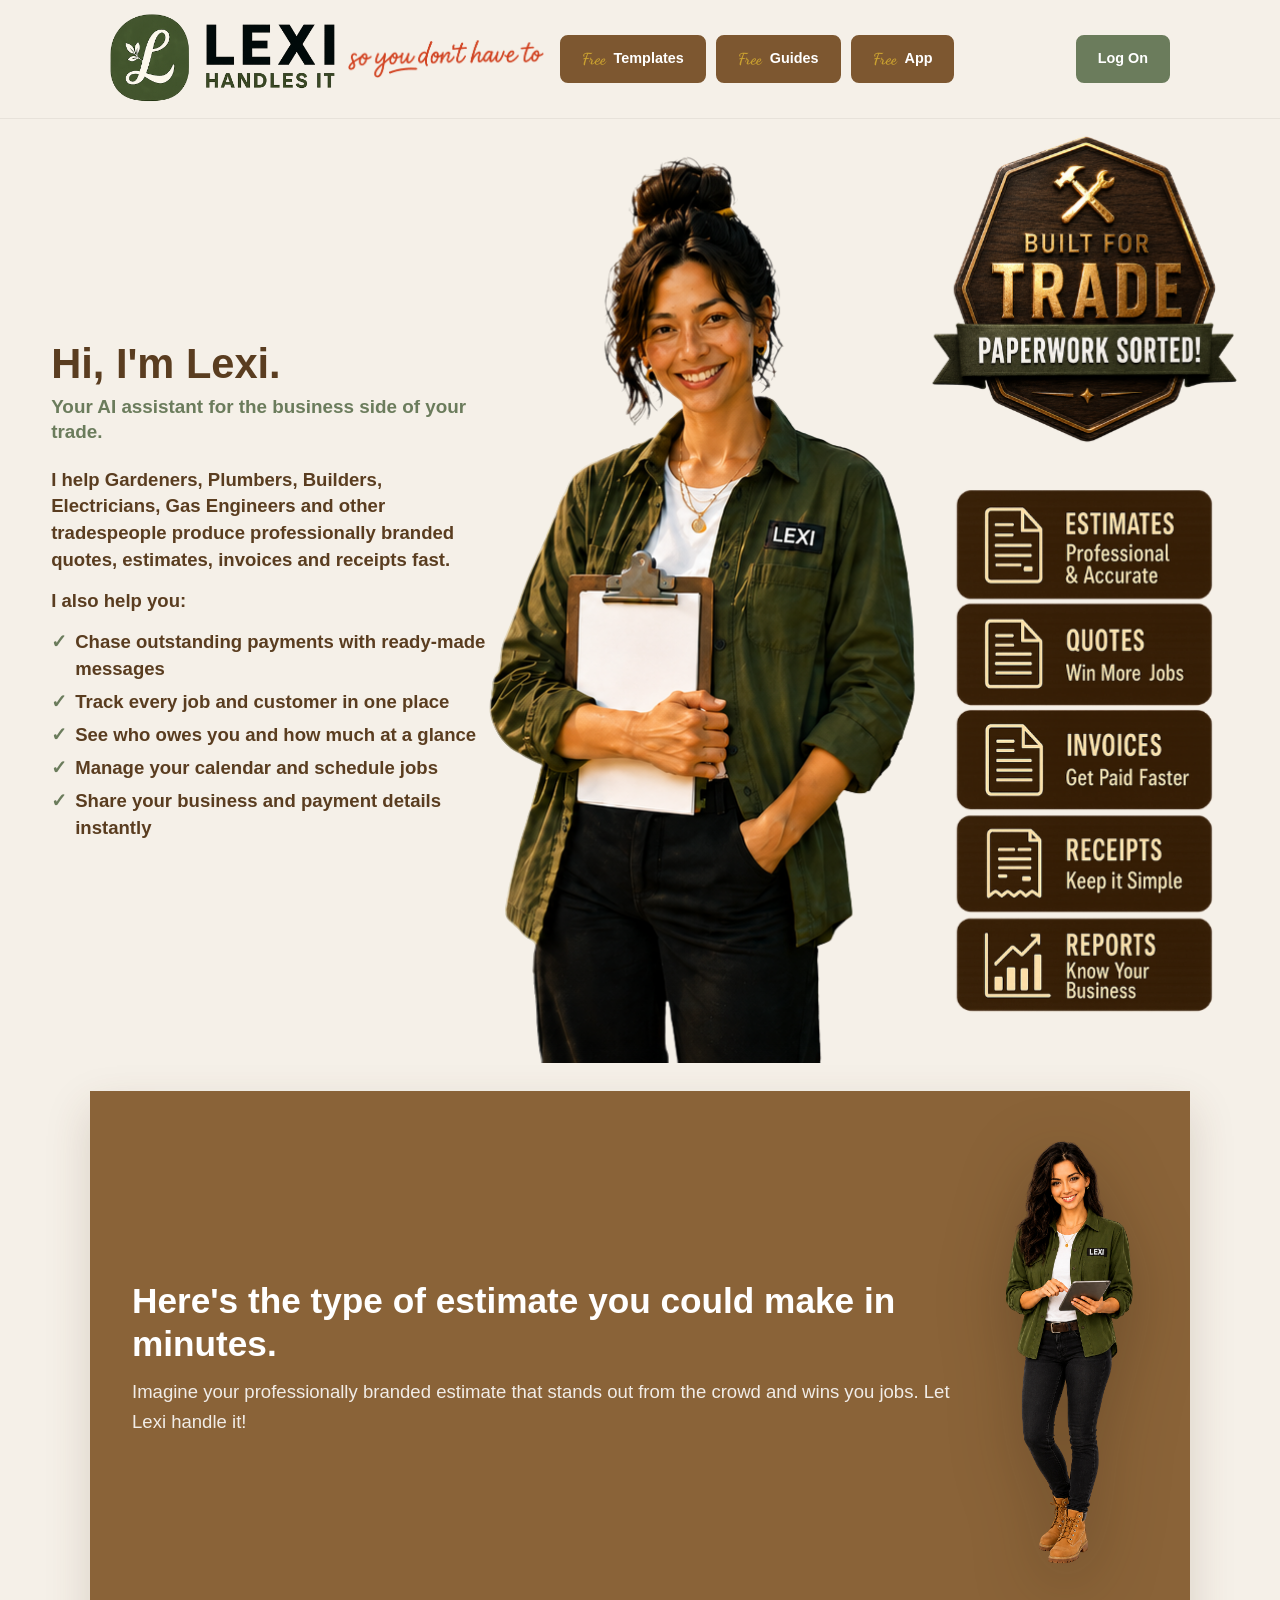
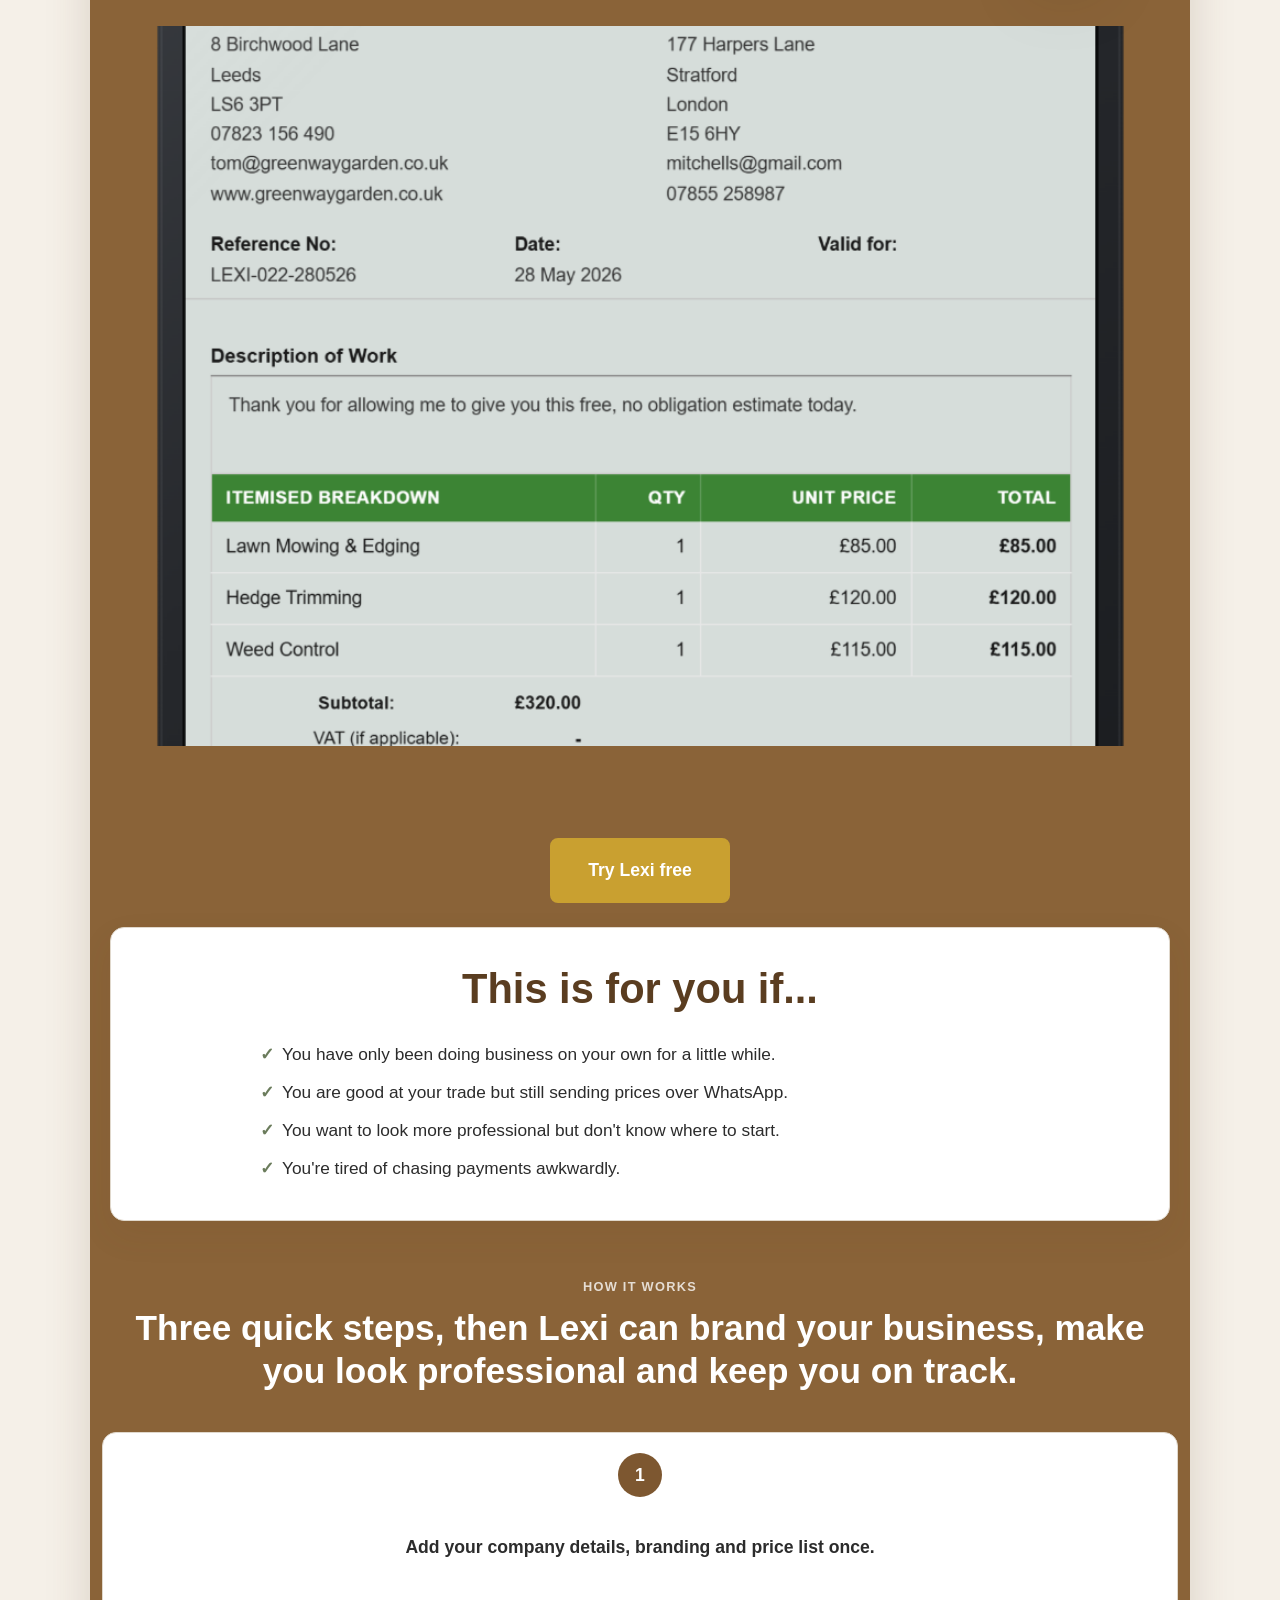
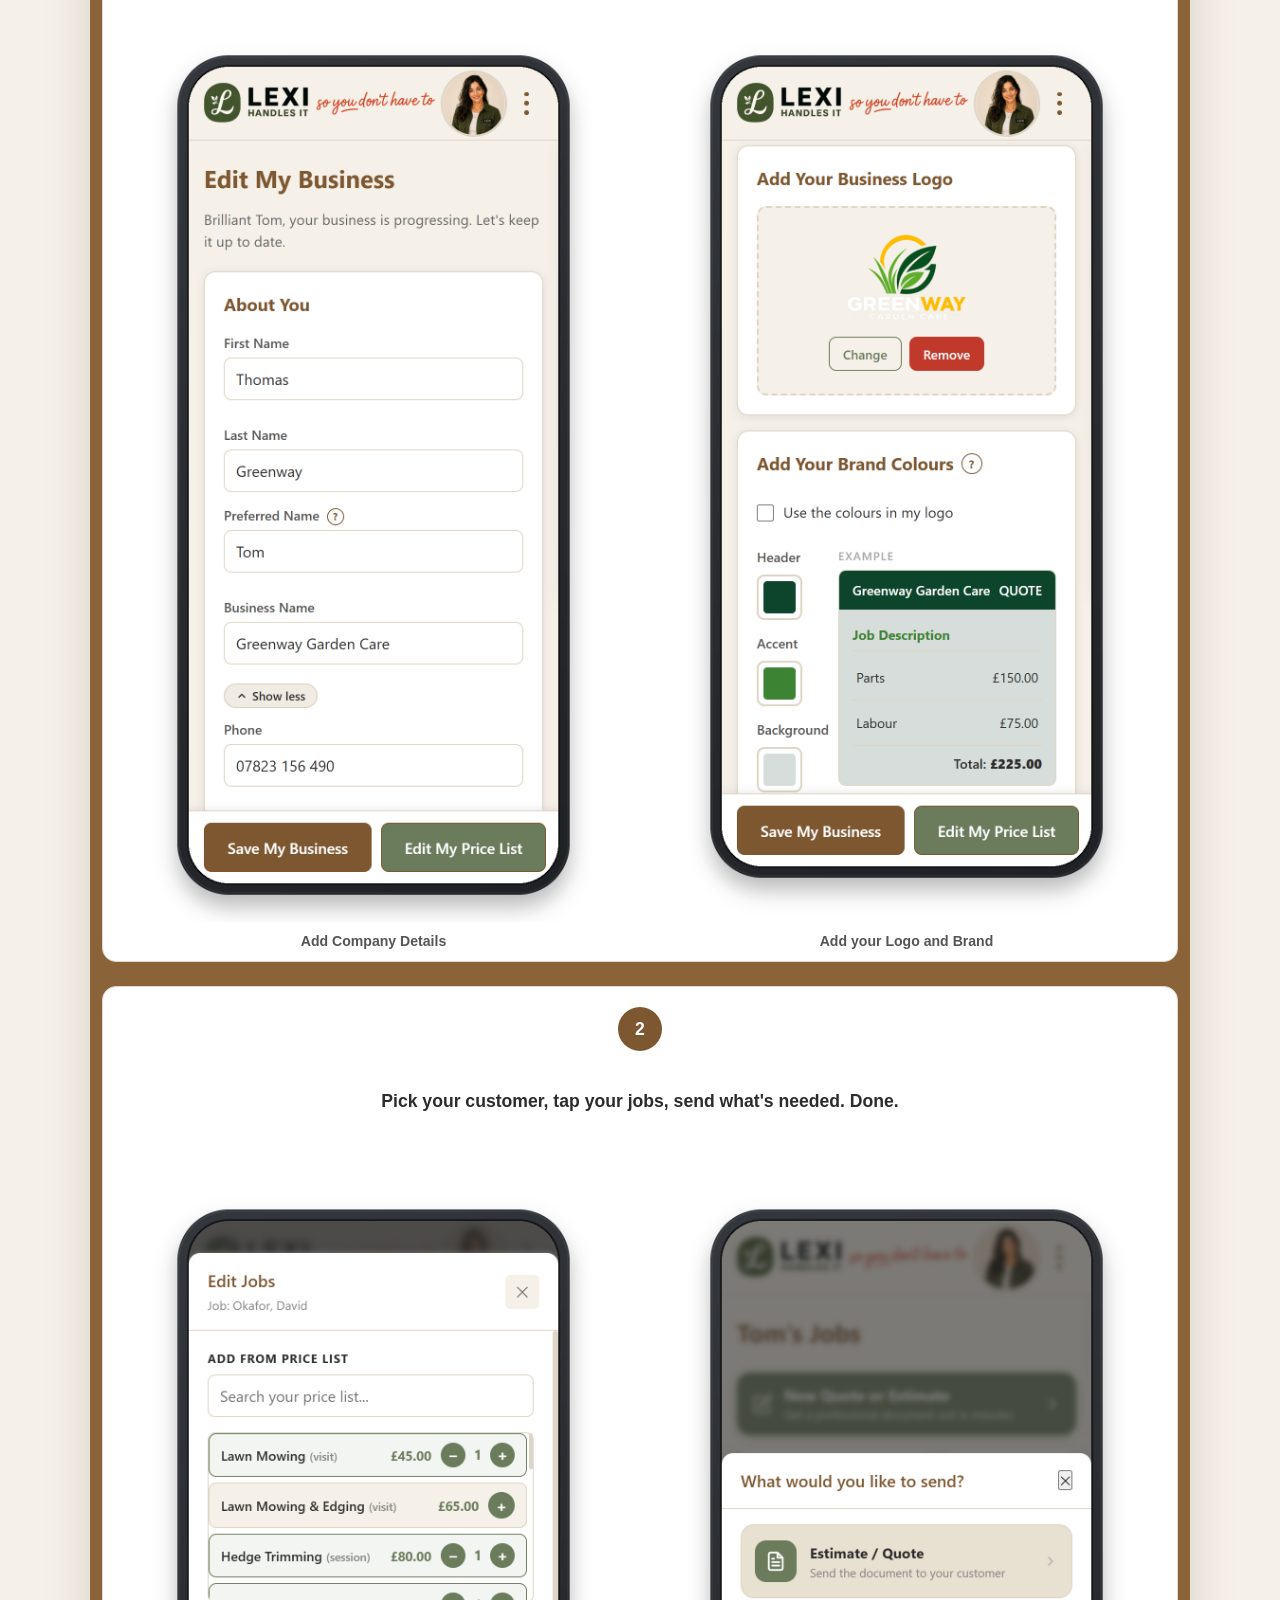
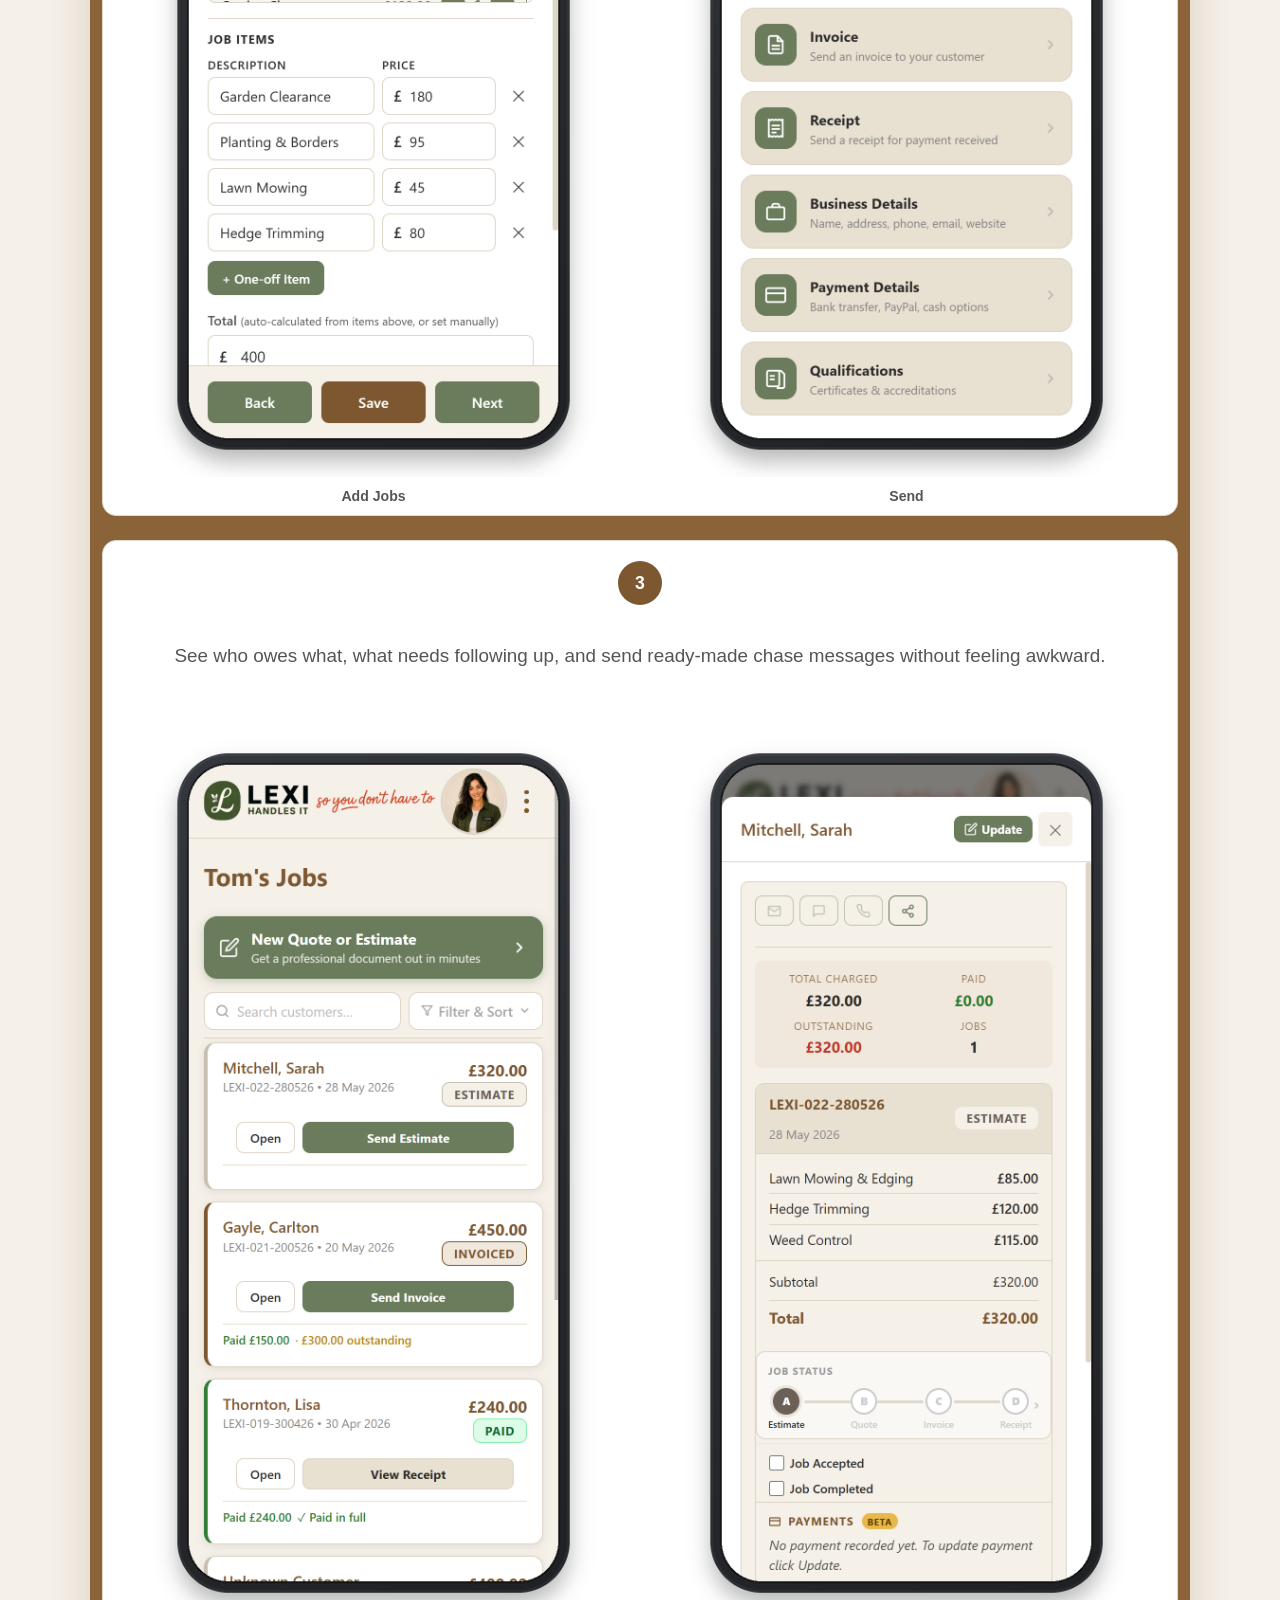
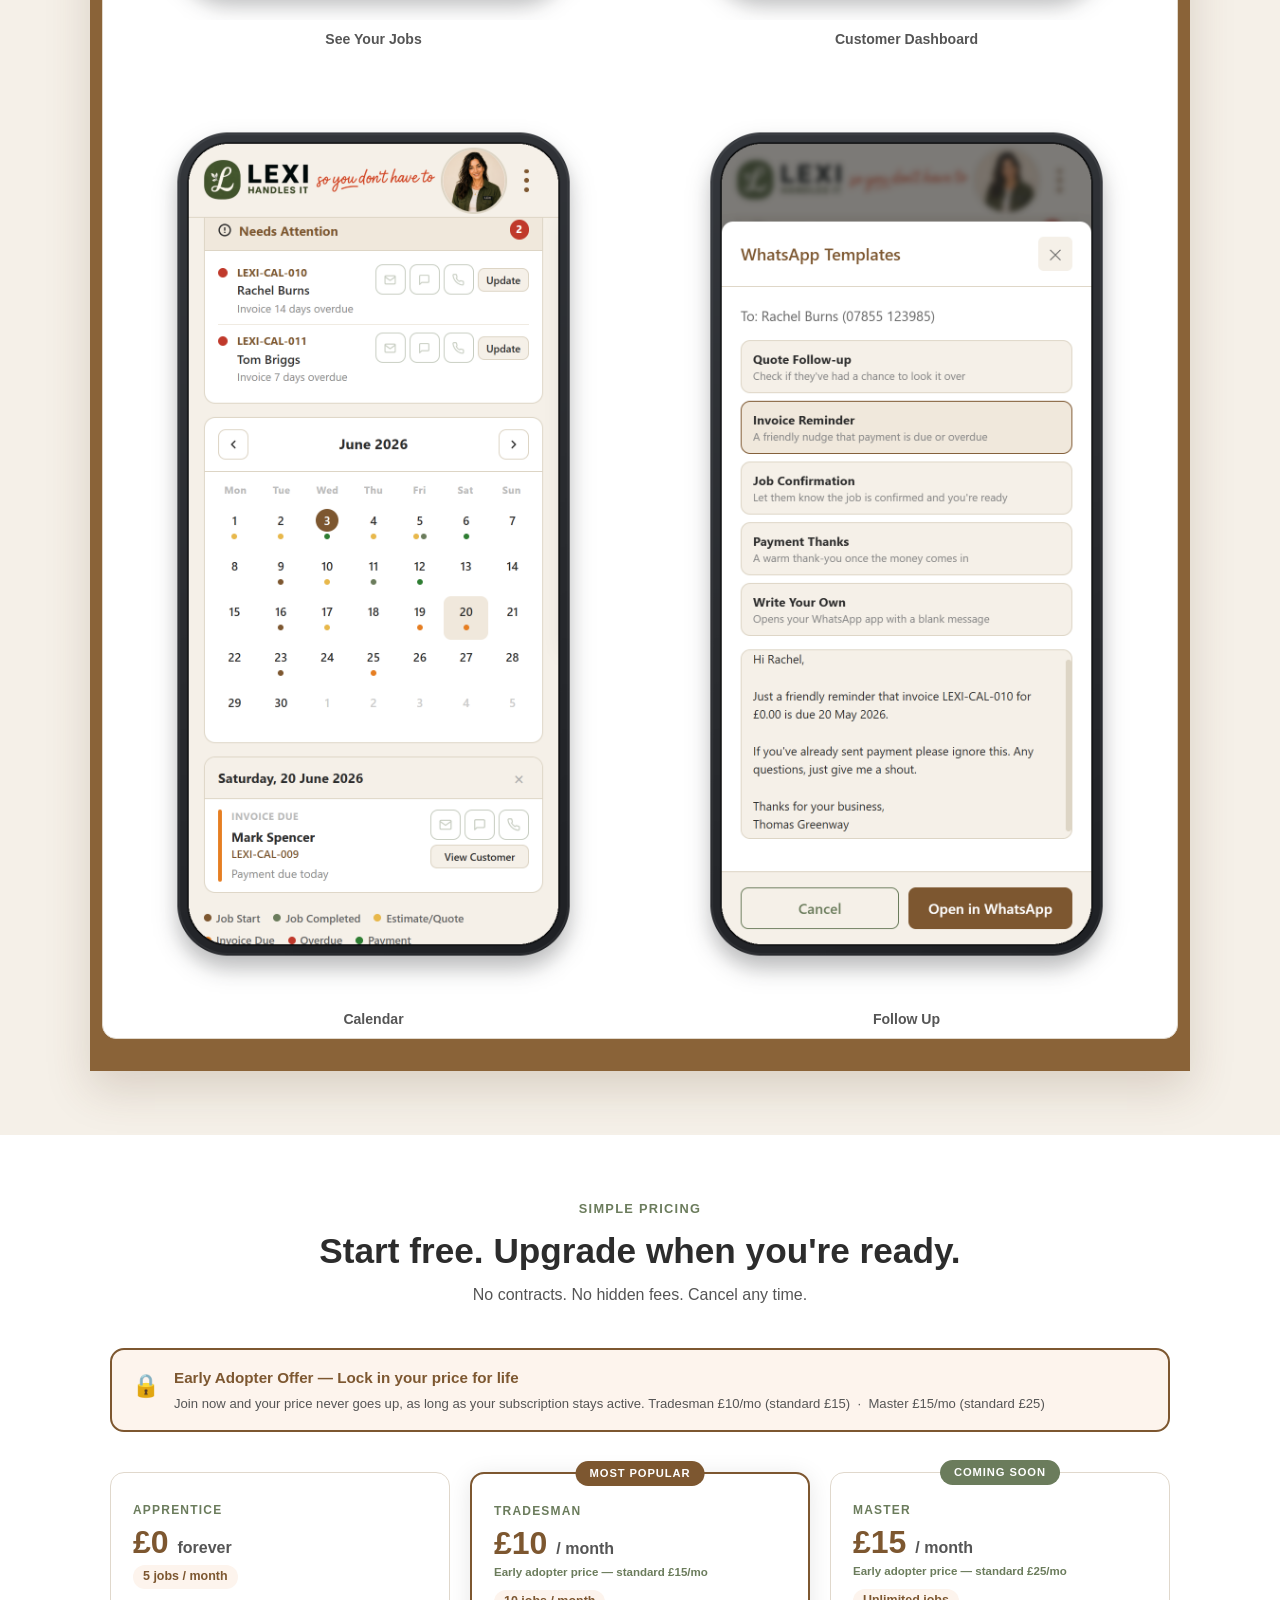
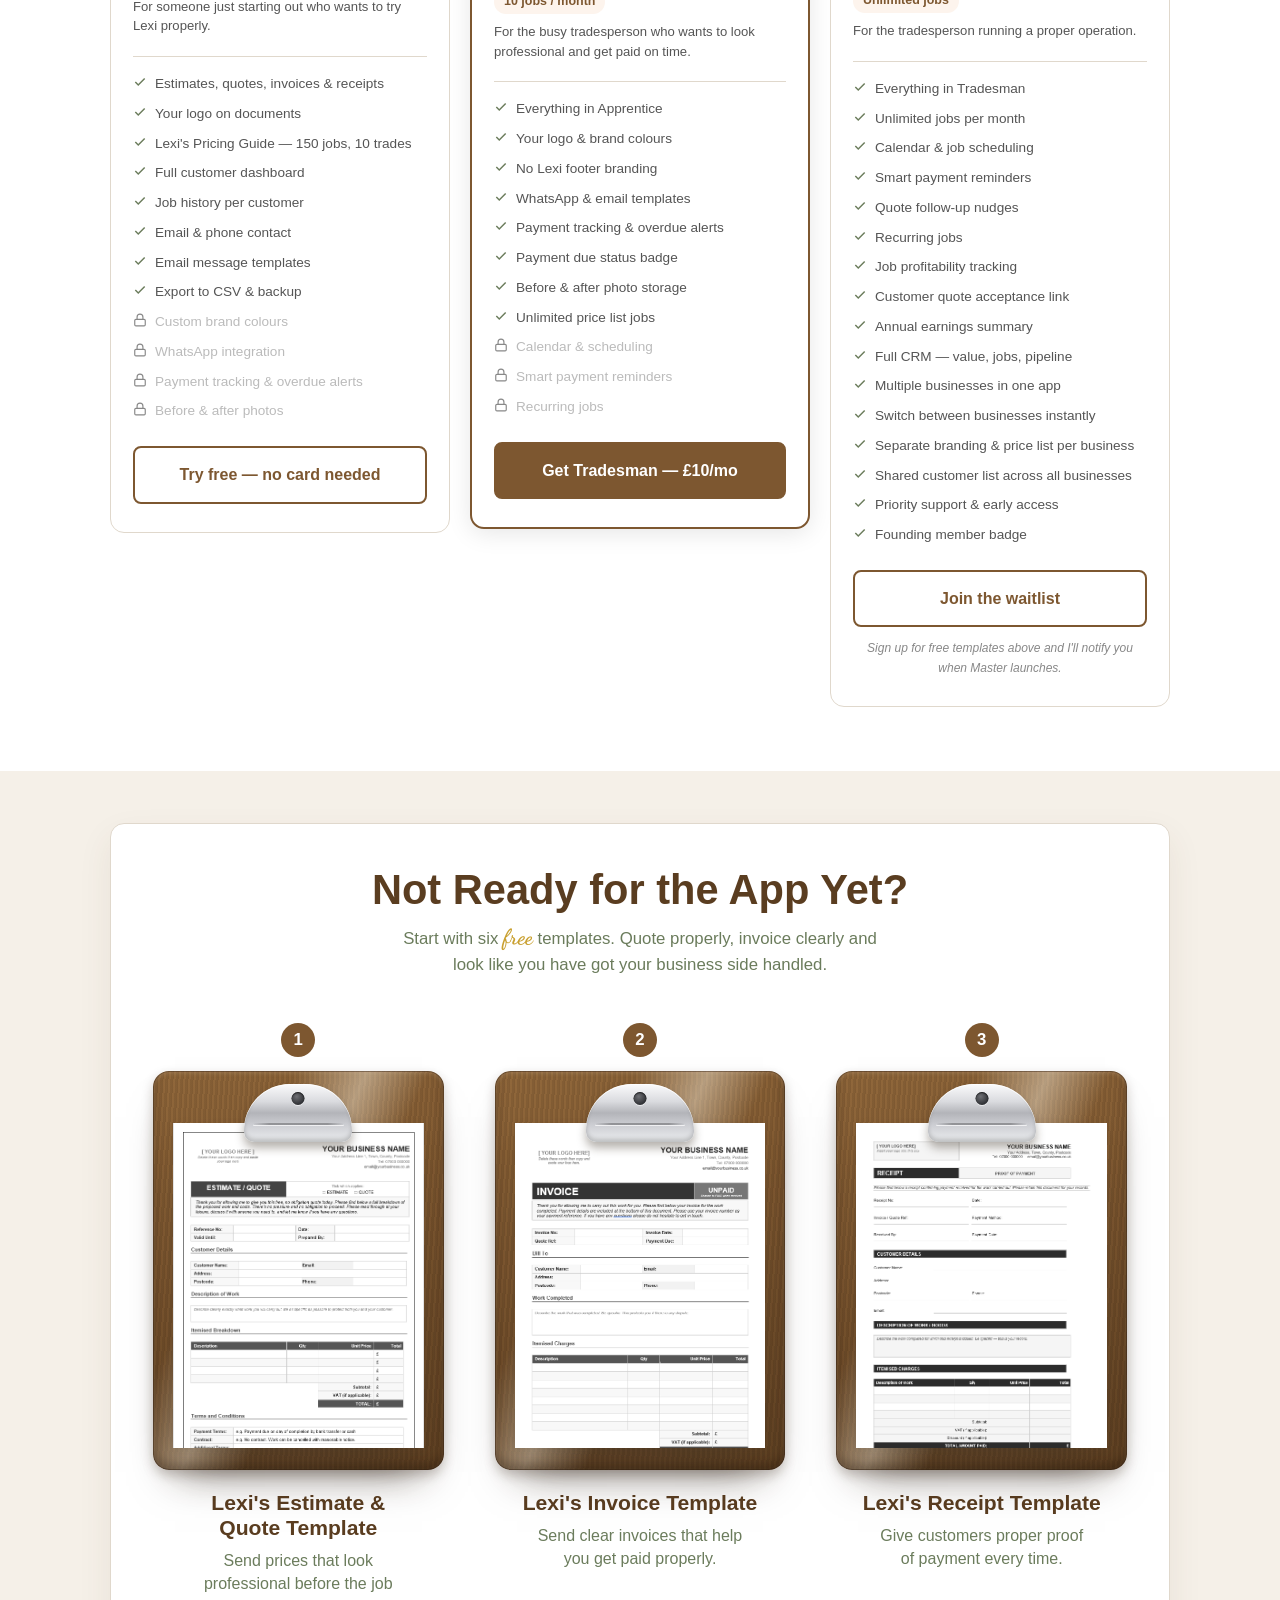
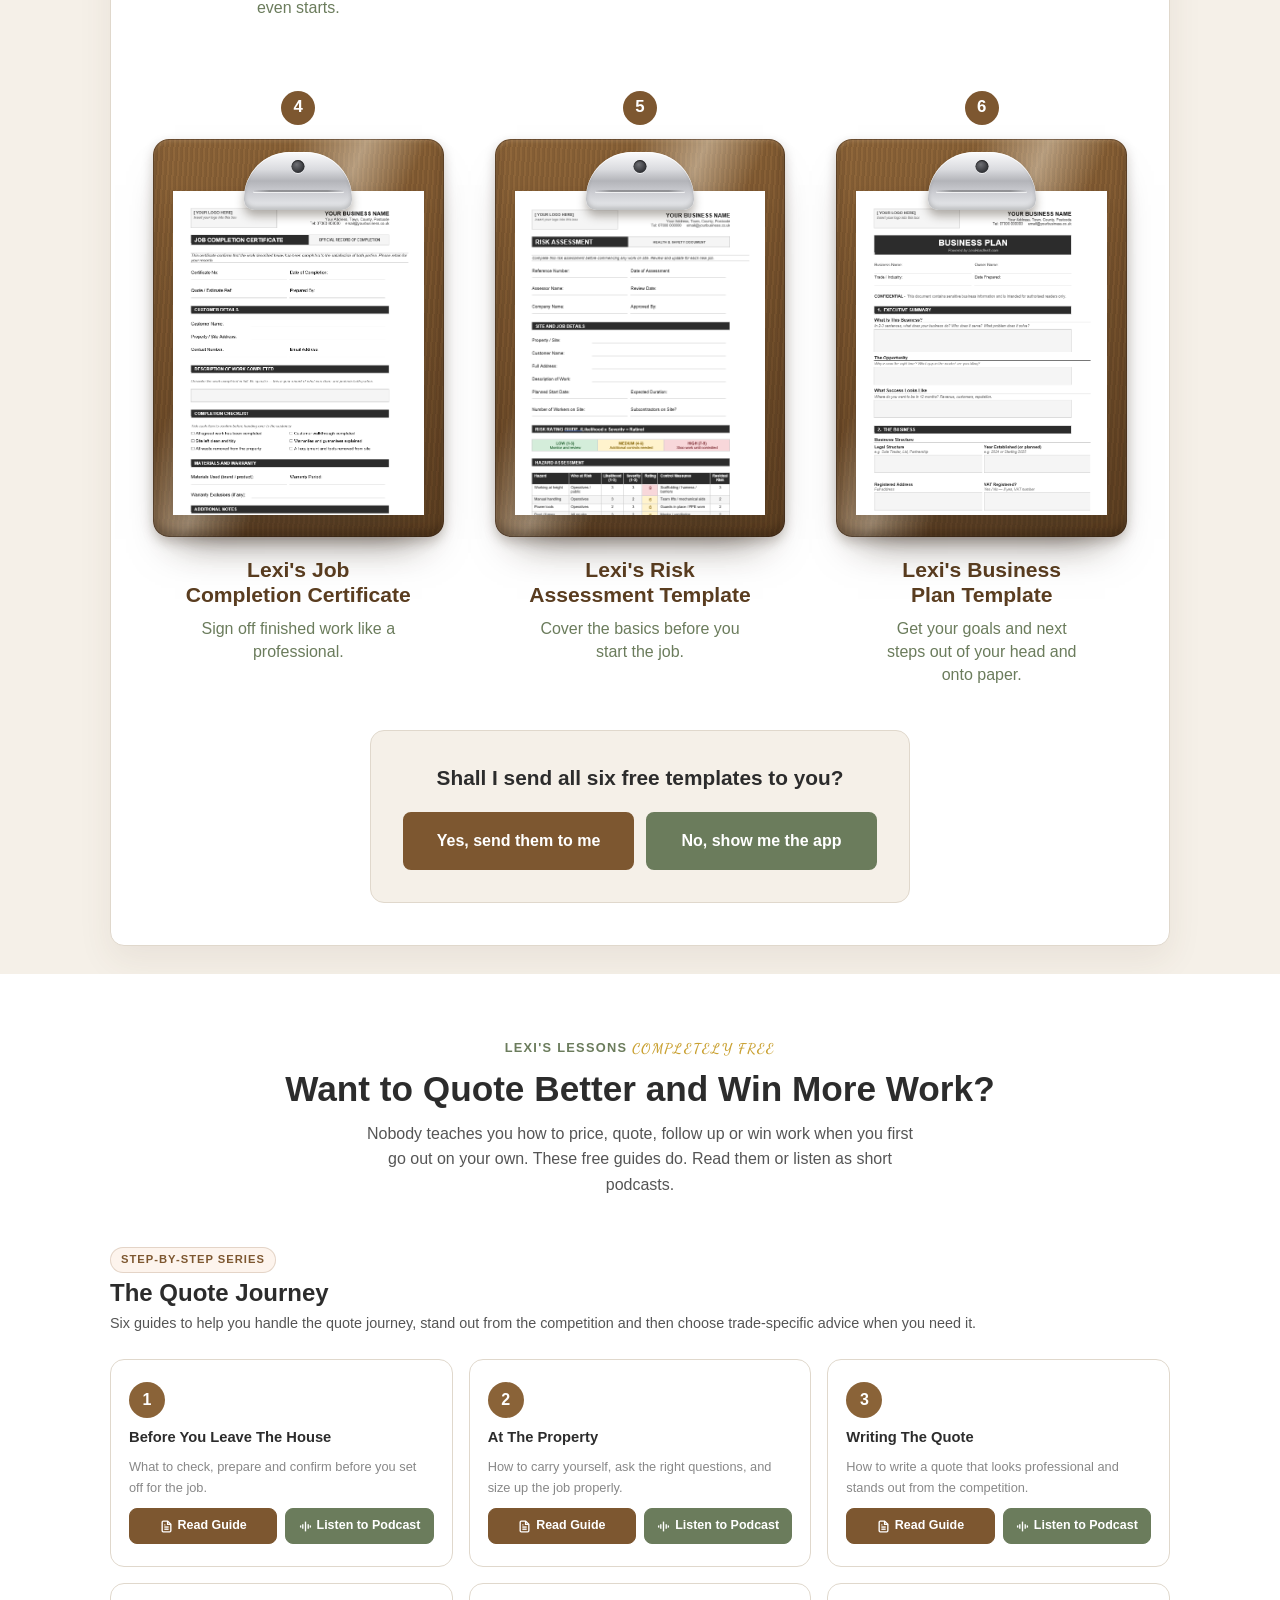
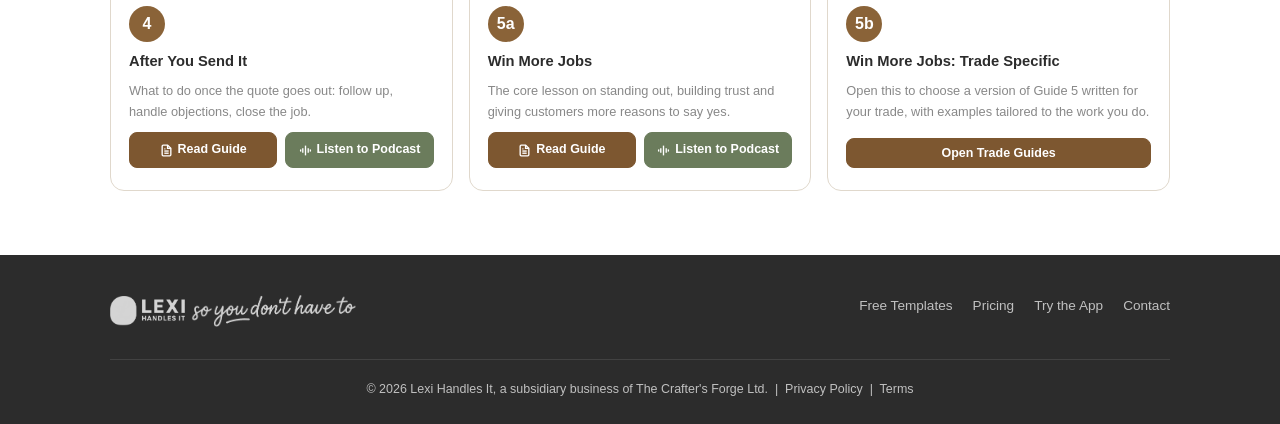
==== index.html @ 5d751281 "Add files via upload" ====
<!DOCTYPE html>
<html lang="en">
<head>
  <meta charset="UTF-8">
  <meta name="viewport" content="width=device-width, initial-scale=1.0">
  <title>Lexi Handles It &mdash; Paperwork Help for New UK Sole Traders</title>
  <meta name="description" content="Free templates, guides and an app for UK sole traders who are ready to stop winging quotes, invoices and payment chasing.">
  <link rel="preconnect" href="https://fonts.googleapis.com">
  <link rel="preconnect" href="https://fonts.gstatic.com" crossorigin>
  <link href="https://fonts.googleapis.com/css2?family=Dancing+Script:wght@600;700&family=Cormorant+Garamond:ital,wght@0,300;0,400;0,500;0,600;0,700;1,400&family=Mulish:wght@300;400;500;600&display=swap" rel="stylesheet">
  <link rel="stylesheet" href="style.css?v=20260604-step3-copy">
</head>
<body>

  <!-- ===== NAV ===== -->
  <nav class="site-nav">
    <div class="container">
      <div class="nav-inner">
        <a href="#" class="nav-logo">
          <img src="1 Lexi Handles It Transparent.png" alt="Lexi Handles It" class="nav-logo-img" onerror="this.style.display='none'">
          <img src="2 So you dont have to transparent.png" alt="So you don't have to" class="nav-strap-img" onerror="this.style.display='none'">
        </a>
        <div class="nav-actions">
          <a href="#free-templates" class="btn btn-walnut nav-btn"><span class="script-gold-sm">Free</span> Templates</a>
          <a href="#free-guides" class="btn btn-walnut nav-btn"><span class="script-gold-sm">Free</span> Guides</a>
          <a href="#pricing" class="btn btn-walnut nav-btn"><span class="script-gold-sm">Free</span> App</a>
          <a href="YOUR_APP_URL" class="btn btn-sage nav-btn nav-btn-logon" target="_blank">Log On</a>
        </div>
      </div>
    </div>
  </nav>

  <!-- ===== HERO ===== -->
  <section class="hero">
    <div class="hero-img-full">
      <img src="Opening Image.png" alt="You know your trade. Lexi's your upgrade." class="hero-full-img">
      <div class="hero-text-overlay">
        <h1>Hi, I'm Lexi.</h1>
        <p class="hero-ai-line">Your AI assistant for the business side of your trade.</p>
        <p class="hero-lede">I help Gardeners, Plumbers, Builders, Electricians, Gas Engineers and other tradespeople produce professionally branded quotes, estimates, invoices and receipts fast.</p>
        <p class="hero-lede">I also help you:</p>
        <ul class="hero-list">
          <li>Chase outstanding payments with ready-made messages</li>
          <li>Track every job and customer in one place</li>
          <li>See who owes you and how much at a glance</li>
          <li>Manage your calendar and schedule jobs</li>
          <li>Share your business and payment details instantly</li>
        </ul>

      </div>
    </div>
  </section>
  <!-- ===== LEXI APP JOURNEY ===== -->
  <section class="app-journey-section" id="lexi-app">
    <div class="container">
      <div class="app-journey-panel">
        <div class="app-bridge-content">
          <div class="app-bridge-copy">
            <h2>Here's the type of estimate you could make in minutes.</h2>
            <p>Imagine your professionally branded estimate that stands out from the crowd and wins you jobs. Let Lexi handle it!</p>
          </div>
          <div class="app-bridge-portrait">
            <img src="Lexi on Tablet.png" alt="Lexi" />
          </div>
        </div>

        <div class="hero-tablet-wrap">
          <div class="hero-tablet-stage">
            <img src="hero-finished-estimate.png.png" class="hero-tablet-img" alt="Lexi Handles It — branded estimate on tablet" />
          </div>
        </div>
        <div class="app-showcase-cta" style="padding:24px 20px">
          <a href="YOUR_APP_URL" class="btn btn-outline btn-lg" target="_blank">Try Lexi free</a>
        </div>

        <!-- THIS IS FOR YOU IF -->
        <div style="padding:0 20px 32px">
          <div class="fit-strip-inner choice-panel" style="background:#fff">
            <h2 class="choice-title">This is for you if...</h2>
            <ul class="fit-list">
              <li>You have only been doing business on your own for a little while.</li>
              <li>You are good at your trade but still sending prices over WhatsApp.</li>
              <li>You want to look more professional but don't know where to start.</li>
              <li>You're tired of chasing payments awkwardly.</li>
            </ul>
          </div>
        </div>

        <div class="app-how-block" id="how-it-works">
          <p class="section-eyebrow">How it works</p>
          <h2 class="section-title">Three quick steps, then Lexi can brand your business, make you look professional and keep you on track.</h2>
          <div class="steps-row">
            <div class="step-card">
              <div class="step-num">1</div>
              <h3>Set up your business and build your price list</h3>
              <p class="step-desc-lg">Add your company details, branding and price list once.</p>
              <div class="step-mockup-pair" aria-hidden="true">
                <div class="step-mockup-col">
                  <img src="setup-01-about-you.png.png" alt="Business setup">
                  <p class="step-img-label">Add Company Details</p>
                </div>
                <div class="step-mockup-col">
                  <img src="setup-02-about-you-expanded.png.png" alt="Price list">
                  <p class="step-img-label">Add your Logo and Brand</p>
                </div>
              </div>
            </div>
            <div class="step-card">
              <div class="step-num">2</div>
              <h3>Create and Send</h3>
              <p class="step-desc-lg">Pick your customer, tap your jobs, send what's needed. Done.</p>
              <div class="step-mockup-pair" aria-hidden="true">
                <div class="step-mockup-col">
                  <img src="create-send-01-builder.png.png" alt="Create a quote">
                  <p class="step-img-label">Add Jobs</p>
                </div>
                <div class="step-mockup-col">
                  <img src="create-send-02-preview-share.png.png" alt="Send to customer">
                  <p class="step-img-label">Send</p>
                </div>
              </div>
            </div>
            <div class="step-card">
              <div class="step-num">3</div>
              <h3>Track jobs and chase payments</h3>
              <p class="step-chase-copy">See who owes what, what needs following up, and send ready-made chase messages without feeling awkward.</p>
              <div class="step-mockup-pair" aria-hidden="true">
                <div class="step-mockup-col">
                  <img src="track-01-jobs-list.png.png" alt="See Your Jobs">
                  <p class="step-img-label">See Your Jobs</p>
                </div>
                <div class="step-mockup-col">
                  <img src="track-02-job-detail.png.png" alt="Customer Dashboard">
                  <p class="step-img-label">Customer Dashboard</p>
                </div>
              </div>
              <div class="step-mockup-pair" aria-hidden="true">
                <div class="step-mockup-col">
                  <img src="calendar-01-view.png.png" alt="Calendar">
                  <p class="step-img-label">Calendar</p>
                </div>
                <div class="step-mockup-col">
                  <img src="whatsapp-01-templates.png.png" alt="Follow Up">
                  <p class="step-img-label">Follow Up</p>
                </div>
              </div>
            </div>
          </div>
        </div>
      </div>
    </div>
  </section>
  <!-- ===== PRICING ===== -->
  <section class="pricing-section" id="pricing">
    <div class="container">
      <p class="section-eyebrow">Simple Pricing</p>
      <h2 class="section-title">Start free. Upgrade when you're ready.</h2>
      <p class="section-sub">No contracts. No hidden fees. Cancel any time.</p>

      <!-- Early adopter banner -->
      <div class="early-adopter-banner">
        <div class="ea-icon">🔒</div>
        <div class="ea-text">
          <strong>Early Adopter Offer — Lock in your price for life</strong>
          <span>Join now and your price never goes up, as long as your subscription stays active. Tradesman £10/mo (standard £15) &nbsp;·&nbsp; Master £15/mo (standard £25)</span>
        </div>
      </div>

      <div class="pricing-grid">

        <!-- APPRENTICE -->
        <div class="price-card">
          <p class="price-tier">Apprentice</p>
          <div class="price-amount">£0 <span>forever</span></div>
          <p class="price-limit">5 jobs / month</p>
          <p class="price-desc">For someone just starting out who wants to try Lexi properly.</p>
          <hr class="price-divider">
          <ul class="price-features">
            <li><svg class="tick" width="14" height="14" viewBox="0 0 24 24" fill="none" stroke="currentColor" stroke-width="2.5"><polyline points="20 6 9 17 4 12"/></svg> Estimates, quotes, invoices &amp; receipts</li>
            <li><svg class="tick" width="14" height="14" viewBox="0 0 24 24" fill="none" stroke="currentColor" stroke-width="2.5"><polyline points="20 6 9 17 4 12"/></svg> Your logo on documents</li>
            <li><svg class="tick" width="14" height="14" viewBox="0 0 24 24" fill="none" stroke="currentColor" stroke-width="2.5"><polyline points="20 6 9 17 4 12"/></svg> Lexi's Pricing Guide — 150 jobs, 10 trades</li>
            <li><svg class="tick" width="14" height="14" viewBox="0 0 24 24" fill="none" stroke="currentColor" stroke-width="2.5"><polyline points="20 6 9 17 4 12"/></svg> Full customer dashboard</li>
            <li><svg class="tick" width="14" height="14" viewBox="0 0 24 24" fill="none" stroke="currentColor" stroke-width="2.5"><polyline points="20 6 9 17 4 12"/></svg> Job history per customer</li>
            <li><svg class="tick" width="14" height="14" viewBox="0 0 24 24" fill="none" stroke="currentColor" stroke-width="2.5"><polyline points="20 6 9 17 4 12"/></svg> Email &amp; phone contact</li>
            <li><svg class="tick" width="14" height="14" viewBox="0 0 24 24" fill="none" stroke="currentColor" stroke-width="2.5"><polyline points="20 6 9 17 4 12"/></svg> Email message templates</li>
            <li><svg class="tick" width="14" height="14" viewBox="0 0 24 24" fill="none" stroke="currentColor" stroke-width="2.5"><polyline points="20 6 9 17 4 12"/></svg> Export to CSV &amp; backup</li>
            <li class="locked"><svg class="lock" width="14" height="14" viewBox="0 0 24 24" fill="none" stroke="currentColor" stroke-width="2"><rect x="3" y="11" width="18" height="11" rx="2"/><path d="M7 11V7a5 5 0 0 1 10 0v4"/></svg> Custom brand colours</li>
            <li class="locked"><svg class="lock" width="14" height="14" viewBox="0 0 24 24" fill="none" stroke="currentColor" stroke-width="2"><rect x="3" y="11" width="18" height="11" rx="2"/><path d="M7 11V7a5 5 0 0 1 10 0v4"/></svg> WhatsApp integration</li>
            <li class="locked"><svg class="lock" width="14" height="14" viewBox="0 0 24 24" fill="none" stroke="currentColor" stroke-width="2"><rect x="3" y="11" width="18" height="11" rx="2"/><path d="M7 11V7a5 5 0 0 1 10 0v4"/></svg> Payment tracking &amp; overdue alerts</li>
            <li class="locked"><svg class="lock" width="14" height="14" viewBox="0 0 24 24" fill="none" stroke="currentColor" stroke-width="2"><rect x="3" y="11" width="18" height="11" rx="2"/><path d="M7 11V7a5 5 0 0 1 10 0v4"/></svg> Before &amp; after photos</li>
          </ul>
          <a href="YOUR_APP_URL" class="btn btn-outline btn-full" target="_blank">Try free — no card needed</a>
        </div>

        <!-- TRADESMAN -->
        <div class="price-card featured">
          <div class="price-badge">Most Popular</div>
          <p class="price-tier">Tradesman</p>
          <div class="price-amount">£10 <span>/ month</span></div>
          <div class="price-was">Early adopter price — standard £15/mo</div>
          <p class="price-limit">10 jobs / month</p>
          <p class="price-desc">For the busy tradesperson who wants to look professional and get paid on time.</p>
          <hr class="price-divider">
          <ul class="price-features">
            <li><svg class="tick" width="14" height="14" viewBox="0 0 24 24" fill="none" stroke="currentColor" stroke-width="2.5"><polyline points="20 6 9 17 4 12"/></svg> Everything in Apprentice</li>
            <li><svg class="tick" width="14" height="14" viewBox="0 0 24 24" fill="none" stroke="currentColor" stroke-width="2.5"><polyline points="20 6 9 17 4 12"/></svg> Your logo &amp; brand colours</li>
            <li><svg class="tick" width="14" height="14" viewBox="0 0 24 24" fill="none" stroke="currentColor" stroke-width="2.5"><polyline points="20 6 9 17 4 12"/></svg> No Lexi footer branding</li>
            <li><svg class="tick" width="14" height="14" viewBox="0 0 24 24" fill="none" stroke="currentColor" stroke-width="2.5"><polyline points="20 6 9 17 4 12"/></svg> WhatsApp &amp; email templates</li>
            <li><svg class="tick" width="14" height="14" viewBox="0 0 24 24" fill="none" stroke="currentColor" stroke-width="2.5"><polyline points="20 6 9 17 4 12"/></svg> Payment tracking &amp; overdue alerts</li>
            <li><svg class="tick" width="14" height="14" viewBox="0 0 24 24" fill="none" stroke="currentColor" stroke-width="2.5"><polyline points="20 6 9 17 4 12"/></svg> Payment due status badge</li>
            <li><svg class="tick" width="14" height="14" viewBox="0 0 24 24" fill="none" stroke="currentColor" stroke-width="2.5"><polyline points="20 6 9 17 4 12"/></svg> Before &amp; after photo storage</li>
            <li><svg class="tick" width="14" height="14" viewBox="0 0 24 24" fill="none" stroke="currentColor" stroke-width="2.5"><polyline points="20 6 9 17 4 12"/></svg> Unlimited price list jobs</li>
            <li class="locked"><svg class="lock" width="14" height="14" viewBox="0 0 24 24" fill="none" stroke="currentColor" stroke-width="2"><rect x="3" y="11" width="18" height="11" rx="2"/><path d="M7 11V7a5 5 0 0 1 10 0v4"/></svg> Calendar &amp; scheduling</li>
            <li class="locked"><svg class="lock" width="14" height="14" viewBox="0 0 24 24" fill="none" stroke="currentColor" stroke-width="2"><rect x="3" y="11" width="18" height="11" rx="2"/><path d="M7 11V7a5 5 0 0 1 10 0v4"/></svg> Smart payment reminders</li>
            <li class="locked"><svg class="lock" width="14" height="14" viewBox="0 0 24 24" fill="none" stroke="currentColor" stroke-width="2"><rect x="3" y="11" width="18" height="11" rx="2"/><path d="M7 11V7a5 5 0 0 1 10 0v4"/></svg> Recurring jobs</li>
          </ul>
          <a href="YOUR_STRIPE_TRADESMAN_LINK" class="btn btn-walnut btn-full">Get Tradesman — £10/mo</a>
        </div>

        <!-- MASTER -->
        <div class="price-card">
          <div class="price-badge" style="background:var(--sage)">Coming Soon</div>
          <p class="price-tier">Master</p>
          <div class="price-amount">£15 <span>/ month</span></div>
          <div class="price-was">Early adopter price — standard £25/mo</div>
          <p class="price-limit">Unlimited jobs</p>
          <p class="price-desc">For the tradesperson running a proper operation.</p>
          <hr class="price-divider">
          <ul class="price-features">
            <li><svg class="tick" width="14" height="14" viewBox="0 0 24 24" fill="none" stroke="currentColor" stroke-width="2.5"><polyline points="20 6 9 17 4 12"/></svg> Everything in Tradesman</li>
            <li><svg class="tick" width="14" height="14" viewBox="0 0 24 24" fill="none" stroke="currentColor" stroke-width="2.5"><polyline points="20 6 9 17 4 12"/></svg> Unlimited jobs per month</li>
            <li><svg class="tick" width="14" height="14" viewBox="0 0 24 24" fill="none" stroke="currentColor" stroke-width="2.5"><polyline points="20 6 9 17 4 12"/></svg> Calendar &amp; job scheduling</li>
            <li><svg class="tick" width="14" height="14" viewBox="0 0 24 24" fill="none" stroke="currentColor" stroke-width="2.5"><polyline points="20 6 9 17 4 12"/></svg> Smart payment reminders</li>
            <li><svg class="tick" width="14" height="14" viewBox="0 0 24 24" fill="none" stroke="currentColor" stroke-width="2.5"><polyline points="20 6 9 17 4 12"/></svg> Quote follow-up nudges</li>
            <li><svg class="tick" width="14" height="14" viewBox="0 0 24 24" fill="none" stroke="currentColor" stroke-width="2.5"><polyline points="20 6 9 17 4 12"/></svg> Recurring jobs</li>
            <li><svg class="tick" width="14" height="14" viewBox="0 0 24 24" fill="none" stroke="currentColor" stroke-width="2.5"><polyline points="20 6 9 17 4 12"/></svg> Job profitability tracking</li>
            <li><svg class="tick" width="14" height="14" viewBox="0 0 24 24" fill="none" stroke="currentColor" stroke-width="2.5"><polyline points="20 6 9 17 4 12"/></svg> Customer quote acceptance link</li>
            <li><svg class="tick" width="14" height="14" viewBox="0 0 24 24" fill="none" stroke="currentColor" stroke-width="2.5"><polyline points="20 6 9 17 4 12"/></svg> Annual earnings summary</li>
            <li><svg class="tick" width="14" height="14" viewBox="0 0 24 24" fill="none" stroke="currentColor" stroke-width="2.5"><polyline points="20 6 9 17 4 12"/></svg> Full CRM — value, jobs, pipeline</li>
            <li><svg class="tick" width="14" height="14" viewBox="0 0 24 24" fill="none" stroke="currentColor" stroke-width="2.5"><polyline points="20 6 9 17 4 12"/></svg> Multiple businesses in one app</li>
            <li><svg class="tick" width="14" height="14" viewBox="0 0 24 24" fill="none" stroke="currentColor" stroke-width="2.5"><polyline points="20 6 9 17 4 12"/></svg> Switch between businesses instantly</li>
            <li><svg class="tick" width="14" height="14" viewBox="0 0 24 24" fill="none" stroke="currentColor" stroke-width="2.5"><polyline points="20 6 9 17 4 12"/></svg> Separate branding &amp; price list per business</li>
            <li><svg class="tick" width="14" height="14" viewBox="0 0 24 24" fill="none" stroke="currentColor" stroke-width="2.5"><polyline points="20 6 9 17 4 12"/></svg> Shared customer list across all businesses</li>
            <li><svg class="tick" width="14" height="14" viewBox="0 0 24 24" fill="none" stroke="currentColor" stroke-width="2.5"><polyline points="20 6 9 17 4 12"/></svg> Priority support &amp; early access</li>
            <li><svg class="tick" width="14" height="14" viewBox="0 0 24 24" fill="none" stroke="currentColor" stroke-width="2.5"><polyline points="20 6 9 17 4 12"/></svg> Founding member badge</li>
          </ul>
          <a href="#free-templates" class="btn btn-outline btn-full">Join the waitlist</a>
          <p class="price-coming">Sign up for free templates above and I'll notify you when Master launches.</p>
        </div>

      </div>
    </div>
  </section>


  <!-- ===== FREE TEMPLATES ===== -->
  <section class="templates-section" id="free-templates">
    <div class="container">
      <div class="templates-panel">
        <p class="section-heading-label">Not Ready for the App Yet?</p>
        <h2 class="section-title">Start with six <span class="script-gold">free</span> templates. Quote properly, invoice clearly and look like you have got your business side handled.</h2>
        <div class="fb-grid">
          <a href="Lexi's Estimate &amp; Quote Template (Excel).xlsx" download class="fb-card">
            <div class="fb-num">1</div>
            <div class="fb-frame"><div class="fb-clip"></div><div class="fb-doc"><img src="1 Lexi's Estimates or Quotes Template.png" alt="Lexi's Estimate &amp; Quote Template"></div></div>
            <h3 class="fb-title">Lexi's Estimate &amp; Quote Template</h3>
            <p class="fb-desc">Send prices that look professional before the job even starts.</p>
          </a>
          <a href="Lexi's Invoice Template (Excel).xlsx" download class="fb-card">
            <div class="fb-num">2</div>
            <div class="fb-frame"><div class="fb-clip"></div><div class="fb-doc"><img src="2 Lexi's Invoice Template.png" alt="Lexi's Invoice Template"></div></div>
            <h3 class="fb-title">Lexi's Invoice Template</h3>
            <p class="fb-desc">Send clear invoices that help you get paid properly.</p>
          </a>
          <a href="Lexi's Receipt Template.xlsx" download class="fb-card">
            <div class="fb-num">3</div>
            <div class="fb-frame"><div class="fb-clip"></div><div class="fb-doc"><img src="3 Lexi's Reciept Template.png" alt="Lexi's Receipt Template"></div></div>
            <h3 class="fb-title">Lexi's Receipt Template</h3>
            <p class="fb-desc">Give customers proper proof of payment every time.</p>
          </a>
          <a href="Lexi's Job Completion Certificate.docx" download class="fb-card">
            <div class="fb-num">4</div>
            <div class="fb-frame"><div class="fb-clip"></div><div class="fb-doc"><img src="4 Lexi's Job Completion Certificate.png" alt="Lexi's Job Completion Certificate"></div></div>
            <h3 class="fb-title">Lexi's Job Completion Certificate</h3>
            <p class="fb-desc">Sign off finished work like a professional.</p>
          </a>
          <a href="Lexi's Risk Assessment Template.xlsx" download class="fb-card">
            <div class="fb-num">5</div>
            <div class="fb-frame"><div class="fb-clip"></div><div class="fb-doc"><img src="5 Lexi's Risk Assessment Template.png" alt="Lexi's Risk Assessment Template"></div></div>
            <h3 class="fb-title">Lexi's Risk Assessment Template</h3>
            <p class="fb-desc">Cover the basics before you start the job.</p>
          </a>
          <a href="Lexi's Business Plan Template.docx" download class="fb-card">
            <div class="fb-num">6</div>
            <div class="fb-frame"><div class="fb-clip"></div><div class="fb-doc"><img src="6 Lexi's Business PLan Template.png" alt="Lexi's Business Plan Template"></div></div>
            <h3 class="fb-title">Lexi's Business Plan Template</h3>
            <p class="fb-desc">Get your goals and next steps out of your head and onto paper.</p>
          </a>
        </div>
        <div class="capture-box">
          <h3>Shall I send all six free templates to you?</h3>
          <div class="capture-actions"><a href="YOUR_MAILCHIMP_FORM_URL" class="btn btn-walnut" target="_blank">Yes, send them to me</a><a href="#pricing" class="btn btn-sage">No, show me the app</a></div>
        </div>
      </div>
    </div>
  </section>

  <!-- ===== FREE GUIDES ===== -->
  <section class="guides-section" id="free-guides">
    <div class="container">
      <p class="section-eyebrow">Lexi's Lessons <span class="script-gold-sm">Completely Free</span></p>
      <h2 class="section-title">Want to Quote Better and Win More Work?</h2>
      <p class="section-sub">Nobody teaches you how to price, quote, follow up or win work when you first go out on your own. These free guides do. Read them or listen as short podcasts.</p>

      <!-- The Quote Journey - Guides 1-6 -->
      <div class="guides-block">
        <div class="guides-block-header">
          <span class="guides-badge">Step-by-Step Series</span>
          <h3>The Quote Journey</h3>
          <p>Six guides to help you handle the quote journey, stand out from the competition and then choose trade-specific advice when you need it.</p>
        </div>
        <div class="journey-grid">

          <div class="journey-card">
            <div class="journey-num">1</div>
            <h4>Before You Leave The House</h4>
            <p>What to check, prepare and confirm before you set off for the job.</p>
            <div class="guide-actions"><a href="Lexi_Guide_1_Before_You_Leave_The_House.html" target="_blank" class="dl-btn dl-guide"><svg width="13" height="13" viewBox="0 0 24 24" fill="none" stroke="currentColor" stroke-width="2.5"><path d="M14 2H6a2 2 0 0 0-2 2v16a2 2 0 0 0 2 2h12a2 2 0 0 0 2-2V8z"/><polyline points="14 2 14 8 20 8"/><line x1="16" y1="13" x2="8" y2="13"/><line x1="16" y1="17" x2="8" y2="17"/><polyline points="10 9 9 9 8 9"/></svg> Read Guide</a><a href="YOUR_PODCAST_URL" target="_blank" class="dl-btn dl-podcast"><svg width="13" height="13" viewBox="0 0 24 24" fill="none" stroke="currentColor" stroke-width="2.5"><path d="M12 3v18"/><path d="M7 8v8"/><path d="M17 8v8"/><path d="M3 10v4"/><path d="M21 10v4"/></svg> Listen to Podcast</a></div>
          </div>

          <div class="journey-card">
            <div class="journey-num">2</div>
            <h4>At The Property</h4>
            <p>How to carry yourself, ask the right questions, and size up the job properly.</p>
            <div class="guide-actions"><a href="Lexi_Guide_2_At_The_Property.html" target="_blank" class="dl-btn dl-guide"><svg width="13" height="13" viewBox="0 0 24 24" fill="none" stroke="currentColor" stroke-width="2.5"><path d="M14 2H6a2 2 0 0 0-2 2v16a2 2 0 0 0 2 2h12a2 2 0 0 0 2-2V8z"/><polyline points="14 2 14 8 20 8"/><line x1="16" y1="13" x2="8" y2="13"/><line x1="16" y1="17" x2="8" y2="17"/><polyline points="10 9 9 9 8 9"/></svg> Read Guide</a><a href="YOUR_PODCAST_URL" target="_blank" class="dl-btn dl-podcast"><svg width="13" height="13" viewBox="0 0 24 24" fill="none" stroke="currentColor" stroke-width="2.5"><path d="M12 3v18"/><path d="M7 8v8"/><path d="M17 8v8"/><path d="M3 10v4"/><path d="M21 10v4"/></svg> Listen to Podcast</a></div>
          </div>

          <div class="journey-card">
            <div class="journey-num">3</div>
            <h4>Writing The Quote</h4>
            <p>How to write a quote that looks professional and stands out from the competition.</p>
            <div class="guide-actions"><a href="Lexi_Guide_3_Writing_The_Quote.html" target="_blank" class="dl-btn dl-guide"><svg width="13" height="13" viewBox="0 0 24 24" fill="none" stroke="currentColor" stroke-width="2.5"><path d="M14 2H6a2 2 0 0 0-2 2v16a2 2 0 0 0 2 2h12a2 2 0 0 0 2-2V8z"/><polyline points="14 2 14 8 20 8"/><line x1="16" y1="13" x2="8" y2="13"/><line x1="16" y1="17" x2="8" y2="17"/><polyline points="10 9 9 9 8 9"/></svg> Read Guide</a><a href="YOUR_PODCAST_URL" target="_blank" class="dl-btn dl-podcast"><svg width="13" height="13" viewBox="0 0 24 24" fill="none" stroke="currentColor" stroke-width="2.5"><path d="M12 3v18"/><path d="M7 8v8"/><path d="M17 8v8"/><path d="M3 10v4"/><path d="M21 10v4"/></svg> Listen to Podcast</a></div>
          </div>

          <div class="journey-card">
            <div class="journey-num">4</div>
            <h4>After You Send It</h4>
            <p>What to do once the quote goes out: follow up, handle objections, close the job.</p>
            <div class="guide-actions"><a href="Lexi_Guide_4_After_You_Send_It.html" target="_blank" class="dl-btn dl-guide"><svg width="13" height="13" viewBox="0 0 24 24" fill="none" stroke="currentColor" stroke-width="2.5"><path d="M14 2H6a2 2 0 0 0-2 2v16a2 2 0 0 0 2 2h12a2 2 0 0 0 2-2V8z"/><polyline points="14 2 14 8 20 8"/><line x1="16" y1="13" x2="8" y2="13"/><line x1="16" y1="17" x2="8" y2="17"/><polyline points="10 9 9 9 8 9"/></svg> Read Guide</a><a href="YOUR_PODCAST_URL" target="_blank" class="dl-btn dl-podcast"><svg width="13" height="13" viewBox="0 0 24 24" fill="none" stroke="currentColor" stroke-width="2.5"><path d="M12 3v18"/><path d="M7 8v8"/><path d="M17 8v8"/><path d="M3 10v4"/><path d="M21 10v4"/></svg> Listen to Podcast</a></div>
          </div>

          <div class="journey-card">
            <div class="journey-num">5a</div>
            <h4>Win More Jobs</h4>
            <p>The core lesson on standing out, building trust and giving customers more reasons to say yes.</p>
            <div class="guide-actions"><a href="Lexi_Guide_5_Win_More_Jobs.html" target="_blank" class="dl-btn dl-guide"><svg width="13" height="13" viewBox="0 0 24 24" fill="none" stroke="currentColor" stroke-width="2.5"><path d="M14 2H6a2 2 0 0 0-2 2v16a2 2 0 0 0 2 2h12a2 2 0 0 0 2-2V8z"/><polyline points="14 2 14 8 20 8"/><line x1="16" y1="13" x2="8" y2="13"/><line x1="16" y1="17" x2="8" y2="17"/><polyline points="10 9 9 9 8 9"/></svg> Read Guide</a><a href="YOUR_PODCAST_URL" target="_blank" class="dl-btn dl-podcast"><svg width="13" height="13" viewBox="0 0 24 24" fill="none" stroke="currentColor" stroke-width="2.5"><path d="M12 3v18"/><path d="M7 8v8"/><path d="M17 8v8"/><path d="M3 10v4"/><path d="M21 10v4"/></svg> Listen to Podcast</a></div>
          </div>

          <div class="journey-card">
            <div class="journey-num">5b</div>
            <h4>Win More Jobs: Trade Specific</h4>
            <p>Open this to choose a version of Guide 5 written for your trade, with examples tailored to the work you do.</p>
            <div class="guide-actions"><button type="button" class="dl-btn dl-guide guide-modal-open" data-modal-target="trade-guides-modal">Open Trade Guides</button></div>
          </div>

        </div>
      </div>
    </div>
  </section>



  <!-- ===== FOOTER ===== -->
  <footer class="site-footer">
    <div class="container">
      <div class="footer-inner">
        <div class="footer-logo">
          <img src="1 Lexi Handles It Transparent.png" alt="Lexi Handles It" class="footer-logo-img" onerror="this.style.display='none'">
          <img src="2 So you dont have to transparent.png" alt="So you don't have to" class="footer-strap-img" onerror="this.style.display='none'">
        </div>
        <div class="footer-links">
          <a href="#free-templates">Free Templates</a>
          <a href="#pricing">Pricing</a>
          <a href="YOUR_APP_URL" target="_blank">Try the App</a>
          <a href="mailto:hello@lexihandlesit.com">Contact</a>
        </div>
      </div>
      <p class="footer-copy">&copy; 2026 Lexi Handles It, a subsidiary business of The Crafter's Forge Ltd. &nbsp;|&nbsp; <a href="#" style="color:inherit">Privacy Policy</a> &nbsp;|&nbsp; <a href="#" style="color:inherit">Terms</a></p>
    </div>
  </footer>



  <!-- Trade-specific Guide 5 modal -->
  <div class="guide-modal" id="trade-guides-modal" hidden>
    <div class="guide-modal-backdrop" data-modal-close></div>
    <div class="guide-modal-panel" role="dialog" aria-modal="true" aria-labelledby="trade-guides-title">
      <button type="button" class="guide-modal-close" data-modal-close aria-label="Close trade-specific guides">Close</button>
      <span class="guides-badge guides-badge--sage">Guide 5 Trade Editions</span>
      <h3 id="trade-guides-title">Choose the version written for your trade</h3>
      <p>These are trade-specific versions of the Win More Jobs lesson, so you can read or listen to examples that feel closer to the jobs you quote every week.</p>
      <div class="trade-modal-grid">
        <div class="trade-card"><h4>Builder Edition</h4><div class="guide-actions"><a href="Lexi_Guide_5_Builder_Edition.html" target="_blank" class="dl-btn dl-guide"><svg width="13" height="13" viewBox="0 0 24 24" fill="none" stroke="currentColor" stroke-width="2.5"><path d="M14 2H6a2 2 0 0 0-2 2v16a2 2 0 0 0 2 2h12a2 2 0 0 0 2-2V8z"/><polyline points="14 2 14 8 20 8"/><line x1="16" y1="13" x2="8" y2="13"/><line x1="16" y1="17" x2="8" y2="17"/><polyline points="10 9 9 9 8 9"/></svg> Read Guide</a><a href="YOUR_PODCAST_URL" target="_blank" class="dl-btn dl-podcast"><svg width="13" height="13" viewBox="0 0 24 24" fill="none" stroke="currentColor" stroke-width="2.5"><path d="M12 3v18"/><path d="M7 8v8"/><path d="M17 8v8"/><path d="M3 10v4"/><path d="M21 10v4"/></svg> Listen to Podcast</a></div></div>
        <div class="trade-card"><h4>Gardener Edition</h4><div class="guide-actions"><a href="Lexi_Guide_5_Gardener_Edition.html" target="_blank" class="dl-btn dl-guide"><svg width="13" height="13" viewBox="0 0 24 24" fill="none" stroke="currentColor" stroke-width="2.5"><path d="M14 2H6a2 2 0 0 0-2 2v16a2 2 0 0 0 2 2h12a2 2 0 0 0 2-2V8z"/><polyline points="14 2 14 8 20 8"/><line x1="16" y1="13" x2="8" y2="13"/><line x1="16" y1="17" x2="8" y2="17"/><polyline points="10 9 9 9 8 9"/></svg> Read Guide</a><a href="YOUR_PODCAST_URL" target="_blank" class="dl-btn dl-podcast"><svg width="13" height="13" viewBox="0 0 24 24" fill="none" stroke="currentColor" stroke-width="2.5"><path d="M12 3v18"/><path d="M7 8v8"/><path d="M17 8v8"/><path d="M3 10v4"/><path d="M21 10v4"/></svg> Listen to Podcast</a></div></div>
        <div class="trade-card"><h4>Painter Edition</h4><div class="guide-actions"><a href="Lexi_Guide_5_Painter_Edition.html" target="_blank" class="dl-btn dl-guide"><svg width="13" height="13" viewBox="0 0 24 24" fill="none" stroke="currentColor" stroke-width="2.5"><path d="M14 2H6a2 2 0 0 0-2 2v16a2 2 0 0 0 2 2h12a2 2 0 0 0 2-2V8z"/><polyline points="14 2 14 8 20 8"/><line x1="16" y1="13" x2="8" y2="13"/><line x1="16" y1="17" x2="8" y2="17"/><polyline points="10 9 9 9 8 9"/></svg> Read Guide</a><a href="YOUR_PODCAST_URL" target="_blank" class="dl-btn dl-podcast"><svg width="13" height="13" viewBox="0 0 24 24" fill="none" stroke="currentColor" stroke-width="2.5"><path d="M12 3v18"/><path d="M7 8v8"/><path d="M17 8v8"/><path d="M3 10v4"/><path d="M21 10v4"/></svg> Listen to Podcast</a></div></div>
        <div class="trade-card"><h4>Plumber Edition</h4><div class="guide-actions"><a href="Lexi_Guide_5_Plumber_Edition.html" target="_blank" class="dl-btn dl-guide"><svg width="13" height="13" viewBox="0 0 24 24" fill="none" stroke="currentColor" stroke-width="2.5"><path d="M14 2H6a2 2 0 0 0-2 2v16a2 2 0 0 0 2 2h12a2 2 0 0 0 2-2V8z"/><polyline points="14 2 14 8 20 8"/><line x1="16" y1="13" x2="8" y2="13"/><line x1="16" y1="17" x2="8" y2="17"/><polyline points="10 9 9 9 8 9"/></svg> Read Guide</a><a href="YOUR_PODCAST_URL" target="_blank" class="dl-btn dl-podcast"><svg width="13" height="13" viewBox="0 0 24 24" fill="none" stroke="currentColor" stroke-width="2.5"><path d="M12 3v18"/><path d="M7 8v8"/><path d="M17 8v8"/><path d="M3 10v4"/><path d="M21 10v4"/></svg> Listen to Podcast</a></div></div>
      </div>
    </div>
  </div>
  <!-- Podcast mini player -->
  <div class="podcast-player" id="podcast-player" hidden>
    <audio id="podcast-audio" preload="metadata"></audio>
    <div class="podcast-player-text">
      <span class="podcast-player-label">Now playing</span>
      <strong id="podcast-title">Lexi podcast</strong>
      <span id="podcast-status">Ready to listen</span>
    </div>
    <div class="podcast-player-actions">
      <button type="button" class="podcast-control" id="podcast-rewind" aria-label="Rewind 15 seconds">-15s</button>
      <button type="button" class="podcast-control podcast-control-main" id="podcast-toggle" aria-label="Pause podcast">Pause</button>
      <button type="button" class="podcast-control" id="podcast-close" aria-label="Close podcast player">Close</button>
    </div>
  </div>
  <script>
    /* ── App showcase canvas scaling ── */
    function fitShowcaseCanvases() {
      const vw = window.innerWidth, vh = window.innerHeight;
      document.querySelectorAll('.showcase-canvas').forEach(c => {
        const cw = +c.dataset.cw, ch = +c.dataset.ch;
        const s = Math.min(vw / cw, vh / ch);
        c.style.transform = `translate(-50%,-50%) scale(${s})`;
      });
    }
    window.addEventListener('resize', fitShowcaseCanvases);
    window.addEventListener('orientationchange', fitShowcaseCanvases);
    fitShowcaseCanvases();

    /* Trade-specific guide modal */
    const guideModal = document.getElementById('trade-guides-modal');
    const guideModalOpeners = document.querySelectorAll('[data-modal-target="trade-guides-modal"]');
    const guideModalClosers = document.querySelectorAll('[data-modal-close]');

    function openGuideModal() {
      guideModal.hidden = false;
      document.body.style.overflow = 'hidden';
    }

    function closeGuideModal() {
      guideModal.hidden = true;
      document.body.style.overflow = '';
    }

    guideModalOpeners.forEach(button => {
      button.addEventListener('click', openGuideModal);
    });

    guideModalClosers.forEach(button => {
      button.addEventListener('click', closeGuideModal);
    });

    document.addEventListener('keydown', event => {
      if (event.key === 'Escape' && !guideModal.hidden) {
        closeGuideModal();
      }
    });
    /* Podcast mini player */
    const podcastPlayer = document.getElementById('podcast-player');
    const podcastAudio = document.getElementById('podcast-audio');
    const podcastTitle = document.getElementById('podcast-title');
    const podcastStatus = document.getElementById('podcast-status');
    const podcastToggle = document.getElementById('podcast-toggle');
    const podcastRewind = document.getElementById('podcast-rewind');
    const podcastClose = document.getElementById('podcast-close');

    function setPodcastStatus(text) {
      podcastStatus.textContent = text;
    }

    function updatePodcastButton() {
      podcastToggle.textContent = podcastAudio.paused ? 'Play' : 'Pause';
      podcastToggle.setAttribute('aria-label', podcastAudio.paused ? 'Play podcast' : 'Pause podcast');
    }

    document.querySelectorAll('.dl-podcast').forEach(button => {
      button.addEventListener('click', event => {
        event.preventDefault();
        const src = button.getAttribute('href');
        const card = button.closest('.journey-card, .trade-card');
        const title = card?.querySelector('h4')?.textContent?.trim() || 'Lexi podcast';

        podcastTitle.textContent = title;
        podcastPlayer.hidden = false;

        if (!src || src === 'YOUR_PODCAST_URL' || src === '#') {
          podcastAudio.removeAttribute('src');
          podcastAudio.load();
          setPodcastStatus('Podcast link coming soon');
          updatePodcastButton();
          return;
        }

        if (podcastAudio.src !== new URL(src, window.location.href).href) {
          podcastAudio.src = src;
        }

        podcastAudio.play()
          .then(() => setPodcastStatus('Playing in the background'))
          .catch(() => setPodcastStatus('Tap play to start listening'))
          .finally(updatePodcastButton);
      });
    });

    podcastToggle.addEventListener('click', () => {
      if (!podcastAudio.src) return;
      if (podcastAudio.paused) {
        podcastAudio.play().then(() => setPodcastStatus('Playing in the background')).finally(updatePodcastButton);
      } else {
        podcastAudio.pause();
        setPodcastStatus('Paused');
        updatePodcastButton();
      }
    });

    podcastRewind.addEventListener('click', () => {
      podcastAudio.currentTime = Math.max(0, podcastAudio.currentTime - 15);
    });

    podcastClose.addEventListener('click', () => {
      podcastAudio.pause();
      podcastPlayer.hidden = true;
      updatePodcastButton();
    });

    podcastAudio.addEventListener('play', updatePodcastButton);
    podcastAudio.addEventListener('pause', updatePodcastButton);
    podcastAudio.addEventListener('ended', () => {
      setPodcastStatus('Finished');
      updatePodcastButton();
    });
  </script>

</body>
</html>
---- style.css ----
/* ===== LEXI HANDLES IT — WEBSITE STYLES ===== */

/* ── Variables ── */
:root {
  --walnut:     #7D5730;
  --walnut-d:   #5a3d20;
  --walnut-t:   #fdf4ed;
  --sage:       #6B7C5C;
  --sage-d:     #4a5c3c;
  --sage-t:     #eef4ea;
  --cream:      #F5F0E8;
  --cream-d:    #EDE8DD;
  --charcoal:   #2c2c2c;
  --mid:        #555;
  --muted:      #888;
  --white:      #ffffff;
  --border:     #e0d8cc;
  --radius:     14px;
  --radius-sm:  8px;
  --shadow:     0 4px 24px rgba(0,0,0,0.10);
  --shadow-lg:  0 8px 40px rgba(0,0,0,0.15);
}

/* ── Reset ── */
*, *::before, *::after { box-sizing: border-box; margin: 0; padding: 0; }
html { scroll-behavior: smooth; }
body {
  font-family: -apple-system, BlinkMacSystemFont, 'Segoe UI', sans-serif;
  background: var(--white);
  color: var(--charcoal);
  line-height: 1.6;
  font-size: 16px;
}
img { max-width: 100%; display: block; }
a { color: inherit; text-decoration: none; }

/* ── Typography ── */
h1, h2, h3, h4 { line-height: 1.2; font-weight: 700; }
h1 { font-size: clamp(2rem, 5vw, 3rem); }
h2 { font-size: clamp(1.5rem, 4vw, 2.2rem); }
h3 { font-size: clamp(1.1rem, 3vw, 1.4rem); }

.script {
  font-family: 'Dancing Script', cursive;
  font-weight: 600;
  color: #C4553A;
}
.script-gold {
  font-family: 'Dancing Script', cursive;
  font-weight: 700;
  color: #C9A030;
  font-size: 1.3em;
  line-height: 1;
}
/* Smaller version for tight spaces — nav buttons, eyebrows */
.script-gold-sm {
  font-family: 'Dancing Script', cursive;
  font-weight: 700;
  color: #C9A030;
  font-size: 1.1em;
  line-height: 1;
  display: inline-block;
  vertical-align: middle;
}

/* ── Buttons ── */
.btn {
  display: inline-flex;
  align-items: center;
  justify-content: center;
  gap: 8px;
  padding: 14px 28px;
  border-radius: var(--radius-sm);
  font-size: 1rem;
  font-weight: 700;
  font-family: inherit;
  cursor: pointer;
  border: 2px solid transparent;
  transition: all 0.2s;
  text-align: center;
  white-space: nowrap;
}
.btn-walnut  { background: var(--walnut); color: var(--white); border-color: var(--walnut); }
.btn-walnut:hover  { background: var(--walnut-d); border-color: var(--walnut-d); }
.btn-sage    { background: var(--sage); color: var(--white); border-color: var(--sage); }
.btn-sage:hover    { background: var(--sage-d); border-color: var(--sage-d); }
.btn-outline { background: transparent; color: var(--walnut); border-color: var(--walnut); }
.btn-outline:hover { background: var(--walnut-t); }
.btn-lg { padding: 16px 36px; font-size: 1.1rem; }
.btn-full { width: 100%; }

/* ── Layout ── */
.container {
  width: 100%;
  max-width: 1100px;
  margin: 0 auto;
  padding: 0 20px;
}
section { padding: 64px 0; }

/* ── NAV ── */
.site-nav {
  position: sticky;
  top: 0;
  z-index: 100;
  background: var(--cream);
  border-bottom: 1px solid rgba(0,0,0,0.06);
  padding: 14px 0;
}
.nav-inner {
  display: flex;
  align-items: center;
  justify-content: space-between;
  gap: 16px;
}
.nav-logo {
  display: flex;
  align-items: center;
  gap: 6px;
  flex-shrink: 0;
}
.nav-logo-img  { height: 90px; width: auto; }
.nav-strap-img { height: 38px; width: auto; margin-left: 6px; }
.nav-actions { display: flex; align-items: center; gap: 10px; width: 100%; }
.nav-actions .btn { padding: 10px 20px; font-size: 0.9rem; }
.nav-btn-logon { margin-left: auto; }

@media (max-width: 680px) {
  .nav-inner {
    flex-direction: column;
    align-items: flex-start;
    gap: 10px;
  }
  .nav-logo-img  { height: 42px; }
  .nav-strap-img { height: 34px; }
  .nav-actions {
    width: 100%;
    flex-wrap: nowrap;
    gap: 4px;
  }
  .nav-actions .btn {
    flex: 1 1 0;
    min-width: 0;
    justify-content: center;
    padding: 7px 4px;
    font-size: clamp(0.68rem, 2.8vw, 0.78rem);
  }
  .nav-btn-logon { margin-left: 0; }
  .nav-actions .script-gold-sm { font-size: 0.95em; }
}

/* ── HERO ── */
.hero { padding: 0; background: var(--cream); }

/* Image pushed to the right — left cream zone holds the text */
.hero-img-full {
  position: relative;
  background: var(--cream);
  display: flex;
  justify-content: flex-end; /* image sits on the right */
  overflow: hidden;
}
.hero-full-img {
  display: block;
  width: 62%;        /* image takes right 62% of the hero */
  height: auto;
  flex-shrink: 0;
}

/* Text floats over the left cream zone */
.hero-text-overlay {
  position: absolute;
  top: 50%;
  left: 4%;
  transform: translateY(-50%);
  width: 34%;
  display: flex;
  flex-direction: column;
  gap: 14px;
}
.hero-eyebrow {
  font-size: clamp(0.8rem, 1.1vw, 0.95rem);
  font-weight: 600;
  letter-spacing: 0;
  text-transform: none;
  color: var(--sage);
  line-height: 1.45;
}
.hero-text-overlay h1 {
  font-size: clamp(1.7rem, 3.5vw, 2.6rem);
  line-height: 1.12;
  color: var(--walnut-d);
}
.hero-lede {
  color: var(--walnut-d);
  font-family: var(--font-body);
  font-size: clamp(1rem, 1.8vw, 1.16rem);
  font-weight: 600;
  line-height: 1.45;
  max-width: 34rem;
  margin: 0;
}
.hero-list {
  list-style: none;
  padding: 0;
  margin: 0;
  display: flex;
  flex-direction: column;
  gap: 6px;
}
.hero-list li {
  color: var(--walnut-d);
  font-size: clamp(1rem, 1.8vw, 1.16rem);
  font-weight: 600;
  line-height: 1.45;
  display: flex;
  align-items: flex-start;
  gap: 8px;
}
.hero-list li::before {
  content: '✓';
  color: var(--sage);
  font-weight: 700;
  flex-shrink: 0;
}

.hero-sub {
  font-size: clamp(0.9rem, 1.5vw, 1.15rem);
  color: var(--mid);
  line-height: 1.65;
}
.hero-ctas {
  display: flex;
  gap: 12px;
  flex-wrap: wrap;
}
.hero-ctas .btn { font-size: clamp(0.88rem, 1.3vw, 1.05rem); padding: 14px 26px; }

.hero-tagline {
  display: flex;
  align-items: center;
  gap: 6px;
  font-size: clamp(0.78rem, 1.1vw, 0.95rem);
  color: var(--mid);
  font-weight: 600;
}
.hero-tagline em { font-style: italic; color: #C4553A; }
.hero-tagline svg { color: var(--sage); flex-shrink: 0; }

.btn-outline-hero {
  background: transparent;
  color: var(--walnut);
  border: 2px solid var(--walnut);
  font-weight: 700;
  border-radius: var(--radius-sm);
  cursor: pointer;
  transition: all 0.2s;
  white-space: nowrap;
}
.btn-outline-hero:hover { background: var(--walnut-t); }

/* Tablet: narrow the text zone a touch */
@media (max-width: 900px) {
  .hero-full-img { width: 58%; }
  .hero-text-overlay { width: 38%; }
}

/* Mobile: stack — image full width on top, text on cream below */
@media (max-width: 680px) {
  .hero-img-full {
    flex-direction: column;
  }
  .hero-full-img {
    width: 100%;
    order: -1; /* image first */
  }
  .hero-text-overlay {
    position: static;
    transform: none;
    width: 100%;
    background: var(--cream);
    padding: 24px 20px 28px;
    gap: 12px;
  }
  .hero-ctas .btn { font-size: 0.9rem; padding: 12px 20px; }
}

/* ── CHOOSE YOUR SHORTCUT ── */
.choice-section {
  background: var(--cream);
  padding: clamp(34px, 6vw, 64px) 0 clamp(24px, 4vw, 42px);
}
.choice-panel {
  background: var(--white);
  border: 1.5px solid var(--border);
  border-radius: var(--radius);
  padding: clamp(22px, 4vw, 38px);
  box-shadow: 0 14px 34px rgba(92, 62, 37, 0.08);
}
.choice-title {
  color: var(--walnut-d);
  font-size: clamp(1.7rem, 3.5vw, 2.6rem);
  line-height: 1.12;
  text-align: center;
  margin-bottom: clamp(18px, 4vw, 30px);
}
.choice-sub {
  color: var(--sage);
  font-size: clamp(0.95rem, 1.8vw, 1.12rem);
  font-weight: 600;
  line-height: 1.55;
  text-align: center;
  max-width: 560px;
  margin: 0 auto clamp(20px, 4vw, 34px);
}
.choice-grid {
  display: grid;
  grid-template-columns: repeat(2, minmax(0, 1fr));
  gap: clamp(10px, 3vw, 28px);
}
.choice-card {
  background: var(--white);
  border: 1.5px solid var(--border);
  border-radius: var(--radius);
  padding: clamp(22px, 4vw, 32px);
  display: flex;
  flex-direction: column;
  gap: 18px;
  min-height: 100%;
}
.choice-card-title {
  color: var(--walnut-d);
  font-size: clamp(1.15rem, 2.3vw, 1.55rem);
  line-height: 1.15;
  text-align: center;
  margin: 0;
}
.choice-card p {
  color: var(--sage);
  font-size: clamp(1rem, 1.9vw, 1.18rem);
  font-weight: 600;
  line-height: 1.65;
  margin: 0;
  text-align: center;
  flex: 1;
}
.choice-btn {
  width: 100%;
  justify-content: center;
  text-align: center;
}

@media (max-width: 680px) {
  .choice-panel {
    padding: 16px 10px;
  }
  .choice-card {
    padding: 16px 10px;
    gap: 12px;
  }
  .choice-card-title {
    font-size: 1rem;
  }
  .choice-card p {
    font-size: 0.88rem;
    line-height: 1.55;
  }
  .choice-btn {
    font-size: 0.78rem;
    padding: 11px 8px;
    white-space: normal;
  }
}
/* ── WHO IS THIS FOR ── */
.for-section { background: var(--cream); }
.for-grid {
  display: grid;
  grid-template-columns: repeat(3, 1fr);
  gap: 20px;
  margin-top: 40px;
}
.for-card {
  background: var(--white);
  border-radius: var(--radius);
  border: 1.5px solid var(--border);
  padding: 28px 22px;
  display: flex;
  flex-direction: column;
  gap: 12px;
}
.for-icon { font-size: 2rem; }
.for-card h3 { font-size: 1.1rem; color: var(--walnut); }
.for-card p  { font-size: 0.92rem; color: var(--mid); line-height: 1.7; }

@media (max-width: 720px) {
  .for-grid { grid-template-columns: 1fr; }
}

/* ── FREE TEMPLATES ── */
.templates-section {
  background: var(--cream);
  padding-top: clamp(28px, 5vw, 52px);
}
.templates-panel {
  background: var(--white);
  border: 1.5px solid var(--border);
  border-radius: var(--radius);
  padding: clamp(22px, 4vw, 42px);
  box-shadow: 0 14px 34px rgba(92, 62, 37, 0.08);
}
.section-eyebrow {
  font-size: 0.8rem;
  font-weight: 700;
  letter-spacing: 0.1em;
  text-transform: uppercase;
  color: var(--sage);
  margin-bottom: 10px;
  text-align: center;
}
/* Heading-style label — matches the h1 "Hi, I'm Lexi" colour and weight */
.section-heading-label {
  font-size: clamp(1.6rem, 3.5vw, 2.6rem);
  font-weight: 700;
  color: var(--walnut-d);
  text-align: center;
  margin-bottom: 12px;
  line-height: 1.15;
}
.section-title { text-align: center; margin-bottom: 10px; }
.templates-section .section-title {
  color: var(--sage) !important;
  font-weight: 500 !important;
  font-size: clamp(0.95rem, 1.6vw, 1.05rem) !important;
  line-height: 1.6;
  max-width: 480px;
  margin-left: auto;
  margin-right: auto;
}
.section-sub {
  text-align: center;
  color: var(--mid);
  font-size: 1rem;
  max-width: 560px;
  margin: 0 auto 40px;
}

.templates-grid {
  display: grid;
  grid-template-columns: repeat(auto-fill, minmax(220px, 1fr));
  gap: 16px;
  margin-bottom: 40px;
}
.template-card {
  background: var(--cream);
  border: 1.5px solid var(--border);
  border-radius: var(--radius);
  padding: 20px 16px;
  display: flex;
  flex-direction: column;
  align-items: flex-start;
  gap: 10px;
  transition: box-shadow 0.2s;
}
.template-card:hover { box-shadow: var(--shadow); }
.template-icon {
  width: 40px;
  height: 40px;
  background: var(--walnut-t);
  border-radius: 10px;
  display: flex;
  align-items: center;
  justify-content: center;
  color: var(--walnut);
  flex-shrink: 0;
}
.template-card h4 { font-size: 0.95rem; line-height: 1.3; }
.template-card p  { font-size: 0.8rem; color: var(--muted); }
.template-type {
  font-size: 0.7rem;
  font-weight: 700;
  text-transform: uppercase;
  letter-spacing: 0.06em;
  color: var(--sage);
  background: var(--sage-t);
  padding: 2px 8px;
  border-radius: 20px;
}

/* Dual download buttons on template cards */
.template-downloads {
  display: flex;
  gap: 8px;
  flex-wrap: wrap;
  margin-top: 4px;
}
.dl-btn {
  display: inline-flex;
  align-items: center;
  gap: 5px;
  padding: 7px 14px;
  border-radius: var(--radius-sm);
  font-size: 0.78rem;
  font-weight: 700;
  font-family: inherit;
  cursor: pointer;
  border: 1.5px solid transparent;
  transition: all 0.2s;
  white-space: nowrap;
  text-decoration: none;
}
.dl-excel {
  background: #1d6f42;
  color: #fff;
  border-color: #1d6f42;
}
.dl-excel:hover { background: #155230; border-color: #155230; }
.dl-word {
  background: #2b5898;
  color: #fff;
  border-color: #2b5898;
}
.dl-word:hover { background: #1e3f70; border-color: #1e3f70; }

/* ── FREEBIES CLIPBOARD GRID ── */
.fb-grid {
  display: grid;
  grid-template-columns: repeat(2, 1fr);
  column-gap: clamp(18px, 4vw, 64px);
  row-gap: clamp(34px, 6vw, 72px);
  margin: clamp(28px, 5vw, 44px) 0 clamp(28px, 5vw, 44px);
}
@media (min-width: 920px) {
  .fb-grid { grid-template-columns: repeat(3, 1fr); }
}

.fb-card {
  display: flex;
  flex-direction: column;
  align-items: center;
  text-decoration: none;
  color: inherit;
  cursor: pointer;
  transition: transform 0.22s ease, filter 0.22s ease;
}
.fb-card:hover { transform: translateY(-5px); }
.fb-card:hover .fb-frame {
  box-shadow:
    inset 0 0 0 1px rgba(40,24,10,.4),
    inset 0 2px 5px rgba(255,228,190,.22),
    inset 0 -6px 12px rgba(30,18,8,.4),
    0 32px 52px -20px rgba(40,24,10,.65),
    0 8px 20px rgba(40,24,10,.28);
}

/* Number */
.fb-num {
  font-family: 'Cormorant Garamond', serif;
  font-weight: 300;
  font-size: clamp(48px, 9vw, 104px);
  line-height: 1;
  color: #5E3F22;
  font-variant-numeric: lining-nums;
  margin-bottom: clamp(8px, 1.6vw, 20px);
}

/* Wooden clipboard board */
.fb-frame {
  position: relative;
  width: 100%;
  padding: clamp(30px,4.6vw,52px) clamp(10px,1.8vw,20px) clamp(12px,1.8vw,22px);
  display: flex;
  justify-content: center;
  border-radius: clamp(9px, 1.4vw, 16px);
  background:
    linear-gradient(115deg, rgba(255,245,225,0) 30%, rgba(255,247,230,.42) 45%, rgba(255,248,232,0) 58%),
    repeating-linear-gradient(94deg, rgba(60,36,16,.18) 0 1px, rgba(120,82,44,.05) 1px 3px, rgba(40,24,10,.12) 3px 5px),
    linear-gradient(165deg, #92693c 0%, #7D5730 45%, #5f4123 100%);
  box-shadow:
    inset 0 0 0 1px rgba(40,24,10,.4),
    inset 0 2px 5px rgba(255,228,190,.22),
    inset 0 -6px 12px rgba(30,18,8,.4),
    0 24px 40px -22px rgba(40,24,10,.55),
    0 5px 12px rgba(40,24,10,.22);
  transition: box-shadow 0.22s ease;
}

/* Chrome clip */
.fb-clip {
  position: absolute;
  top: clamp(7px, 1.1vw, 13px);
  left: 50%;
  transform: translateX(-50%);
  width: clamp(60px, 9vw, 108px);
  height: clamp(34px, 5vw, 58px);
  border-radius: clamp(26px,4vw,46px) clamp(26px,4vw,46px) clamp(6px,1vw,10px) clamp(6px,1vw,10px);
  z-index: 3;
  background: linear-gradient(180deg,#fbfbfc 0%,#dadbdf 30%,#b3b4b9 50%,#cccdd2 70%,#eceef0 100%);
  box-shadow:
    0 6px 10px rgba(40,28,16,.34),
    inset 0 1px 0 rgba(255,255,255,.9),
    inset 0 -3px 4px rgba(0,0,0,.2);
}
/* Hanging hole */
.fb-clip::before {
  content: "";
  position: absolute;
  top: 14%;
  left: 50%;
  transform: translateX(-50%);
  width: clamp(8px, 1.2vw, 13px);
  aspect-ratio: 1;
  border-radius: 50%;
  background: radial-gradient(circle at 40% 35%, #6f7075 0%, #303135 70%, #16171a 100%);
  box-shadow: inset 0 1px 1px rgba(0,0,0,.6), 0 1px 0 rgba(255,255,255,.6);
}
/* Hinge seam */
.fb-clip::after {
  content: "";
  position: absolute;
  left: 8%; right: 8%;
  bottom: 30%;
  height: 2px;
  border-radius: 2px;
  background: linear-gradient(90deg, transparent, rgba(0,0,0,.28) 18%, rgba(0,0,0,.28) 82%, transparent);
  box-shadow: 0 1px 0 rgba(255,255,255,.7);
}

/* Document sheet */
.fb-doc {
  position: relative;
  width: 100%;
  aspect-ratio: 17 / 22;
  background: #fff;
  overflow: hidden;
  box-shadow: 0 24px 44px -24px rgba(44,42,38,.42), 0 3px 10px rgba(44,42,38,.08);
}
.fb-doc img {
  width: 100%;
  height: 100%;
  object-fit: cover;
  object-position: top center;
  display: block;
}

/* Title */
.fb-title {
  font-family: 'Cormorant Garamond', serif;
  font-weight: 700;
  font-size: clamp(20px, 3.4vw, 40px);
  line-height: 1.08;
  color: #5E3F22;
  margin-top: clamp(14px, 2.4vw, 26px);
  text-align: center;
  text-wrap: balance;
}

/* Description */
.fb-desc {
  margin-top: clamp(5px, 0.8vw, 9px);
  font-size: clamp(13px, 1.6vw, 20px);
  font-weight: 500;
  line-height: 1.4;
  color: var(--sage);
  text-align: center;
  max-width: 26ch;
  text-wrap: pretty;
}

/* Email capture */
.capture-box {
  background: var(--cream);
  border: 1.5px solid var(--border);
  border-radius: var(--radius);
  padding: clamp(22px, 4vw, 32px);
  max-width: 540px;
  margin: 0 auto;
  text-align: center;
}
.capture-box h3 { margin-bottom: 20px; font-size: clamp(1rem, 2.5vw, 1.3rem); line-height: 1.4; }
.capture-box .btn { display: flex; }
.capture-form {
  display: flex;
  flex-direction: column;
  gap: 10px;
}
.capture-form input {
  width: 100%;
  padding: 13px 16px;
  border: 1.5px solid var(--border);
  border-radius: var(--radius-sm);
  font-size: 1rem;
  font-family: inherit;
  background: var(--white);
  color: var(--charcoal);
  outline: none;
  transition: border-color 0.2s;
}
.capture-form input:focus { border-color: var(--walnut); }
.capture-form input::placeholder { color: var(--muted); }
.capture-note {
  font-size: 0.75rem;
  color: var(--muted);
  margin-top: 8px;
}

/* ── LEXI APP BRIDGE ── */
.app-bridge-section {
  background: var(--walnut);
  padding: 0;
  text-align: center;
}
.app-bridge-section .section-title {
  color: var(--sage) !important;
  font-weight: 500 !important;
  font-size: clamp(0.95rem, 1.6vw, 1.05rem) !important;
  line-height: 1.6;
  max-width: 520px;
  margin-left: auto;
  margin-right: auto;
}

/* ── App Showcase — 3-page device mockup ── */
.bridge-section-inset {
  background:
    #8A6338;
  overflow: hidden;
}
.app-bridge-content {
  display: grid;
  grid-template-columns: minmax(0, 1fr) minmax(180px, 320px);
  align-items: center;
  gap: clamp(20px, 5vw, 56px);
}
.app-bridge-copy {
  text-align: left;
}
.app-bridge-copy h2,
.app-bridge-copy p {
  margin-left: 0;
  margin-right: 0;
}
.app-bridge-portrait {
  align-self: end;
  display: flex;
  justify-content: center;
}
.app-bridge-portrait img {
  display: block;
  width: min(100%, 300px);
  height: auto;
  filter: drop-shadow(0 20px 34px rgba(35, 20, 8, 0.28));
}

@media (max-width: 720px) {
  .app-bridge-content {
    grid-template-columns: 1fr;
    gap: 18px;
  }
  .app-bridge-copy {
    text-align: center;
  }
  .app-bridge-copy h2,
  .app-bridge-copy p {
    margin-left: auto;
    margin-right: auto;
  }
  .app-bridge-portrait img {
    width: min(68vw, 250px);
  }
}
.app-showcase-scroller {
  height: auto;
  overflow: visible;
  scroll-snap-type: none;
  margin-top: 0;
  background: #8A6338;
}
.showcase-page {
  min-height: 0;
  scroll-snap-align: none;
  position: relative;
  overflow: visible;
  background: #8A6338;
  padding: clamp(34px, 7vw, 76px) 0 clamp(48px, 9vw, 96px);
}
.showcase-canvas {
  position: absolute;
  top: 50%;
  left: 50%;
  transform-origin: center center;
}


.mockup-story {
  width: min(100% - 32px, 620px);
  margin: 0 auto clamp(18px, 4vw, 30px);
  text-align: center;
  color: var(--white);
}
.mockup-kicker {
  color: rgba(255,255,255,0.72);
  font-size: 0.72rem;
  font-weight: 800;
  letter-spacing: 0.09em;
  line-height: 1.2;
  margin: 0 0 8px;
  text-transform: uppercase;
}
.mockup-story h3 {
  color: var(--white);
  font-size: clamp(1.25rem, 3vw, 2rem);
  line-height: 1.15;
  margin-bottom: 8px;
}
.mockup-story p:not(.mockup-kicker) {
  color: rgba(255,255,255,0.82);
  font-size: clamp(0.95rem, 1.8vw, 1.08rem);
  line-height: 1.6;
  margin: 0 auto;
  max-width: 48ch;
}
.mockup-tablet-row,
.app-showcase-cta {
  display: flex;
  justify-content: center;
  margin-top: clamp(34px, 7vw, 64px);
}
.app-showcase-cta .btn-outline {
  background: #C9A030;
  color: var(--white);
  border-color: #C9A030;
}
.app-showcase-cta .btn-outline:hover {
  background: #b48d25;
  border-color: #b48d25;
}

/* Device frame */
.sc-frame { position: relative; }
.sc-device {
  position: relative;
  background: linear-gradient(150deg, #3d3d3f 0%, #19191b 46%, #0b0b0c 100%);
  box-shadow:
    inset 0 0 0 2px rgba(255,255,255,.12),
    inset 0 3px 4px rgba(255,255,255,.20),
    inset 0 -4px 10px rgba(0,0,0,.6),
    0 16px 30px -12px rgba(35,26,12,.36),
    0 38px 66px -22px rgba(35,26,12,.48),
    0 66px 100px -44px rgba(35,26,12,.34);
}
.mockup-tablet {
  width: min(94vw, 520px);
  aspect-ratio: 616 / 801;
  border-radius: clamp(24px, 7vw, 40px);
}
.mockup-phone {
  width: min(42vw, 290px);
  aspect-ratio: 400 / 775;
  border-radius: clamp(28px, 8vw, 54px);
}
.sc-screen {
  position: absolute;
  overflow: hidden;
  background: #fff;
}
.mockup-tablet .sc-screen {
  inset: 4%;
  border-radius: clamp(10px, 3vw, 16px);
  background: #F5F0E8;
}
.mockup-phone .sc-screen {
  inset: 3.5%;
  border-radius: clamp(24px, 7vw, 42px);
  background: #fff;
}
.sc-screen-placeholder {
  background:
    linear-gradient(145deg, rgba(255,255,255,.18), rgba(255,255,255,0) 42%),
    #F5F0E8;
}
.sc-screen img {
  display: block;
  width: 100%;
  height: 100%;
  object-fit: contain;
  object-position: top center;
}
.sc-cam {
  position: absolute;
  top: 0;
  left: 50%;
  transform: translateX(-50%);
  width: 8px;
  height: 8px;
  border-radius: 50%;
  background: #070708;
  box-shadow: inset 0 0 0 1px rgba(120,150,180,.25);
}
.sc-tablet .sc-cam {
  top: 50%;
  left: 9px;
  transform: translateY(-50%);
}
.sc-b-vol,
.sc-b-pwr {
  position: absolute;
  background: #161618;
  border-radius: 2px;
}
.sc-b-vol {
  left: -3px;
  width: 3px;
  height: 54px;
  top: 150px;
  box-shadow: 0 78px 0 #161618, 0 146px 0 #161618;
}
.sc-b-pwr {
  right: -3px;
  width: 3px;
  height: 92px;
  top: 210px;
}
.sc-shadow {
  position: absolute;
  left: 50%;
  bottom: -26px;
  transform: translateX(-50%);
  width: 86%;
  height: 60px;
  border-radius: 50%;
  background: radial-gradient(closest-side, rgba(45,33,16,.32), rgba(45,33,16,0) 72%);
  filter: blur(9px);
  z-index: -1;
}
.mockup-tablet-frame .sc-shadow {
  width: 78%;
  height: 48px;
  bottom: -22px;
}

@media (max-width: 760px) {
  .showcase-page {
    padding-top: 24px;
  }
  .mockup-tablet {
    width: min(94vw, 380px);
  }
  .mockup-phone {
    width: min(42vw, 176px);
  }
}


/* Scroll hint */
.sc-hint {
  display: none;
  position: absolute;
  bottom: 22px;
  left: 50%;
  transform: translateX(-50%);
  flex-direction: column;
  align-items: center;
  gap: 4px;
  font: 600 13px/1 'Segoe UI', system-ui, sans-serif;
  letter-spacing: .4px;
  color: #9a9486;
  opacity: .9;
  animation: sc-bob 1.8s ease-in-out infinite;
}
.sc-hint svg { width: 22px; height: 22px; }
@keyframes sc-bob {
  0%, 100% { transform: translate(-50%, 0); }
  50%       { transform: translate(-50%, 7px); }
}

/* ── FREE GUIDES ── */
.guides-section { background: var(--white); }

.guides-block {
  margin-top: 48px;
}
.guides-block-header {
  margin-bottom: 24px;
}
.guides-block-header h3 {
  font-size: clamp(1.15rem, 2.5vw, 1.5rem);
  margin: 6px 0 4px;
  color: var(--charcoal);
}
.guides-block-header p {
  font-size: 0.9rem;
  color: var(--mid);
}

/* Badge labels */
.guides-badge {
  display: inline-block;
  font-size: 0.7rem;
  font-weight: 700;
  text-transform: uppercase;
  letter-spacing: 0.09em;
  color: var(--walnut);
  background: var(--walnut-t);
  border: 1px solid rgba(125,87,48,0.2);
  padding: 3px 10px;
  border-radius: 20px;
}
.guides-badge--sage {
  color: var(--sage);
  background: var(--sage-t);
  border-color: rgba(107,124,92,0.2);
}

/* Journey grid — 4 numbered cards */
.journey-grid {
  display: grid;
  grid-template-columns: repeat(3, 1fr);
  gap: 16px;
}
.journey-card {
  background: var(--white);
  border: 1.5px solid var(--border);
  border-radius: var(--radius);
  padding: 22px 18px;
  display: flex;
  flex-direction: column;
  gap: 10px;
  transition: box-shadow 0.2s;
}
.journey-card:hover { box-shadow: var(--shadow); }
.journey-num {
  width: 36px;
  height: 36px;
  border-radius: 50%;
  background: #8A6338;
  color: var(--white);
  font-size: 1rem;
  font-weight: 800;
  display: flex;
  align-items: center;
  justify-content: center;
  flex-shrink: 0;
}
.journey-card h4 {
  font-size: 0.92rem;
  line-height: 1.3;
  color: var(--charcoal);
}
.journey-card p {
  font-size: 0.8rem;
  color: var(--muted);
  line-height: 1.6;
  flex: 1;
}

/* PDF download button (for future use when guides become PDFs) */
.dl-pdf {
  background: #C0392B;
  color: #fff;
  border-color: #C0392B;
}
.dl-pdf:hover { background: #922b21; border-color: #922b21; }

/* Guide read button (HTML guides, opens in new tab) */
.guide-actions {
  display: flex;
  flex-wrap: wrap;
  gap: 8px;
  margin-top: auto;
}
.guide-actions .dl-btn {
  flex: 1 1 130px;
  justify-content: center;
  padding-left: 10px;
  padding-right: 10px;
  text-align: center;
}
.dl-guide {
  background: var(--walnut);
  color: #fff;
  border-color: var(--walnut);
}
.dl-guide:hover { background: var(--walnut-d); border-color: var(--walnut-d); }
.dl-podcast {
  background: var(--sage);
  color: #fff;
  border-color: var(--sage);
}
.dl-podcast:hover {
  background: var(--sage-d);
  border-color: var(--sage-d);
}

/* Responsive */
@media (max-width: 900px) {
  .journey-grid { grid-template-columns: repeat(2, 1fr); }
}
@media (max-width: 560px) {
  .journey-grid { grid-template-columns: 1fr; }
}
@media (max-width: 360px) {
}

/* ── BRIDGE ── */
.bridge-section {
  background: var(--walnut);
  color: var(--white);
  text-align: center;
  padding: 56px 0;
}
.bridge-section h2 { margin-bottom: 12px; }
.bridge-section p  { font-size: 1.05rem; opacity: 0.85; max-width: 560px; margin: 0 auto 28px; }
.bridge-section .btn-outline {
  color: var(--white);
  border-color: rgba(255,255,255,0.6);
}
.bridge-section .btn-outline:hover { background: rgba(255,255,255,0.12); }

/* ── HOW IT WORKS ── */
.how-section { background: var(--cream); }
.steps-row {
  display: grid;
  grid-template-columns: 1fr;
  gap: 24px;
  margin-top: 24px;
  width: 100%;
}
.step-card {
  background: var(--white);
  border-radius: var(--radius);
  padding: 20px 8px 8px;
  text-align: center;
  border: 1.5px solid var(--border);
  display: flex;
  flex-direction: column;
  align-items: center;
}
.step-num {
  width: 44px;
  height: 44px;
  border-radius: 50%;
  background: var(--walnut);
  color: var(--white);
  font-size: 1.1rem;
  font-weight: 700;
  display: flex;
  align-items: center;
  justify-content: center;
  margin: 0 auto 16px;
}
.step-mockup-pair {
  width: 100%;
  display: grid;
  grid-template-columns: repeat(2, minmax(0, 1fr));
  gap: 8px;
  margin: 16px auto 0;
}
.step-mockup-pair img {
  width: 100%;
  aspect-ratio: 9 / 16;
  object-fit: cover;
  object-position: top center;
  display: block;
  border-radius: 8px;
}
.step-mockup-placeholder {
  aspect-ratio: 9 / 14;
  border-radius: 10px;
  background:
    linear-gradient(145deg, rgba(255,255,255,.42), rgba(255,255,255,0) 44%),
    var(--cream);
  border: 1px dashed rgba(125,87,48,0.34);
  color: var(--muted);
  display: flex;
  align-items: center;
  justify-content: center;
  font-size: 0.68rem;
  font-weight: 700;
  line-height: 1.3;
  padding: 12px 8px;
  min-height: 170px;
}
.step-card h3 { margin-bottom: 8px; font-size: 1.05rem; }
.step-card p  { font-size: 0.88rem; color: var(--mid); }
.step-num { margin-bottom: 8px !important; }
.step-desc-lg { font-size: 1.1rem !important; font-weight: 600; color: var(--charcoal) !important; margin-bottom: 12px; }
.step-mockup-col { display: flex; flex-direction: column; align-items: center; gap: 8px; }
.step-mockup-col img { width: 100%; height: auto; aspect-ratio: 9/16; object-fit: cover; object-position: top; }
.step-img-label { font-size: 0.85rem; font-weight: 700; color: var(--sage); text-align: center; }

@media (max-width: 640px) {
  .steps-row { grid-template-columns: 1fr; }
}

/* ── PRICING ── */
.pricing-section { background: var(--white); }
.pricing-grid {
  display: grid;
  grid-template-columns: repeat(3, 1fr);
  gap: 20px;
  margin-top: 40px;
  align-items: start;
}
.price-card {
  border: 1.5px solid var(--border);
  border-radius: var(--radius);
  padding: 28px 22px;
  position: relative;
  background: var(--white);
}
.price-card.featured {
  border-color: var(--walnut);
  border-width: 2px;
  box-shadow: var(--shadow);
}
.price-badge {
  position: absolute;
  top: -13px;
  left: 50%;
  transform: translateX(-50%);
  background: var(--walnut);
  color: var(--white);
  font-size: 0.7rem;
  font-weight: 700;
  letter-spacing: 0.08em;
  text-transform: uppercase;
  padding: 4px 14px;
  border-radius: 20px;
  white-space: nowrap;
}
.price-tier {
  font-size: 0.75rem;
  font-weight: 700;
  text-transform: uppercase;
  letter-spacing: 0.1em;
  color: var(--sage);
  margin-bottom: 6px;
}
.price-card h3 { font-size: 1.3rem; margin-bottom: 4px; }
.price-amount {
  font-size: 2rem;
  font-weight: 800;
  color: var(--walnut);
  line-height: 1;
  margin-bottom: 4px;
}
.price-amount span { font-size: 1rem; font-weight: 600; color: var(--mid); }
.price-desc {
  font-size: 0.82rem;
  color: var(--mid);
  margin-bottom: 20px;
  line-height: 1.5;
}
.price-divider {
  border: none;
  border-top: 1px solid var(--border);
  margin: 16px 0;
}
.price-features { list-style: none; display: flex; flex-direction: column; gap: 8px; margin-bottom: 24px; }
.price-features li {
  display: flex;
  align-items: flex-start;
  gap: 8px;
  font-size: 0.85rem;
  color: var(--mid);
}
.price-features li .tick { color: var(--sage); flex-shrink: 0; margin-top: 2px; }
.price-features li .lock { color: var(--muted); flex-shrink: 0; margin-top: 2px; }
.price-features li.locked { color: #bbb; }
.price-coming {
  font-size: 0.75rem;
  color: var(--muted);
  text-align: center;
  margin-top: 12px;
  font-style: italic;
}
.price-limit {
  font-size: 0.78rem;
  font-weight: 700;
  color: var(--walnut);
  background: var(--walnut-t);
  display: inline-block;
  padding: 2px 10px;
  border-radius: 20px;
  margin-bottom: 8px;
}
.price-was {
  font-size: 0.72rem;
  color: var(--sage);
  font-weight: 600;
  margin-bottom: 6px;
}

/* Early adopter banner */
.early-adopter-banner {
  display: flex;
  align-items: flex-start;
  gap: 14px;
  background: var(--walnut-t);
  border: 2px solid var(--walnut);
  border-radius: var(--radius);
  padding: 16px 20px;
  margin-bottom: 36px;
}
.ea-icon { font-size: 1.4rem; flex-shrink: 0; margin-top: 2px; }
.ea-text { display: flex; flex-direction: column; gap: 4px; }
.ea-text strong { font-size: 0.95rem; color: var(--walnut); }
.ea-text span   { font-size: 0.82rem; color: var(--mid); line-height: 1.5; }

@media (max-width: 760px) {
  .pricing-grid { grid-template-columns: 1fr; max-width: 400px; margin-left: auto; margin-right: auto; }
  .price-card.featured { order: -1; }
}

/* ── TRUST STRIP ── */
.trust-strip {
  background: var(--cream);
  padding: 32px 0;
  text-align: center;
}
.trust-strip p {
  font-size: 0.9rem;
  color: var(--mid);
  margin-bottom: 16px;
  font-weight: 600;
  text-transform: uppercase;
  letter-spacing: 0.06em;
}
.trust-items {
  display: flex;
  justify-content: center;
  flex-wrap: wrap;
  gap: 24px;
}
.trust-item {
  display: flex;
  align-items: center;
  gap: 6px;
  font-size: 0.88rem;
  color: var(--mid);
  font-weight: 600;
}
.trust-item svg { color: var(--sage); }

/* ── FOOTER ── */
.site-footer {
  background: var(--charcoal);
  color: rgba(255,255,255,0.7);
  padding: 40px 0 24px;
}
.footer-inner {
  display: flex;
  justify-content: space-between;
  align-items: flex-start;
  flex-wrap: wrap;
  gap: 24px;
  margin-bottom: 32px;
}
.footer-logo { display: flex; align-items: center; gap: 6px; }
.footer-logo-img  { height: 30px; width: auto; filter: brightness(0) invert(1); opacity: 0.8; }
.footer-strap-img { height: 32px; width: auto; filter: brightness(0) invert(1); opacity: 0.8; }
.footer-links {
  display: flex;
  gap: 20px;
  flex-wrap: wrap;
}
.footer-links a { font-size: 0.85rem; transition: color 0.2s; }
.footer-links a:hover { color: var(--white); }
.footer-copy {
  text-align: center;
  font-size: 0.78rem;
  border-top: 1px solid rgba(255,255,255,0.1);
  padding-top: 20px;
}

/* ── Google Font ── */


/* Trade-specific guide modal */
.guide-modal {
  position: fixed;
  inset: 0;
  z-index: 1200;
  display: grid;
  place-items: center;
  padding: 18px;
}
.guide-modal[hidden] {
  display: none;
}
.guide-modal-backdrop {
  position: absolute;
  inset: 0;
  background: rgba(20, 16, 12, 0.62);
}
.guide-modal-panel {
  position: relative;
  z-index: 1;
  width: min(100%, 860px);
  max-height: min(86vh, 760px);
  overflow: auto;
  background: var(--cream);
  border: 1.5px solid var(--border);
  border-radius: var(--radius);
  box-shadow: 0 24px 70px rgba(0,0,0,0.32);
  padding: clamp(22px, 4vw, 34px);
}
.guide-modal-close {
  position: absolute;
  top: 14px;
  right: 14px;
  appearance: none;
  border: 1px solid var(--border);
  border-radius: var(--radius-sm);
  background: var(--white);
  color: var(--walnut);
  cursor: pointer;
  font: inherit;
  font-size: 0.78rem;
  font-weight: 800;
  padding: 8px 11px;
}
.guide-modal-panel h3 {
  color: var(--charcoal);
  font-size: clamp(1.35rem, 3vw, 2rem);
  line-height: 1.15;
  margin: 12px 0 8px;
  padding-right: 64px;
}
.guide-modal-panel > p {
  color: var(--mid);
  font-size: 0.95rem;
  line-height: 1.65;
  max-width: 660px;
  margin-bottom: 22px;
}
.trade-modal-grid {
  display: grid;
  grid-template-columns: repeat(2, minmax(0, 1fr));
  gap: 14px;
}
.trade-modal-grid .trade-card {
  background: var(--white);
  border: 1.5px solid var(--border);
  border-radius: var(--radius);
  padding: 18px 16px;
  display: flex;
  flex-direction: column;
  gap: 12px;
}
.trade-modal-grid .trade-card h4 {
  color: var(--charcoal);
  font-size: 1rem;
  line-height: 1.25;
}
.guide-modal-open {
  width: 100%;
}

@media (max-width: 620px) {
  .trade-modal-grid {
    grid-template-columns: 1fr;
  }
}
/* Podcast mini player */
.podcast-player {
  position: fixed;
  left: 50%;
  bottom: 14px;
  z-index: 1000;
  width: min(calc(100% - 24px), 720px);
  transform: translateX(-50%);
  display: flex;
  align-items: center;
  justify-content: space-between;
  gap: 16px;
  background: var(--charcoal);
  color: var(--white);
  border: 1px solid rgba(255,255,255,0.18);
  border-radius: var(--radius);
  box-shadow: 0 18px 38px rgba(0,0,0,0.28);
  padding: 12px 14px;
}
.podcast-player[hidden] {
  display: none;
}
.podcast-player-text {
  min-width: 0;
  display: flex;
  flex-direction: column;
  gap: 2px;
}
.podcast-player-label,
#podcast-status {
  color: rgba(255,255,255,0.68);
  font-size: 0.72rem;
  font-weight: 700;
  letter-spacing: 0.04em;
}
#podcast-title {
  color: var(--white);
  font-size: 0.95rem;
  line-height: 1.2;
}
.podcast-player-actions {
  display: flex;
  align-items: center;
  gap: 8px;
  flex-shrink: 0;
}
.podcast-control {
  appearance: none;
  border: 1px solid rgba(255,255,255,0.26);
  border-radius: var(--radius-sm);
  background: rgba(255,255,255,0.08);
  color: var(--white);
  cursor: pointer;
  font: inherit;
  font-size: 0.78rem;
  font-weight: 800;
  line-height: 1;
  padding: 9px 10px;
}
.podcast-control:hover {
  background: rgba(255,255,255,0.16);
}
.podcast-control-main {
  background: var(--sage);
  border-color: var(--sage);
  min-width: 68px;
}
.podcast-control-main:hover {
  background: var(--sage-d);
  border-color: var(--sage-d);
}

@media (max-width: 560px) {
  .podcast-player {
    align-items: stretch;
    flex-direction: column;
    gap: 10px;
  }
  .podcast-player-actions {
    display: grid;
    grid-template-columns: 1fr 1fr 1fr;
  }
}
@import url('https://fonts.googleapis.com/css2?family=Dancing+Script:wght@600&display=swap');

/* Combined app journey */
.app-journey-section {
  background: var(--cream);
  padding: clamp(30px, 6vw, 64px) 0;
}
.app-journey-section .container {
  padding: 0;
}
.app-journey-panel {
  background: #8A6338;
  border-radius: 0;
  overflow: hidden;
  color: var(--white);
  box-shadow: 0 18px 42px rgba(92, 62, 37, 0.18);
}
.app-journey-panel .app-bridge-content {
  padding: clamp(34px, 6vw, 64px) clamp(18px, 4vw, 48px) 0;
}
.app-journey-panel .app-showcase-scroller {
  background: #8A6338;
}
.app-journey-panel .showcase-page {
  padding-top: clamp(22px, 4vw, 40px);
}
.app-how-block {
  padding: 24px 12px 32px;
  text-align: center;
}
.app-how-block .section-eyebrow,
.app-how-block .section-title,
.app-how-block .section-sub {
  color: var(--white);
}
.app-how-block .section-sub {
  opacity: 0.86;
}
.app-how-block .steps-row {
  margin-top: clamp(24px, 5vw, 40px);
}
.app-journey-panel .app-bridge-copy h2 {
  color: var(--white);
  margin-bottom: 12px;
}
.app-journey-panel .app-bridge-copy p {
  color: rgba(255,255,255,0.88);
  font-size: clamp(1rem, 1.8vw, 1.16rem);
  line-height: 1.62;
}
.app-how-block .section-eyebrow {
  color: rgba(255,255,255,0.78);
}
.app-how-block .section-title {
  color: var(--white) !important;
}
.app-how-block .section-sub {
  color: rgba(255,255,255,0.86) !important;
}
.app-journey-panel .showcase-page {
  background: #8A6338 !important;
}

.app-journey-panel .app-bridge-portrait {
  position: relative;
  align-self: end;
  margin-bottom: -34px;
  z-index: 2;
}
.app-journey-panel .app-bridge-portrait::before {
  content: "";
  position: absolute;
  left: 50%;
  bottom: 8px;
  width: min(78%, 260px);
  height: 72%;
  transform: translateX(-50%);
  background: rgba(255,255,255,0.08);
  border: 1px solid rgba(255,255,255,0.18);
  border-radius: 8px 8px 0 0;
  box-shadow: 0 18px 34px rgba(42, 24, 10, 0.16);
}
.app-journey-panel .app-bridge-portrait img {
  position: relative;
  z-index: 1;
}
.app-journey-panel .app-showcase-scroller {
  position: relative;
  z-index: 1;
}
@media (max-width: 720px) {
  .app-journey-panel .app-bridge-portrait {
    margin-bottom: -26px;
  }
  .app-journey-panel .app-bridge-portrait::before {
    width: min(70%, 220px);
  }
}
.app-journey-panel .app-bridge-content {
  grid-template-columns: minmax(0, 1.2fr) minmax(140px, 240px);
  align-items: center;
  padding-bottom: 0;
}
.app-journey-panel .app-bridge-portrait img {
  width: min(100%, 220px);
}
@media (max-width: 720px) {
  .app-journey-panel .app-bridge-content {
    grid-template-columns: minmax(0, 1fr) minmax(104px, 32vw);
    text-align: left;
    gap: 12px;
  }
  .app-journey-panel .app-bridge-copy {
    text-align: left;
  }
  .app-journey-panel .app-bridge-copy h2,
  .app-journey-panel .app-bridge-copy p {
    margin-left: 0;
    margin-right: 0;
  }
  .app-journey-panel .app-bridge-portrait img {
    width: min(32vw, 150px);
  }
}
.app-journey-panel .mockup-story-simple {
  width: min(100% - 32px, 720px);
  text-align: left;
  margin: 0 auto clamp(18px, 4vw, 30px);
}
.app-journey-panel .mockup-story-simple p {
  color: #C9A030 !important;
  font-size: clamp(1.15rem, 2.4vw, 1.55rem) !important;
  font-weight: 400;
  line-height: 1.25;
  max-width: none;
}
.app-journey-panel .app-bridge-content {
  grid-template-columns: minmax(0, 1fr) minmax(170px, 300px);
  align-items: end;
}
.app-journey-panel .app-bridge-portrait {
  margin-bottom: -74px;
}
.app-journey-panel .app-bridge-portrait img {
  width: min(100%, 285px);
}
.app-journey-panel .app-bridge-portrait::before {
  width: min(82%, 275px);
  height: 74%;
}
.app-journey-panel .app-showcase-scroller {
  padding-top: 58px;
}
@media (max-width: 720px) {
  .app-journey-panel .app-bridge-content {
    grid-template-columns: minmax(0, 1fr) minmax(132px, 40vw);
    align-items: end;
  }
  .app-journey-panel .app-bridge-portrait {
    margin-bottom: -54px;
  }
  .app-journey-panel .app-bridge-portrait img {
    width: min(40vw, 190px);
  }
  .app-journey-panel .app-showcase-scroller {
    padding-top: 42px;
  }
  .app-journey-panel .mockup-story-simple {
    width: min(100% - 24px, 420px);
  }
}
.app-journey-panel .app-proof-line {
  color: #C9A030 !important;
  font-size: clamp(1.15rem, 2.4vw, 1.55rem) !important;
  font-weight: 400;
  line-height: 1.25;
  margin-top: 16px !important;
}
.app-journey-panel .app-bridge-content {
  align-items: end;
  padding-bottom: 0;
}
.app-journey-panel .app-bridge-portrait {
  margin-bottom: -74px;
}
.app-journey-panel .app-showcase-scroller {
  padding-top: 0;
}
.app-journey-panel .showcase-page {
  padding-top: 0 !important;
}
.app-journey-panel .mockup-tablet-row {
  margin-top: 0;
}
@media (max-width: 720px) {
  .app-journey-panel .app-proof-line {
    font-size: clamp(1.05rem, 4vw, 1.28rem) !important;
    margin-top: 12px !important;
  }
  .app-journey-panel .app-bridge-portrait {
    margin-bottom: -46px;
  }
}
/* Final app portrait/tablet alignment */
.app-journey-panel .app-bridge-portrait {
  margin-bottom: 0 !important;
}
.app-journey-panel .app-showcase-scroller {
  padding-top: 0 !important;
}
.app-journey-panel .showcase-page {
  padding-top: 0 !important;
}
@media (max-width: 720px) {
  .app-journey-panel .app-bridge-portrait {
    margin-bottom: 0 !important;
  }
}
/* Keep the app intro/mockup spacing calm on mobile */
@media (max-width: 720px) {
  .app-journey-panel .app-bridge-content {
    grid-template-columns: minmax(0, 1fr) minmax(118px, 34vw) !important;
    gap: 10px;
    padding-bottom: 12px;
  }
  .app-journey-panel .app-bridge-portrait {
    margin-bottom: 0 !important;
  }
  .app-journey-panel .app-bridge-portrait img {
    width: min(34vw, 160px) !important;
  }
  .app-journey-panel .app-showcase-scroller {
    padding-top: 14px !important;
  }
  .app-journey-panel .showcase-page {
    padding-top: 10px !important;
  }
}
.app-journey-panel .app-proof-line {
  color: #C9A030 !important;
  font-size: clamp(1rem, 1.8vw, 1.16rem) !important;
  font-weight: 400 !important;
  line-height: 1.62 !important;
}
@media (max-width: 720px) {
  .app-journey-panel .app-proof-line {
    font-size: clamp(1rem, 1.8vw, 1.16rem) !important;
    line-height: 1.62 !important;
  }
}
/* Hero tablet mockup image */
.app-journey-panel .hero-tablet-img {
  width: 100% !important;
  max-width: 100% !important;
  height: auto;
  display: block;
  border-radius: 8px;
}

/* Niche fit strip */
.nav-business-tagline {
  color: #6B7C5C;
  font-size: clamp(0.78rem, 1.2vw, 0.92rem);
  font-style: italic;
  font-weight: 600;
  line-height: 1.35;
  margin: 0;
  text-align: center;
  max-width: 300px;
}
.fit-strip {
  background: var(--walnut-t);
  padding: clamp(28px, 5vw, 44px) 0;
}
.fit-strip-inner {
  max-width: 780px;
  margin: 0 auto;
  text-align: center;
}
.fit-strip h2 {
  color: #2C2C2C;
  font-size: clamp(1.25rem, 3vw, 1.75rem);
  font-weight: 800;
  margin-bottom: 18px;
}
.fit-list {
  list-style: none;
  display: grid;
  gap: 10px;
  margin: 0;
  padding: 0;
}
.fit-list li {
  color: #2C2C2C;
  font-size: clamp(0.95rem, 1.8vw, 1.08rem);
  line-height: 1.5;
}
.fit-list li::before {
  content: "\2713";
  color: #6B7C5C;
  font-weight: 900;
  margin-right: 8px;
}
@media (max-width: 680px) {
  .nav-business-tagline {
    text-align: left;
    max-width: none;
  }
}
/* Header tagline layout fix */
.nav-inner {
  flex-wrap: wrap;
  align-items: center;
}
.nav-logo {
  order: 1;
}
.nav-actions {
  order: 2;
  flex: 1 1 460px;
  width: auto;
}
.nav-business-tagline {
  order: 3;
  flex: 0 0 100%;
  max-width: none;
  margin-top: -8px;
  padding-left: 4px;
  text-align: left;
}
@media (max-width: 680px) {
  .nav-inner {
    flex-wrap: nowrap;
  }
  .nav-logo {
    order: 1;
  }
  .nav-business-tagline {
    order: 2;
    flex: 0 0 auto;
    width: 100%;
    margin-top: -2px;
    padding-left: 0;
    font-size: 0.78rem;
  }
  .nav-actions {
    order: 3;
    flex: 0 0 auto;
    width: 100%;
  }
}
/* Fit strip visual match */
.fit-strip {
  background: var(--cream) !important;
  padding: clamp(24px, 4vw, 42px) 0 !important;
}
.fit-strip-inner {
  max-width: none !important;
  background: var(--white);
  border: 1.5px solid var(--border);
  border-radius: var(--radius);
  padding: clamp(22px, 4vw, 38px);
  box-shadow: 0 14px 34px rgba(92, 62, 37, 0.08);
}
.fit-strip h2 {
  color: var(--walnut-d) !important;
  font-size: clamp(1.7rem, 3.5vw, 2.6rem) !important;
  line-height: 1.12 !important;
  font-weight: 700 !important;
  text-align: center;
  margin-bottom: clamp(18px, 4vw, 30px) !important;
}
/* Fit strip final polish */
.fit-strip {
  background: var(--cream) !important;
  padding: clamp(24px, 4vw, 42px) 0 !important;
}
.fit-strip-inner.choice-panel {
  max-width: 100% !important;
  margin: 0 auto !important;
  text-align: center;
}
.fit-strip .choice-title {
  color: var(--walnut-d) !important;
  font-size: clamp(1.7rem, 3.5vw, 2.6rem) !important;
  line-height: 1.12 !important;
  margin-bottom: clamp(18px, 4vw, 30px) !important;
}
.fit-list {
  max-width: 760px;
  margin: 0 auto !important;
  text-align: left;
  gap: 12px !important;
}
.fit-list li {
  display: grid;
  grid-template-columns: 22px 1fr;
  align-items: start;
  color: #2C2C2C !important;
  font-size: clamp(0.95rem, 1.8vw, 1.08rem) !important;
}
.fit-list li::before {
  content: "\2713";
  color: #6B7C5C !important;
  font-weight: 900;
  margin-right: 0 !important;
}
@media (max-width: 680px) {
  .fit-strip-inner.choice-panel {
    padding: 18px 14px !important;
  }
  .fit-list {
    max-width: 100%;
  }
}
/* Template card typography refinement */
.fb-num {
  font-family: inherit !important;
  font-weight: 800 !important;
  font-size: clamp(0.82rem, 1.8vw, 1.05rem) !important;
  line-height: 1 !important;
  color: var(--white) !important;
  background: var(--walnut) !important;
  width: 34px;
  height: 34px;
  border-radius: 50%;
  display: inline-flex;
  align-items: center;
  justify-content: center;
  margin-bottom: 14px !important;
}
.fb-title {
  font-family: inherit !important;
  font-size: clamp(1.05rem, 2vw, 1.32rem) !important;
  line-height: 1.2 !important;
  color: var(--walnut-d) !important;
  margin-top: clamp(12px, 2vw, 20px) !important;
}
.fb-desc {
  font-size: clamp(0.88rem, 1.5vw, 1rem) !important;
  line-height: 1.45 !important;
  max-width: 24ch !important;
}
.capture-actions {
  display: grid;
  grid-template-columns: repeat(2, minmax(0, 1fr));
  gap: 12px;
}
.capture-actions .btn {
  width: 100%;
  white-space: normal;
}
@media (max-width: 520px) {
  .capture-actions {
    grid-template-columns: 1fr;
  }
}
/* App section spacing and portrait sizing */
.templates-section {
  padding-bottom: clamp(18px, 3vw, 28px) !important;
}
.app-journey-section {
  padding-top: clamp(18px, 3vw, 28px) !important;
}
.app-journey-panel .app-bridge-content {
  grid-template-columns: minmax(0, 1fr) minmax(130px, 210px) !important;
  gap: clamp(16px, 4vw, 34px) !important;
  align-items: center !important;
}
.app-journey-panel .app-bridge-portrait {
  margin-bottom: 0 !important;
  align-self: stretch !important;
  display: flex !important;
  align-items: center !important;
}
.app-journey-panel .app-bridge-portrait img {
  width: min(100%, 190px) !important;
  max-height: 100% !important;
  object-fit: contain;
}
.app-journey-panel .app-bridge-portrait::before {
  width: min(84%, 190px) !important;
  height: 92% !important;
  top: 4% !important;
  bottom: auto !important;
  border-radius: 8px !important;
}
@media (max-width: 720px) {
  .templates-section {
    padding-bottom: 14px !important;
  }
  .app-journey-section {
    padding-top: 14px !important;
  }
  .app-journey-panel .app-bridge-content {
    grid-template-columns: minmax(0, 1fr) minmax(104px, 30vw) !important;
    gap: 10px !important;
  }
  .app-journey-panel .app-bridge-portrait img {
    width: min(30vw, 138px) !important;
  }
  .app-journey-panel .app-bridge-portrait::before {
    width: min(82%, 132px) !important;
    height: 92% !important;
  }
}
/* Smaller app portrait adjustment */
.app-journey-panel .app-bridge-content {
  grid-template-columns: minmax(0, 1fr) minmax(112px, 170px) !important;
}
.app-journey-panel .app-bridge-portrait img {
  width: min(100%, 155px) !important;
}
.app-journey-panel .app-bridge-portrait::before {
  width: min(86%, 160px) !important;
  height: 90% !important;
}
@media (max-width: 720px) {
  .app-journey-panel .app-bridge-content {
    grid-template-columns: minmax(0, 1fr) minmax(88px, 26vw) !important;
  }
  .app-journey-panel .app-bridge-portrait img {
    width: min(26vw, 118px) !important;
  }
  .app-journey-panel .app-bridge-portrait::before {
    width: min(86%, 112px) !important;
  }
}
/* Shared app intro backing and CSS portrait crop */
.app-journey-panel .app-bridge-content {
  position: relative;
  grid-template-columns: minmax(0, 1fr) minmax(130px, 210px) !important;
  padding: clamp(28px, 5vw, 46px) clamp(18px, 4vw, 42px) clamp(20px, 4vw, 34px) !important;
  isolation: isolate;
}
.app-journey-panel .app-bridge-content::before {
  content: "";
  position: absolute;
  inset: clamp(18px, 3vw, 28px) clamp(14px, 3vw, 28px);
  background: rgba(255,255,255,0.08);
  border: 1px solid rgba(255,255,255,0.18);
  border-radius: 8px;
  box-shadow: 0 18px 34px rgba(42, 24, 10, 0.12);
  z-index: -1;
}
.app-journey-panel .app-bridge-copy,
.app-journey-panel .app-bridge-portrait {
  position: relative;
  z-index: 1;
}
.app-journey-panel .app-bridge-portrait {
  overflow: hidden;
  height: clamp(250px, 34vw, 330px);
  align-self: center !important;
  align-items: flex-start !important;
  justify-content: center;
}
.app-journey-panel .app-bridge-portrait::before {
  display: none !important;
}
.app-journey-panel .app-bridge-portrait img {
  width: min(100%, 210px) !important;
  max-height: none !important;
  object-fit: contain;
  object-position: top center;
}
@media (max-width: 720px) {
  .app-journey-panel .app-bridge-content {
    grid-template-columns: minmax(0, 1fr) minmax(110px, 34vw) !important;
    padding: 22px 14px 18px !important;
  }
  .app-journey-panel .app-bridge-content::before {
    inset: 10px;
  }
  .app-journey-panel .app-bridge-portrait {
    height: clamp(190px, 48vw, 245px);
  }
  .app-journey-panel .app-bridge-portrait img {
    width: min(34vw, 155px) !important;
  }
}
/* Portrait-only backing with cropped Lexi */
.app-journey-panel .app-bridge-content::before {
  display: none !important;
}
.app-journey-panel .app-bridge-portrait::before {
  content: "";
  display: block !important;
  position: absolute;
  inset: 0;
  background: rgba(255,255,255,0.08);
  border: 1px solid rgba(255,255,255,0.18);
  border-radius: 8px;
  box-shadow: 0 18px 34px rgba(42, 24, 10, 0.12);
  z-index: 0;
}
.app-journey-panel .app-bridge-portrait img {
  position: relative;
  z-index: 1;
}
/* Correct Lexi portrait crop after full-body image swap */
.app-journey-panel .app-bridge-content {
  grid-template-columns: minmax(0, 1fr) minmax(150px, 210px) !important;
}
.app-journey-panel .app-bridge-portrait {
  width: 100%;
  height: clamp(330px, 38vw, 390px) !important;
  overflow: hidden;
  align-self: center !important;
  align-items: flex-start !important;
  justify-content: center;
}
.app-journey-panel .app-bridge-portrait::before {
  inset: 0 !important;
  display: block !important;
}
.app-journey-panel .app-bridge-portrait img {
  width: min(100%, 165px) !important;
  max-height: none !important;
  object-fit: contain;
  object-position: top center;
}
@media (max-width: 720px) {
  .app-journey-panel .app-bridge-content {
    grid-template-columns: minmax(0, 1fr) minmax(126px, 34vw) !important;
  }
  .app-journey-panel .app-bridge-portrait {
    height: clamp(300px, 76vw, 355px) !important;
  }
  .app-journey-panel .app-bridge-portrait img {
    width: min(34vw, 148px) !important;
  }
}
/* Reset app portrait to a clean contained treatment */
.app-journey-panel .app-bridge-content {
  grid-template-columns: minmax(0, 1fr) minmax(112px, 156px) !important;
  gap: clamp(14px, 3vw, 28px) !important;
  align-items: center !important;
  padding: clamp(28px, 5vw, 46px) clamp(18px, 4vw, 42px) clamp(20px, 4vw, 34px) !important;
}
.app-journey-panel .app-bridge-content::before {
  display: none !important;
}
.app-journey-panel .app-bridge-portrait {
  width: 100% !important;
  height: auto !important;
  min-height: 0 !important;
  overflow: visible !important;
  align-self: center !important;
  display: flex !important;
  align-items: center !important;
  justify-content: center !important;
  padding: 14px 10px 0 !important;
}
.app-journey-panel .app-bridge-portrait::before {
  content: "";
  display: block !important;
  position: absolute;
  inset: 0 0 10px 0 !important;
  width: auto !important;
  height: auto !important;
  background: rgba(255,255,255,0.08);
  border: 1px solid rgba(255,255,255,0.18);
  border-radius: 8px;
  box-shadow: 0 18px 34px rgba(42, 24, 10, 0.12);
  z-index: 0;
}
.app-journey-panel .app-bridge-portrait img {
  position: relative;
  z-index: 1;
  width: min(100%, 128px) !important;
  max-height: none !important;
  height: auto !important;
  object-fit: contain !important;
  object-position: center bottom !important;
}
@media (max-width: 720px) {
  .app-journey-panel .app-bridge-content {
    grid-template-columns: minmax(0, 1fr) minmax(96px, 28vw) !important;
    gap: 10px !important;
    padding: 22px 14px 18px !important;
  }
  .app-journey-panel .app-bridge-portrait {
    padding: 10px 8px 0 !important;
  }
  .app-journey-panel .app-bridge-portrait img {
    width: min(28vw, 112px) !important;
  }
}
/* Remove Lexi portrait backing rectangle */
.app-journey-panel .app-bridge-portrait::before {
  display: none !important;
}
.app-journey-panel .app-bridge-portrait {
  padding: 0 !important;
}
/* App proof pill */
.app-journey-panel .app-proof-line {
  display: inline-flex;
  align-items: center;
  width: fit-content;
  background: var(--cream);
  color: var(--walnut-d) !important;
  border: 1px solid rgba(255,255,255,0.35);
  border-radius: 999px;
  padding: 8px 14px;
  font-size: clamp(0.88rem, 1.5vw, 0.98rem) !important;
  font-weight: 700 !important;
  line-height: 1.2 !important;
  margin-top: 18px !important;
}
/* App proof cue, not a button */
.app-journey-panel .app-proof-line {
  display: inline-block !important;
  width: auto !important;
  background: transparent !important;
  border: 0 !important;
  border-radius: 0 !important;
  padding: 0 0 8px !important;
  color: #C9A030 !important;
  font-size: clamp(1rem, 1.9vw, 1.18rem) !important;
  font-weight: 700 !important;
  line-height: 1.25 !important;
  margin-top: 18px !important;
  position: relative;
}
.app-journey-panel .app-proof-line::after {
  content: "";
  position: absolute;
  left: 0;
  bottom: 0;
  width: 54px;
  height: 2px;
  background: #C9A030;
  border-radius: 999px;
}
.mockup-explain-title {
  color: var(--white);
  font-size: clamp(1.2rem, 3vw, 1.7rem);
  line-height: 1.2;
  text-align: center;
  max-width: 520px;
  margin: 0 auto clamp(20px, 4vw, 34px);
}
.app-journey-panel .app-proof-line {
  font-size: clamp(1.18rem, 2.5vw, 1.55rem) !important;
  line-height: 1.25 !important;
}
.mockup-explain-title {
  color: rgba(255,255,255,0.92) !important;
  font-family: inherit !important;
  font-weight: 700 !important;
  font-size: clamp(1.15rem, 2.6vw, 1.55rem) !important;
  line-height: 1.25 !important;
  text-align: center !important;
}
.app-journey-panel .app-proof-line {
  margin-bottom: 0 !important;
}
.app-journey-panel .mockup-tablet-row {
  margin-top: clamp(24px, 5vw, 42px) !important;
}
/* Freestyle app cue underline and standalone arrow */
.app-journey-panel .app-proof-line {
  color: #C9A030 !important;
  font-family: inherit !important;
  font-weight: 700 !important;
  padding-bottom: 14px !important;
}
.app-journey-panel .app-proof-line::after {
  width: 138px !important;
  height: 11px !important;
  left: 0 !important;
  bottom: 0 !important;
  background: none !important;
  border-bottom: 3px solid #C4553A;
  border-radius: 50%;
  transform: rotate(-2deg) skewX(-18deg);
  opacity: 0.95;
}
.mockup-down-arrow {
  color: #C9A030;
  font-size: clamp(2rem, 6vw, 3.2rem);
  font-weight: 800;
  line-height: 1;
  text-align: center;
  margin: clamp(12px, 3vw, 24px) 0 clamp(10px, 2vw, 18px);
}
.app-journey-panel .mockup-tablet-row {
  margin-top: 0 !important;
}
/* Gold cue underline and reliable CSS down arrow */
.app-journey-panel .app-proof-line::after {
  border-bottom-color: #C9A030 !important;
}
.mockup-down-arrow {
  width: 34px;
  height: 54px;
  margin: clamp(12px, 3vw, 24px) auto clamp(10px, 2vw, 18px) !important;
  position: relative;
}
.mockup-down-arrow::before {
  content: "";
  position: absolute;
  left: 50%;
  top: 0;
  width: 5px;
  height: 34px;
  transform: translateX(-50%);
  background: #C9A030;
  border-radius: 999px;
}
.mockup-down-arrow::after {
  content: "";
  position: absolute;
  left: 50%;
  bottom: 0;
  width: 22px;
  height: 22px;
  border-right: 5px solid #C9A030;
  border-bottom: 5px solid #C9A030;
  transform: translateX(-50%) rotate(45deg);
  border-radius: 2px;
}
/* Guaranteed arrow above the app mockup */
.app-journey-panel .showcase-page::before {
  content: "";
  display: block;
  width: 38px;
  height: 58px;
  margin: clamp(12px, 3vw, 24px) auto clamp(12px, 3vw, 22px);
  background-repeat: no-repeat;
  background-position: center;
  background-size: contain;
  background-image: url("data:image/svg+xml,%3Csvg xmlns='http://www.w3.org/2000/svg' viewBox='0 0 40 64'%3E%3Cpath d='M20 4v43' stroke='%23C9A030' stroke-width='6' stroke-linecap='round'/%3E%3Cpath d='M7 38l13 18 13-18' fill='none' stroke='%23C9A030' stroke-width='6' stroke-linecap='round' stroke-linejoin='round'/%3E%3C/svg%3E");
}
.mockup-down-arrow {
  display: none !important;
}
/* Tighten arrow spacing below the app cue */
.app-journey-panel .showcase-page::before {
  margin-top: 0 !important;
  margin-bottom: clamp(10px, 2.5vw, 18px) !important;
}
/* Pull app mockup arrow much closer to intro copy */
.app-journey-panel .app-showcase-scroller {
  padding-top: 0 !important;
  margin-top: -54px !important;
}
.app-journey-panel .showcase-page {
  padding-top: 0 !important;
}
.app-journey-panel .showcase-page::before {
  margin-top: 0 !important;
  margin-bottom: 8px !important;
}
@media (max-width: 720px) {
  .app-journey-panel .app-showcase-scroller {
    margin-top: -42px !important;
  }
}
.footer-avatar-note {
  color: rgba(255,255,255,0.72);
  font-size: 0.78rem;
  line-height: 1.5;
  text-align: center;
  margin: -12px 0 14px;
}

/* Hero AI transparency line */
.hero-ai-line {
  margin: 8px 0 8px;
  color: var(--sage);
  font-family: var(--font-body);
  font-size: clamp(1rem, 1.7vw, 1.18rem);
  font-weight: 700;
  line-height: 1.35;
}

/* Tighten hero heading to AI line */
.hero-text-overlay h1 {
  margin-bottom: -8px !important;
}
.hero-ai-line {
  margin-top: 0 !important;
}

/* Final mobile nav alignment */
@media (max-width: 680px) {
  .site-nav .nav-inner {
    align-items: flex-start !important;
    justify-content: flex-start !important;
    text-align: left !important;
  }
  .site-nav .nav-logo {
    align-self: flex-start !important;
    justify-content: flex-start !important;
    width: auto !important;
    margin-left: 0 !important;
    margin-right: auto !important;
  }
  .site-nav .nav-business-tagline {
    align-self: stretch !important;
    text-align: left !important;
  }
}

/* Large finished-estimate tablet */
.app-journey-panel .hero-tablet-wrap {
  padding: 12px 8px 4px;
}
.app-journey-panel .hero-tablet-stage {
  width: 100%;
  height: clamp(440px, 74vw, 720px);
  overflow: hidden;
  display: flex;
  align-items: center;
  justify-content: center;
  background: #fff;
  border-radius: 14px;
}
.app-journey-panel .hero-tablet-stage .hero-tablet-img {
  width: 205% !important;
  max-width: none !important;
  height: auto !important;
  flex: 0 0 auto;
  border-radius: 0;
}
@media (max-width: 680px) {
  .app-journey-panel .hero-tablet-wrap {
    padding-left: 4px;
    padding-right: 4px;
  }
  .app-journey-panel .hero-tablet-stage {
    height: clamp(410px, 118vw, 560px);
  }
  .app-journey-panel .hero-tablet-stage .hero-tablet-img {
    width: 215% !important;
  }
}

/* Remove white border around finished-estimate tablet */
.app-journey-panel .hero-tablet-wrap {
  padding-left: 0 !important;
  padding-right: 0 !important;
}
.app-journey-panel .hero-tablet-stage {
  background: transparent !important;
  border-radius: 0 !important;
}

/* Emphasise Step 3 chase explanation */
.step-card .step-chase-copy {
  font-size: clamp(1rem, 1.8vw, 1.18rem) !important;
  line-height: 1.55 !important;
}
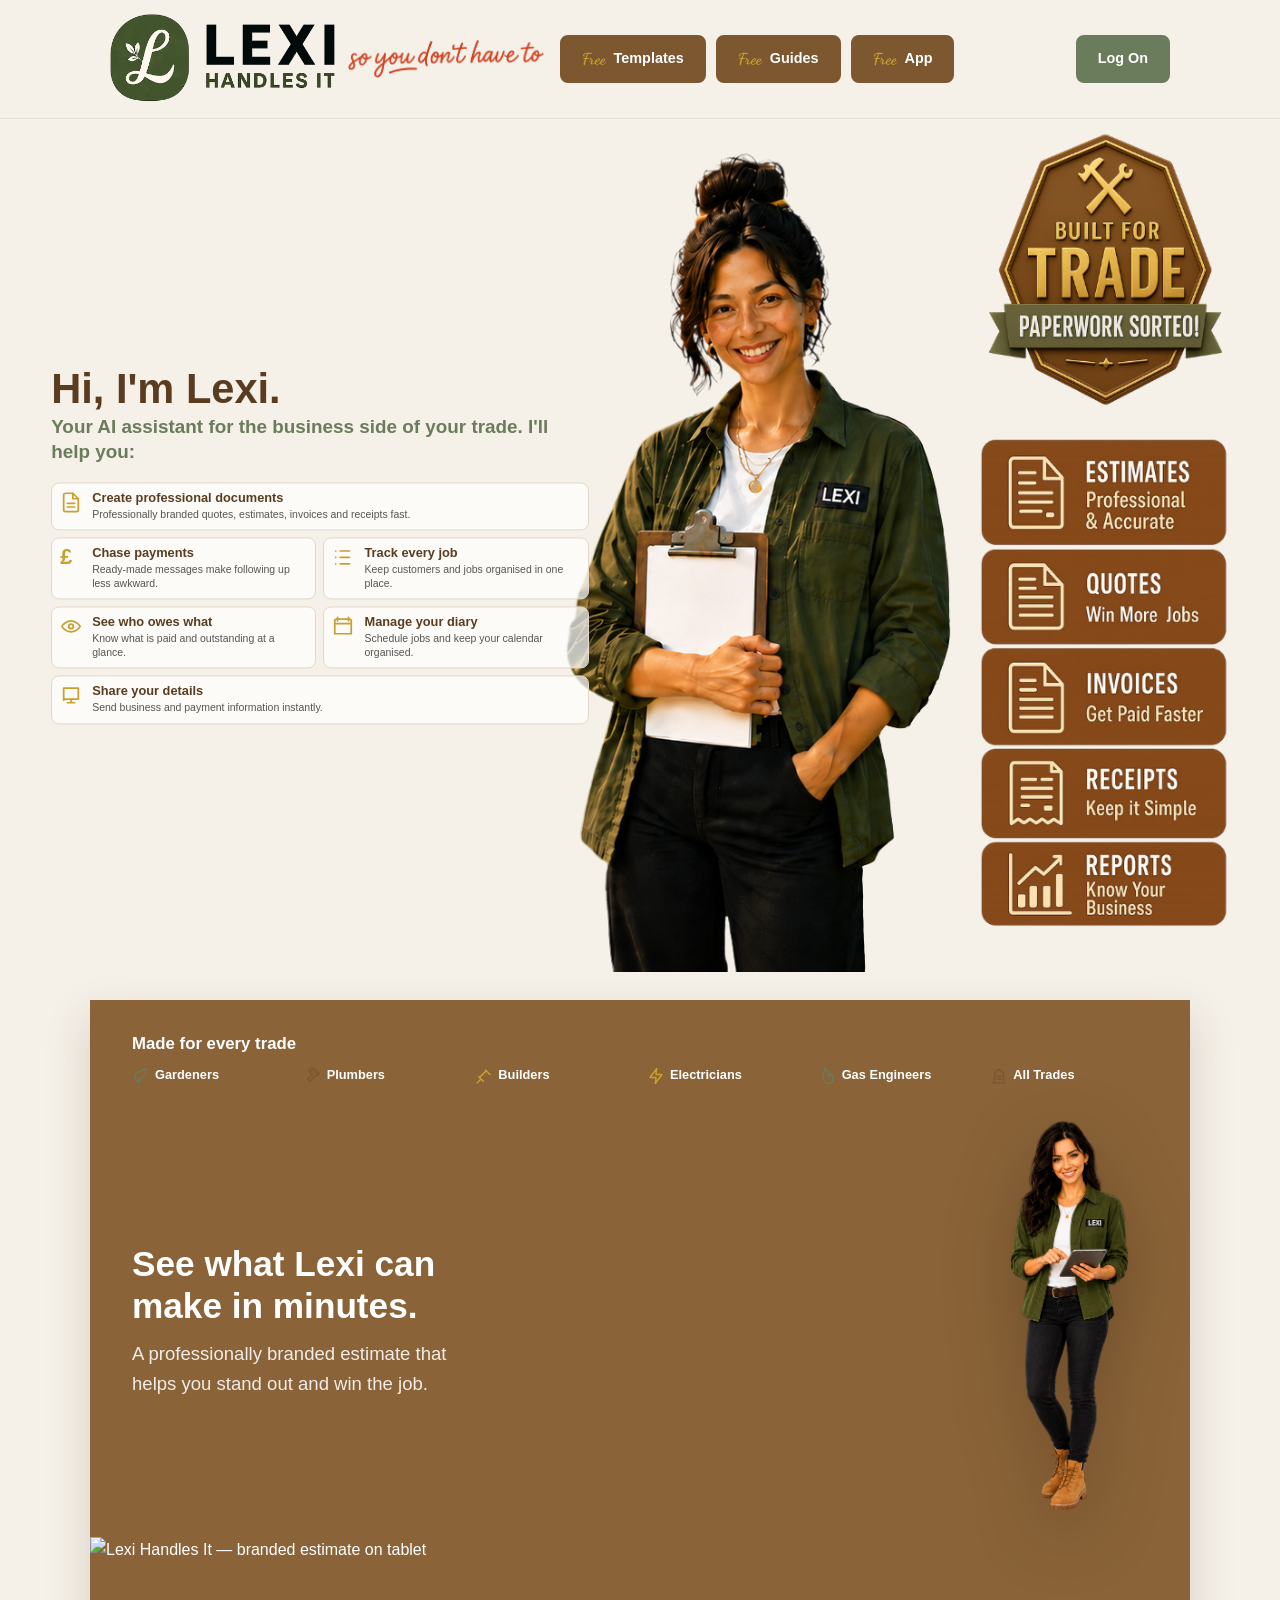
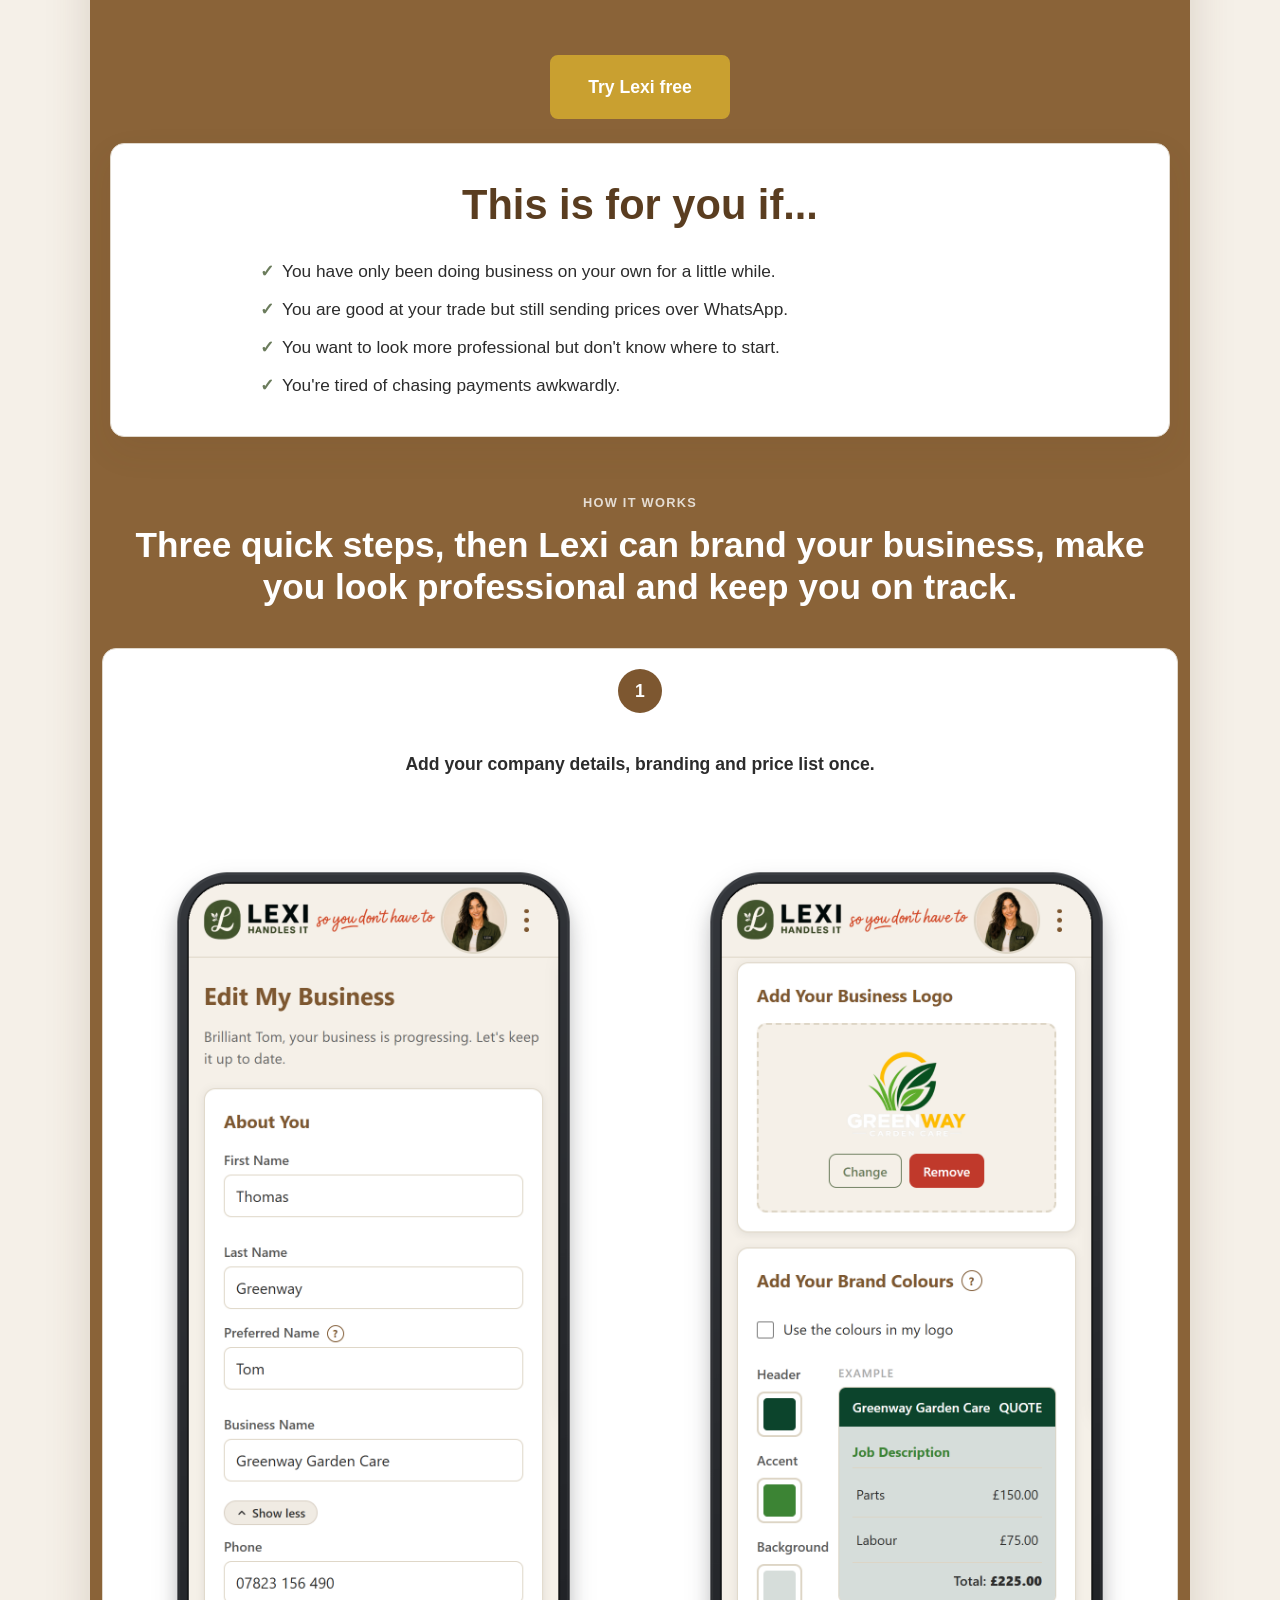
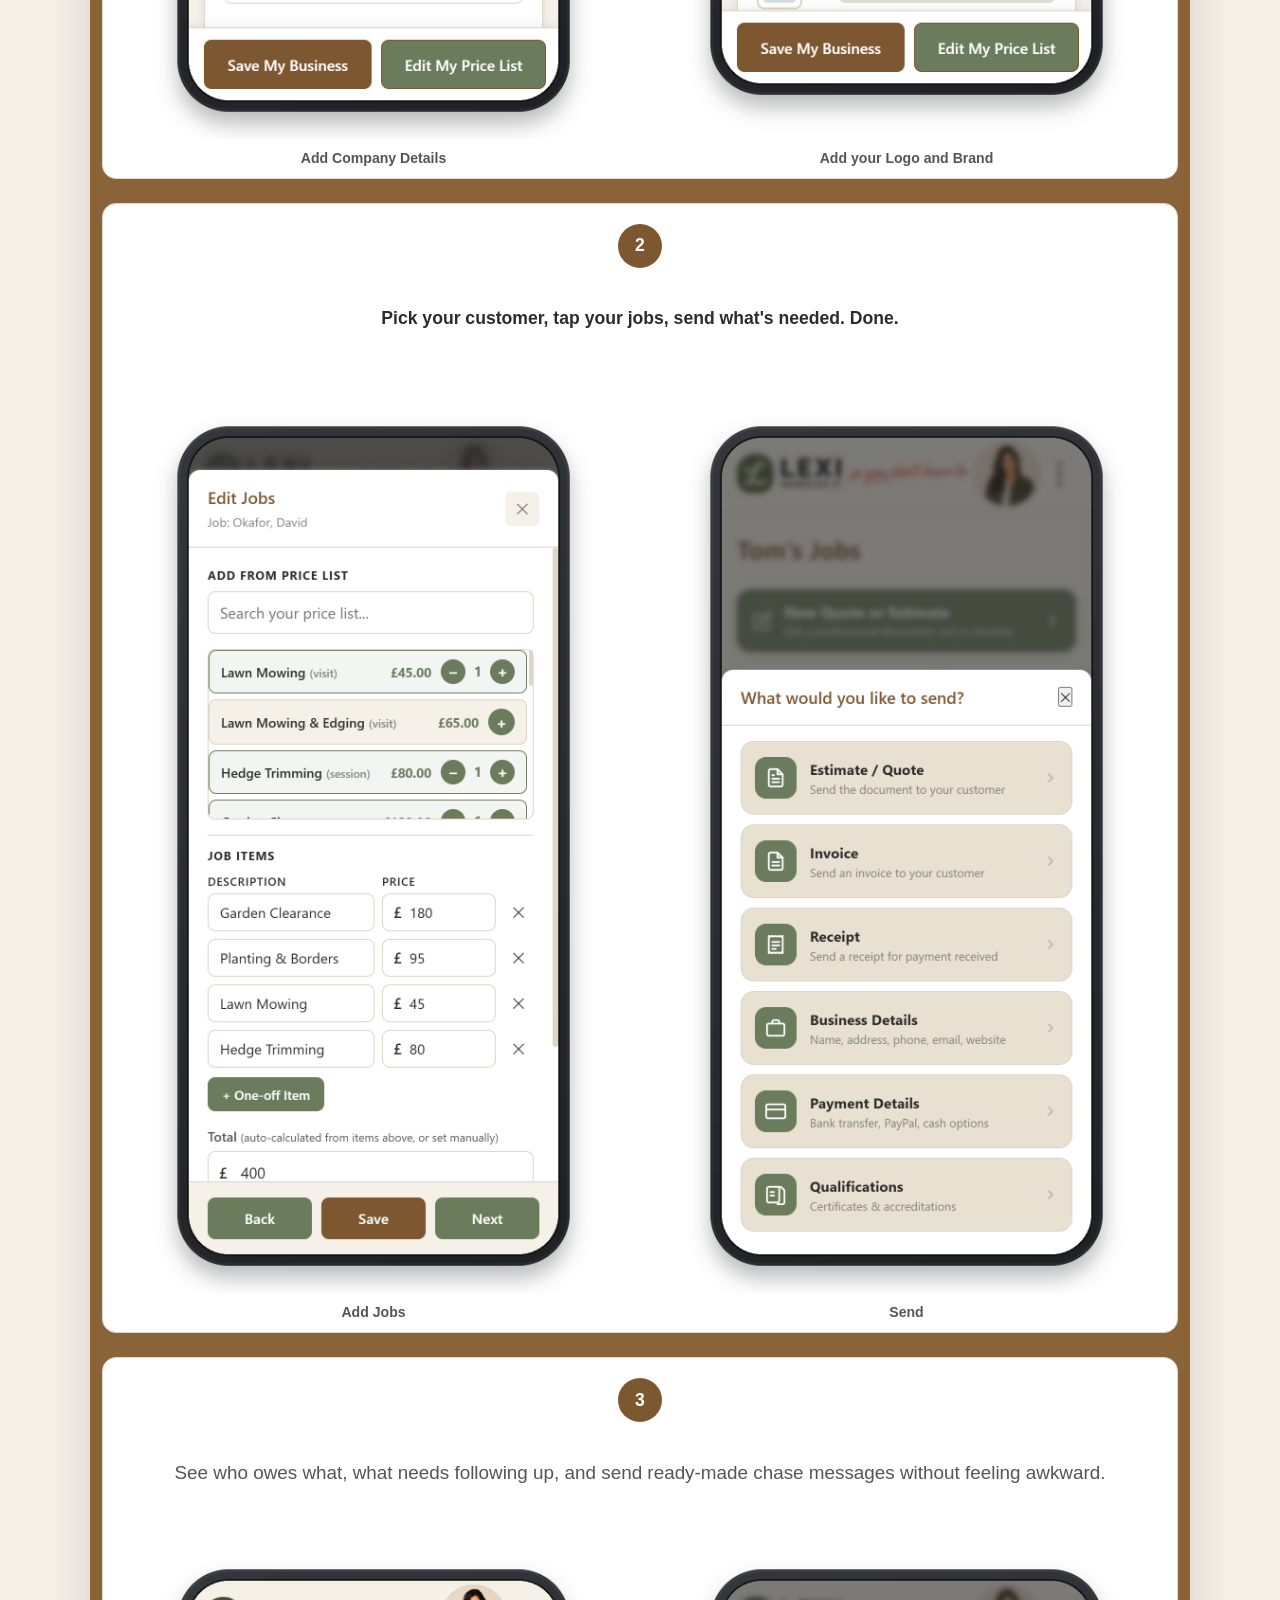
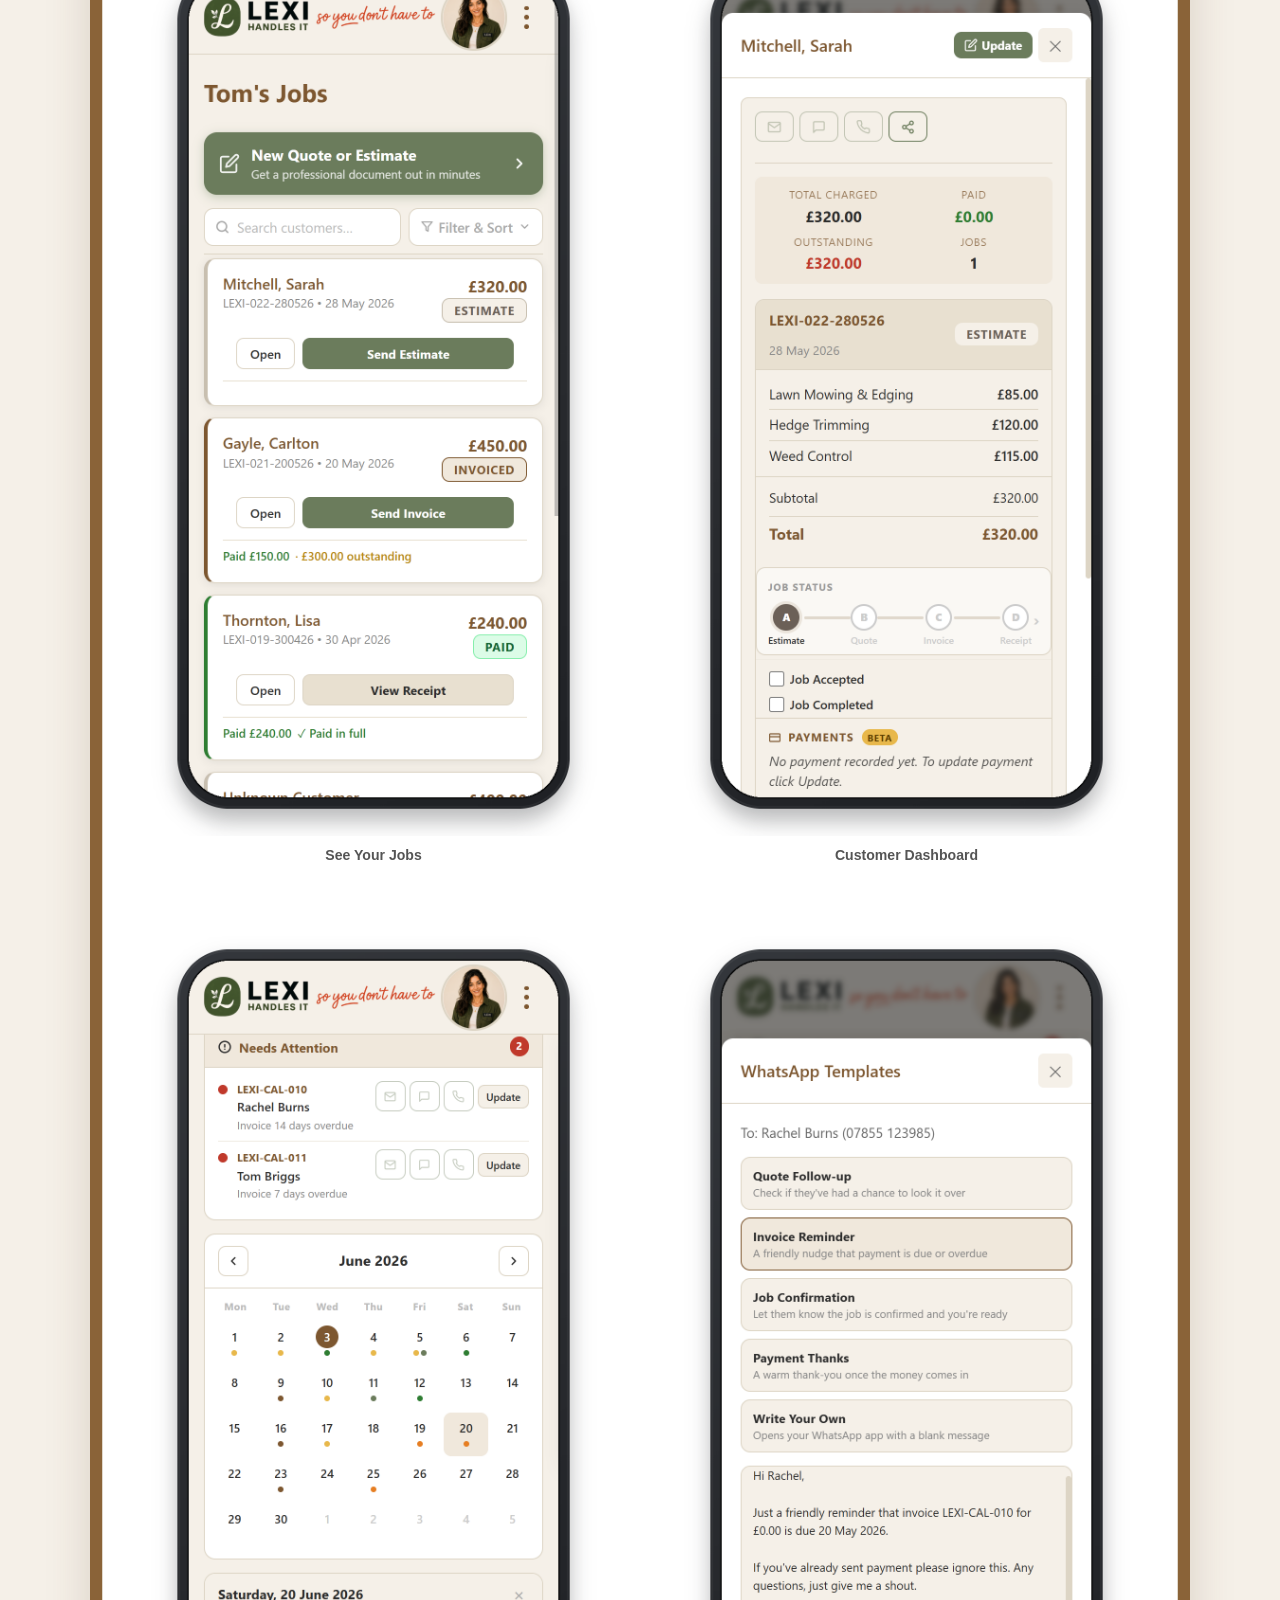
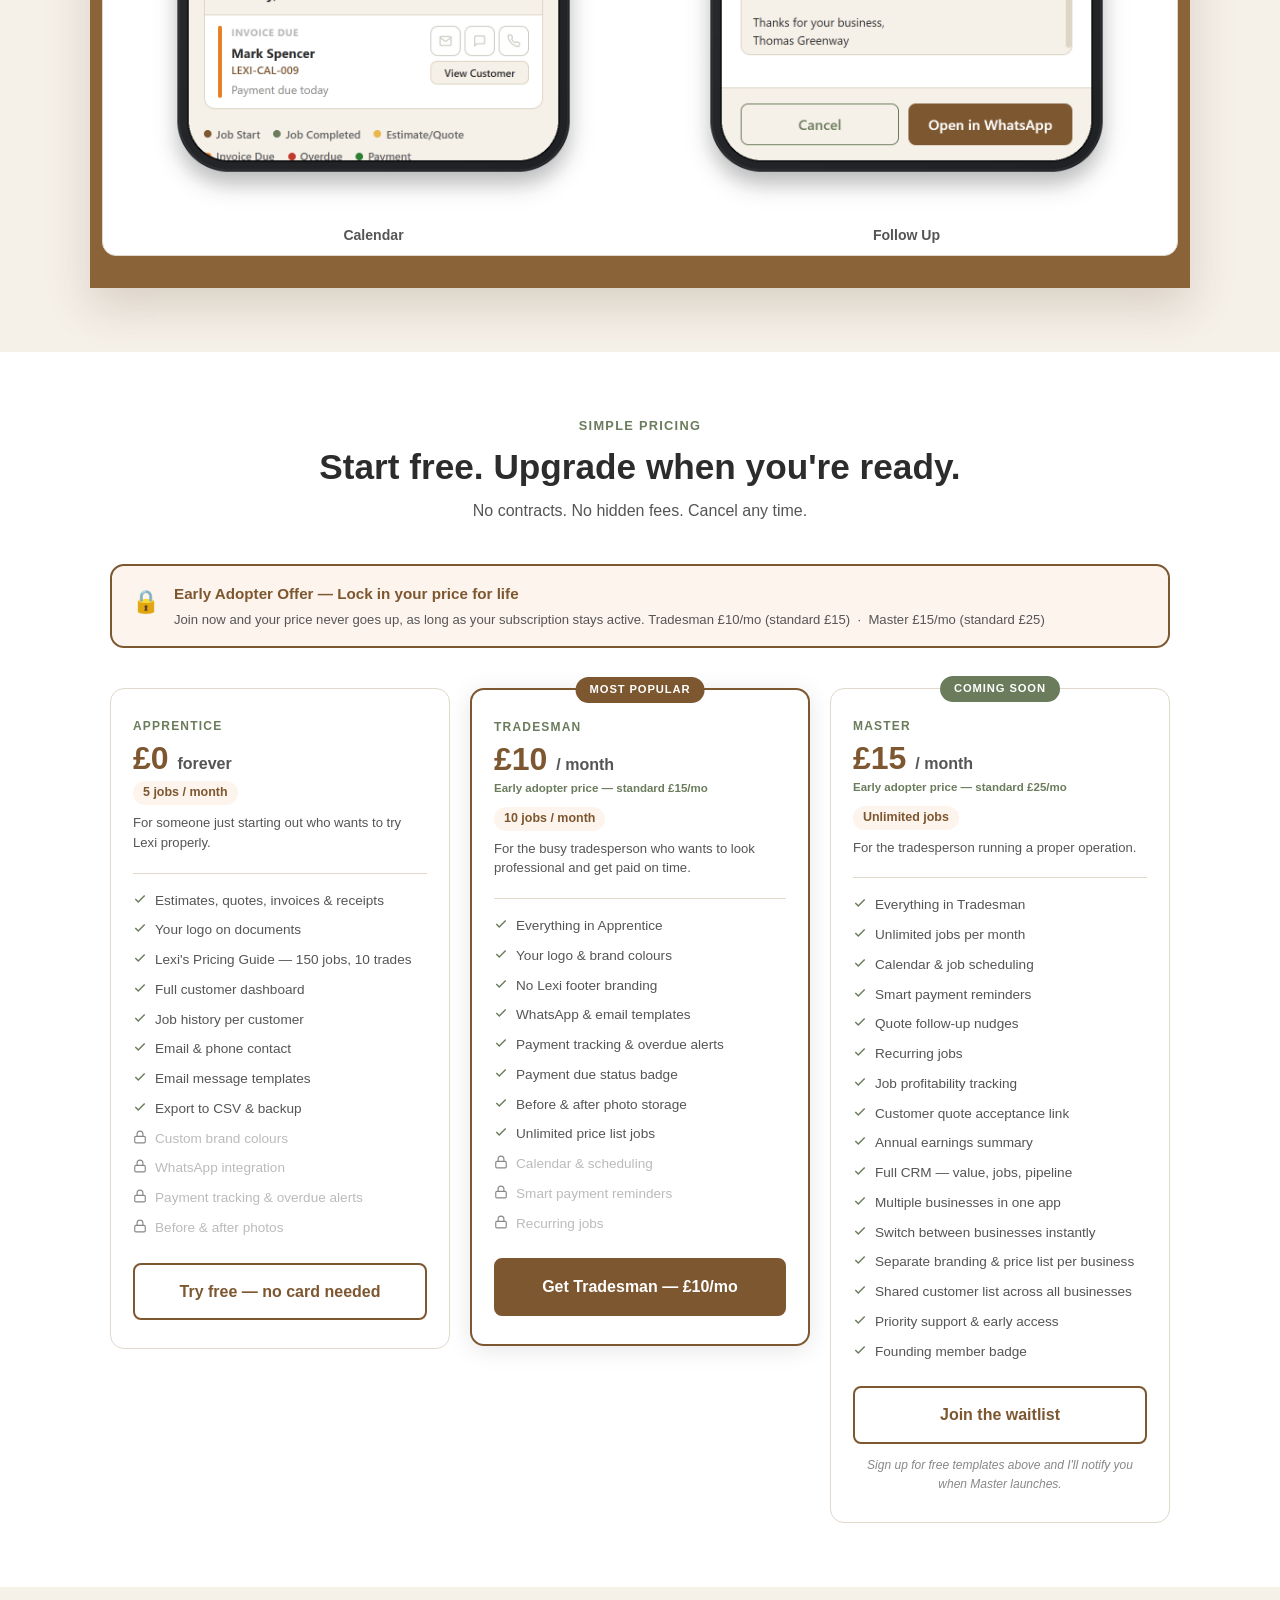
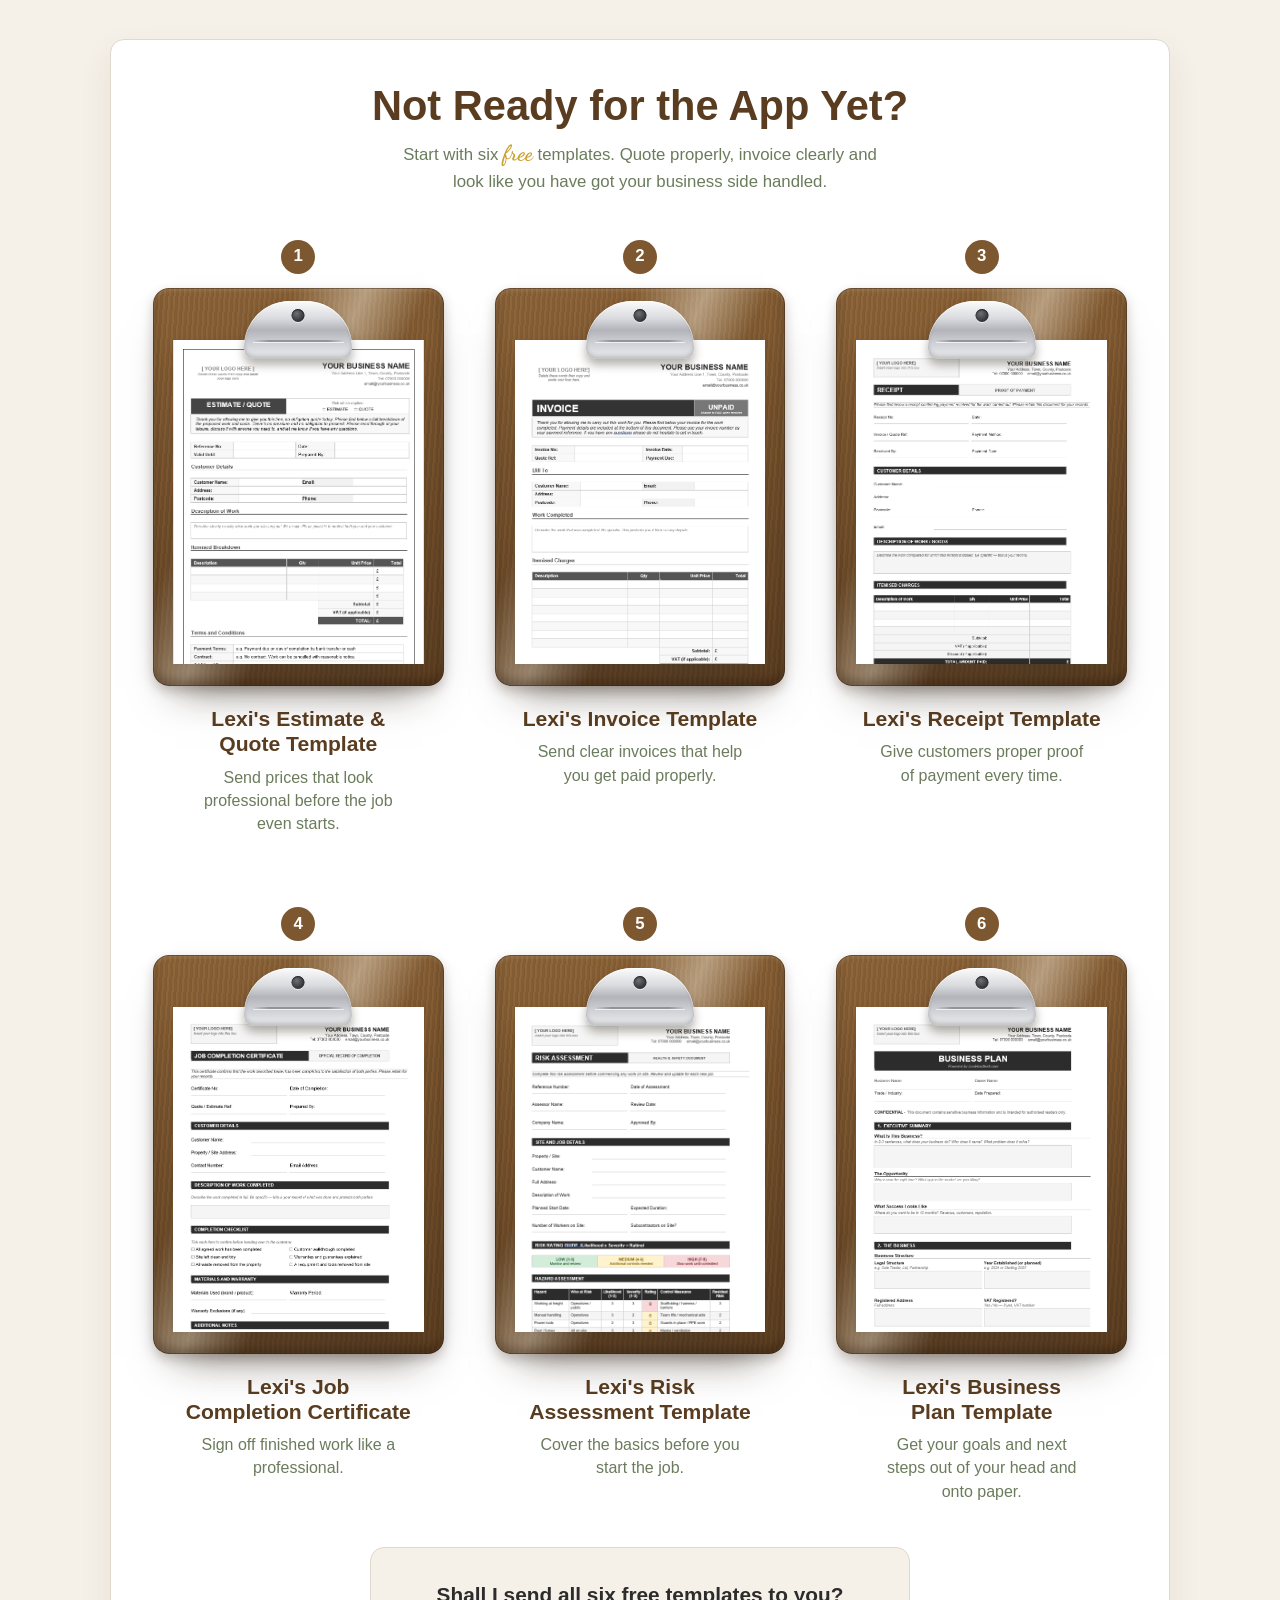
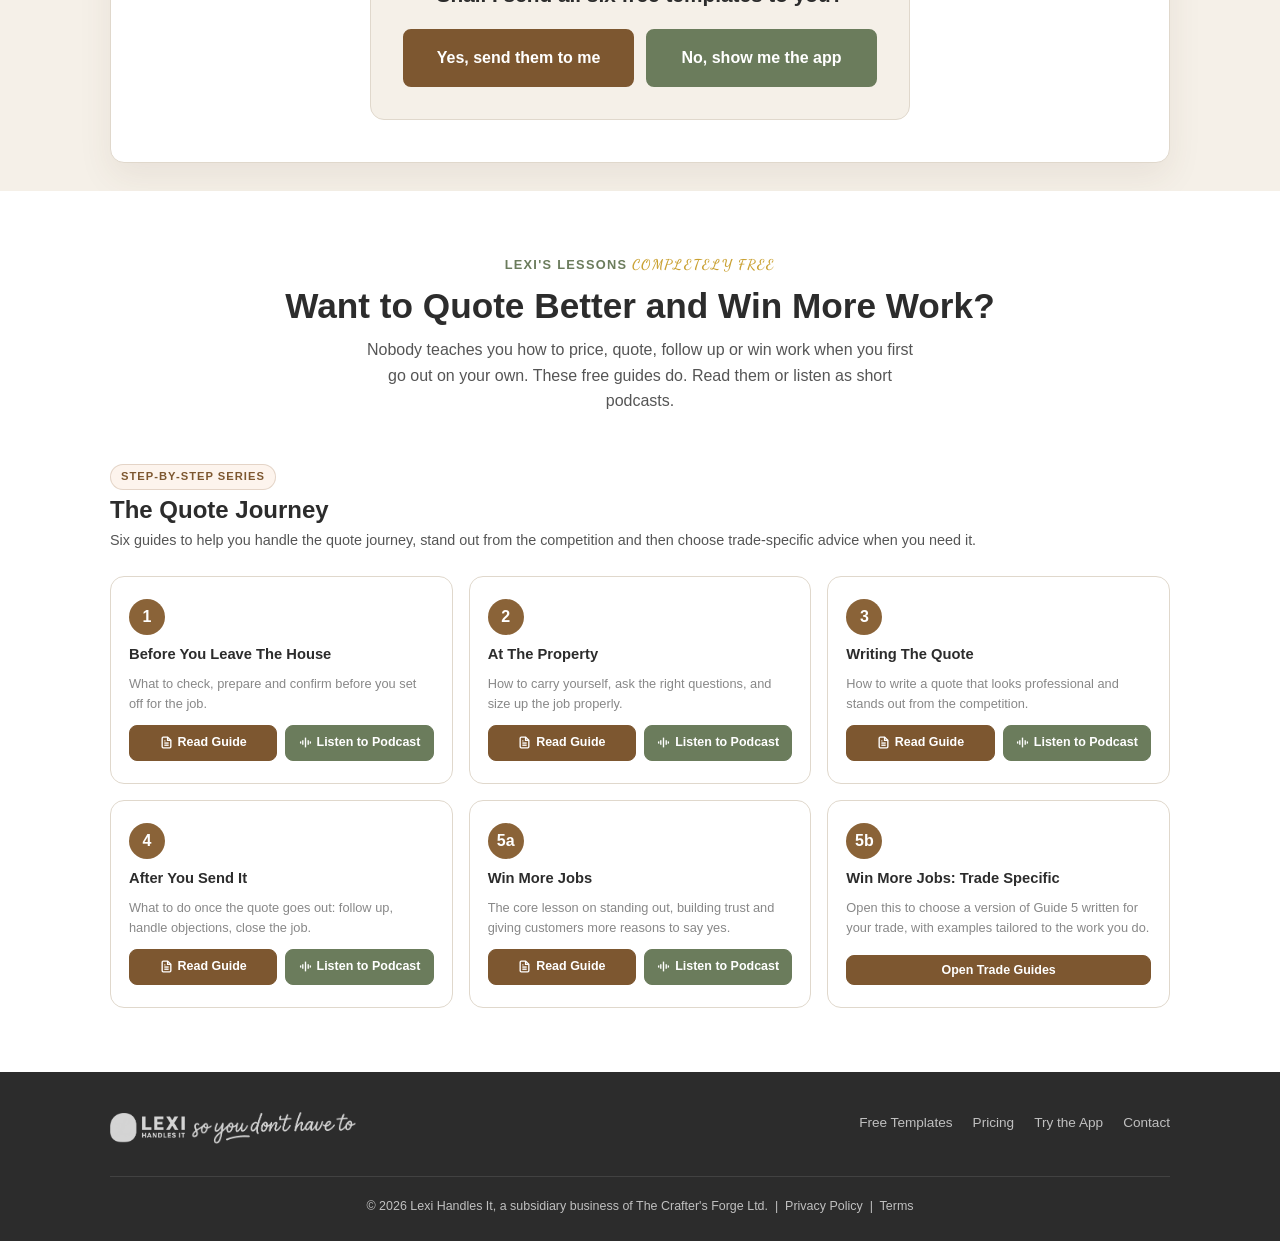
==== commit db425ab1: "Add files via upload" ====
--- a/index.html
+++ b/index.html
@@ -8,7 +8,7 @@
   <link rel="preconnect" href="https://fonts.googleapis.com">
   <link rel="preconnect" href="https://fonts.gstatic.com" crossorigin>
   <link href="https://fonts.googleapis.com/css2?family=Dancing+Script:wght@600;700&family=Cormorant+Garamond:ital,wght@0,300;0,400;0,500;0,600;0,700;1,400&family=Mulish:wght@300;400;500;600&display=swap" rel="stylesheet">
-  <link rel="stylesheet" href="style.css?v=20260604-step3-copy">
+  <link rel="stylesheet" href="style.css?v=20260604-tidy-app-intro">
 </head>
 <body>
 
@@ -36,16 +36,15 @@
       <img src="Opening Image.png" alt="You know your trade. Lexi's your upgrade." class="hero-full-img">
       <div class="hero-text-overlay">
         <h1>Hi, I'm Lexi.</h1>
-        <p class="hero-ai-line">Your AI assistant for the business side of your trade.</p>
-        <p class="hero-lede">I help Gardeners, Plumbers, Builders, Electricians, Gas Engineers and other tradespeople produce professionally branded quotes, estimates, invoices and receipts fast.</p>
-        <p class="hero-lede">I also help you:</p>
-        <ul class="hero-list">
-          <li>Chase outstanding payments with ready-made messages</li>
-          <li>Track every job and customer in one place</li>
-          <li>See who owes you and how much at a glance</li>
-          <li>Manage your calendar and schedule jobs</li>
-          <li>Share your business and payment details instantly</li>
-        </ul>
+        <p class="hero-ai-line">Your AI assistant for the business side of your trade. I'll help you:</p>
+        <div class="hero-feature-grid" aria-label="What Lexi helps with">
+          <div class="hero-feature hero-feature-gold hero-feature-documents"><svg viewBox="0 0 24 24" aria-hidden="true"><path d="M14 2H6a2 2 0 0 0-2 2v16a2 2 0 0 0 2 2h12a2 2 0 0 0 2-2V8Z"/><path d="M14 2v6h6M8 13h8M8 17h8"/></svg><span><strong>Create professional documents</strong><small>Professionally branded quotes, estimates, invoices and receipts fast.</small></span></div>
+          <div class="hero-feature hero-feature-sage"><span class="hero-pound-icon" aria-hidden="true">&pound;</span><span><strong>Chase payments</strong><small>Ready-made messages make following up less awkward.</small></span></div>
+          <div class="hero-feature hero-feature-walnut"><svg viewBox="0 0 24 24" aria-hidden="true"><path d="M9 5h10M9 12h10M9 19h10M4 5h.01M4 12h.01M4 19h.01"/></svg><span><strong>Track every job</strong><small>Keep customers and jobs organised in one place.</small></span></div>
+          <div class="hero-feature hero-feature-gold"><svg viewBox="0 0 24 24" aria-hidden="true"><path d="M2 12s3.5-6 10-6 10 6 10 6-3.5 6-10 6S2 12 2 12Z"/><circle cx="12" cy="12" r="2.5"/></svg><span><strong>See who owes what</strong><small>Know what is paid and outstanding at a glance.</small></span></div>
+          <div class="hero-feature hero-feature-sage"><svg viewBox="0 0 24 24" aria-hidden="true"><path d="M6 2v4M18 2v4M3 9h18M5 4h14a2 2 0 0 1 2 2v14H3V6a2 2 0 0 1 2-2Z"/></svg><span><strong>Manage your diary</strong><small>Schedule jobs and keep your calendar organised.</small></span></div>
+          <div class="hero-feature hero-feature-walnut"><svg viewBox="0 0 24 24" aria-hidden="true"><path d="M4 4h16v12H5.2L4 17.2V4ZM8 20h8M12 16v4"/></svg><span><strong>Share your details</strong><small>Send business and payment information instantly.</small></span></div>
+        </div>
 
       </div>
     </div>
@@ -54,19 +53,30 @@
   <section class="app-journey-section" id="lexi-app">
     <div class="container">
       <div class="app-journey-panel">
-        <div class="app-bridge-content">
-          <div class="app-bridge-copy">
-            <h2>Here's the type of estimate you could make in minutes.</h2>
-            <p>Imagine your professionally branded estimate that stands out from the crowd and wins you jobs. Let Lexi handle it!</p>
-          </div>
-          <div class="app-bridge-portrait">
-            <img src="Lexi on Tablet.png" alt="Lexi" />
-          </div>
-        </div>
-
+        <div class="app-trades-band">
+          <p class="app-trades-title">Made for every trade</p>
+          <div class="hero-trade-grid app-trade-grid" aria-label="Trades Lexi supports">
+            <div class="hero-trade hero-trade-sage"><svg viewBox="0 0 24 24" aria-hidden="true"><path d="M11 20A7 7 0 0 1 9.8 6.1C15.5 5 18 2 18 2c1 5.3-1 10.8-5.8 12.8C9.8 15.8 8 18 8 21"/></svg><span>Gardeners</span></div>
+            <div class="hero-trade hero-trade-walnut"><svg viewBox="0 0 24 24" aria-hidden="true"><path d="M14.7 6.3a4 4 0 0 0-5-5l2.1 2.1-2.4 2.4-2.1-2.1a4 4 0 0 0 5 5L5 16l3 3 6.7-7.3a4 4 0 0 0 5-5l-2.1 2.1-2.4-2.4 2.1-2.1Z"/></svg><span>Plumbers</span></div>
+            <div class="hero-trade hero-trade-gold"><svg viewBox="0 0 24 24" aria-hidden="true"><path d="m15 5-8.5 8.5M14 4l6 6M5 13l6 6M3 21l4-4"/></svg><span>Builders</span></div>
+            <div class="hero-trade hero-trade-gold"><svg viewBox="0 0 24 24" aria-hidden="true"><path d="m13 2-9 12h8l-1 8 9-12h-8l1-8Z"/></svg><span>Electricians</span></div>
+            <div class="hero-trade hero-trade-sage"><svg viewBox="0 0 24 24" aria-hidden="true"><path d="M12 22c4.4 0 7-3 7-7.1 0-2.5-1.3-4.9-3.3-6.4.1 2-1 3.5-2.2 4.4.3-4.2-2.2-8-6-10.9.2 3.5-2.5 6.1-2.5 10.2C5 17.6 8.1 22 12 22Z"/></svg><span>Gas Engineers</span></div>
+            <div class="hero-trade hero-trade-walnut"><svg viewBox="0 0 24 24" aria-hidden="true"><path d="M3 21h18M6 21V8l6-5 6 5v13M9 12h6M9 16h6"/></svg><span>All Trades</span></div>
+          </div>
+        </div>
+        <div class="app-bridge-content app-intro-content">
+          <div class="app-bridge-copy">
+            <h2>See what Lexi can make in minutes.</h2>
+            <p>A professionally branded estimate that helps you stand out and win the job.</p>
+          </div>
+          <div class="app-bridge-portrait">
+            <img src="Lexi on Tablet.png" alt="Lexi" />
+          </div>
+        </div>
+
         <div class="hero-tablet-wrap">
           <div class="hero-tablet-stage">
-            <img src="hero-finished-estimate.png.png" class="hero-tablet-img" alt="Lexi Handles It — branded estimate on tablet" />
+            <img src="hero-finished-estimate-cropped.png?v=20260604-full-device" class="hero-tablet-img" alt="Lexi Handles It — branded estimate on tablet" />
           </div>
         </div>
         <div class="app-showcase-cta" style="padding:24px 20px">
--- a/style.css
+++ b/style.css
@@ -2501,3 +2501,331 @@
   font-size: clamp(1rem, 1.8vw, 1.18rem) !important;
   line-height: 1.55 !important;
 }
+
+/* Final extra-small phone safeguards */
+@media (max-width: 420px) {
+  html { font-size: 15px; }
+  .container { padding-left: 10px; padding-right: 10px; }
+  section { padding-top: 34px; padding-bottom: 34px; }
+
+  .site-nav { padding: 8px 0; }
+  .site-nav .nav-inner { gap: 7px !important; }
+  .site-nav .nav-logo {
+    max-width: 100%;
+    overflow: hidden;
+  }
+  .site-nav .nav-logo-img { height: 34px; max-width: 38%; object-fit: contain; }
+  .site-nav .nav-strap-img { height: 27px; max-width: 60%; object-fit: contain; }
+  .site-nav .nav-actions { gap: 3px; }
+  .site-nav .nav-actions .nav-btn {
+    min-height: 48px;
+    flex-direction: column;
+    gap: 0;
+    padding: 5px 2px;
+    font-size: 0.7rem;
+    line-height: 1.12;
+    white-space: normal;
+  }
+  .site-nav .nav-actions .script-gold-sm {
+    display: block;
+    font-size: 0.95rem;
+    line-height: 1;
+  }
+  .site-nav .nav-btn-logon { justify-content: center; }
+
+  .hero-text-overlay { padding: 18px 12px 22px !important; gap: 8px; }
+  .hero-text-overlay h1 { font-size: 1.55rem; margin-bottom: -4px !important; }
+  .hero-ai-line { font-size: 0.9rem; }
+  .hero-lede { font-size: 0.88rem; line-height: 1.45; }
+  .hero-list { font-size: 0.82rem; line-height: 1.42; padding-left: 18px; }
+
+  .app-journey-panel .app-bridge-content {
+    grid-template-columns: minmax(0, 1fr) minmax(78px, 26vw) !important;
+    gap: 8px !important;
+    padding: 16px 10px 10px !important;
+  }
+  .app-journey-panel .app-bridge-copy h2 { font-size: 1.18rem; }
+  .app-journey-panel .app-bridge-copy p { font-size: 0.84rem; line-height: 1.48; }
+  .app-journey-panel .app-bridge-portrait img { width: min(26vw, 96px) !important; }
+  .app-journey-panel .hero-tablet-stage { height: clamp(350px, 112vw, 470px); }
+
+  .choice-panel,
+  .templates-panel,
+  .fit-strip-inner.choice-panel { padding: 16px 10px !important; }
+  .choice-title,
+  .section-heading-label { font-size: 1.45rem !important; }
+  .steps-row,
+  .pricing-grid,
+  .journey-grid,
+  .fb-grid { grid-template-columns: 1fr !important; }
+  .step-card { padding: 16px 7px 7px; }
+  .step-mockup-pair { gap: 5px; }
+  .capture-actions { grid-template-columns: 1fr; }
+  .btn { white-space: normal; }
+}
+
+@media (max-width: 350px) {
+  .site-nav .nav-actions .nav-btn { font-size: 0.64rem; padding-left: 1px; padding-right: 1px; }
+  .site-nav .nav-actions .script-gold-sm { font-size: 0.86rem; }
+  .app-journey-panel .app-bridge-content { grid-template-columns: 1fr !important; }
+  .app-journey-panel .app-bridge-portrait { display: none !important; }
+}
+/* Show the complete finished-estimate tablet at every screen size */
+.app-journey-panel .hero-tablet-stage {
+  width: 100%;
+  height: auto !important;
+  overflow: visible !important;
+  display: block;
+}
+.app-journey-panel .hero-tablet-stage .hero-tablet-img {
+  display: block;
+  width: 100% !important;
+  max-width: 100% !important;
+  height: auto !important;
+  object-fit: contain !important;
+}
+/* Visual trade introduction */
+.hero-promise-title {
+  color: var(--walnut-d);
+  font-size: clamp(1.2rem, 2.2vw, 1.65rem);
+  line-height: 1.15;
+  margin: 2px 0 0;
+}
+.hero-trade-grid {
+  display: grid;
+  grid-template-columns: repeat(3, minmax(0, 1fr));
+  gap: 7px;
+  margin: 2px 0;
+}
+.hero-trade {
+  min-width: 0;
+  display: flex;
+  align-items: center;
+  gap: 6px;
+  padding: 7px 8px;
+  background: rgba(255,255,255,0.72);
+  border: 1px solid var(--border);
+  border-radius: 8px;
+  color: var(--walnut-d);
+  font-size: clamp(0.7rem, 1vw, 0.82rem);
+  font-weight: 700;
+  line-height: 1.15;
+}
+.hero-trade svg {
+  width: 19px;
+  height: 19px;
+  flex: 0 0 19px;
+  fill: none;
+  stroke: currentColor;
+  stroke-width: 1.9;
+  stroke-linecap: round;
+  stroke-linejoin: round;
+}
+.hero-trade-sage svg { color: var(--sage); }
+.hero-trade-walnut svg { color: var(--walnut); }
+.hero-trade-gold svg { color: #C9A030; }
+.hero-trade-note {
+  color: var(--sage-d);
+  font-size: clamp(0.82rem, 1.25vw, 0.95rem);
+  font-weight: 700;
+  line-height: 1.35;
+  margin: 0;
+}
+@media (min-width: 681px) {
+  .hero-text-overlay { width: 42%; gap: 9px; }
+  .hero-full-img { width: 56%; }
+  .hero-list { gap: 3px; }
+  .hero-list li { font-size: clamp(0.76rem, 1.1vw, 0.92rem); line-height: 1.32; }
+}
+@media (max-width: 680px) {
+  .hero-trade-grid { grid-template-columns: repeat(2, minmax(0, 1fr)); gap: 7px; }
+  .hero-trade { padding: 8px; font-size: 0.8rem; }
+  .hero-trade svg { width: 20px; height: 20px; flex-basis: 20px; }
+  .hero-list { padding-left: 0 !important; }
+}
+/* Visual app feature list */
+.hero-feature-grid {
+  display: grid;
+  grid-template-columns: repeat(2, minmax(0, 1fr));
+  gap: 7px;
+}
+.hero-feature {
+  min-width: 0;
+  display: grid;
+  grid-template-columns: 25px minmax(0, 1fr);
+  align-items: start;
+  gap: 7px;
+  padding: 8px;
+  background: rgba(255,255,255,0.72);
+  border: 1px solid var(--border);
+  border-radius: 8px;
+}
+.hero-feature:last-child { grid-column: 1 / -1; }
+.hero-feature svg {
+  width: 22px;
+  height: 22px;
+  fill: none;
+  stroke: currentColor;
+  stroke-width: 1.9;
+  stroke-linecap: round;
+  stroke-linejoin: round;
+}
+.hero-feature-sage svg { color: var(--sage); }
+.hero-feature-walnut svg { color: var(--walnut); }
+.hero-feature-gold svg { color: #C9A030; }
+.hero-feature span { min-width: 0; display: block; }
+.hero-feature strong {
+  display: block;
+  color: var(--walnut-d);
+  font-size: clamp(0.72rem, 1vw, 0.84rem);
+  line-height: 1.15;
+}
+.hero-feature small {
+  display: block;
+  margin-top: 2px;
+  color: var(--mid);
+  font-size: clamp(0.62rem, 0.82vw, 0.72rem);
+  line-height: 1.3;
+}
+@media (max-width: 680px) {
+  .hero-feature-grid { grid-template-columns: 1fr; gap: 7px; }
+  .hero-feature:last-child { grid-column: auto; }
+  .hero-feature { grid-template-columns: 28px minmax(0, 1fr); padding: 9px 10px; }
+  .hero-feature svg { width: 23px; height: 23px; }
+  .hero-feature strong { font-size: 0.86rem; }
+  .hero-feature small { font-size: 0.76rem; }
+}
+/* Cleaner hero hierarchy: light trade row, emphasis on app features */
+.hero-trade-grid {
+  display: flex !important;
+  flex-wrap: wrap;
+  align-items: center;
+  gap: 7px 14px !important;
+  margin: 4px 0 8px;
+}
+.hero-trade {
+  display: inline-flex !important;
+  width: auto;
+  min-width: 0;
+  align-items: center;
+  gap: 5px;
+  padding: 0 !important;
+  background: transparent !important;
+  border: 0 !important;
+  border-radius: 0 !important;
+  font-size: clamp(0.72rem, 1vw, 0.84rem);
+}
+.hero-trade svg {
+  width: 18px;
+  height: 18px;
+  flex-basis: 18px;
+}
+.hero-feature-heading {
+  color: var(--sage-d);
+  font-size: clamp(0.88rem, 1.25vw, 1rem);
+  font-weight: 800;
+  line-height: 1.25;
+  margin: 4px 0 0;
+}
+@media (max-width: 680px) {
+  .hero-trade-grid {
+    display: grid !important;
+    grid-template-columns: repeat(3, minmax(0, 1fr)) !important;
+    gap: 9px 6px !important;
+  }
+  .hero-trade {
+    font-size: 0.75rem;
+  }
+  .hero-trade svg {
+    width: 17px;
+    height: 17px;
+    flex-basis: 17px;
+  }
+  .hero-feature-heading { margin-top: 7px; }
+}
+/* Pound currency icon */
+.hero-pound-icon {
+  width: 22px;
+  height: 22px;
+  display: inline-flex;
+  align-items: center;
+  justify-content: center;
+  color: var(--sage);
+  font-size: 1.35rem;
+  font-weight: 700;
+  line-height: 1;
+}
+/* Lead app feature */
+.hero-feature-documents {
+  grid-column: 1 / -1;
+}
+/* Match I'll help you to the AI assistant line */
+.hero-feature-heading {
+  color: var(--sage) !important;
+  font-family: var(--font-body) !important;
+  font-size: clamp(1rem, 1.7vw, 1.18rem) !important;
+  font-weight: 700 !important;
+  line-height: 1.35 !important;
+}
+/* Unified brand-gold app feature icons */
+.hero-feature-grid .hero-feature svg,
+.hero-feature-grid .hero-pound-icon {
+  color: #C9A030 !important;
+}
+/* Trade row inside the brown app introduction */
+.app-bridge-copy .app-trade-grid {
+  margin: 0 0 18px;
+}
+.app-bridge-copy .app-trade-grid .hero-trade {
+  color: var(--white);
+}
+.app-bridge-copy .app-trade-grid .hero-trade span {
+  color: var(--white);
+}
+/* Tidied app introduction */
+.app-trades-band {
+  padding: clamp(22px, 4vw, 34px) clamp(18px, 4vw, 42px) 4px;
+}
+.app-trades-title {
+  color: var(--white);
+  font-size: clamp(0.9rem, 1.4vw, 1.05rem);
+  font-weight: 800;
+  line-height: 1.25;
+  margin: 0 0 12px;
+  text-align: left;
+}
+.app-trades-band .app-trade-grid {
+  display: grid !important;
+  grid-template-columns: repeat(6, minmax(0, 1fr));
+  gap: 10px;
+  margin: 0 !important;
+}
+.app-trades-band .hero-trade {
+  justify-content: flex-start;
+  color: var(--white);
+}
+.app-trades-band .hero-trade span { color: var(--white); }
+.app-journey-panel .app-intro-content {
+  padding-top: clamp(18px, 3vw, 28px) !important;
+  padding-bottom: 0 !important;
+  align-items: end !important;
+}
+.app-intro-content .app-bridge-copy {
+  align-self: center;
+}
+.app-intro-content .app-bridge-copy h2 {
+  max-width: 18ch;
+}
+.app-intro-content .app-bridge-copy p {
+  max-width: 34ch;
+}
+.app-intro-content .app-bridge-portrait img {
+  width: min(100%, 118px) !important;
+}
+@media (max-width: 720px) {
+  .app-trades-band { padding: 18px 12px 2px; }
+  .app-trades-band .app-trade-grid { grid-template-columns: repeat(3, minmax(0, 1fr)) !important; gap: 9px 6px !important; }
+  .app-trades-band .hero-trade { font-size: 0.74rem; }
+  .app-journey-panel .app-intro-content { padding-top: 14px !important; padding-bottom: 0 !important; }
+  .app-intro-content .app-bridge-portrait img { width: min(27vw, 102px) !important; }
+}
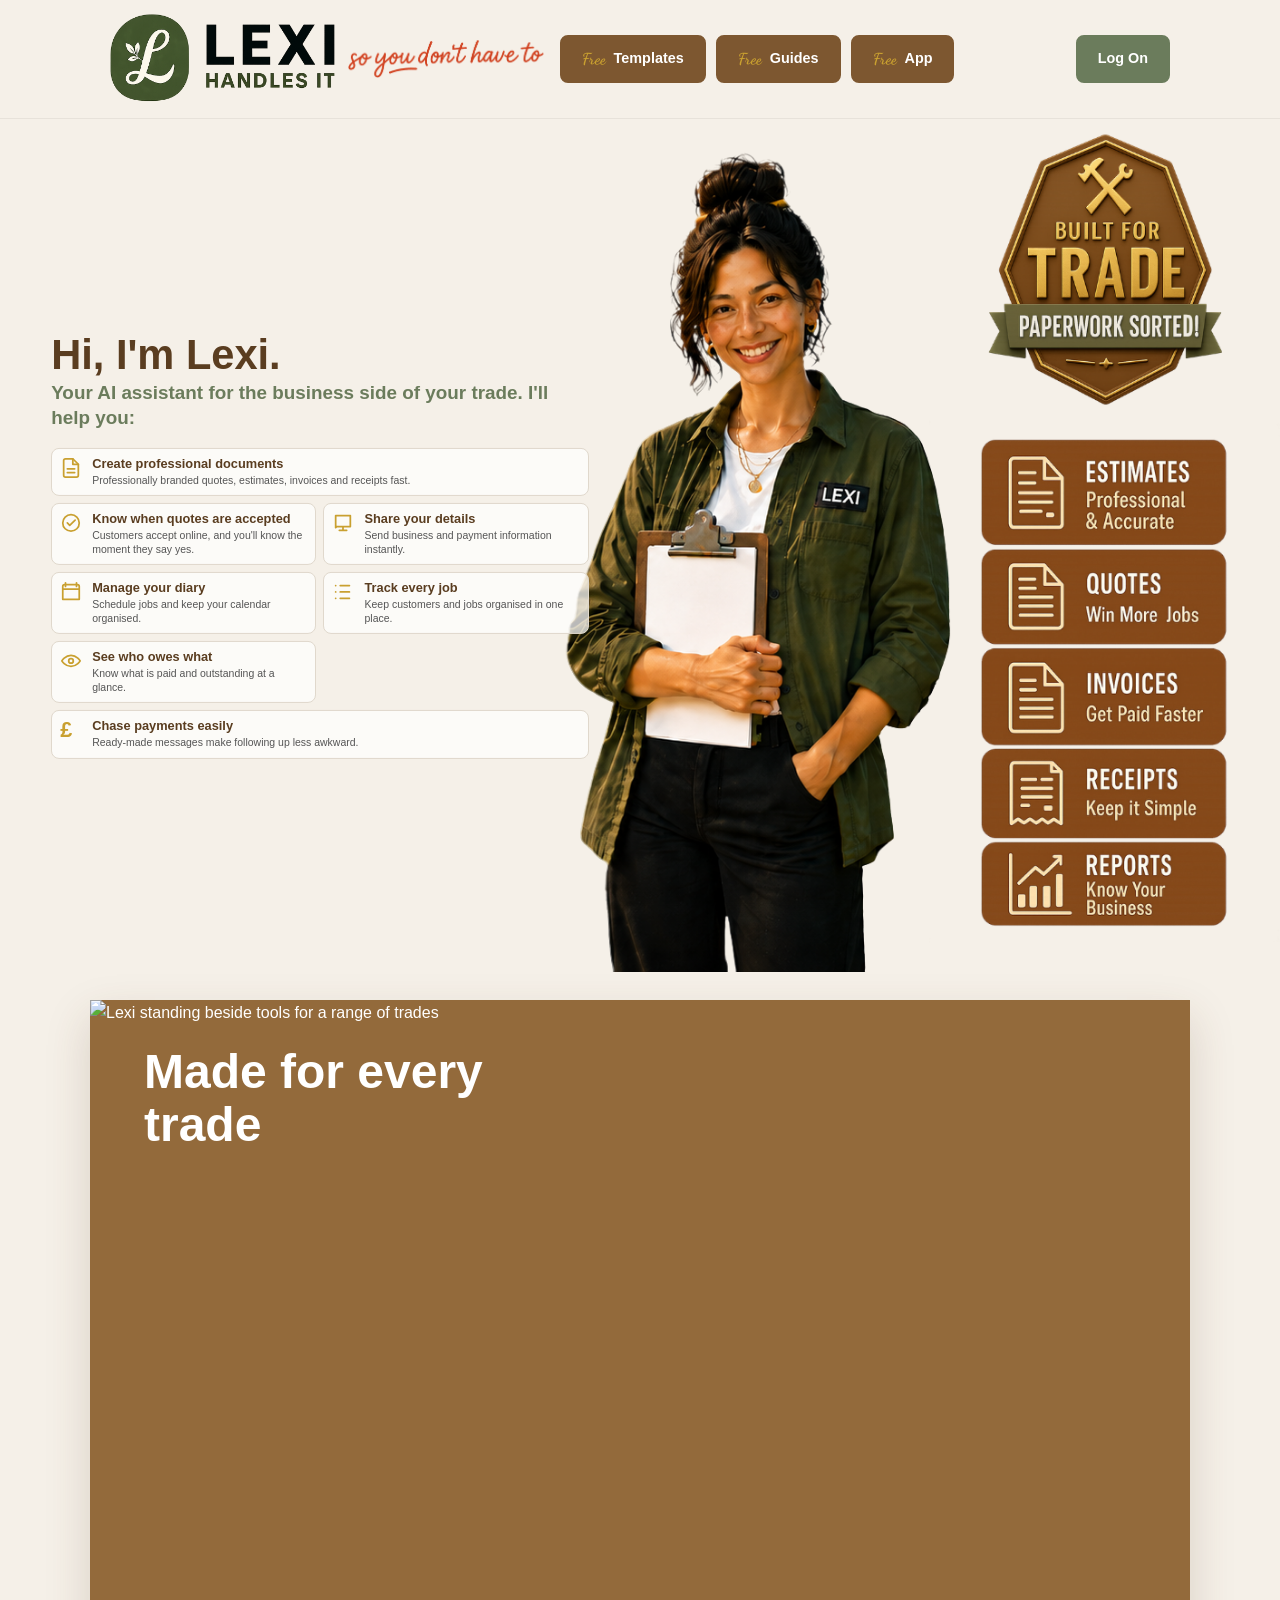
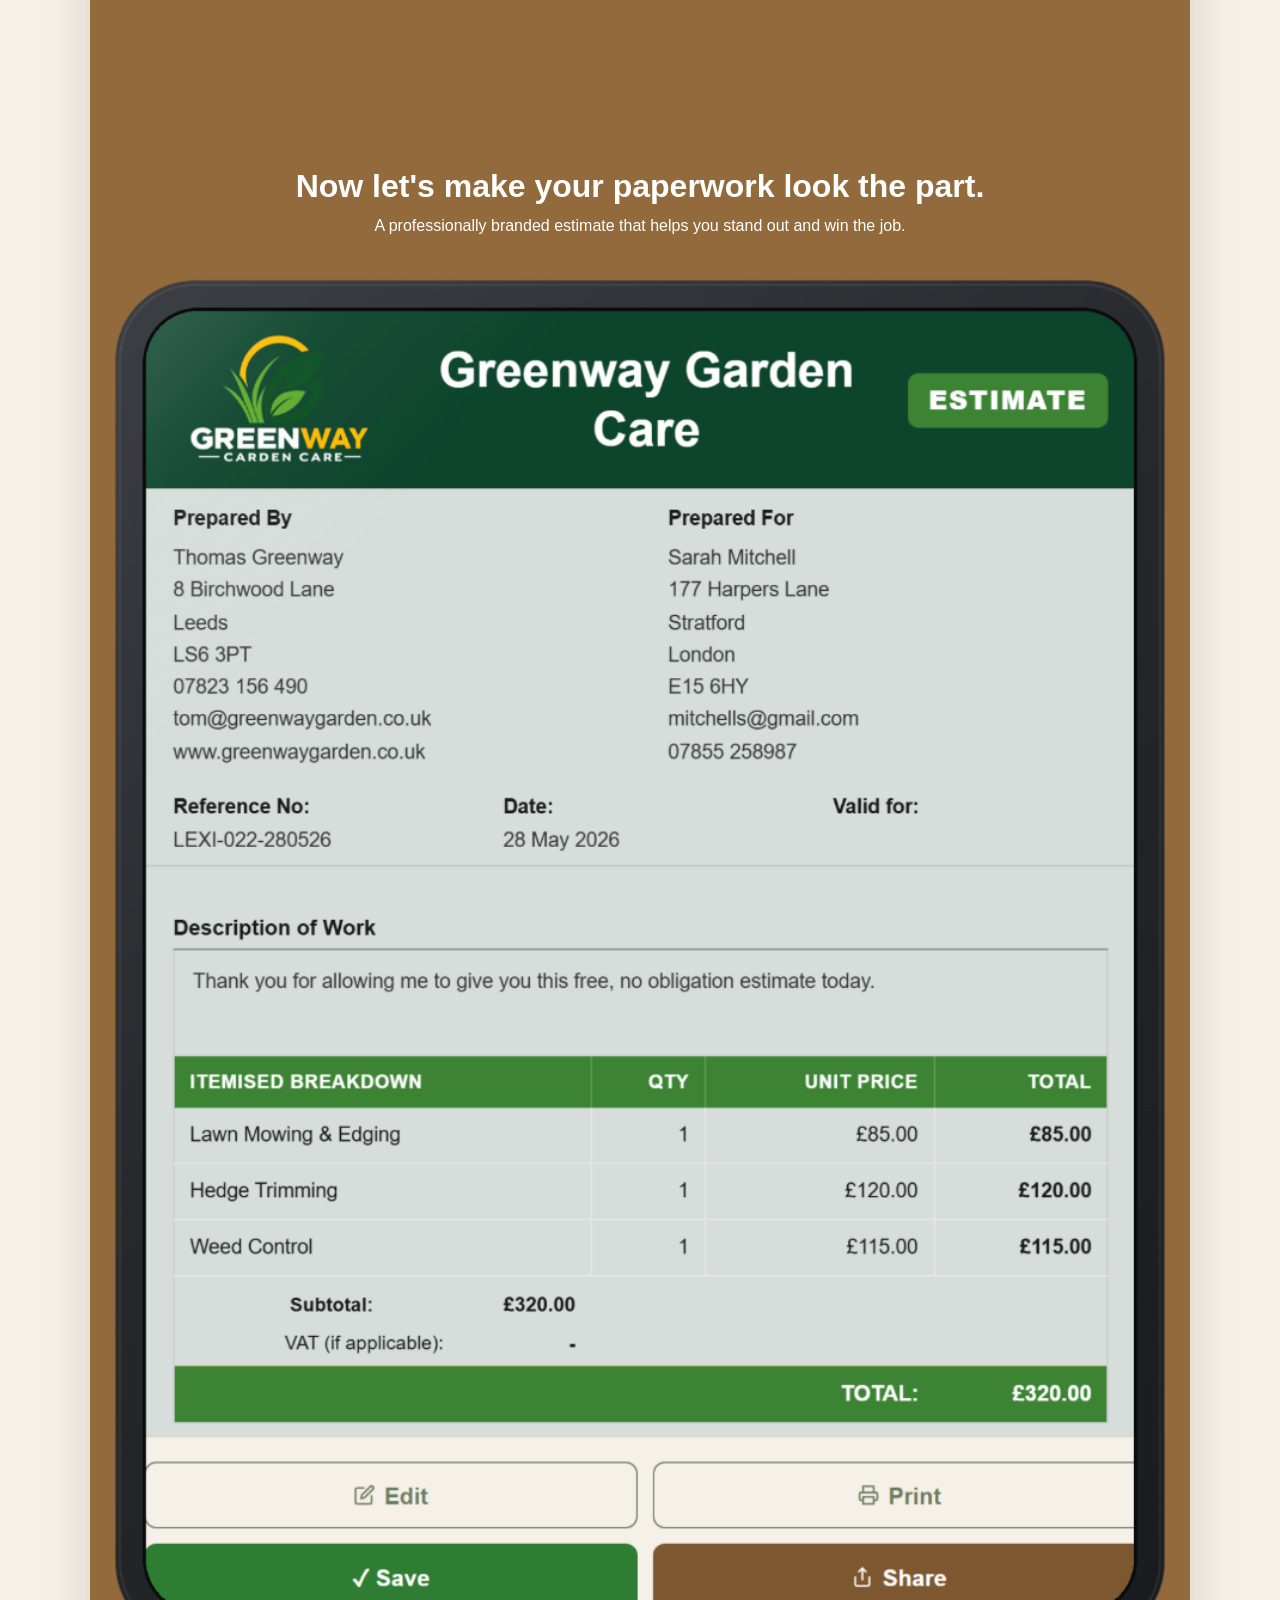
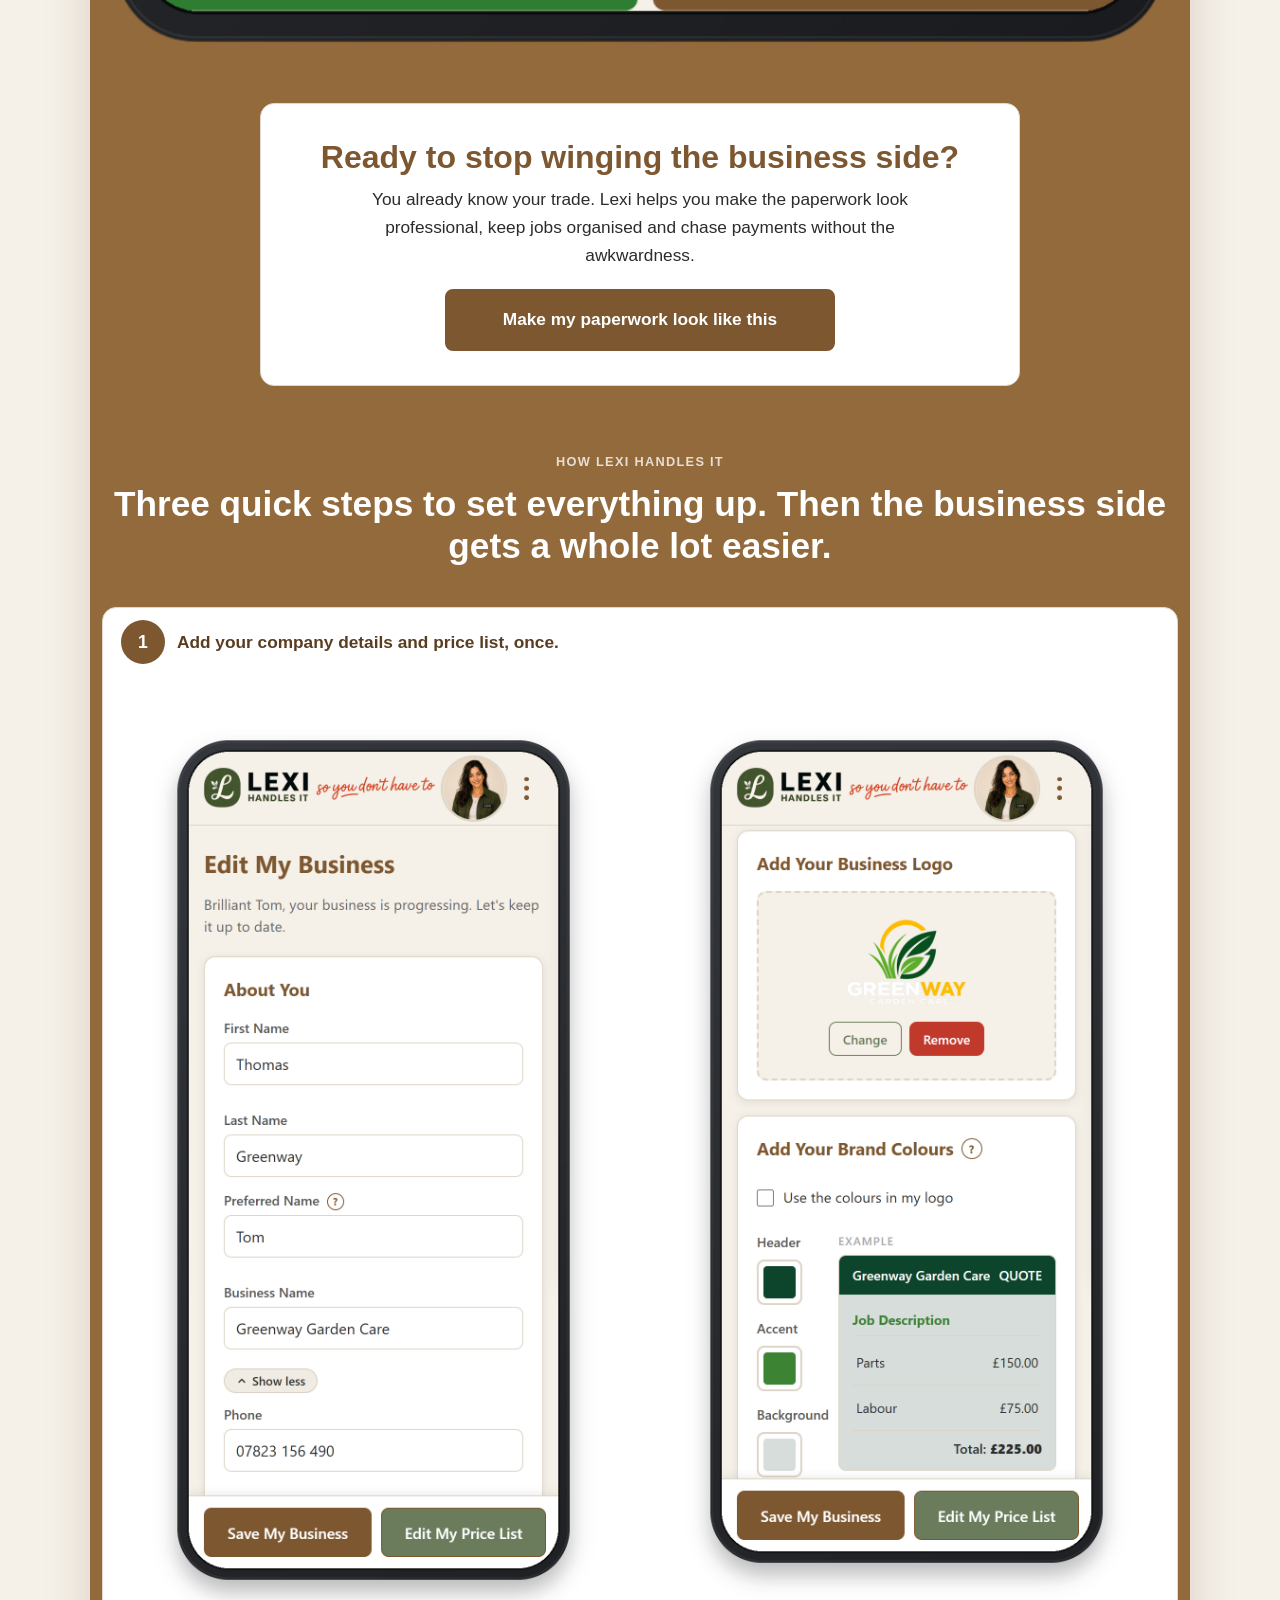
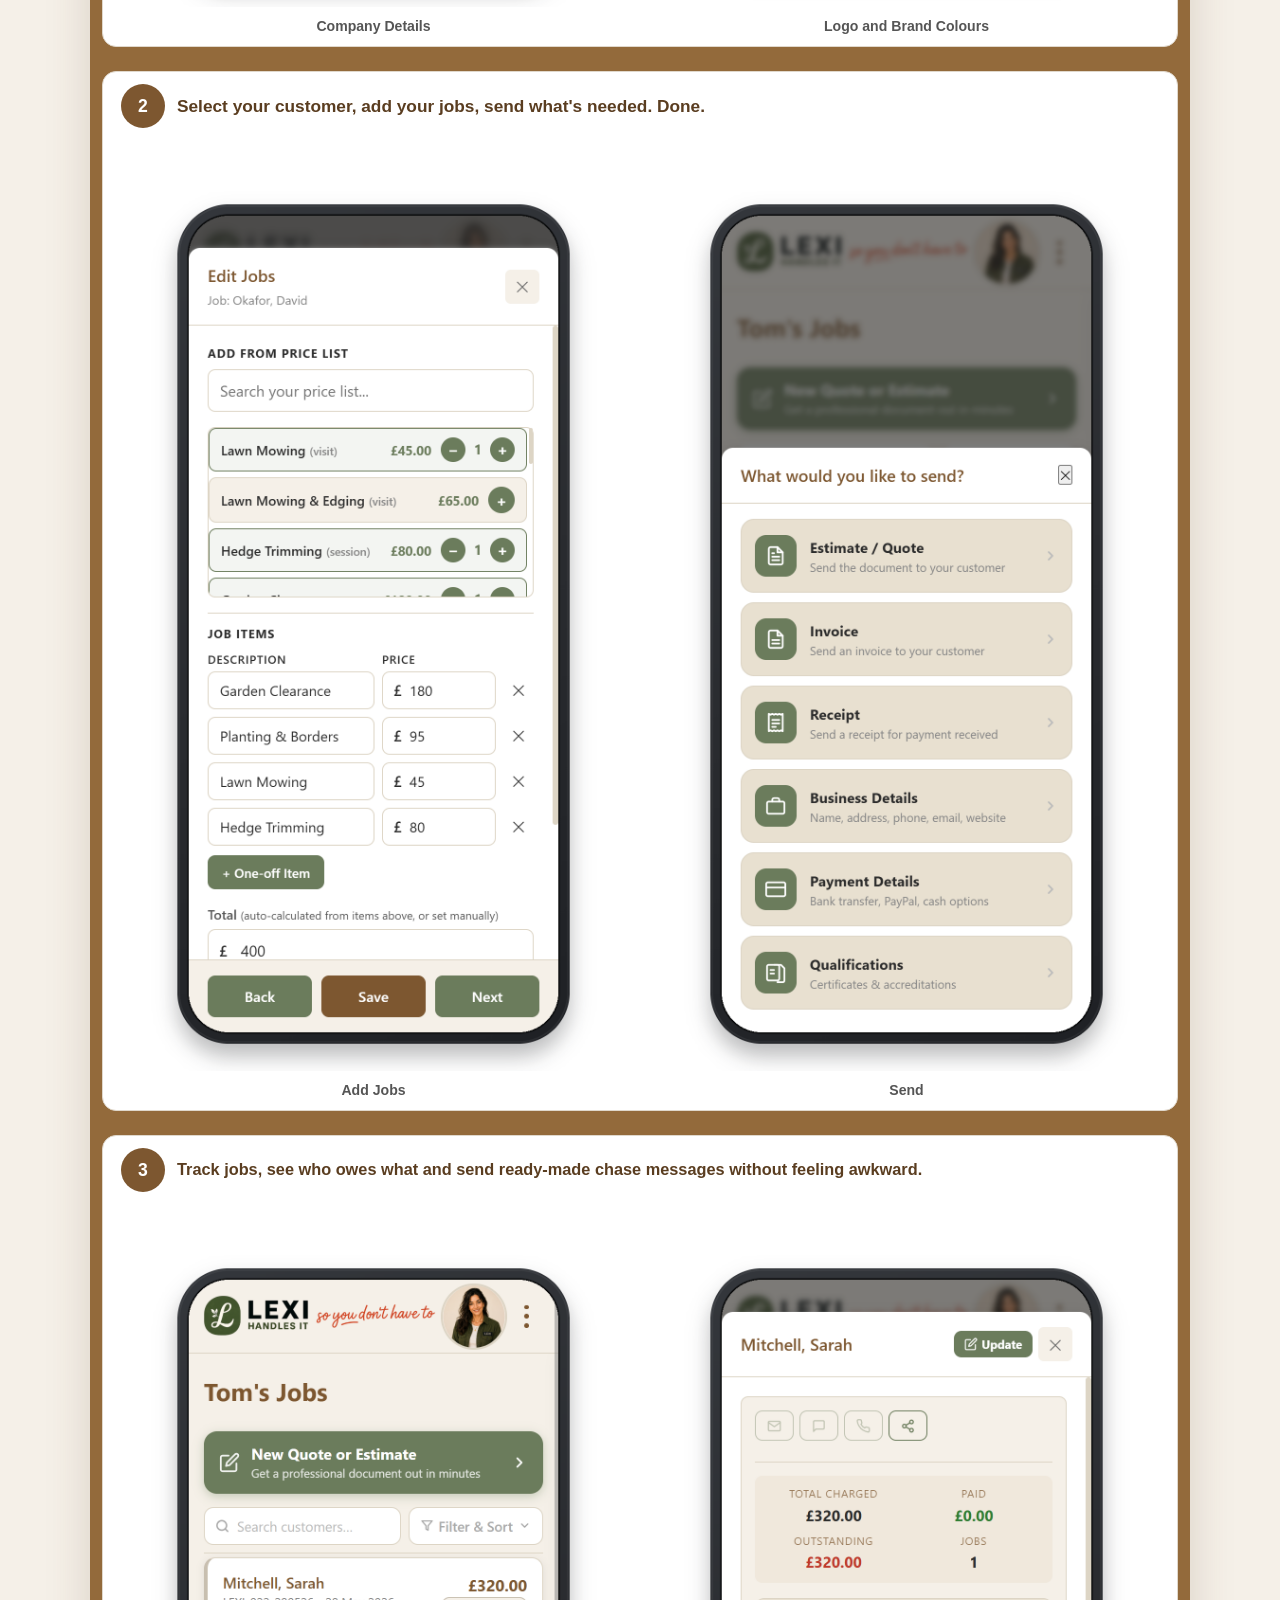
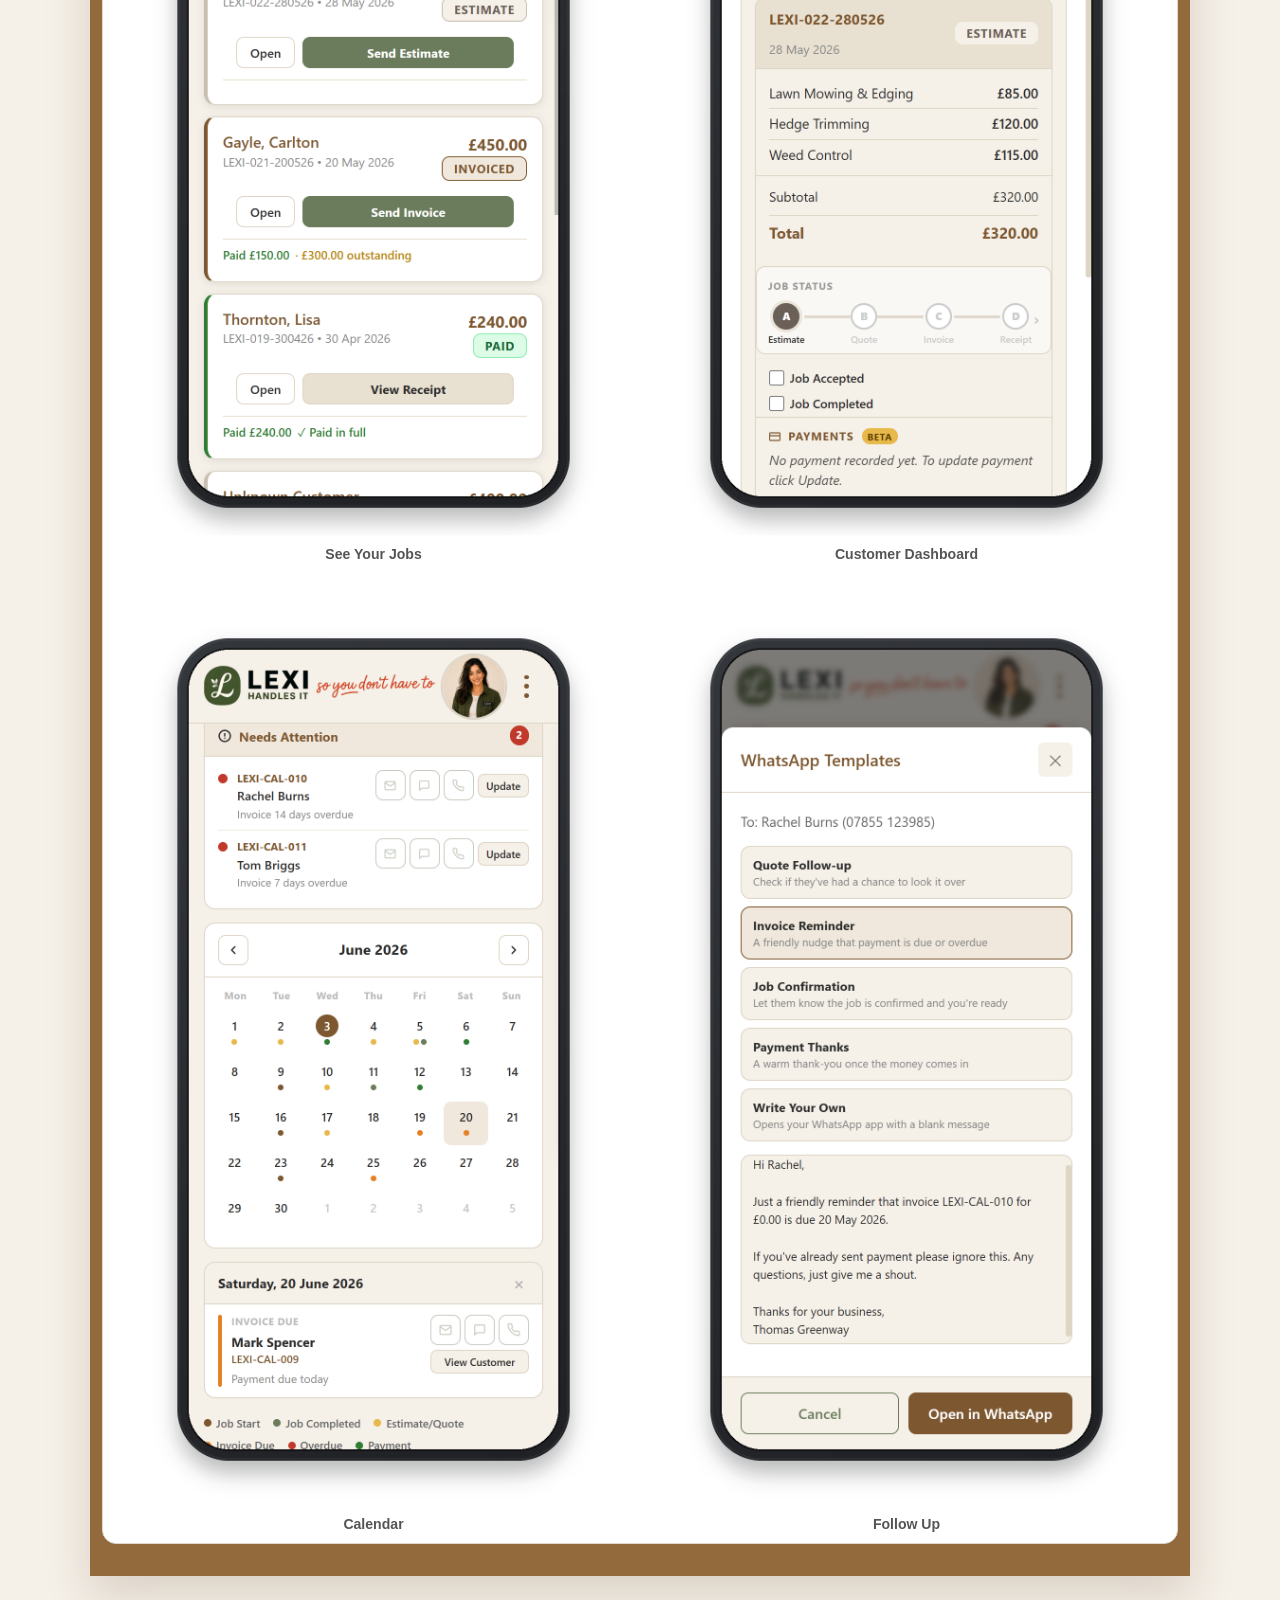
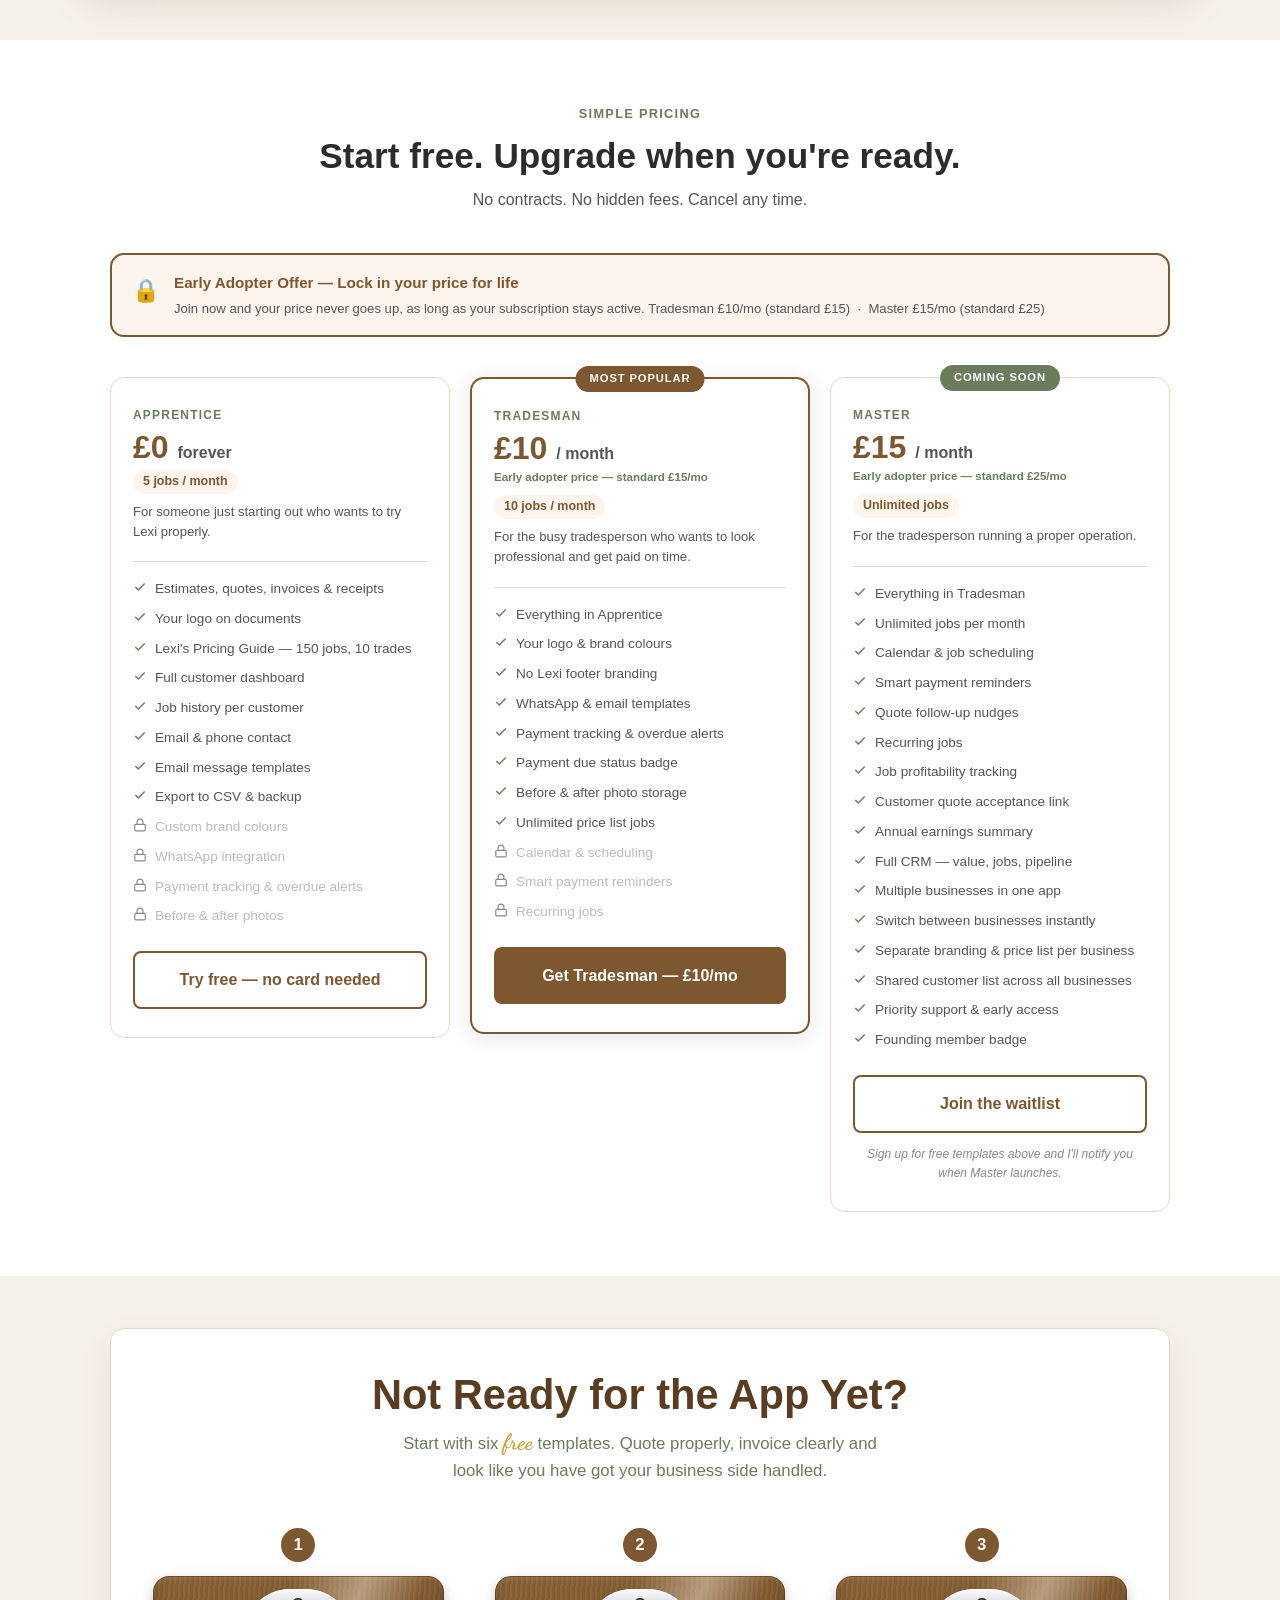
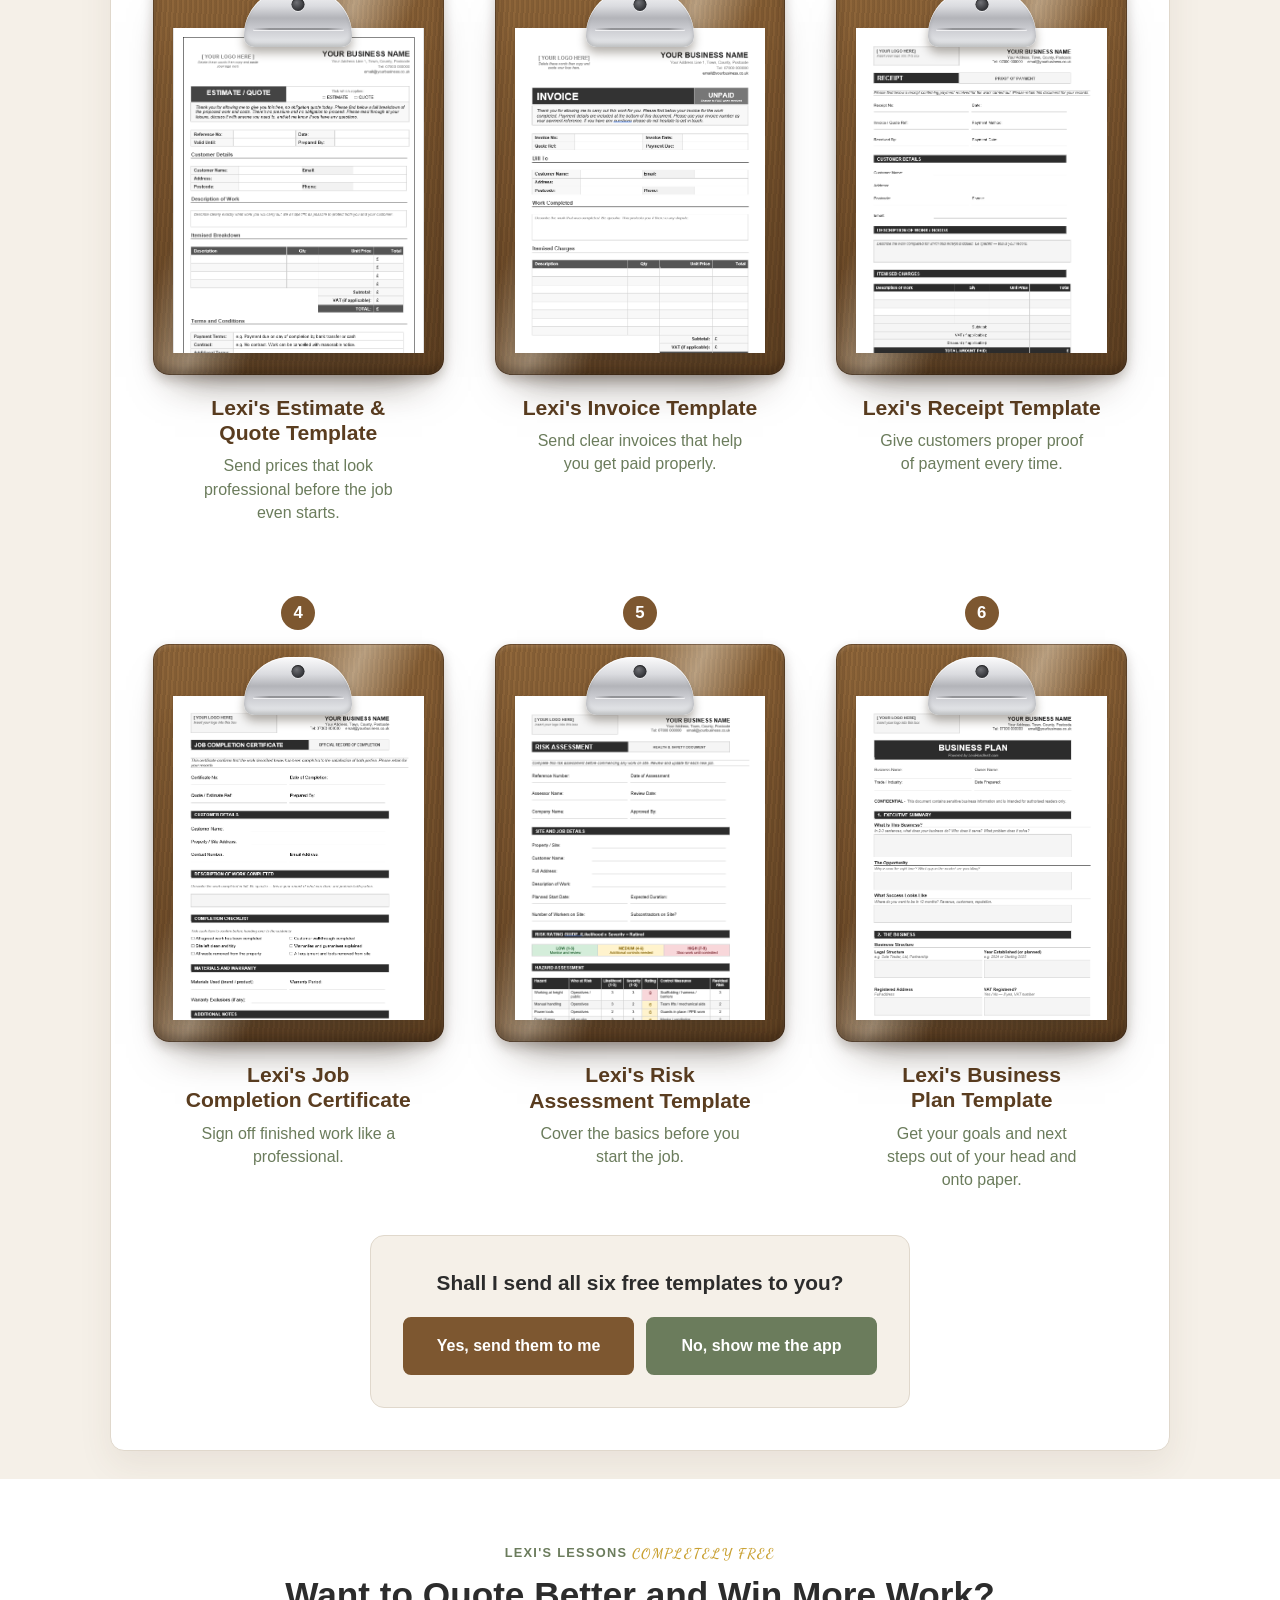
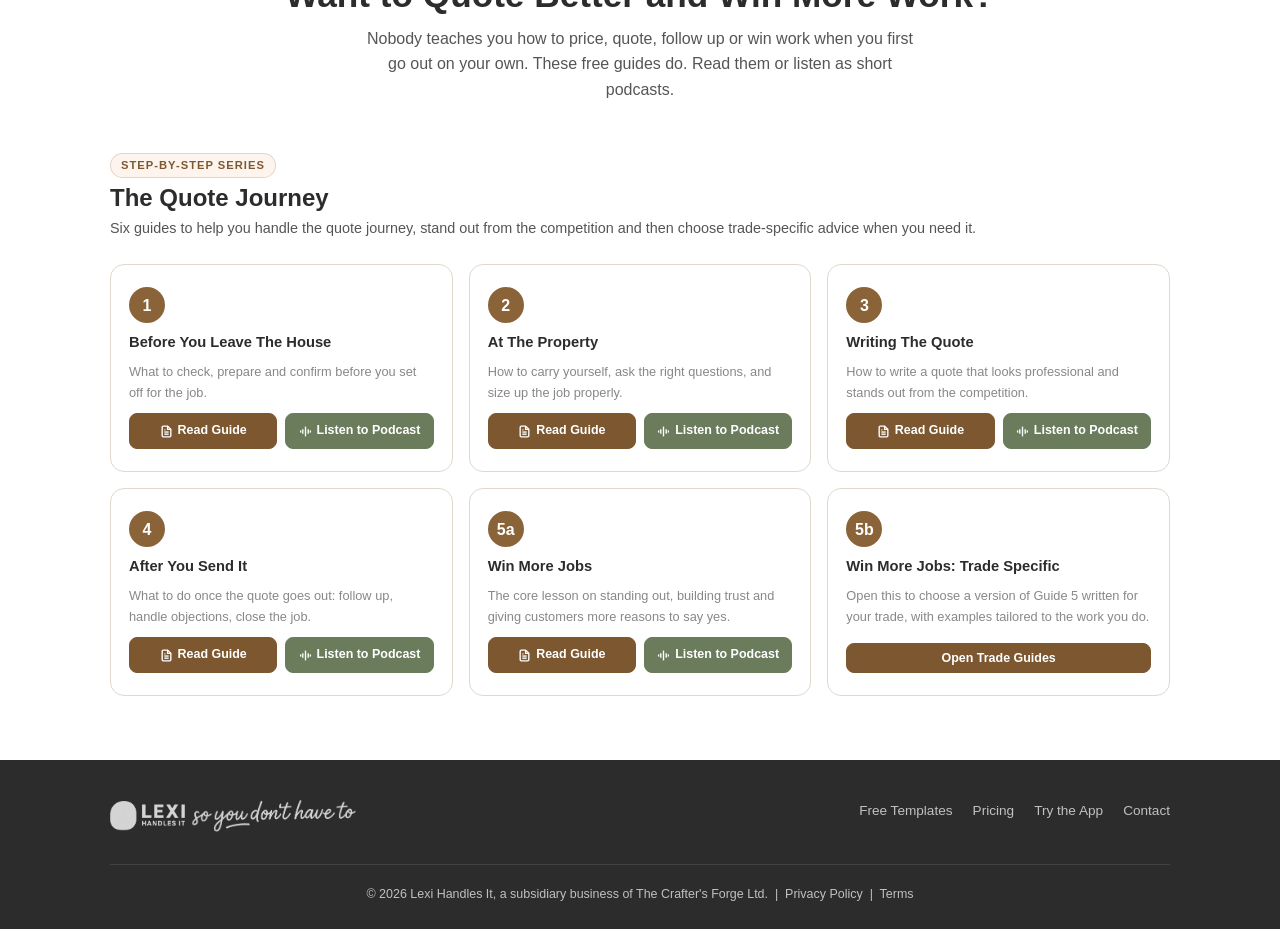
==== commit c5e49dc8: "Add files via upload" ====
--- a/index.html
+++ b/index.html
@@ -8,7 +8,7 @@
   <link rel="preconnect" href="https://fonts.googleapis.com">
   <link rel="preconnect" href="https://fonts.gstatic.com" crossorigin>
   <link href="https://fonts.googleapis.com/css2?family=Dancing+Script:wght@600;700&family=Cormorant+Garamond:ital,wght@0,300;0,400;0,500;0,600;0,700;1,400&family=Mulish:wght@300;400;500;600&display=swap" rel="stylesheet">
-  <link rel="stylesheet" href="style.css?v=20260604-tidy-app-intro">
+  <link rel="stylesheet" href="style.css?v=20260604-pricing-order">
 </head>
 <body>
 
@@ -38,12 +38,13 @@
         <h1>Hi, I'm Lexi.</h1>
         <p class="hero-ai-line">Your AI assistant for the business side of your trade. I'll help you:</p>
         <div class="hero-feature-grid" aria-label="What Lexi helps with">
-          <div class="hero-feature hero-feature-gold hero-feature-documents"><svg viewBox="0 0 24 24" aria-hidden="true"><path d="M14 2H6a2 2 0 0 0-2 2v16a2 2 0 0 0 2 2h12a2 2 0 0 0 2-2V8Z"/><path d="M14 2v6h6M8 13h8M8 17h8"/></svg><span><strong>Create professional documents</strong><small>Professionally branded quotes, estimates, invoices and receipts fast.</small></span></div>
-          <div class="hero-feature hero-feature-sage"><span class="hero-pound-icon" aria-hidden="true">&pound;</span><span><strong>Chase payments</strong><small>Ready-made messages make following up less awkward.</small></span></div>
-          <div class="hero-feature hero-feature-walnut"><svg viewBox="0 0 24 24" aria-hidden="true"><path d="M9 5h10M9 12h10M9 19h10M4 5h.01M4 12h.01M4 19h.01"/></svg><span><strong>Track every job</strong><small>Keep customers and jobs organised in one place.</small></span></div>
-          <div class="hero-feature hero-feature-gold"><svg viewBox="0 0 24 24" aria-hidden="true"><path d="M2 12s3.5-6 10-6 10 6 10 6-3.5 6-10 6S2 12 2 12Z"/><circle cx="12" cy="12" r="2.5"/></svg><span><strong>See who owes what</strong><small>Know what is paid and outstanding at a glance.</small></span></div>
-          <div class="hero-feature hero-feature-sage"><svg viewBox="0 0 24 24" aria-hidden="true"><path d="M6 2v4M18 2v4M3 9h18M5 4h14a2 2 0 0 1 2 2v14H3V6a2 2 0 0 1 2-2Z"/></svg><span><strong>Manage your diary</strong><small>Schedule jobs and keep your calendar organised.</small></span></div>
-          <div class="hero-feature hero-feature-walnut"><svg viewBox="0 0 24 24" aria-hidden="true"><path d="M4 4h16v12H5.2L4 17.2V4ZM8 20h8M12 16v4"/></svg><span><strong>Share your details</strong><small>Send business and payment information instantly.</small></span></div>
+          <div class="hero-feature hero-feature-gold hero-feature-documents"><svg viewBox="0 0 24 24" aria-hidden="true"><path d="M14 2H6a2 2 0 0 0-2 2v16a2 2 0 0 0 2 2h12a2 2 0 0 0 2-2V8Z"/><path d="M14 2v6h6M8 13h8M8 17h8"/></svg><span><strong>Create professional documents</strong><small>Professionally branded quotes, estimates, invoices and receipts fast.</small></span></div>
+          <div class="hero-feature hero-feature-gold"><svg viewBox="0 0 24 24" aria-hidden="true"><circle cx="12" cy="12" r="9"/><path d="m8 12 2.6 2.6L16.5 9"/></svg><span><strong>Know when quotes are accepted</strong><small>Customers accept online, and you'll know the moment they say yes.</small></span></div>
+          <div class="hero-feature hero-feature-walnut"><svg viewBox="0 0 24 24" aria-hidden="true"><path d="M4 4h16v12H5.2L4 17.2V4ZM8 20h8M12 16v4"/></svg><span><strong>Share your details</strong><small>Send business and payment information instantly.</small></span></div>
+          <div class="hero-feature hero-feature-sage"><svg viewBox="0 0 24 24" aria-hidden="true"><path d="M6 2v4M18 2v4M3 9h18M5 4h14a2 2 0 0 1 2 2v14H3V6a2 2 0 0 1 2-2Z"/></svg><span><strong>Manage your diary</strong><small>Schedule jobs and keep your calendar organised.</small></span></div>
+          <div class="hero-feature hero-feature-walnut"><svg viewBox="0 0 24 24" aria-hidden="true"><path d="M9 5h10M9 12h10M9 19h10M4 5h.01M4 12h.01M4 19h.01"/></svg><span><strong>Track every job</strong><small>Keep customers and jobs organised in one place.</small></span></div>
+          <div class="hero-feature hero-feature-gold"><svg viewBox="0 0 24 24" aria-hidden="true"><path d="M2 12s3.5-6 10-6 10 6 10 6-3.5 6-10 6S2 12 2 12Z"/><circle cx="12" cy="12" r="2.5"/></svg><span><strong>See who owes what</strong><small>Know what is paid and outstanding at a glance.</small></span></div>
+          <div class="hero-feature hero-feature-sage"><span class="hero-pound-icon" aria-hidden="true">&pound;</span><span><strong>Chase payments easily</strong><small>Ready-made messages make following up less awkward.</small></span></div>
         </div>
 
       </div>
@@ -53,72 +54,52 @@
   <section class="app-journey-section" id="lexi-app">
     <div class="container">
       <div class="app-journey-panel">
-        <div class="app-trades-band">
-          <p class="app-trades-title">Made for every trade</p>
-          <div class="hero-trade-grid app-trade-grid" aria-label="Trades Lexi supports">
-            <div class="hero-trade hero-trade-sage"><svg viewBox="0 0 24 24" aria-hidden="true"><path d="M11 20A7 7 0 0 1 9.8 6.1C15.5 5 18 2 18 2c1 5.3-1 10.8-5.8 12.8C9.8 15.8 8 18 8 21"/></svg><span>Gardeners</span></div>
-            <div class="hero-trade hero-trade-walnut"><svg viewBox="0 0 24 24" aria-hidden="true"><path d="M14.7 6.3a4 4 0 0 0-5-5l2.1 2.1-2.4 2.4-2.1-2.1a4 4 0 0 0 5 5L5 16l3 3 6.7-7.3a4 4 0 0 0 5-5l-2.1 2.1-2.4-2.4 2.1-2.1Z"/></svg><span>Plumbers</span></div>
-            <div class="hero-trade hero-trade-gold"><svg viewBox="0 0 24 24" aria-hidden="true"><path d="m15 5-8.5 8.5M14 4l6 6M5 13l6 6M3 21l4-4"/></svg><span>Builders</span></div>
-            <div class="hero-trade hero-trade-gold"><svg viewBox="0 0 24 24" aria-hidden="true"><path d="m13 2-9 12h8l-1 8 9-12h-8l1-8Z"/></svg><span>Electricians</span></div>
-            <div class="hero-trade hero-trade-sage"><svg viewBox="0 0 24 24" aria-hidden="true"><path d="M12 22c4.4 0 7-3 7-7.1 0-2.5-1.3-4.9-3.3-6.4.1 2-1 3.5-2.2 4.4.3-4.2-2.2-8-6-10.9.2 3.5-2.5 6.1-2.5 10.2C5 17.6 8.1 22 12 22Z"/></svg><span>Gas Engineers</span></div>
-            <div class="hero-trade hero-trade-walnut"><svg viewBox="0 0 24 24" aria-hidden="true"><path d="M3 21h18M6 21V8l6-5 6 5v13M9 12h6M9 16h6"/></svg><span>All Trades</span></div>
+        <div class="app-tools-visual">
+          <img src="Lexi with tools.png" alt="Lexi standing beside tools for a range of trades" class="app-tools-image" />
+          <div class="app-tools-copy">
+            <h2>Made for every trade</h2>
           </div>
         </div>
-        <div class="app-bridge-content app-intro-content">
-          <div class="app-bridge-copy">
-            <h2>See what Lexi can make in minutes.</h2>
-            <p>A professionally branded estimate that helps you stand out and win the job.</p>
-          </div>
-          <div class="app-bridge-portrait">
-            <img src="Lexi on Tablet.png" alt="Lexi" />
-          </div>
-        </div>
-
+        <div class="app-estimate-intro">
+          <h2>Now let's make your paperwork look the part.</h2>
+          <p>A professionally branded estimate that helps you stand out and win the job.</p>
+        </div>
         <div class="hero-tablet-wrap">
           <div class="hero-tablet-stage">
             <img src="hero-finished-estimate-cropped.png?v=20260604-full-device" class="hero-tablet-img" alt="Lexi Handles It — branded estimate on tablet" />
           </div>
         </div>
-        <div class="app-showcase-cta" style="padding:24px 20px">
-          <a href="YOUR_APP_URL" class="btn btn-outline btn-lg" target="_blank">Try Lexi free</a>
-        </div>
-
-        <!-- THIS IS FOR YOU IF -->
-        <div style="padding:0 20px 32px">
-          <div class="fit-strip-inner choice-panel" style="background:#fff">
-            <h2 class="choice-title">This is for you if...</h2>
-            <ul class="fit-list">
-              <li>You have only been doing business on your own for a little while.</li>
-              <li>You are good at your trade but still sending prices over WhatsApp.</li>
-              <li>You want to look more professional but don't know where to start.</li>
-              <li>You're tired of chasing payments awkwardly.</li>
-            </ul>
-          </div>
+        <div class="app-next-step-panel">
+          <h2>Ready to stop winging the business side?</h2>
+          <p>You already know your trade. Lexi helps you make the paperwork look professional, keep jobs organised and chase payments without the awkwardness.</p>
+          <a href="YOUR_APP_URL" class="btn app-result-cta" target="_blank">Make my paperwork look like this</a>
         </div>
 
         <div class="app-how-block" id="how-it-works">
-          <p class="section-eyebrow">How it works</p>
-          <h2 class="section-title">Three quick steps, then Lexi can brand your business, make you look professional and keep you on track.</h2>
+          <p class="section-eyebrow">How Lexi Handles It</p>
+          <h2 class="section-title">Three quick steps to set everything up. Then the business side gets a whole lot easier.</h2>
           <div class="steps-row">
             <div class="step-card">
-              <div class="step-num">1</div>
-              <h3>Set up your business and build your price list</h3>
-              <p class="step-desc-lg">Add your company details, branding and price list once.</p>
+              <div class="step-heading-row">
+                <div class="step-num">1</div>
+                <h3>Add your company details and price list, once.</h3>
+              </div>
               <div class="step-mockup-pair" aria-hidden="true">
                 <div class="step-mockup-col">
                   <img src="setup-01-about-you.png.png" alt="Business setup">
-                  <p class="step-img-label">Add Company Details</p>
+                  <p class="step-img-label">Company Details</p>
                 </div>
                 <div class="step-mockup-col">
                   <img src="setup-02-about-you-expanded.png.png" alt="Price list">
-                  <p class="step-img-label">Add your Logo and Brand</p>
+                  <p class="step-img-label">Logo and Brand Colours</p>
                 </div>
               </div>
             </div>
             <div class="step-card">
-              <div class="step-num">2</div>
-              <h3>Create and Send</h3>
-              <p class="step-desc-lg">Pick your customer, tap your jobs, send what's needed. Done.</p>
+              <div class="step-heading-row">
+                <div class="step-num">2</div>
+                <h3>Select your customer, add your jobs, send what's needed. Done.</h3>
+              </div>
               <div class="step-mockup-pair" aria-hidden="true">
                 <div class="step-mockup-col">
                   <img src="create-send-01-builder.png.png" alt="Create a quote">
@@ -131,9 +112,10 @@
               </div>
             </div>
             <div class="step-card">
-              <div class="step-num">3</div>
-              <h3>Track jobs and chase payments</h3>
-              <p class="step-chase-copy">See who owes what, what needs following up, and send ready-made chase messages without feeling awkward.</p>
+              <div class="step-heading-row step-heading-row-long">
+                <div class="step-num">3</div>
+                <h3>Track jobs, see who owes what and send ready-made chase messages without feeling awkward.</h3>
+              </div>
               <div class="step-mockup-pair" aria-hidden="true">
                 <div class="step-mockup-col">
                   <img src="track-01-jobs-list.png.png" alt="See Your Jobs">
--- a/style.css
+++ b/style.css
@@ -1309,7 +1309,7 @@
 
 @media (max-width: 760px) {
   .pricing-grid { grid-template-columns: 1fr; max-width: 400px; margin-left: auto; margin-right: auto; }
-  .price-card.featured { order: -1; }
+  .price-card.featured { order: initial; }
 }
 
 /* ── TRUST STRIP ── */
@@ -2828,4 +2828,210 @@
   .app-trades-band .hero-trade { font-size: 0.74rem; }
   .app-journey-panel .app-intro-content { padding-top: 14px !important; padding-bottom: 0 !important; }
   .app-intro-content .app-bridge-portrait img { width: min(27vw, 102px) !important; }
+}
+/* Tools image with trade copy placed in its open space */
+.app-tools-visual {
+  position: relative;
+  width: 100%;
+  aspect-ratio: 3 / 2;
+  overflow: hidden;
+  background: #936a3b;
+}
+.app-tools-image {
+  display: block;
+  width: 100%;
+  height: 100%;
+  object-fit: contain;
+  object-position: center bottom;
+}
+.app-tools-copy {
+  position: absolute;
+  z-index: 2;
+  top: clamp(20px, 4vw, 46px);
+  left: clamp(18px, 5vw, 54px);
+  width: min(68%, 700px);
+}
+.app-tools-copy h2 {
+  color: var(--white);
+  font-size: clamp(1.35rem, 3.2vw, 2.4rem);
+  line-height: 1.1;
+  margin: 0 0 clamp(12px, 2vw, 22px);
+}
+.app-tools-copy .app-trade-grid {
+  display: grid !important;
+  grid-template-columns: repeat(3, minmax(0, 1fr));
+  gap: clamp(7px, 1.5vw, 14px) clamp(10px, 2vw, 20px);
+  margin: 0 !important;
+}
+.app-tools-copy .hero-trade,
+.app-tools-copy .hero-trade span {
+  color: var(--white);
+}
+.app-tools-copy .hero-trade {
+  justify-content: flex-start;
+  font-size: clamp(0.78rem, 1.5vw, 1rem);
+}
+.app-estimate-intro {
+  padding: clamp(18px, 3vw, 28px) 18px 4px;
+  text-align: center;
+}
+.app-estimate-intro h2 {
+  color: var(--white);
+  font-size: clamp(1.35rem, 3vw, 2rem);
+  margin: 0 0 8px;
+}
+.app-estimate-intro p {
+  color: var(--white);
+  margin: 0 auto;
+  max-width: 42rem;
+}
+@media (max-width: 520px) {
+  .app-tools-copy {
+    top: 12px;
+    left: 12px;
+    width: 72%;
+  }
+  .app-tools-copy h2 {
+    font-size: 1.08rem;
+    margin-bottom: 8px;
+  }
+  .app-tools-copy .app-trade-grid {
+    gap: 5px 7px !important;
+  }
+  .app-tools-copy .hero-trade {
+    font-size: 0.63rem;
+    gap: 4px;
+  }
+  .app-tools-copy .hero-trade svg {
+    width: 12px;
+    height: 12px;
+  }
+  .app-estimate-intro {
+    padding: 14px 12px 2px;
+  }
+}
+/* Clean tools message and one continuous warm-brown showcase */
+.app-journey-panel,
+.app-tools-visual,
+.app-estimate-intro,
+.app-journey-panel .hero-tablet-wrap,
+.app-journey-panel .hero-tablet-stage,
+.app-journey-panel .app-showcase-cta {
+  background: #936a3b !important;
+}
+.app-tools-copy {
+  width: min(62%, 640px);
+}
+.app-tools-copy h2 {
+  max-width: 14ch;
+  font-size: clamp(1.7rem, 4vw, 3rem);
+}
+.app-estimate-intro {
+  padding-top: clamp(20px, 4vw, 34px);
+}
+@media (max-width: 520px) {
+  .app-tools-copy {
+    width: 62%;
+  }
+  .app-tools-copy h2 {
+    font-size: clamp(1.15rem, 6vw, 1.55rem);
+  }
+}
+/* Focused bridge between the finished estimate and how it works */
+.app-next-step-panel {
+  width: min(calc(100% - 32px), 760px);
+  margin: clamp(18px, 4vw, 32px) auto clamp(24px, 5vw, 42px);
+  padding: clamp(22px, 4vw, 34px);
+  background: var(--white);
+  border: 1.5px solid var(--border);
+  border-radius: var(--radius);
+  text-align: center;
+}
+.app-next-step-panel h2 {
+  color: var(--walnut);
+  font-size: clamp(1.45rem, 3vw, 2rem);
+  line-height: 1.2;
+  margin: 0 0 10px;
+}
+.app-next-step-panel p {
+  color: var(--charcoal);
+  font-size: clamp(0.98rem, 1.8vw, 1.08rem);
+  line-height: 1.6;
+  max-width: 38rem;
+  margin: 0 auto 20px;
+}
+.app-next-step-panel .app-result-cta {
+  width: min(100%, 390px);
+  background: var(--walnut);
+  color: var(--white);
+  border: 2px solid var(--walnut);
+  padding: 15px 20px;
+  font-size: clamp(0.98rem, 2vw, 1.08rem);
+  font-weight: 800;
+  box-shadow: none;
+}
+.app-next-step-panel .app-result-cta:hover {
+  background: var(--sage);
+  border-color: var(--sage);
+}
+@media (max-width: 520px) {
+  .app-next-step-panel {
+    width: calc(100% - 20px);
+    margin-top: 14px;
+    padding: 20px 14px;
+  }
+}
+/* Step 1 compact number and instruction */
+.step-heading-row {
+  display: flex;
+  align-items: center;
+  justify-content: center;
+  gap: 12px;
+  margin: 0 auto 12px;
+}
+.step-heading-row .step-num {
+  flex: 0 0 44px;
+  margin: 0 !important;
+}
+.step-heading-row h3 {
+  margin: 0;
+  text-align: left;
+  line-height: 1.3;
+}
+/* Visible compact headings and tighter spacing for steps 1 and 2 */
+.step-card .step-heading-row {
+  width: 100%;
+  justify-content: flex-start;
+  padding: 0 10px;
+  margin-bottom: 4px;
+}
+.step-card .step-heading-row h3 {
+  display: block !important;
+  color: var(--walnut-d) !important;
+  font-size: clamp(0.95rem, 1.6vw, 1.08rem) !important;
+  font-weight: 800 !important;
+  margin: 0 !important;
+}
+.step-card:has(.step-heading-row) {
+  padding-top: 12px;
+}
+.step-card:has(.step-heading-row) .step-mockup-pair {
+  margin-top: 6px;
+}
+@media (max-width: 640px) {
+  .step-card .step-heading-row {
+    padding: 0 6px;
+    gap: 10px;
+  }
+  .step-card:has(.step-heading-row) {
+    padding-top: 10px;
+  }
+}
+/* Step 3 uses the same compact heading treatment */
+.step-card .step-heading-row-long h3 {
+  font-size: clamp(0.9rem, 1.45vw, 1.02rem) !important;
+  line-height: 1.4;
+}
+.step-card:has(.step-heading-row-long) .step-mockup-pair {
+  margin-top: 6px;
 }
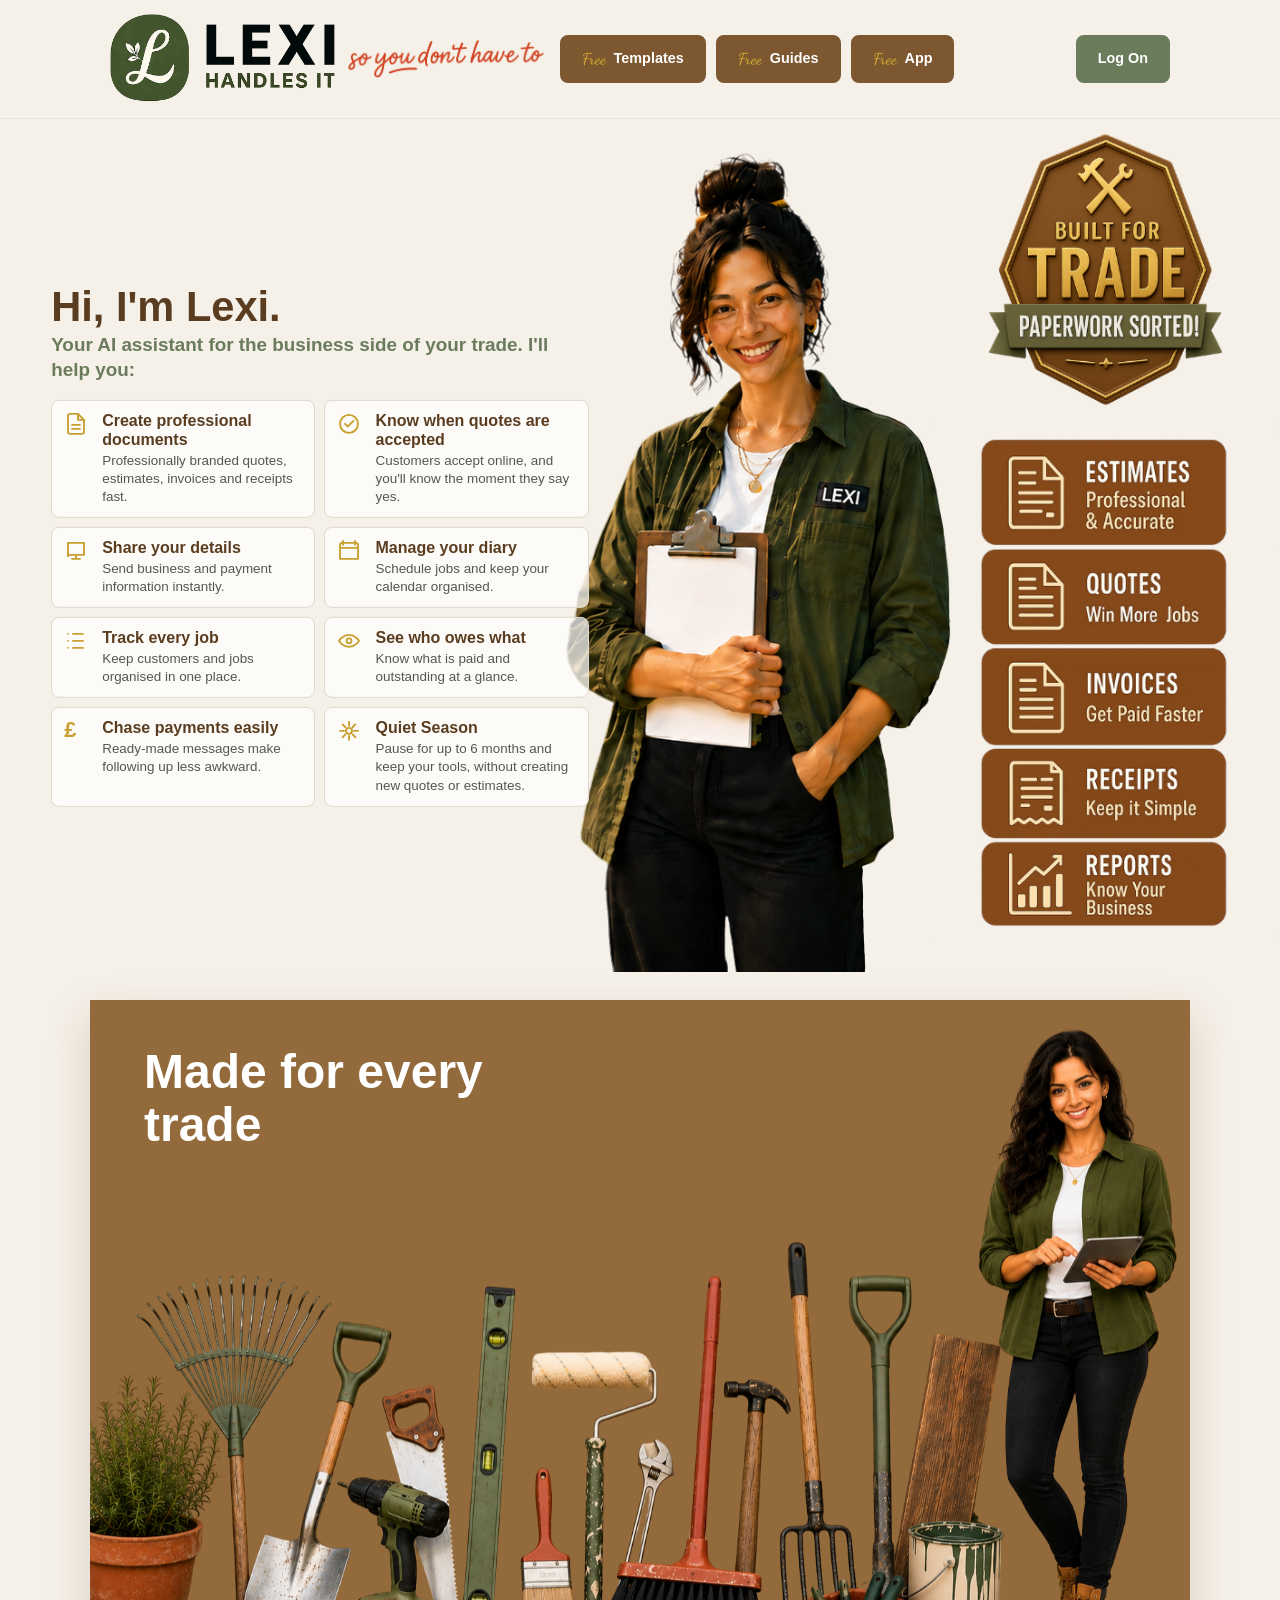
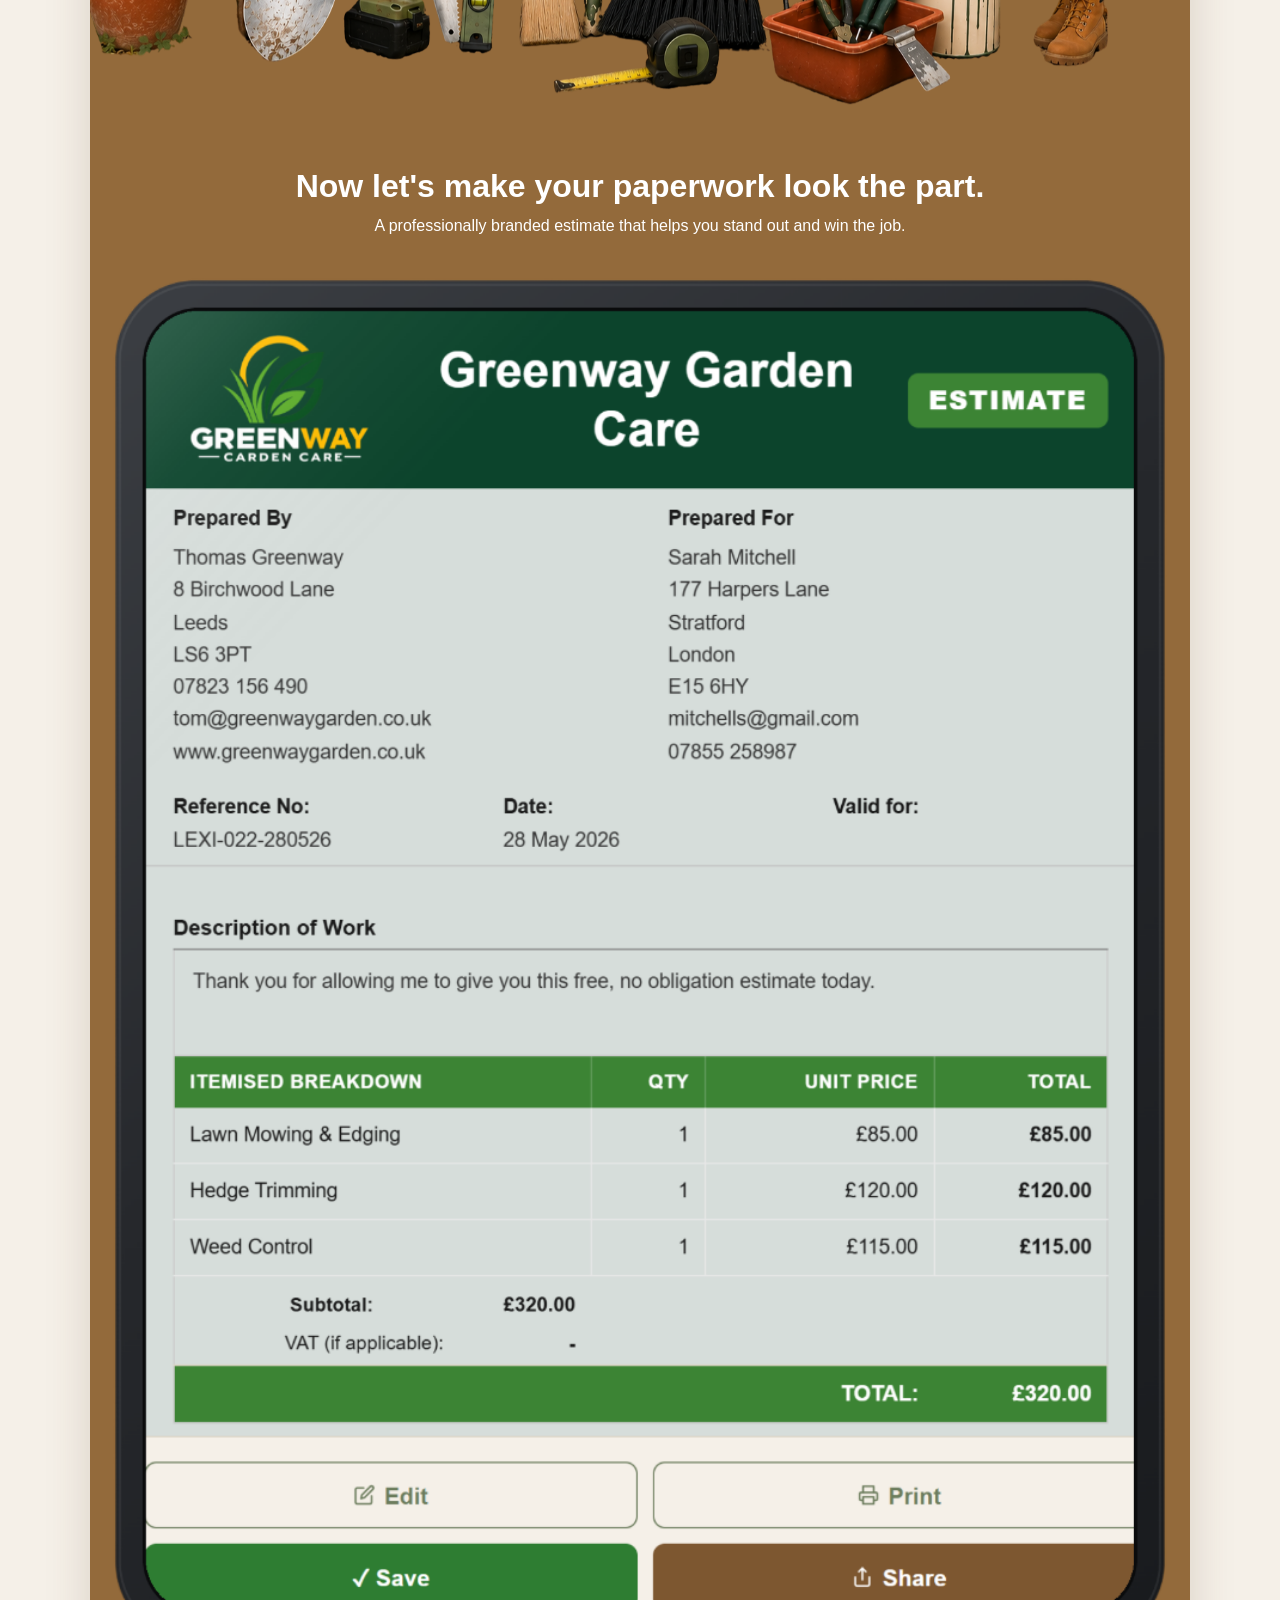
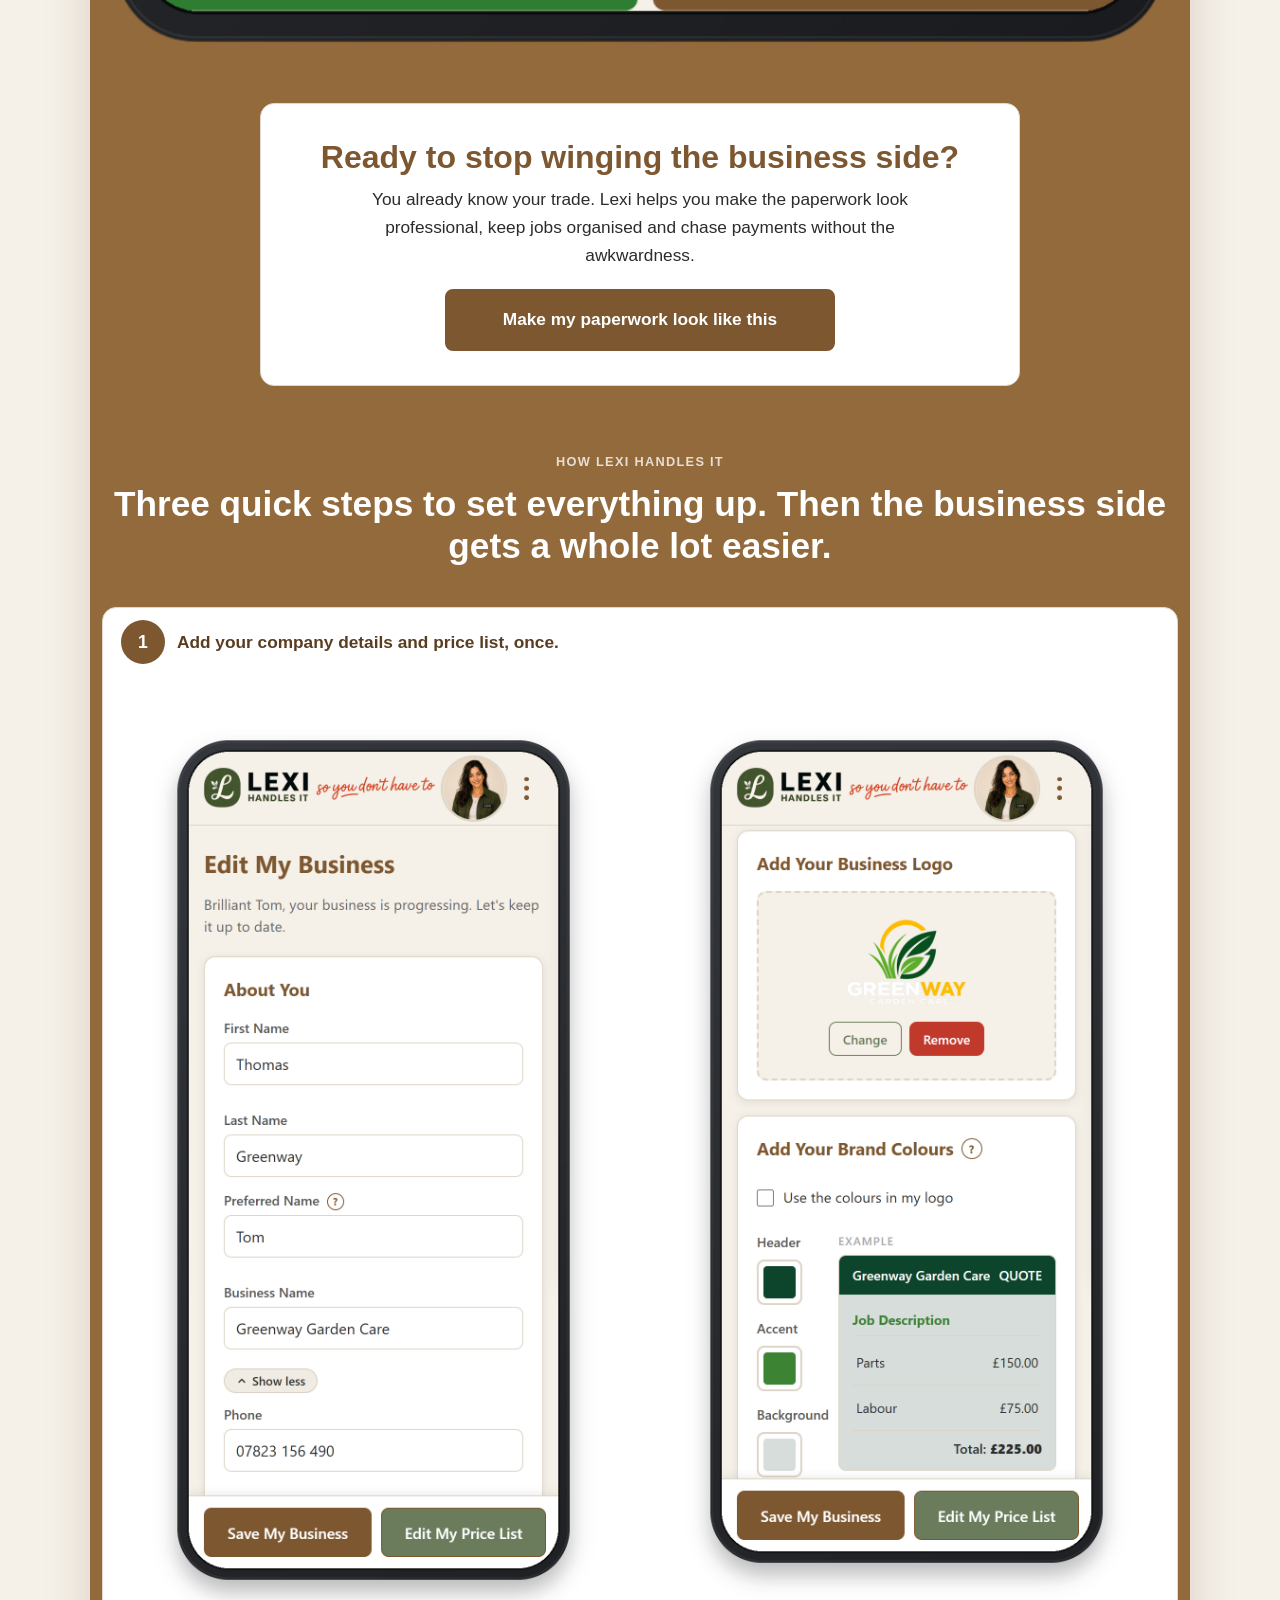
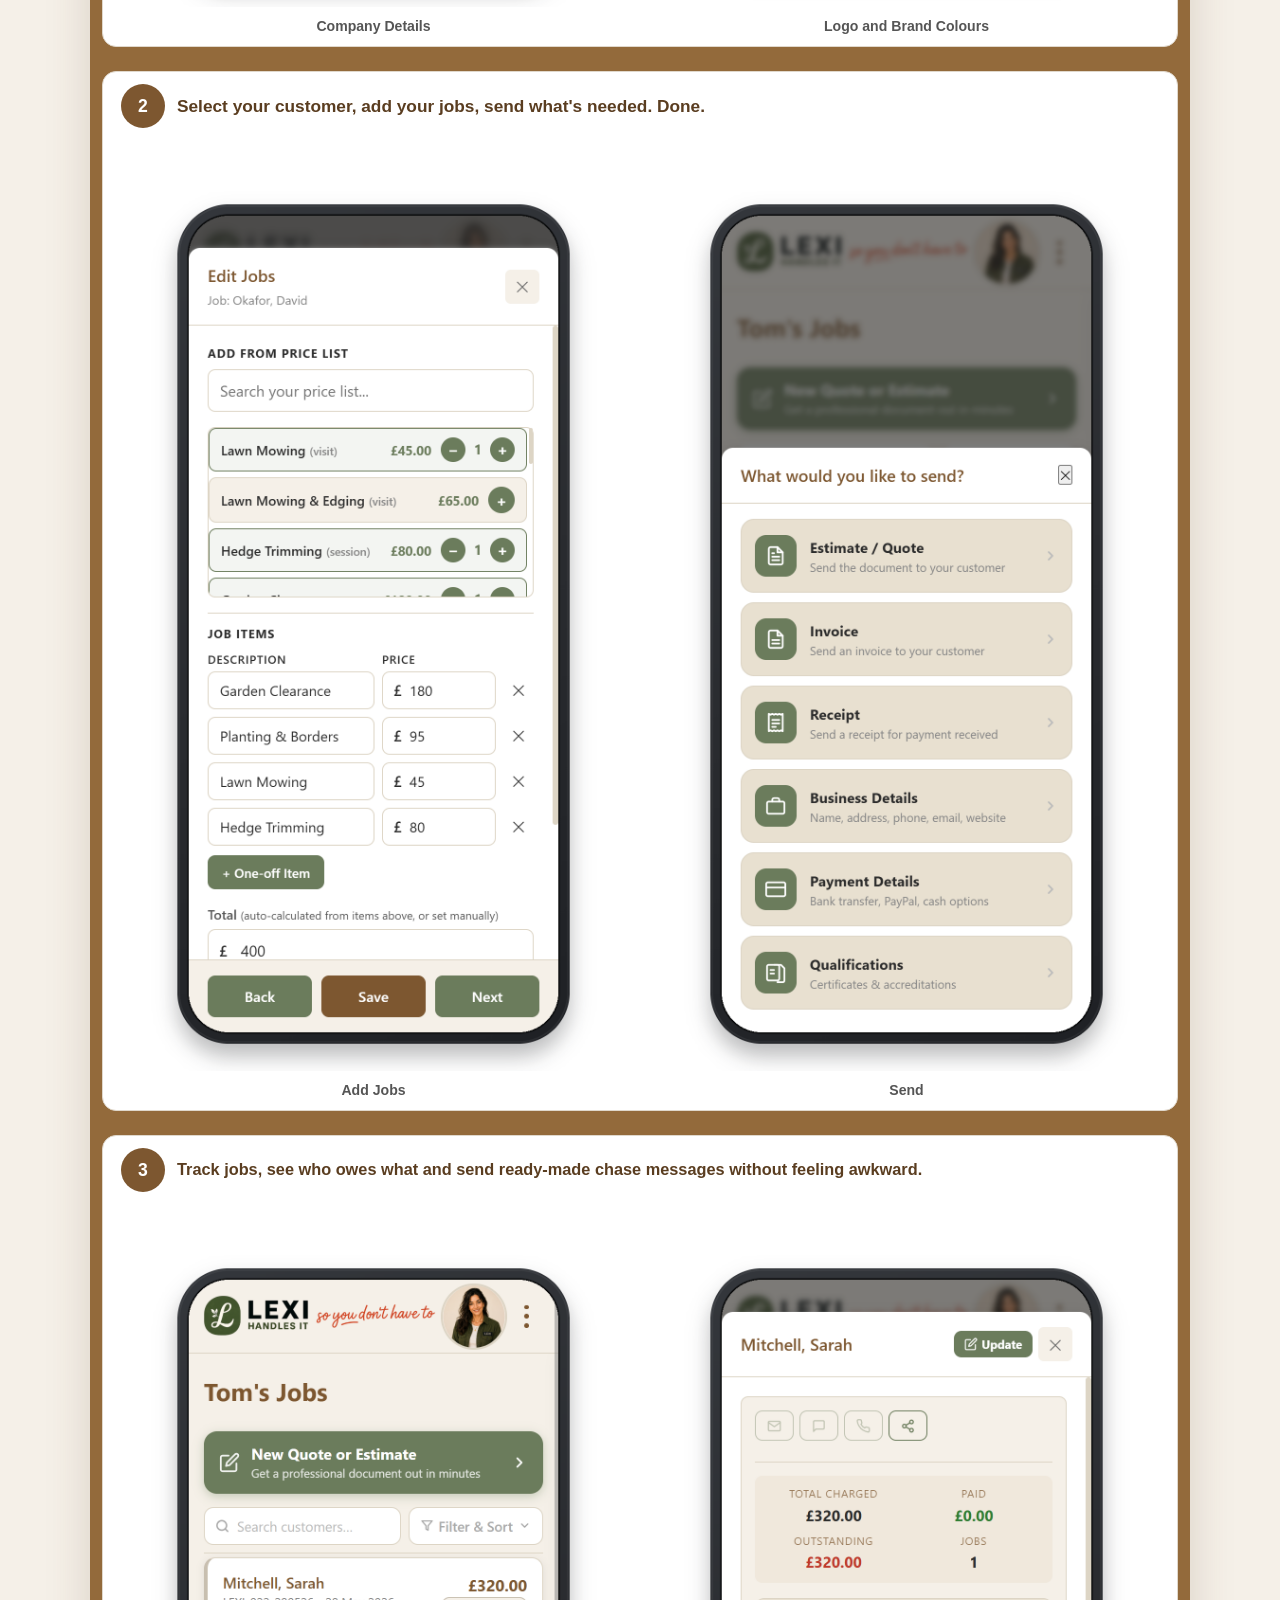
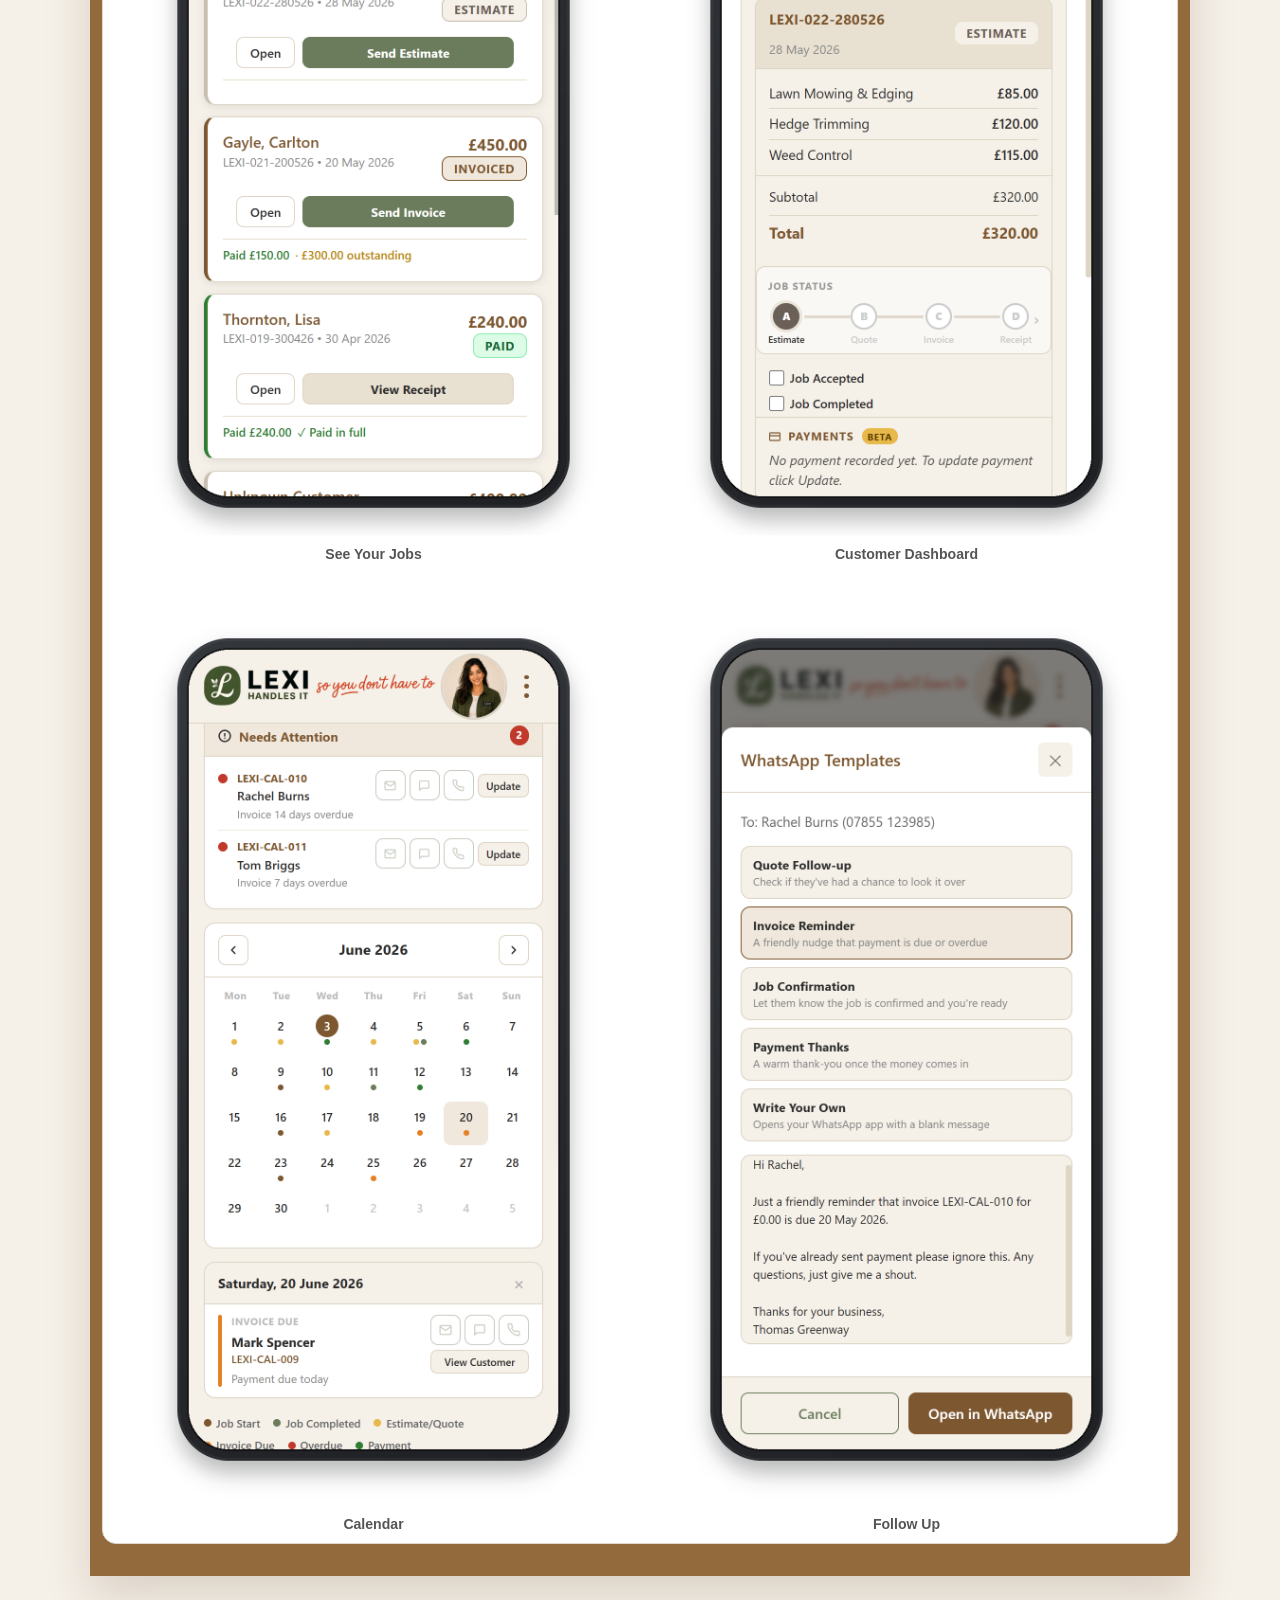
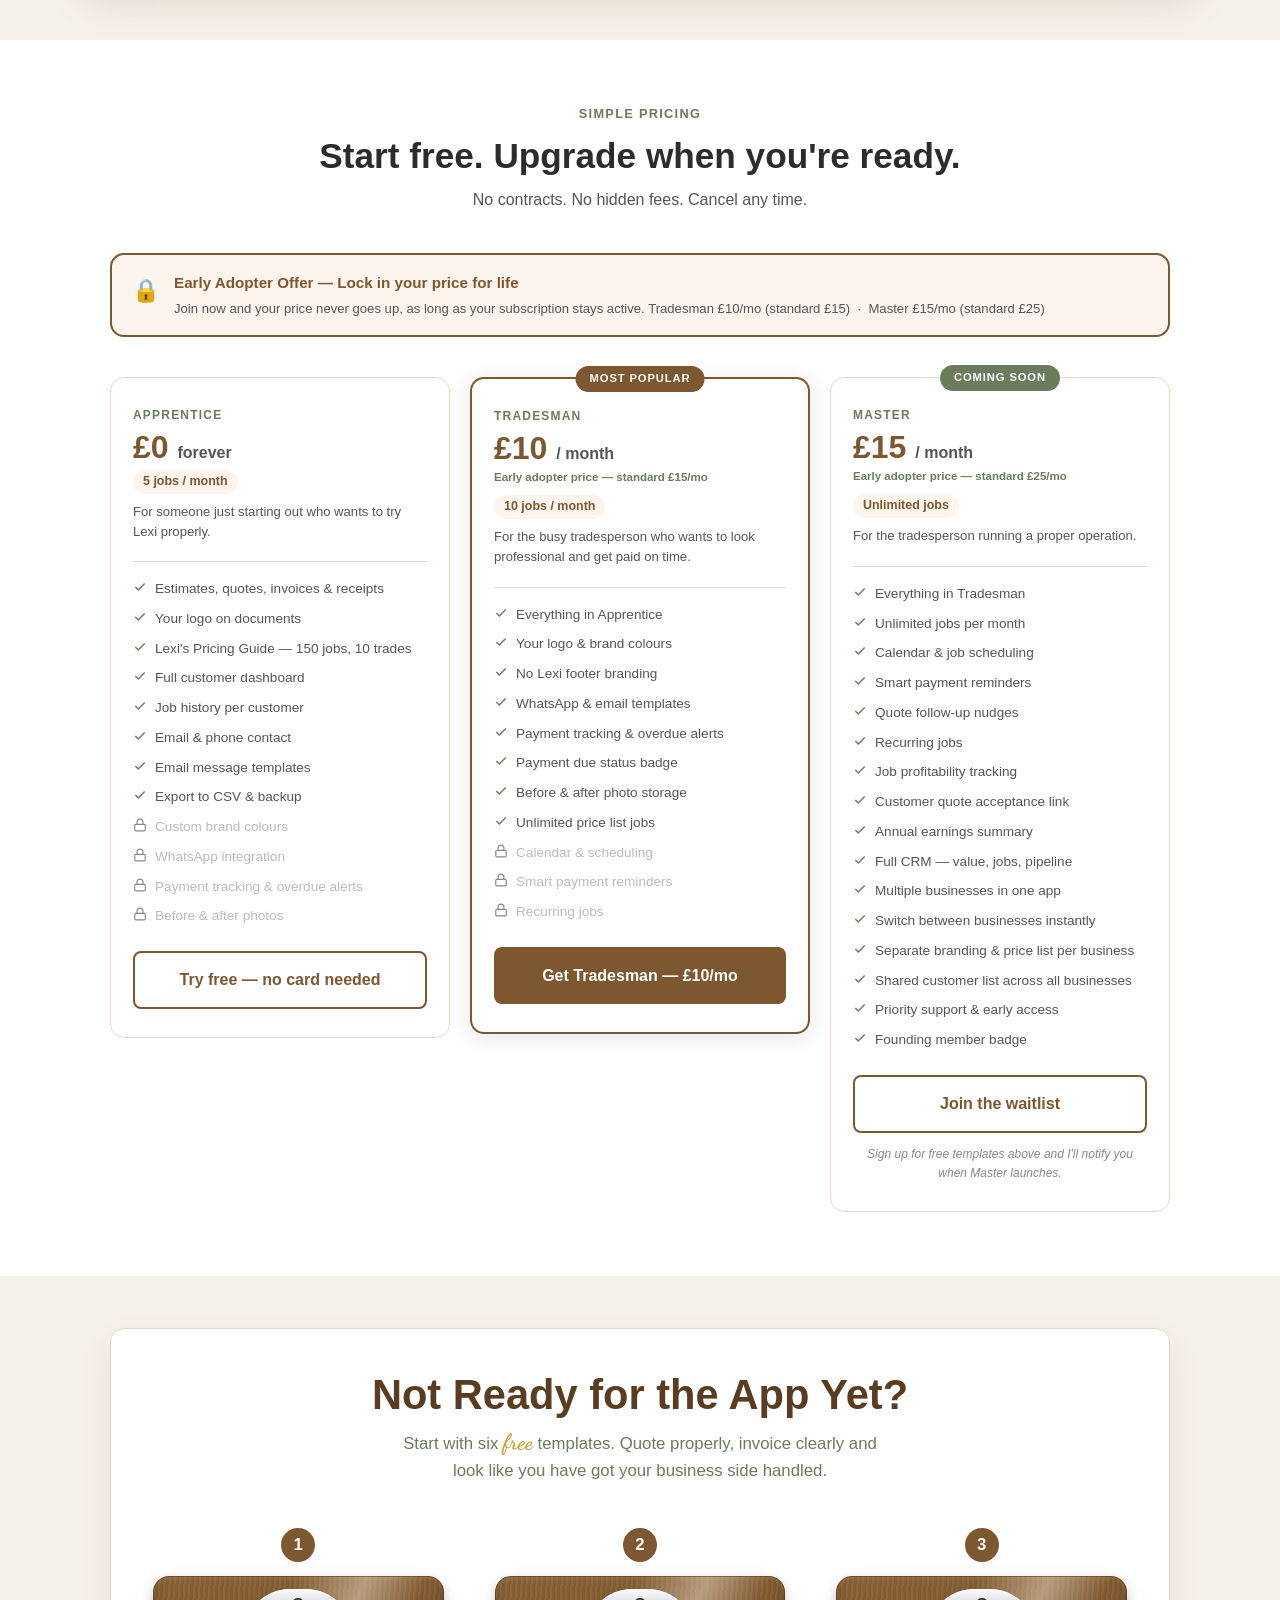
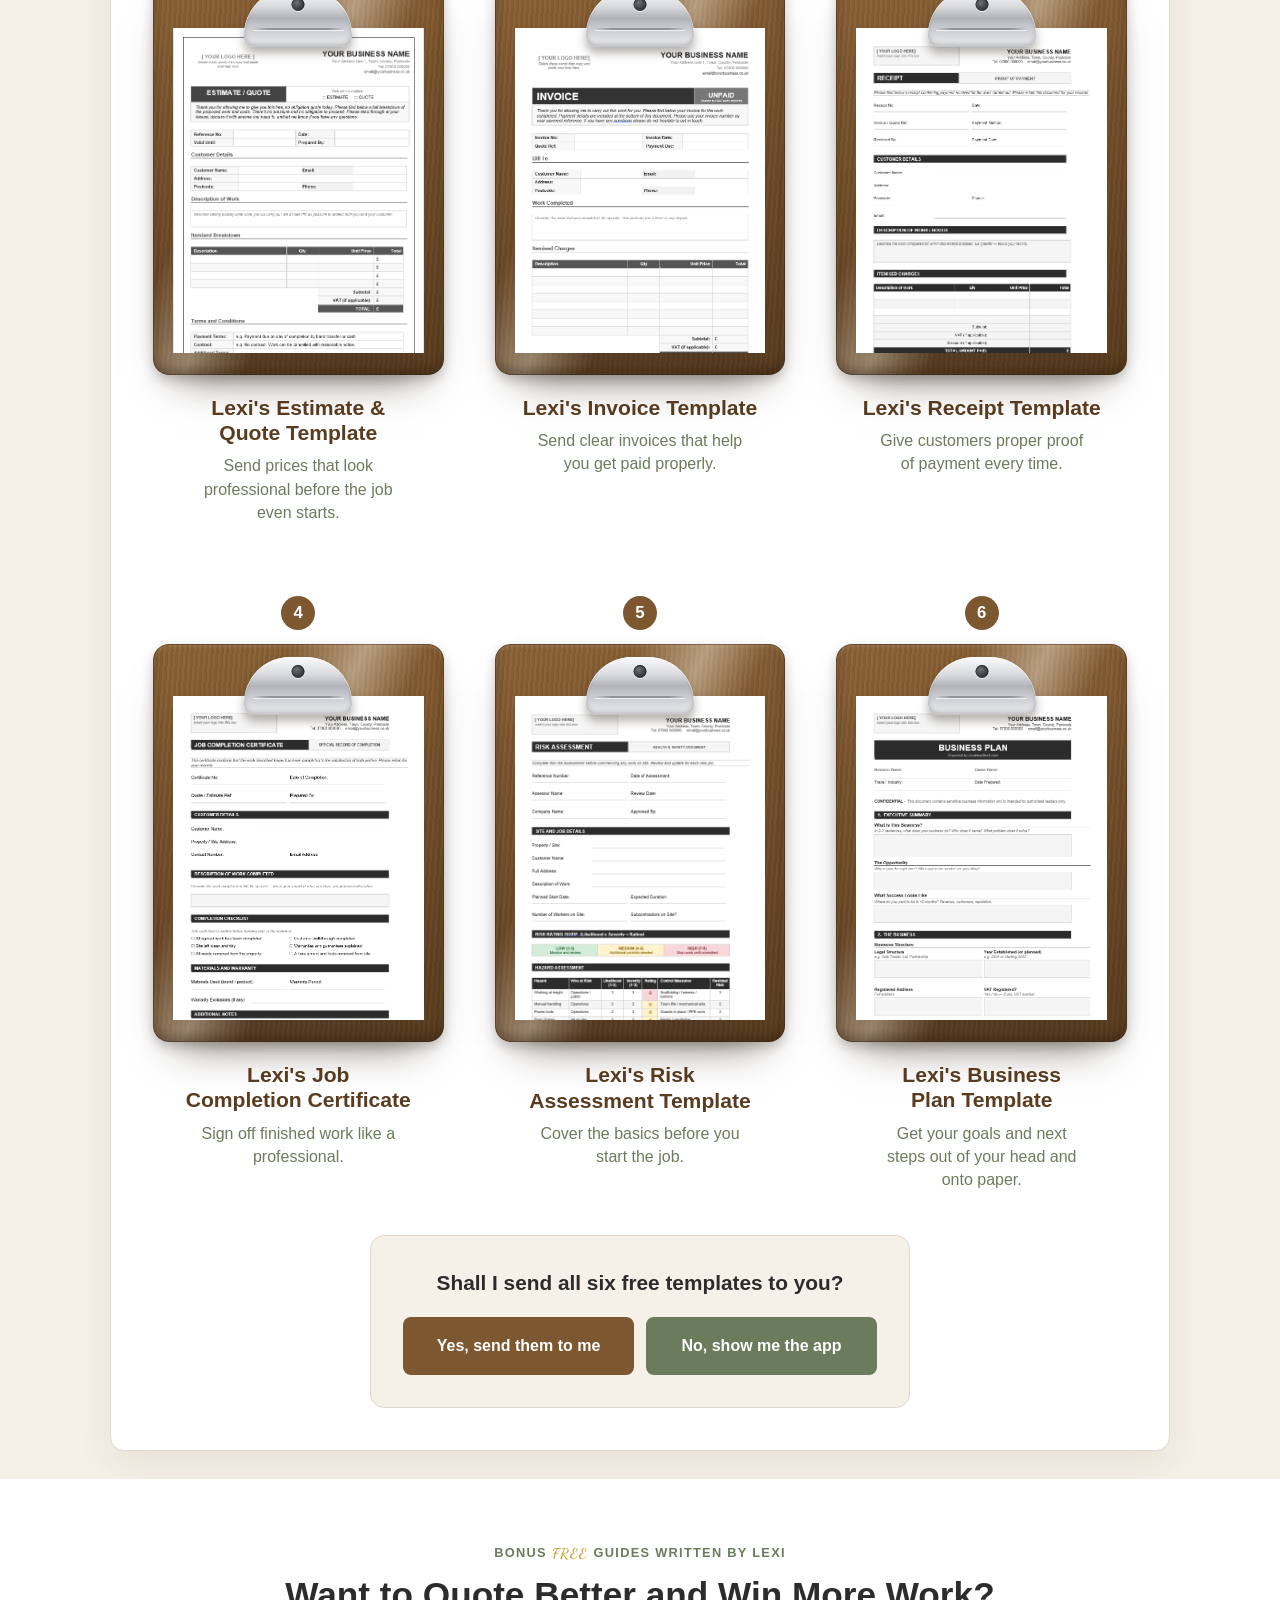
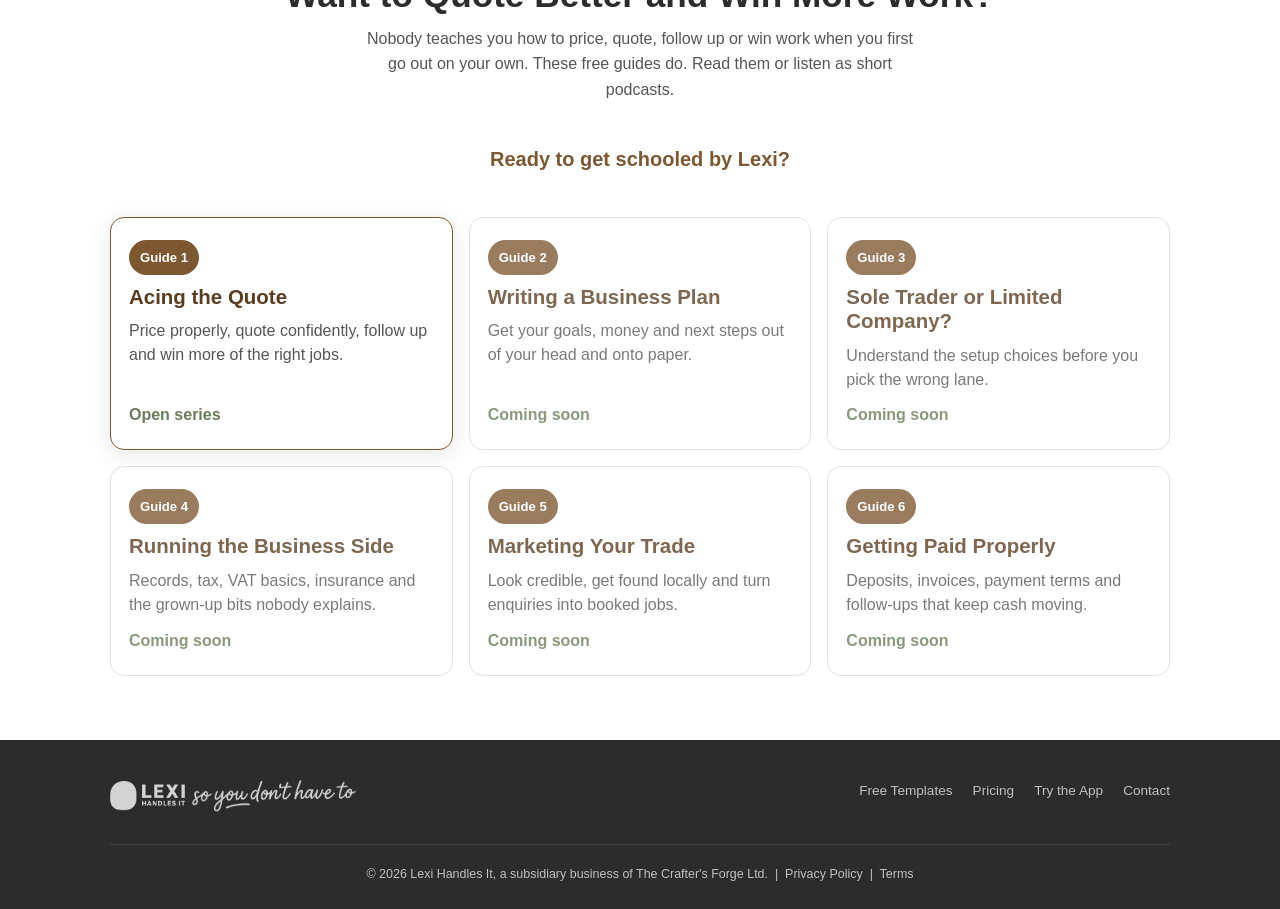
==== commit 1eaa1b57: "Add files via upload" ====
--- a/index.html
+++ b/index.html
@@ -8,7 +8,7 @@
   <link rel="preconnect" href="https://fonts.googleapis.com">
   <link rel="preconnect" href="https://fonts.gstatic.com" crossorigin>
   <link href="https://fonts.googleapis.com/css2?family=Dancing+Script:wght@600;700&family=Cormorant+Garamond:ital,wght@0,300;0,400;0,500;0,600;0,700;1,400&family=Mulish:wght@300;400;500;600&display=swap" rel="stylesheet">
-  <link rel="stylesheet" href="style.css?v=20260604-pricing-order">
+  <link rel="stylesheet" href="style.css?v=20260605-eight-feature-grid">
 </head>
 <body>
 
@@ -45,6 +45,7 @@
           <div class="hero-feature hero-feature-walnut"><svg viewBox="0 0 24 24" aria-hidden="true"><path d="M9 5h10M9 12h10M9 19h10M4 5h.01M4 12h.01M4 19h.01"/></svg><span><strong>Track every job</strong><small>Keep customers and jobs organised in one place.</small></span></div>
           <div class="hero-feature hero-feature-gold"><svg viewBox="0 0 24 24" aria-hidden="true"><path d="M2 12s3.5-6 10-6 10 6 10 6-3.5 6-10 6S2 12 2 12Z"/><circle cx="12" cy="12" r="2.5"/></svg><span><strong>See who owes what</strong><small>Know what is paid and outstanding at a glance.</small></span></div>
           <div class="hero-feature hero-feature-sage"><span class="hero-pound-icon" aria-hidden="true">&pound;</span><span><strong>Chase payments easily</strong><small>Ready-made messages make following up less awkward.</small></span></div>
+          <div class="hero-feature hero-feature-gold"><svg viewBox="0 0 24 24" aria-hidden="true"><path d="M12 3v4M12 17v4M5.6 5.6l2.8 2.8M15.6 15.6l2.8 2.8M3 12h4M17 12h4M5.6 18.4l2.8-2.8M15.6 8.4l2.8-2.8"/><circle cx="12" cy="12" r="3"/></svg><span><strong>Quiet Season</strong><small>Pause for up to 6 months and keep your tools, without creating new quotes or estimates.</small></span></div>
         </div>
 
       </div>
@@ -300,68 +301,51 @@
   <!-- ===== FREE GUIDES ===== -->
   <section class="guides-section" id="free-guides">
     <div class="container">
-      <p class="section-eyebrow">Lexi's Lessons <span class="script-gold-sm">Completely Free</span></p>
+      <p class="section-eyebrow">Bonus <span class="script-gold-sm">Free</span> guides written by Lexi</p>
       <h2 class="section-title">Want to Quote Better and Win More Work?</h2>
       <p class="section-sub">Nobody teaches you how to price, quote, follow up or win work when you first go out on your own. These free guides do. Read them or listen as short podcasts.</p>
-
-      <!-- The Quote Journey - Guides 1-6 -->
-      <div class="guides-block">
-        <div class="guides-block-header">
-          <span class="guides-badge">Step-by-Step Series</span>
-          <h3>The Quote Journey</h3>
-          <p>Six guides to help you handle the quote journey, stand out from the competition and then choose trade-specific advice when you need it.</p>
-        </div>
-        <div class="journey-grid">
-
-          <div class="journey-card">
-            <div class="journey-num">1</div>
-            <h4>Before You Leave The House</h4>
-            <p>What to check, prepare and confirm before you set off for the job.</p>
-            <div class="guide-actions"><a href="Lexi_Guide_1_Before_You_Leave_The_House.html" target="_blank" class="dl-btn dl-guide"><svg width="13" height="13" viewBox="0 0 24 24" fill="none" stroke="currentColor" stroke-width="2.5"><path d="M14 2H6a2 2 0 0 0-2 2v16a2 2 0 0 0 2 2h12a2 2 0 0 0 2-2V8z"/><polyline points="14 2 14 8 20 8"/><line x1="16" y1="13" x2="8" y2="13"/><line x1="16" y1="17" x2="8" y2="17"/><polyline points="10 9 9 9 8 9"/></svg> Read Guide</a><a href="YOUR_PODCAST_URL" target="_blank" class="dl-btn dl-podcast"><svg width="13" height="13" viewBox="0 0 24 24" fill="none" stroke="currentColor" stroke-width="2.5"><path d="M12 3v18"/><path d="M7 8v8"/><path d="M17 8v8"/><path d="M3 10v4"/><path d="M21 10v4"/></svg> Listen to Podcast</a></div>
-          </div>
-
-          <div class="journey-card">
-            <div class="journey-num">2</div>
-            <h4>At The Property</h4>
-            <p>How to carry yourself, ask the right questions, and size up the job properly.</p>
-            <div class="guide-actions"><a href="Lexi_Guide_2_At_The_Property.html" target="_blank" class="dl-btn dl-guide"><svg width="13" height="13" viewBox="0 0 24 24" fill="none" stroke="currentColor" stroke-width="2.5"><path d="M14 2H6a2 2 0 0 0-2 2v16a2 2 0 0 0 2 2h12a2 2 0 0 0 2-2V8z"/><polyline points="14 2 14 8 20 8"/><line x1="16" y1="13" x2="8" y2="13"/><line x1="16" y1="17" x2="8" y2="17"/><polyline points="10 9 9 9 8 9"/></svg> Read Guide</a><a href="YOUR_PODCAST_URL" target="_blank" class="dl-btn dl-podcast"><svg width="13" height="13" viewBox="0 0 24 24" fill="none" stroke="currentColor" stroke-width="2.5"><path d="M12 3v18"/><path d="M7 8v8"/><path d="M17 8v8"/><path d="M3 10v4"/><path d="M21 10v4"/></svg> Listen to Podcast</a></div>
-          </div>
-
-          <div class="journey-card">
-            <div class="journey-num">3</div>
-            <h4>Writing The Quote</h4>
-            <p>How to write a quote that looks professional and stands out from the competition.</p>
-            <div class="guide-actions"><a href="Lexi_Guide_3_Writing_The_Quote.html" target="_blank" class="dl-btn dl-guide"><svg width="13" height="13" viewBox="0 0 24 24" fill="none" stroke="currentColor" stroke-width="2.5"><path d="M14 2H6a2 2 0 0 0-2 2v16a2 2 0 0 0 2 2h12a2 2 0 0 0 2-2V8z"/><polyline points="14 2 14 8 20 8"/><line x1="16" y1="13" x2="8" y2="13"/><line x1="16" y1="17" x2="8" y2="17"/><polyline points="10 9 9 9 8 9"/></svg> Read Guide</a><a href="YOUR_PODCAST_URL" target="_blank" class="dl-btn dl-podcast"><svg width="13" height="13" viewBox="0 0 24 24" fill="none" stroke="currentColor" stroke-width="2.5"><path d="M12 3v18"/><path d="M7 8v8"/><path d="M17 8v8"/><path d="M3 10v4"/><path d="M21 10v4"/></svg> Listen to Podcast</a></div>
-          </div>
-
-          <div class="journey-card">
-            <div class="journey-num">4</div>
-            <h4>After You Send It</h4>
-            <p>What to do once the quote goes out: follow up, handle objections, close the job.</p>
-            <div class="guide-actions"><a href="Lexi_Guide_4_After_You_Send_It.html" target="_blank" class="dl-btn dl-guide"><svg width="13" height="13" viewBox="0 0 24 24" fill="none" stroke="currentColor" stroke-width="2.5"><path d="M14 2H6a2 2 0 0 0-2 2v16a2 2 0 0 0 2 2h12a2 2 0 0 0 2-2V8z"/><polyline points="14 2 14 8 20 8"/><line x1="16" y1="13" x2="8" y2="13"/><line x1="16" y1="17" x2="8" y2="17"/><polyline points="10 9 9 9 8 9"/></svg> Read Guide</a><a href="YOUR_PODCAST_URL" target="_blank" class="dl-btn dl-podcast"><svg width="13" height="13" viewBox="0 0 24 24" fill="none" stroke="currentColor" stroke-width="2.5"><path d="M12 3v18"/><path d="M7 8v8"/><path d="M17 8v8"/><path d="M3 10v4"/><path d="M21 10v4"/></svg> Listen to Podcast</a></div>
-          </div>
-
-          <div class="journey-card">
-            <div class="journey-num">5a</div>
-            <h4>Win More Jobs</h4>
-            <p>The core lesson on standing out, building trust and giving customers more reasons to say yes.</p>
-            <div class="guide-actions"><a href="Lexi_Guide_5_Win_More_Jobs.html" target="_blank" class="dl-btn dl-guide"><svg width="13" height="13" viewBox="0 0 24 24" fill="none" stroke="currentColor" stroke-width="2.5"><path d="M14 2H6a2 2 0 0 0-2 2v16a2 2 0 0 0 2 2h12a2 2 0 0 0 2-2V8z"/><polyline points="14 2 14 8 20 8"/><line x1="16" y1="13" x2="8" y2="13"/><line x1="16" y1="17" x2="8" y2="17"/><polyline points="10 9 9 9 8 9"/></svg> Read Guide</a><a href="YOUR_PODCAST_URL" target="_blank" class="dl-btn dl-podcast"><svg width="13" height="13" viewBox="0 0 24 24" fill="none" stroke="currentColor" stroke-width="2.5"><path d="M12 3v18"/><path d="M7 8v8"/><path d="M17 8v8"/><path d="M3 10v4"/><path d="M21 10v4"/></svg> Listen to Podcast</a></div>
-          </div>
-
-          <div class="journey-card">
-            <div class="journey-num">5b</div>
-            <h4>Win More Jobs: Trade Specific</h4>
-            <p>Open this to choose a version of Guide 5 written for your trade, with examples tailored to the work you do.</p>
-            <div class="guide-actions"><button type="button" class="dl-btn dl-guide guide-modal-open" data-modal-target="trade-guides-modal">Open Trade Guides</button></div>
-          </div>
-
+      <p class="lessons-kicker">Ready to get schooled by Lexi?</p>
+
+      <div class="lesson-library-grid" aria-label="Lexi lesson series library">
+        <button type="button" class="lesson-series-card lesson-series-card-live" data-modal-target="quote-journey-modal">
+          <span class="lesson-series-num">Guide 1</span>
+          <strong>Acing the Quote</strong>
+          <small>Price properly, quote confidently, follow up and win more of the right jobs.</small>
+          <span class="lesson-series-action">Open series</span>
+        </button>
+        <div class="lesson-series-card lesson-series-card-soon">
+          <span class="lesson-series-num">Guide 2</span>
+          <strong>Writing a Business Plan</strong>
+          <small>Get your goals, money and next steps out of your head and onto paper.</small>
+          <span class="lesson-series-status">Coming soon</span>
+        </div>
+        <div class="lesson-series-card lesson-series-card-soon">
+          <span class="lesson-series-num">Guide 3</span>
+          <strong>Sole Trader or Limited Company?</strong>
+          <small>Understand the setup choices before you pick the wrong lane.</small>
+          <span class="lesson-series-status">Coming soon</span>
+        </div>
+        <div class="lesson-series-card lesson-series-card-soon">
+          <span class="lesson-series-num">Guide 4</span>
+          <strong>Running the Business Side</strong>
+          <small>Records, tax, VAT basics, insurance and the grown-up bits nobody explains.</small>
+          <span class="lesson-series-status">Coming soon</span>
+        </div>
+        <div class="lesson-series-card lesson-series-card-soon">
+          <span class="lesson-series-num">Guide 5</span>
+          <strong>Marketing Your Trade</strong>
+          <small>Look credible, get found locally and turn enquiries into booked jobs.</small>
+          <span class="lesson-series-status">Coming soon</span>
+        </div>
+        <div class="lesson-series-card lesson-series-card-soon">
+          <span class="lesson-series-num">Guide 6</span>
+          <strong>Getting Paid Properly</strong>
+          <small>Deposits, invoices, payment terms and follow-ups that keep cash moving.</small>
+          <span class="lesson-series-status">Coming soon</span>
         </div>
       </div>
     </div>
   </section>
-
-
-
   <!-- ===== FOOTER ===== -->
   <footer class="site-footer">
     <div class="container">
@@ -383,6 +367,67 @@
 
 
 
+  <!-- Quote Journey lesson series modal -->
+  <div class="guide-modal quote-journey-modal" id="quote-journey-modal" hidden>
+    <div class="guide-modal-backdrop" data-modal-close></div>
+    <div class="guide-modal-panel guide-modal-panel-wide" role="dialog" aria-modal="true" aria-labelledby="quote-journey-title">
+      <button type="button" class="guide-modal-close" data-modal-close aria-label="Close Acing the Quote guide series">Close</button>
+      <span class="guides-badge">Guide 1</span>
+      <h3 id="quote-journey-title">Acing the Quote</h3>
+      <p>Six lessons to help you handle the quote journey from first enquiry to winning the job.</p>      <!-- Acing the Quote - Guides 1-6 -->
+      <div class="guides-block">
+        <div class="guides-block-header">
+          <span class="guides-badge">Step-by-Step Series</span>
+          <h3>Acing the Quote</h3>
+          <p>Work through the lessons in order, or jump to the bit you need today.</p>
+        </div>
+        <div class="journey-grid">
+
+          <div class="journey-card">
+            <div class="journey-num">1</div>
+            <h4>Before You Leave The House</h4>
+            <p>What to check, prepare and confirm before you set off for the job.</p>
+            <div class="guide-actions"><a href="Lexi_Guide_1_Before_You_Leave_The_House.html" target="_blank" class="dl-btn dl-guide"><svg width="13" height="13" viewBox="0 0 24 24" fill="none" stroke="currentColor" stroke-width="2.5"><path d="M14 2H6a2 2 0 0 0-2 2v16a2 2 0 0 0 2 2h12a2 2 0 0 0 2-2V8z"/><polyline points="14 2 14 8 20 8"/><line x1="16" y1="13" x2="8" y2="13"/><line x1="16" y1="17" x2="8" y2="17"/><polyline points="10 9 9 9 8 9"/></svg> Read Guide</a><a href="YOUR_PODCAST_URL" target="_blank" class="dl-btn dl-podcast"><svg width="13" height="13" viewBox="0 0 24 24" fill="none" stroke="currentColor" stroke-width="2.5"><path d="M12 3v18"/><path d="M7 8v8"/><path d="M17 8v8"/><path d="M3 10v4"/><path d="M21 10v4"/></svg> Listen to Podcast</a></div>
+          </div>
+
+          <div class="journey-card">
+            <div class="journey-num">2</div>
+            <h4>At The Property</h4>
+            <p>How to carry yourself, ask the right questions, and size up the job properly.</p>
+            <div class="guide-actions"><a href="Lexi_Guide_2_At_The_Property.html" target="_blank" class="dl-btn dl-guide"><svg width="13" height="13" viewBox="0 0 24 24" fill="none" stroke="currentColor" stroke-width="2.5"><path d="M14 2H6a2 2 0 0 0-2 2v16a2 2 0 0 0 2 2h12a2 2 0 0 0 2-2V8z"/><polyline points="14 2 14 8 20 8"/><line x1="16" y1="13" x2="8" y2="13"/><line x1="16" y1="17" x2="8" y2="17"/><polyline points="10 9 9 9 8 9"/></svg> Read Guide</a><a href="YOUR_PODCAST_URL" target="_blank" class="dl-btn dl-podcast"><svg width="13" height="13" viewBox="0 0 24 24" fill="none" stroke="currentColor" stroke-width="2.5"><path d="M12 3v18"/><path d="M7 8v8"/><path d="M17 8v8"/><path d="M3 10v4"/><path d="M21 10v4"/></svg> Listen to Podcast</a></div>
+          </div>
+
+          <div class="journey-card">
+            <div class="journey-num">3</div>
+            <h4>Writing The Quote</h4>
+            <p>How to write a quote that looks professional and stands out from the competition.</p>
+            <div class="guide-actions"><a href="Lexi_Guide_3_Writing_The_Quote.html" target="_blank" class="dl-btn dl-guide"><svg width="13" height="13" viewBox="0 0 24 24" fill="none" stroke="currentColor" stroke-width="2.5"><path d="M14 2H6a2 2 0 0 0-2 2v16a2 2 0 0 0 2 2h12a2 2 0 0 0 2-2V8z"/><polyline points="14 2 14 8 20 8"/><line x1="16" y1="13" x2="8" y2="13"/><line x1="16" y1="17" x2="8" y2="17"/><polyline points="10 9 9 9 8 9"/></svg> Read Guide</a><a href="YOUR_PODCAST_URL" target="_blank" class="dl-btn dl-podcast"><svg width="13" height="13" viewBox="0 0 24 24" fill="none" stroke="currentColor" stroke-width="2.5"><path d="M12 3v18"/><path d="M7 8v8"/><path d="M17 8v8"/><path d="M3 10v4"/><path d="M21 10v4"/></svg> Listen to Podcast</a></div>
+          </div>
+
+          <div class="journey-card">
+            <div class="journey-num">4</div>
+            <h4>After You Send It</h4>
+            <p>What to do once the quote goes out: follow up, handle objections, close the job.</p>
+            <div class="guide-actions"><a href="Lexi_Guide_4_After_You_Send_It.html" target="_blank" class="dl-btn dl-guide"><svg width="13" height="13" viewBox="0 0 24 24" fill="none" stroke="currentColor" stroke-width="2.5"><path d="M14 2H6a2 2 0 0 0-2 2v16a2 2 0 0 0 2 2h12a2 2 0 0 0 2-2V8z"/><polyline points="14 2 14 8 20 8"/><line x1="16" y1="13" x2="8" y2="13"/><line x1="16" y1="17" x2="8" y2="17"/><polyline points="10 9 9 9 8 9"/></svg> Read Guide</a><a href="YOUR_PODCAST_URL" target="_blank" class="dl-btn dl-podcast"><svg width="13" height="13" viewBox="0 0 24 24" fill="none" stroke="currentColor" stroke-width="2.5"><path d="M12 3v18"/><path d="M7 8v8"/><path d="M17 8v8"/><path d="M3 10v4"/><path d="M21 10v4"/></svg> Listen to Podcast</a></div>
+          </div>
+
+          <div class="journey-card">
+            <div class="journey-num">5a</div>
+            <h4>Win More Jobs</h4>
+            <p>The core lesson on standing out, building trust and giving customers more reasons to say yes.</p>
+            <div class="guide-actions"><a href="Lexi_Guide_5_Win_More_Jobs.html" target="_blank" class="dl-btn dl-guide"><svg width="13" height="13" viewBox="0 0 24 24" fill="none" stroke="currentColor" stroke-width="2.5"><path d="M14 2H6a2 2 0 0 0-2 2v16a2 2 0 0 0 2 2h12a2 2 0 0 0 2-2V8z"/><polyline points="14 2 14 8 20 8"/><line x1="16" y1="13" x2="8" y2="13"/><line x1="16" y1="17" x2="8" y2="17"/><polyline points="10 9 9 9 8 9"/></svg> Read Guide</a><a href="YOUR_PODCAST_URL" target="_blank" class="dl-btn dl-podcast"><svg width="13" height="13" viewBox="0 0 24 24" fill="none" stroke="currentColor" stroke-width="2.5"><path d="M12 3v18"/><path d="M7 8v8"/><path d="M17 8v8"/><path d="M3 10v4"/><path d="M21 10v4"/></svg> Listen to Podcast</a></div>
+          </div>
+
+          <div class="journey-card">
+            <div class="journey-num">5b</div>
+            <h4>Win More Jobs: Trade Specific</h4>
+            <p>Open this to choose a version of Guide 5 written for your trade, with examples tailored to the work you do.</p>
+            <div class="guide-actions"><button type="button" class="dl-btn dl-guide guide-modal-open" data-modal-target="trade-guides-modal">Open Trade Guides</button></div>
+          </div>
+
+        </div>
+      </div>    </div>
+  </div>
   <!-- Trade-specific Guide 5 modal -->
   <div class="guide-modal" id="trade-guides-modal" hidden>
     <div class="guide-modal-backdrop" data-modal-close></div>
@@ -427,32 +472,38 @@
     window.addEventListener('orientationchange', fitShowcaseCanvases);
     fitShowcaseCanvases();
 
-    /* Trade-specific guide modal */
-    const guideModal = document.getElementById('trade-guides-modal');
-    const guideModalOpeners = document.querySelectorAll('[data-modal-target="trade-guides-modal"]');
+    /* Guide modals */
+    const guideModalOpeners = document.querySelectorAll('[data-modal-target]');
     const guideModalClosers = document.querySelectorAll('[data-modal-close]');
 
-    function openGuideModal() {
-      guideModal.hidden = false;
+    function openGuideModal(modal) {
+      if (!modal) return;
+      modal.hidden = false;
       document.body.style.overflow = 'hidden';
     }
 
-    function closeGuideModal() {
-      guideModal.hidden = true;
+    function closeGuideModal(modal) {
+      if (!modal) return;
+      modal.hidden = true;
       document.body.style.overflow = '';
     }
 
+    function closeOpenGuideModal() {
+      const openModal = document.querySelector('.guide-modal:not([hidden])');
+      closeGuideModal(openModal);
+    }
+
     guideModalOpeners.forEach(button => {
-      button.addEventListener('click', openGuideModal);
+      button.addEventListener('click', () => openGuideModal(document.getElementById(button.dataset.modalTarget)));
     });
 
     guideModalClosers.forEach(button => {
-      button.addEventListener('click', closeGuideModal);
+      button.addEventListener('click', () => closeGuideModal(button.closest('.guide-modal')));
     });
 
     document.addEventListener('keydown', event => {
-      if (event.key === 'Escape' && !guideModal.hidden) {
-        closeGuideModal();
+      if (event.key === 'Escape') {
+        closeOpenGuideModal();
       }
     });
     /* Podcast mini player */
--- a/style.css
+++ b/style.css
@@ -3034,4 +3034,171 @@
 }
 .step-card:has(.step-heading-row-long) .step-mockup-pair {
   margin-top: 6px;
+}
+/* Lexi Lessons library */
+.lessons-kicker {
+  margin: 18px auto 0;
+  color: var(--walnut);
+  font-size: clamp(1.05rem, 2vw, 1.25rem);
+  font-weight: 800;
+  text-align: center;
+}
+.lesson-library-grid {
+  display: grid;
+  grid-template-columns: repeat(3, minmax(0, 1fr));
+  gap: 16px;
+  margin-top: clamp(26px, 5vw, 42px);
+}
+.lesson-series-card {
+  min-height: 210px;
+  background: var(--white);
+  border: 1.5px solid var(--border);
+  border-radius: var(--radius);
+  padding: 22px 18px;
+  text-align: left;
+  display: flex;
+  flex-direction: column;
+  gap: 10px;
+  color: var(--charcoal);
+}
+button.lesson-series-card {
+  appearance: none;
+  font: inherit;
+  cursor: pointer;
+}
+.lesson-series-card-live {
+  border-color: var(--walnut);
+  box-shadow: var(--shadow);
+}
+.lesson-series-card:hover {
+  transform: translateY(-2px);
+}
+.lesson-series-num {
+  align-self: flex-start;
+  background: var(--walnut);
+  color: var(--white);
+  border-radius: 999px;
+  padding: 7px 11px;
+  font-size: 0.82rem;
+  font-weight: 900;
+}
+.lesson-series-card strong {
+  color: var(--walnut-d);
+  font-size: clamp(1.05rem, 2vw, 1.28rem);
+  line-height: 1.2;
+}
+.lesson-series-card small {
+  color: var(--mid);
+  font-size: clamp(0.9rem, 1.5vw, 1rem);
+  line-height: 1.5;
+}
+.lesson-series-action,
+.lesson-series-status {
+  margin-top: auto;
+  font-weight: 900;
+  color: var(--sage);
+}
+.lesson-series-card-soon {
+  opacity: 0.78;
+}
+.guide-modal-panel-wide {
+  width: min(100%, 980px);
+}
+.quote-journey-modal .guides-block {
+  margin-top: 24px;
+}
+.quote-journey-modal .journey-grid {
+  grid-template-columns: repeat(2, minmax(0, 1fr));
+}
+
+/* Bigger, cleaner hero feature boxes */
+.hero-feature-grid {
+  grid-template-columns: repeat(2, minmax(0, 1fr)) !important;
+  gap: 9px !important;
+}
+.hero-feature {
+  grid-template-columns: 31px minmax(0, 1fr) !important;
+  padding: 11px 12px !important;
+}
+.hero-feature strong {
+  font-size: clamp(0.86rem, 1.18vw, 1rem) !important;
+  line-height: 1.18 !important;
+}
+.hero-feature small {
+  font-size: clamp(0.76rem, 1vw, 0.9rem) !important;
+  line-height: 1.35 !important;
+}
+.hero-feature svg,
+.hero-pound-icon {
+  width: 24px !important;
+  height: 24px !important;
+}
+@media (max-width: 780px) {
+  .lesson-library-grid {
+    grid-template-columns: repeat(2, minmax(0, 1fr));
+  }
+  .quote-journey-modal .journey-grid {
+    grid-template-columns: 1fr;
+  }
+}
+@media (max-width: 520px) {
+  .lesson-library-grid {
+    grid-template-columns: 1fr;
+  }
+  .hero-feature-grid {
+    grid-template-columns: repeat(2, minmax(0, 1fr)) !important;
+    gap: 7px !important;
+  }
+  .hero-feature {
+    grid-template-columns: 24px minmax(0, 1fr) !important;
+    padding: 9px 8px !important;
+  }
+  .hero-feature strong {
+    font-size: 0.78rem !important;
+  }
+  .hero-feature small {
+    font-size: 0.68rem !important;
+  }
+  .hero-feature svg,
+  .hero-pound-icon {
+    width: 20px !important;
+    height: 20px !important;
+  }
+}
+/* Final eight-feature grid: two neat columns, no spanning cards */
+.hero-feature-grid {
+  grid-template-columns: repeat(2, minmax(0, 1fr)) !important;
+  align-items: stretch !important;
+}
+.hero-feature-grid .hero-feature,
+.hero-feature-grid .hero-feature-documents,
+.hero-feature-grid .hero-feature:last-child {
+  grid-column: auto !important;
+  min-height: 76px;
+}
+.hero-feature-grid .hero-feature {
+  align-content: start;
+}
+.hero-feature-grid .hero-feature strong {
+  font-size: clamp(0.92rem, 1.25vw, 1.05rem) !important;
+}
+.hero-feature-grid .hero-feature small {
+  font-size: clamp(0.8rem, 1.05vw, 0.92rem) !important;
+}
+@media (max-width: 520px) {
+  .hero-feature-grid {
+    grid-template-columns: repeat(2, minmax(0, 1fr)) !important;
+  }
+  .hero-feature-grid .hero-feature,
+  .hero-feature-grid .hero-feature-documents,
+  .hero-feature-grid .hero-feature:last-child {
+    grid-column: auto !important;
+    min-height: 86px;
+  }
+  .hero-feature-grid .hero-feature strong {
+    font-size: 0.82rem !important;
+  }
+  .hero-feature-grid .hero-feature small {
+    font-size: 0.72rem !important;
+  }
 }
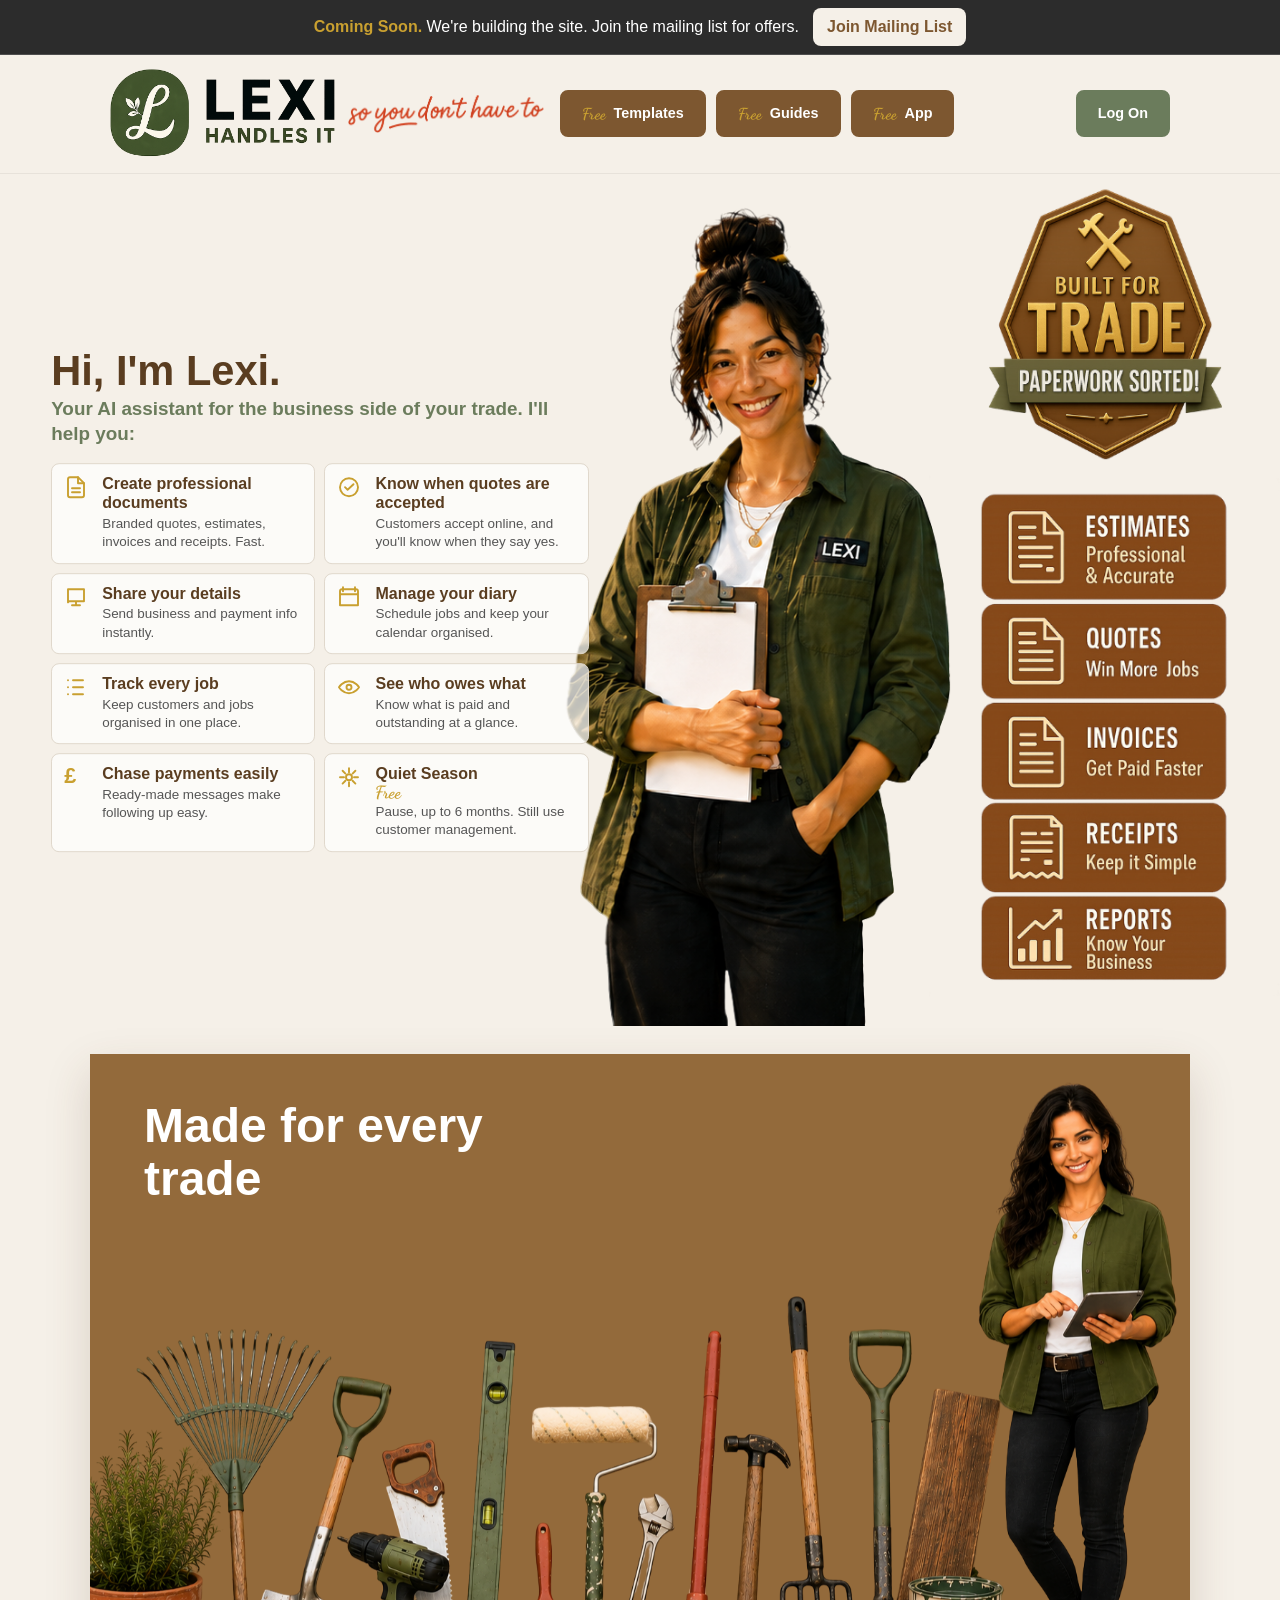
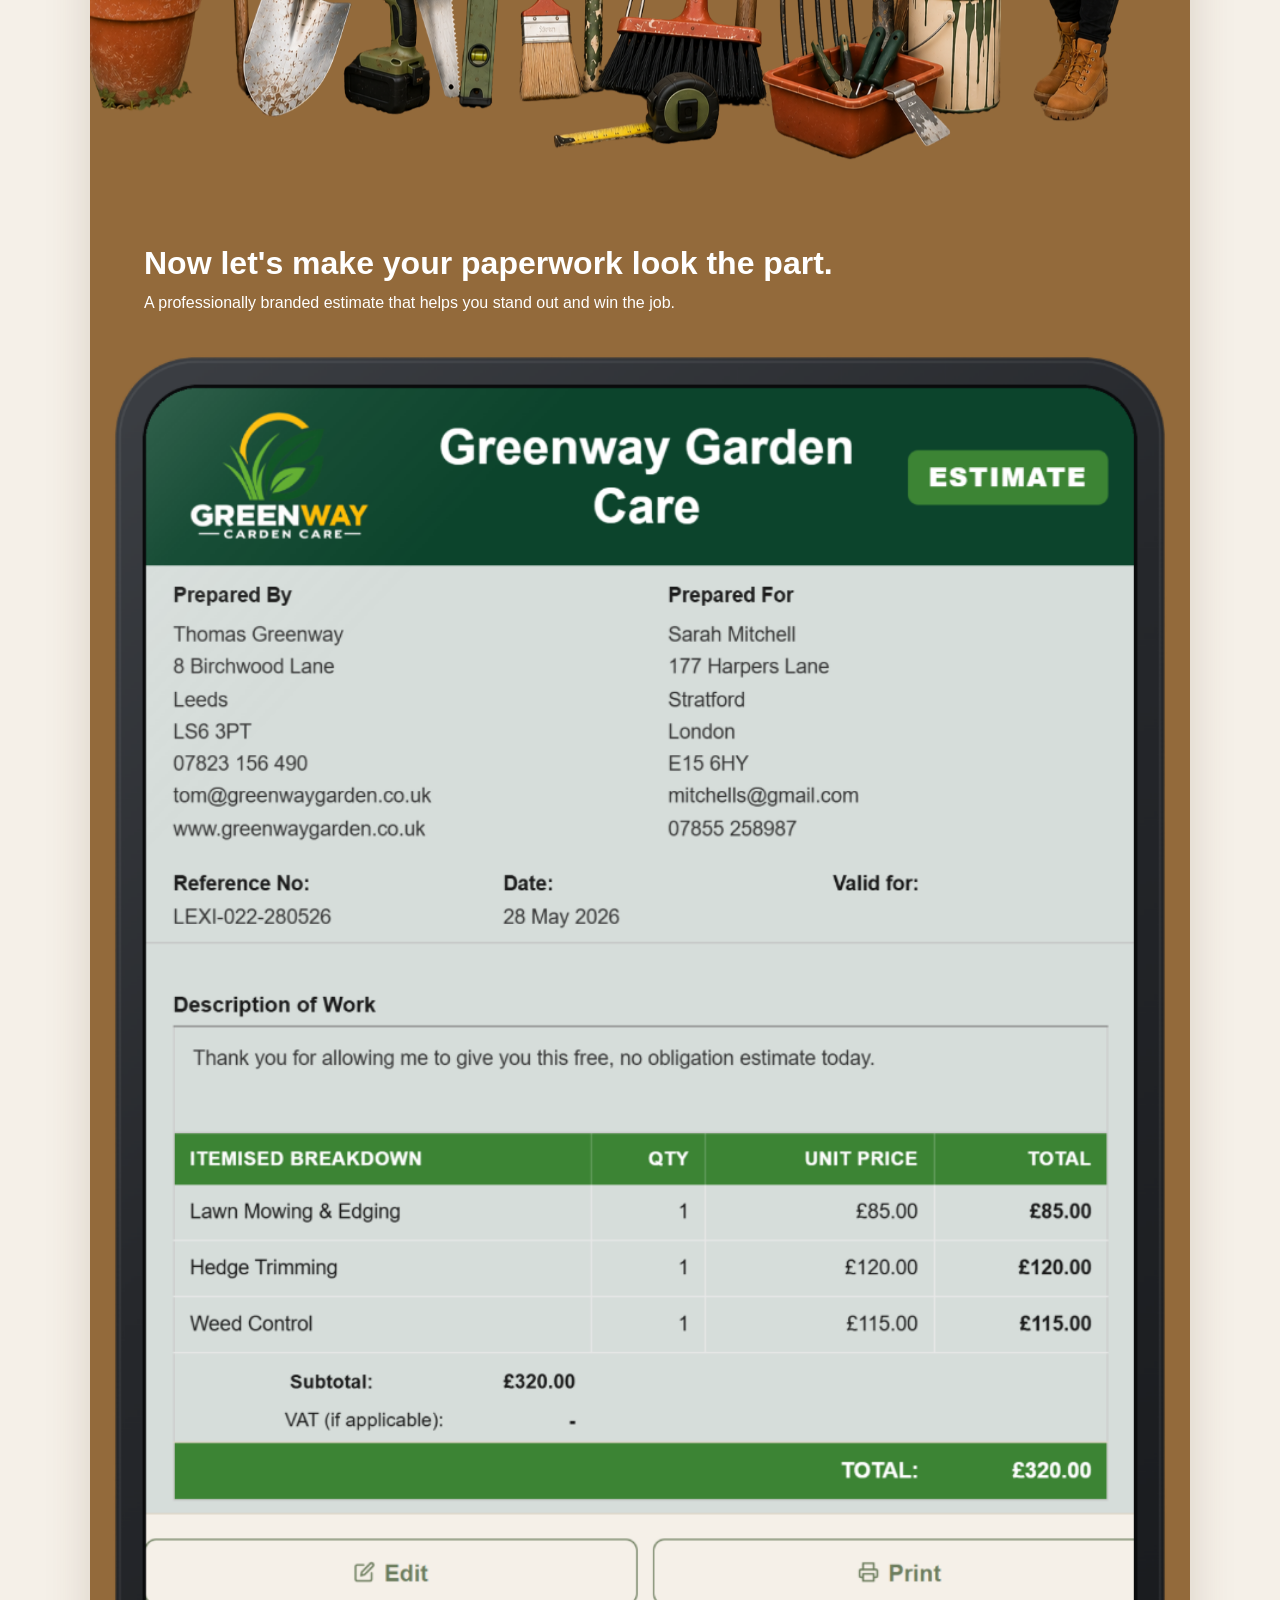
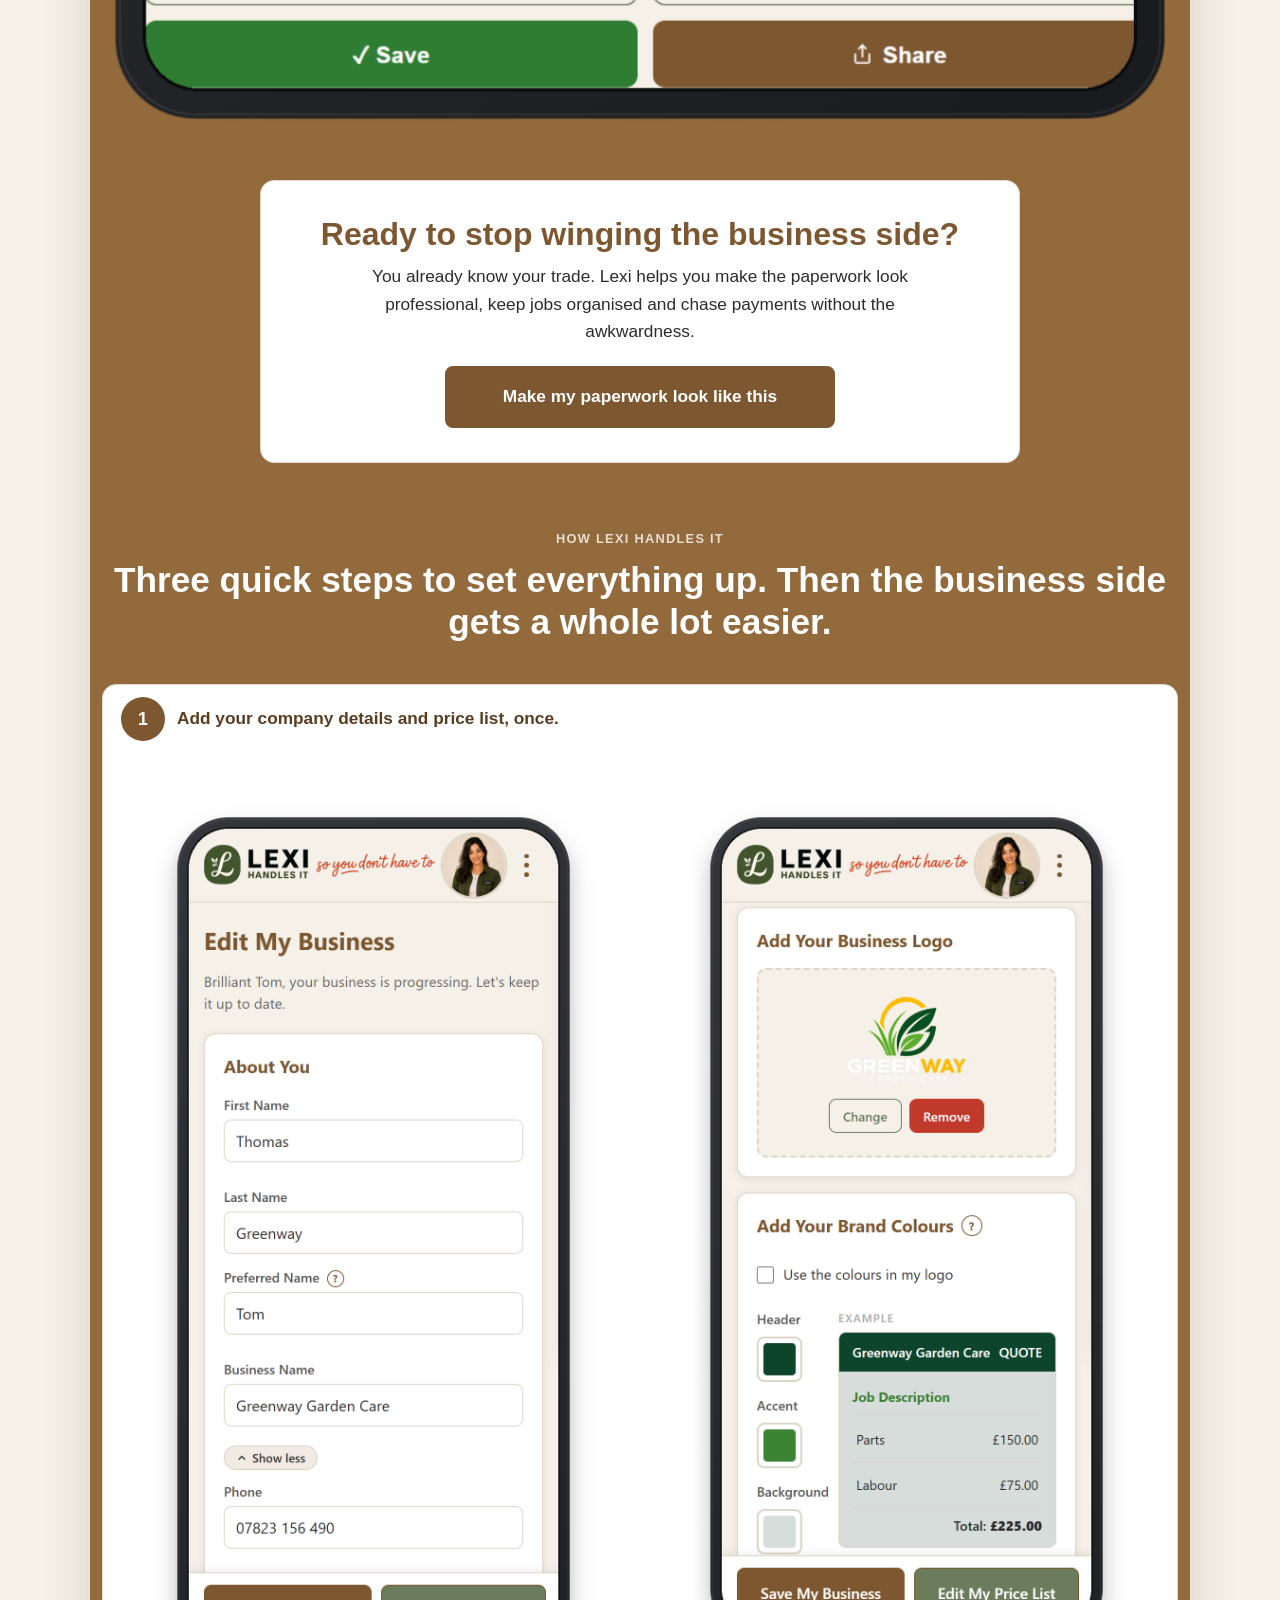
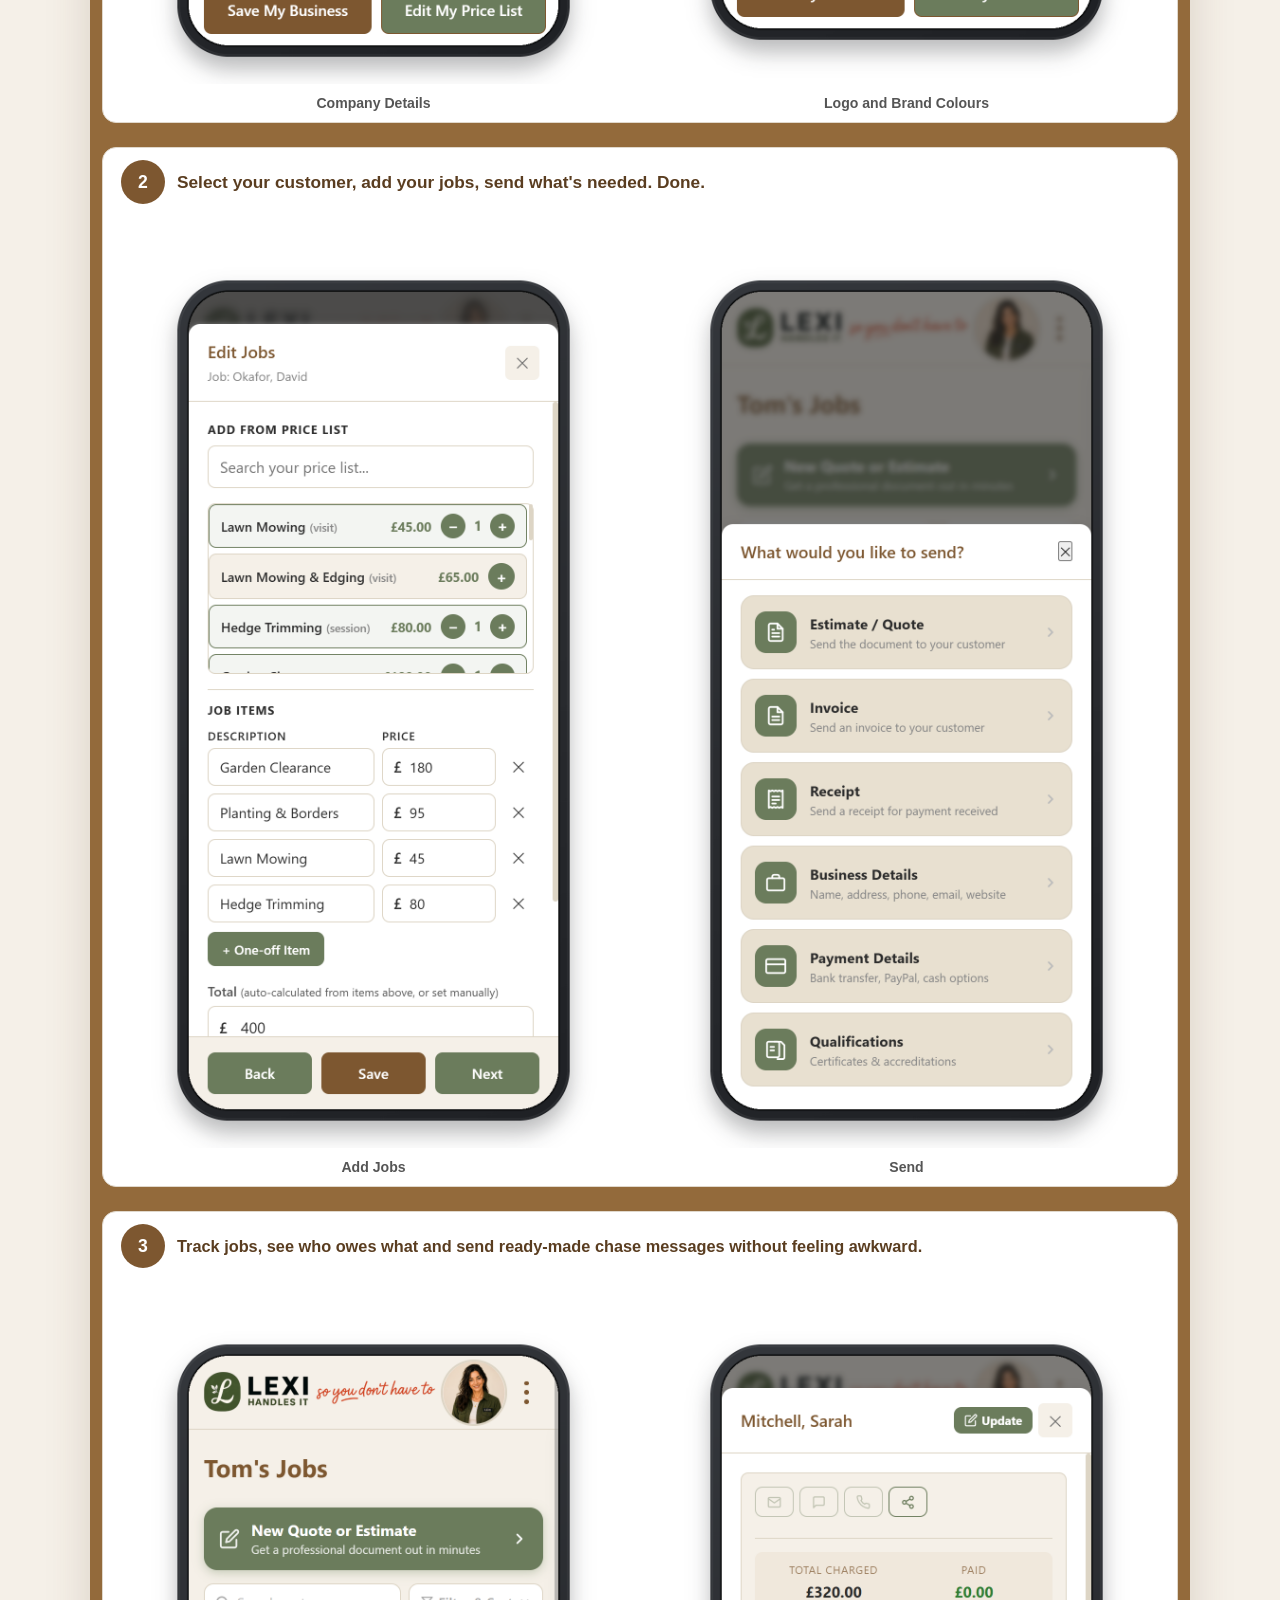
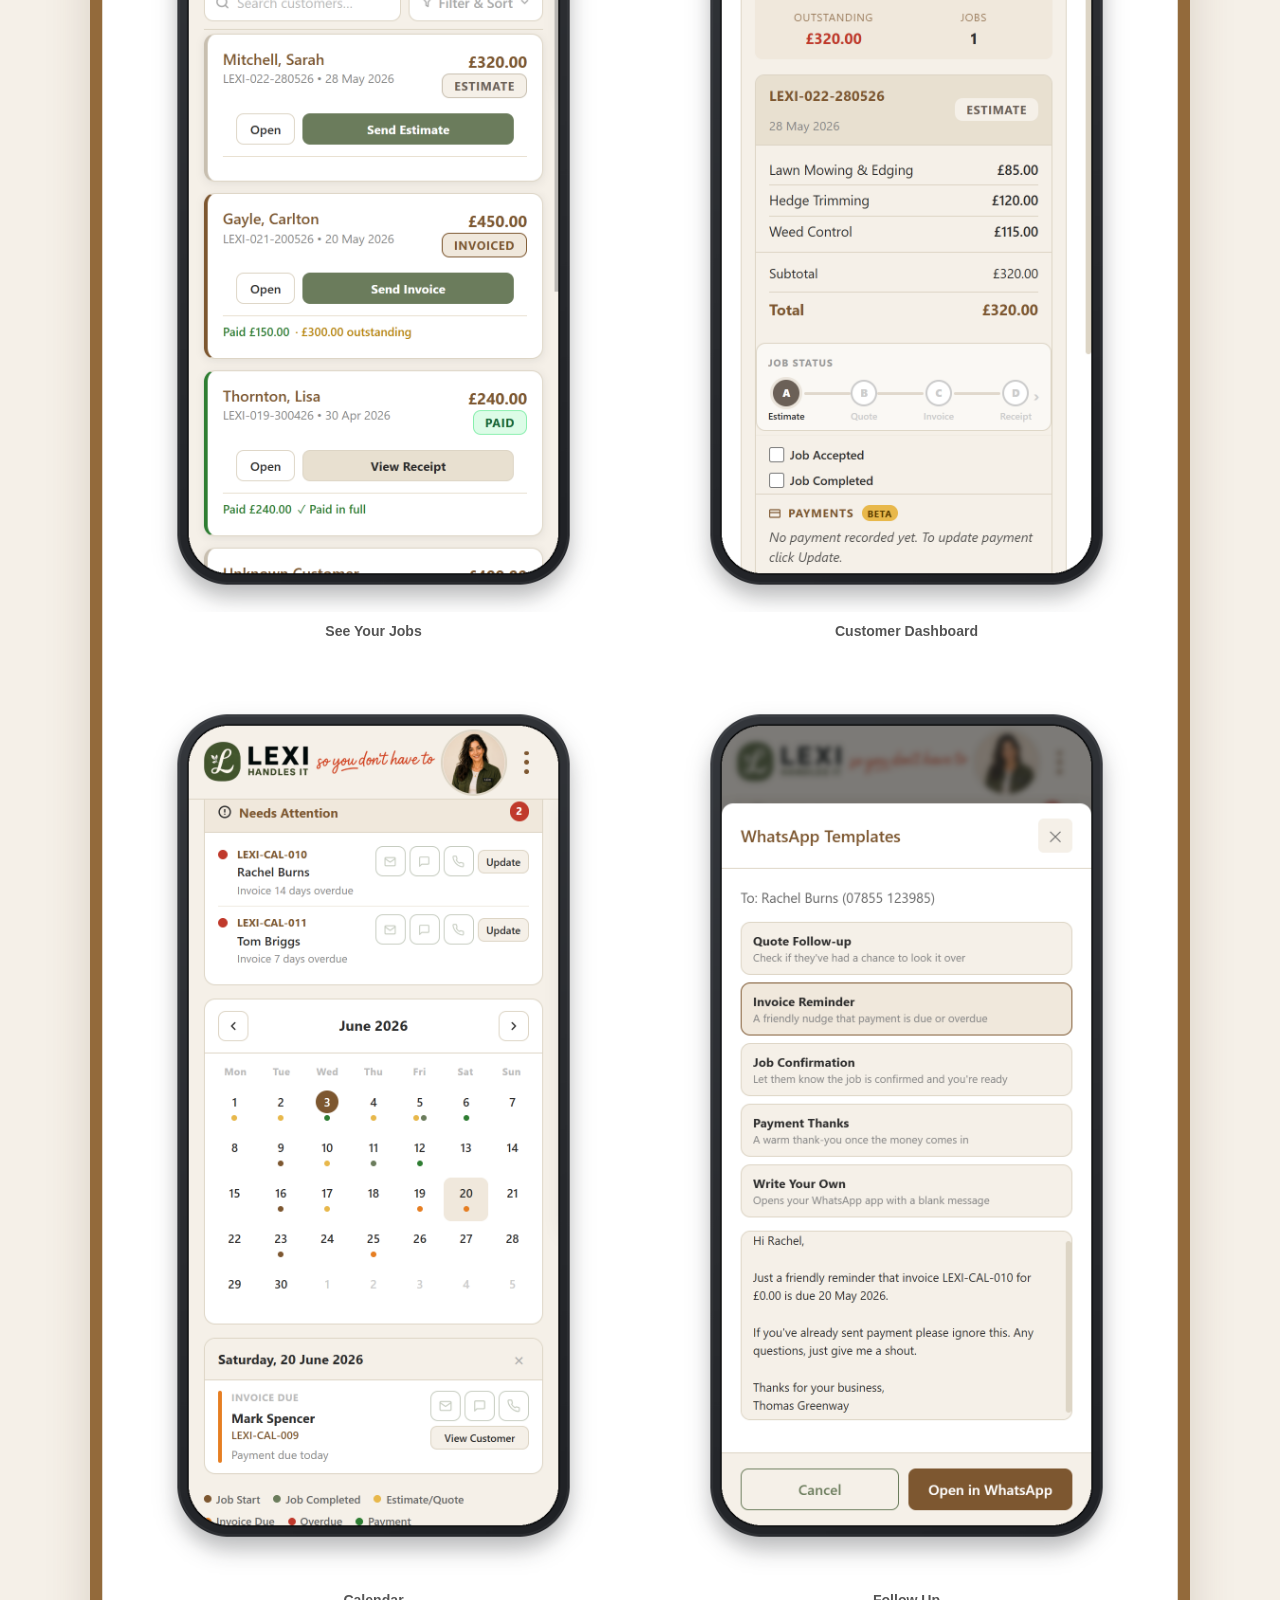
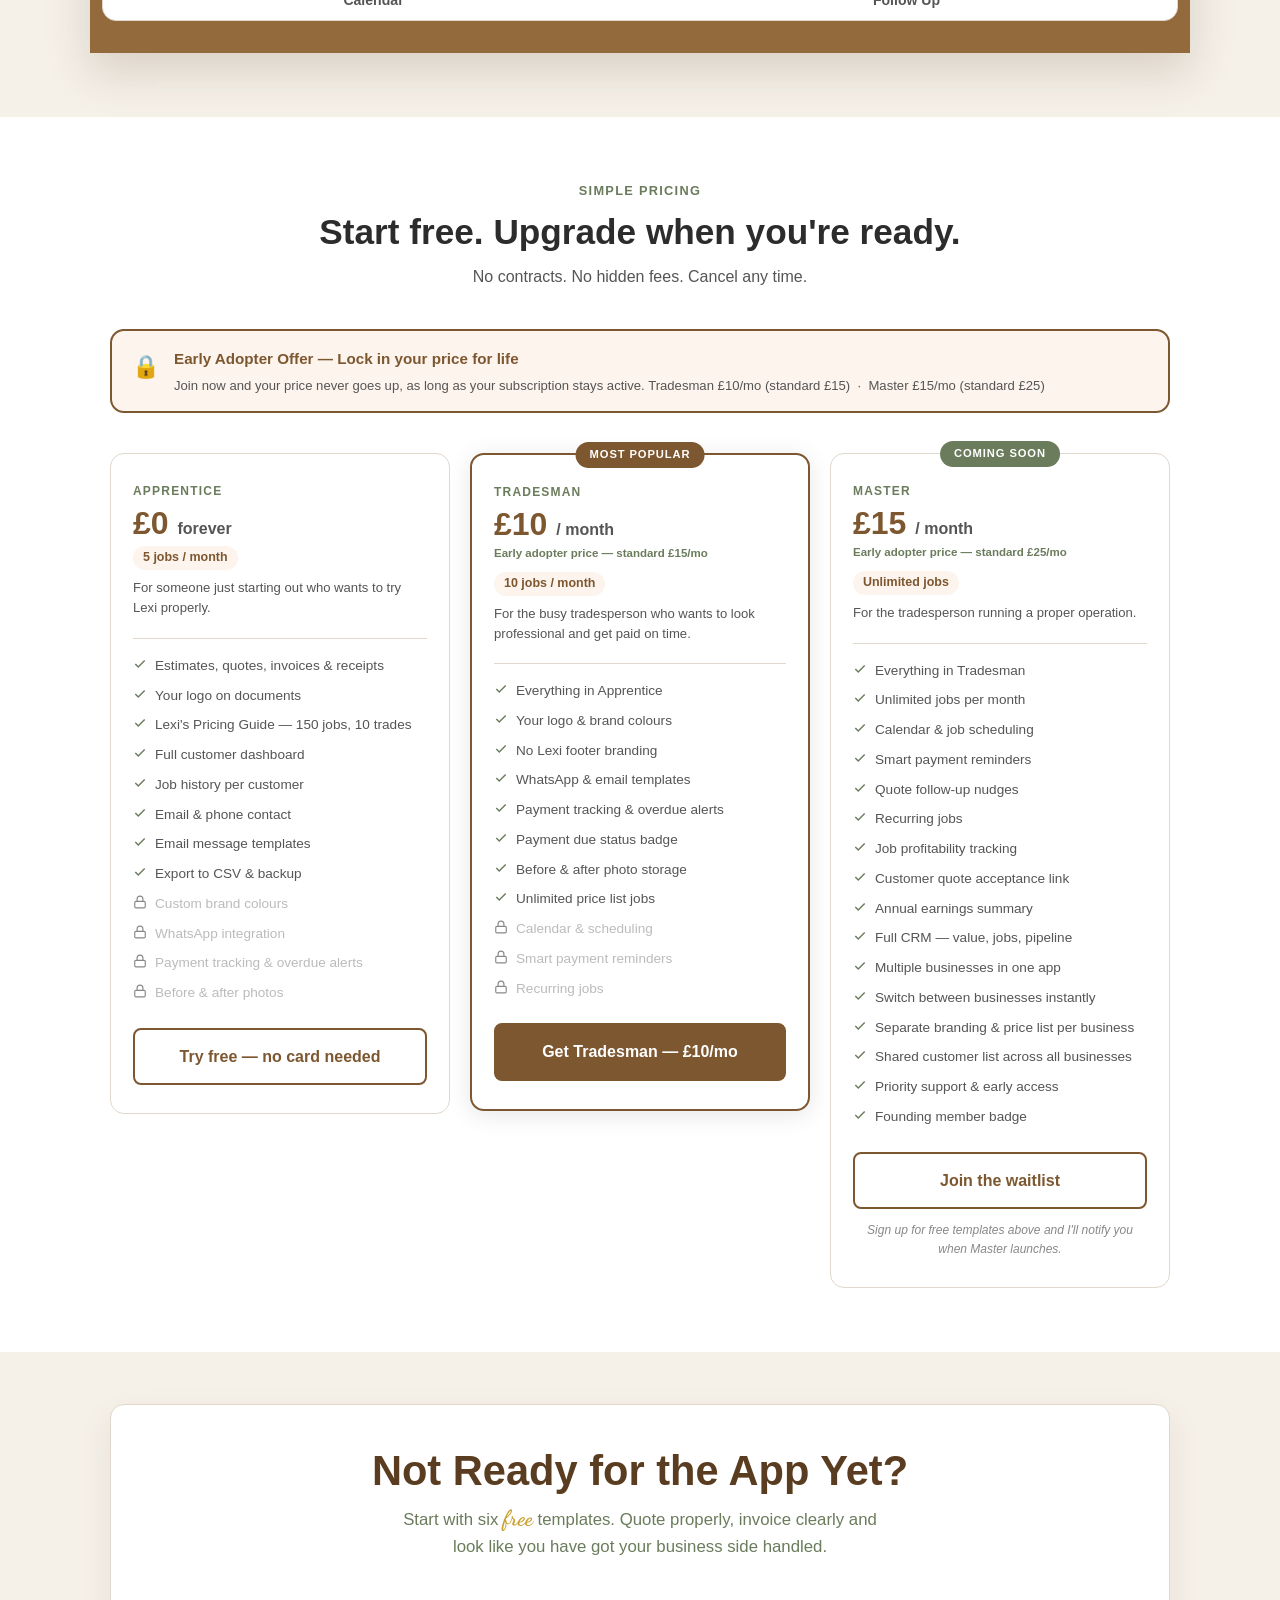
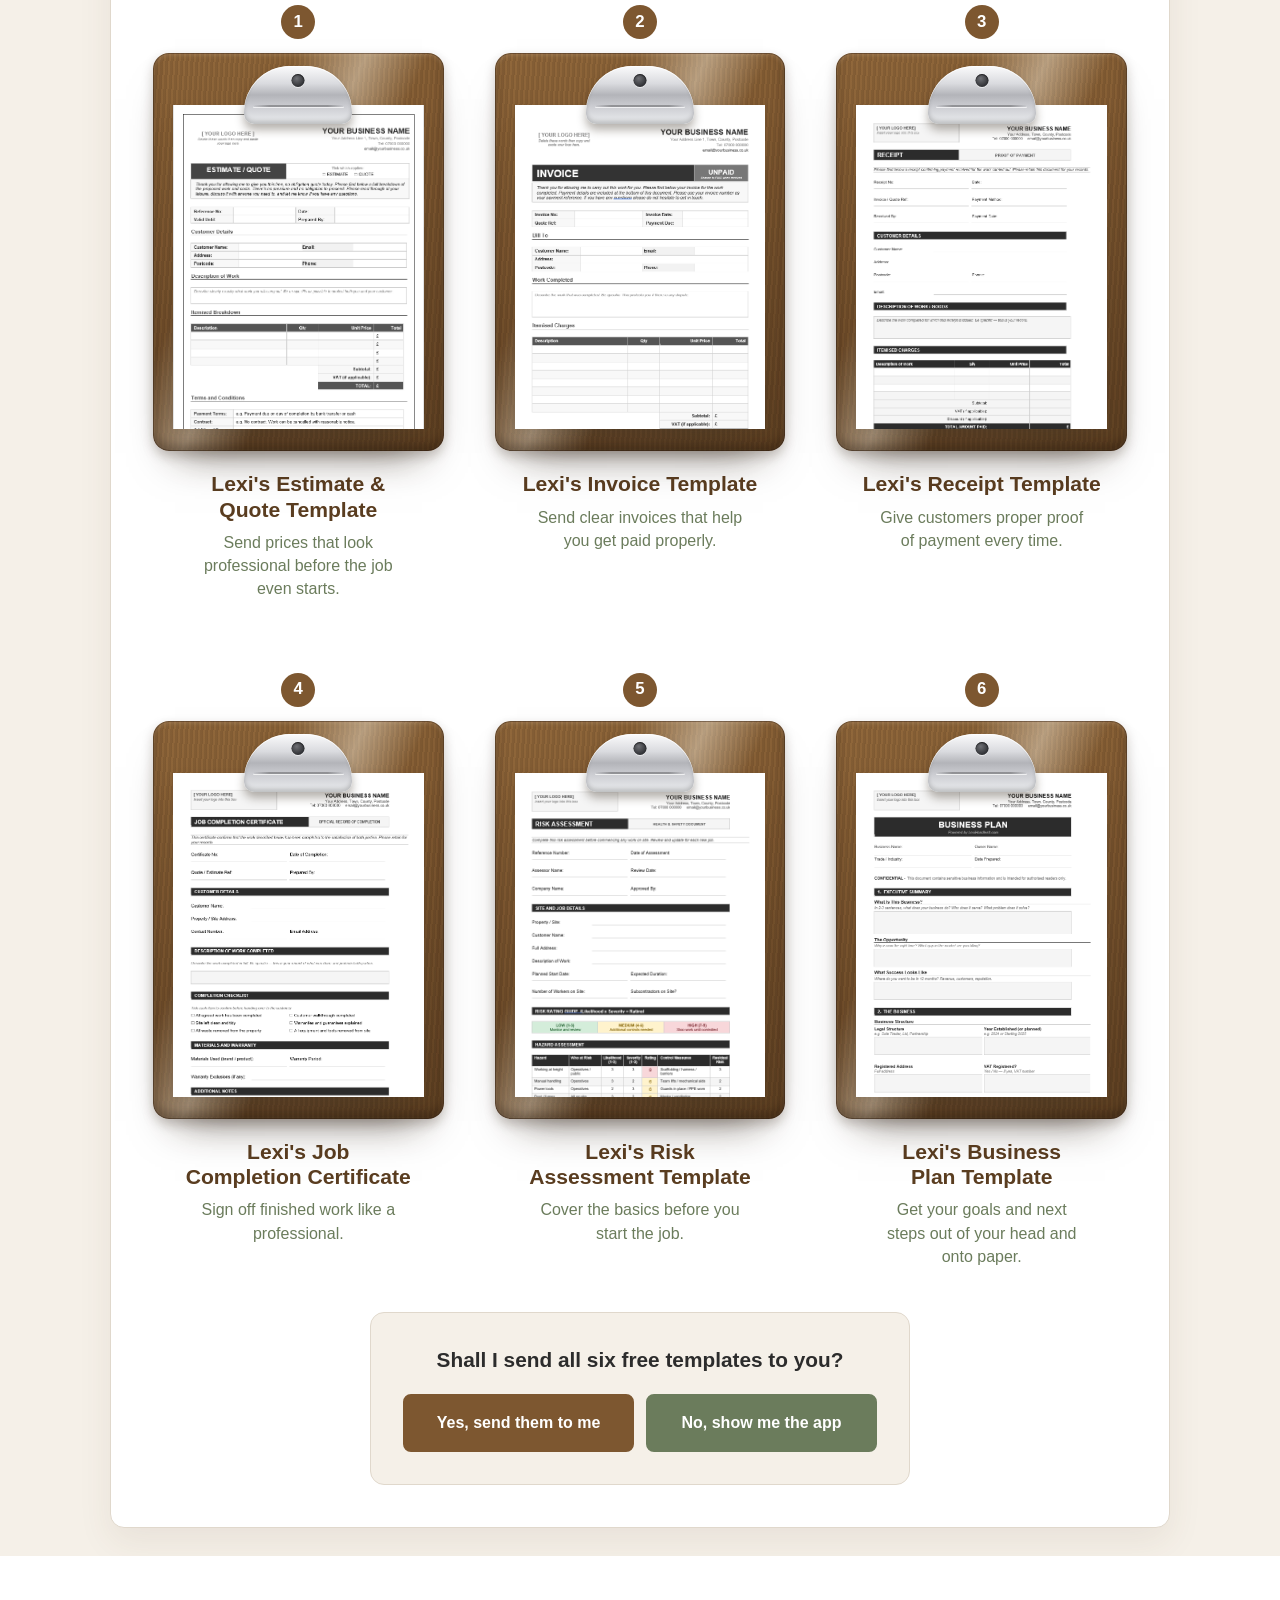
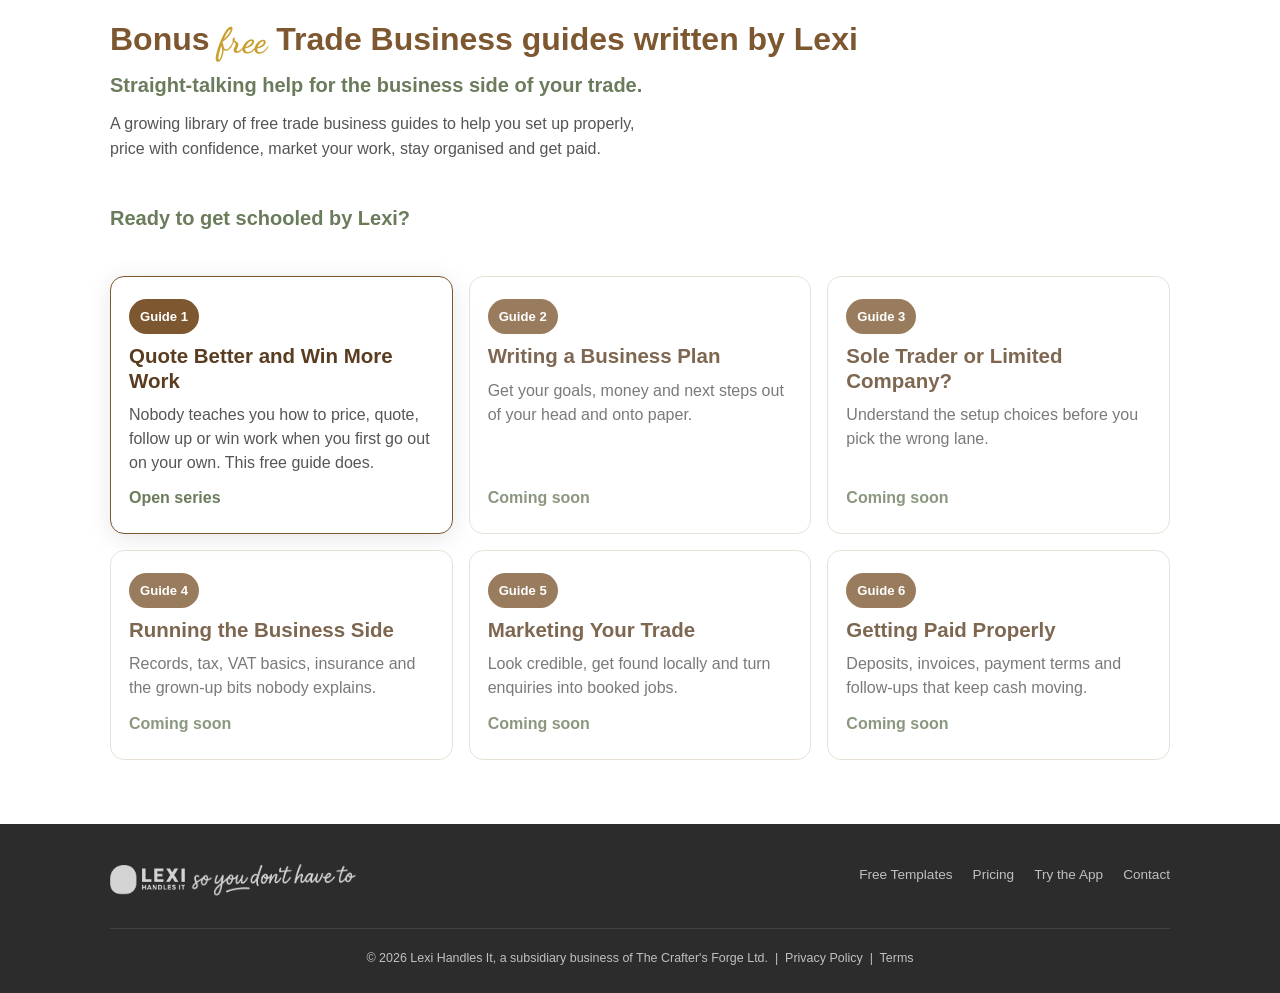
==== commit 45fc4023: "Add files via upload" ====
--- a/index.html
+++ b/index.html
@@ -8,9 +8,15 @@
   <link rel="preconnect" href="https://fonts.googleapis.com">
   <link rel="preconnect" href="https://fonts.gstatic.com" crossorigin>
   <link href="https://fonts.googleapis.com/css2?family=Dancing+Script:wght@600;700&family=Cormorant+Garamond:ital,wght@0,300;0,400;0,500;0,600;0,700;1,400&family=Mulish:wght@300;400;500;600&display=swap" rel="stylesheet">
-  <link rel="stylesheet" href="style.css?v=20260605-eight-feature-grid">
+  <link rel="stylesheet" href="style.css?v=20260605-lessons-library-copy">
 </head>
-<body>
+<body>  <div class="launch-banner">
+    <div class="container launch-banner-inner">
+      <span><strong>Coming Soon.</strong> We're building the site. Join the mailing list for offers.</span>
+      <a href="https://tally.so/r/yP1JXg" class="launch-banner-btn" target="_blank" rel="noopener">Join Mailing List</a>
+    </div>
+  </div>
+
 
   <!-- ===== NAV ===== -->
   <nav class="site-nav">
@@ -38,14 +44,14 @@
         <h1>Hi, I'm Lexi.</h1>
         <p class="hero-ai-line">Your AI assistant for the business side of your trade. I'll help you:</p>
         <div class="hero-feature-grid" aria-label="What Lexi helps with">
-          <div class="hero-feature hero-feature-gold hero-feature-documents"><svg viewBox="0 0 24 24" aria-hidden="true"><path d="M14 2H6a2 2 0 0 0-2 2v16a2 2 0 0 0 2 2h12a2 2 0 0 0 2-2V8Z"/><path d="M14 2v6h6M8 13h8M8 17h8"/></svg><span><strong>Create professional documents</strong><small>Professionally branded quotes, estimates, invoices and receipts fast.</small></span></div>
-          <div class="hero-feature hero-feature-gold"><svg viewBox="0 0 24 24" aria-hidden="true"><circle cx="12" cy="12" r="9"/><path d="m8 12 2.6 2.6L16.5 9"/></svg><span><strong>Know when quotes are accepted</strong><small>Customers accept online, and you'll know the moment they say yes.</small></span></div>
-          <div class="hero-feature hero-feature-walnut"><svg viewBox="0 0 24 24" aria-hidden="true"><path d="M4 4h16v12H5.2L4 17.2V4ZM8 20h8M12 16v4"/></svg><span><strong>Share your details</strong><small>Send business and payment information instantly.</small></span></div>
+          <div class="hero-feature hero-feature-gold hero-feature-documents"><svg viewBox="0 0 24 24" aria-hidden="true"><path d="M14 2H6a2 2 0 0 0-2 2v16a2 2 0 0 0 2 2h12a2 2 0 0 0 2-2V8Z"/><path d="M14 2v6h6M8 13h8M8 17h8"/></svg><span><strong>Create professional documents</strong><small>Branded quotes, estimates, invoices and receipts. Fast.</small></span></div>
+          <div class="hero-feature hero-feature-gold"><svg viewBox="0 0 24 24" aria-hidden="true"><circle cx="12" cy="12" r="9"/><path d="m8 12 2.6 2.6L16.5 9"/></svg><span><strong>Know when quotes are accepted</strong><small>Customers accept online, and you'll know when they say yes.</small></span></div>
+          <div class="hero-feature hero-feature-walnut"><svg viewBox="0 0 24 24" aria-hidden="true"><path d="M4 4h16v12H5.2L4 17.2V4ZM8 20h8M12 16v4"/></svg><span><strong>Share your details</strong><small>Send business and payment info instantly.</small></span></div>
           <div class="hero-feature hero-feature-sage"><svg viewBox="0 0 24 24" aria-hidden="true"><path d="M6 2v4M18 2v4M3 9h18M5 4h14a2 2 0 0 1 2 2v14H3V6a2 2 0 0 1 2-2Z"/></svg><span><strong>Manage your diary</strong><small>Schedule jobs and keep your calendar organised.</small></span></div>
           <div class="hero-feature hero-feature-walnut"><svg viewBox="0 0 24 24" aria-hidden="true"><path d="M9 5h10M9 12h10M9 19h10M4 5h.01M4 12h.01M4 19h.01"/></svg><span><strong>Track every job</strong><small>Keep customers and jobs organised in one place.</small></span></div>
           <div class="hero-feature hero-feature-gold"><svg viewBox="0 0 24 24" aria-hidden="true"><path d="M2 12s3.5-6 10-6 10 6 10 6-3.5 6-10 6S2 12 2 12Z"/><circle cx="12" cy="12" r="2.5"/></svg><span><strong>See who owes what</strong><small>Know what is paid and outstanding at a glance.</small></span></div>
-          <div class="hero-feature hero-feature-sage"><span class="hero-pound-icon" aria-hidden="true">&pound;</span><span><strong>Chase payments easily</strong><small>Ready-made messages make following up less awkward.</small></span></div>
-          <div class="hero-feature hero-feature-gold"><svg viewBox="0 0 24 24" aria-hidden="true"><path d="M12 3v4M12 17v4M5.6 5.6l2.8 2.8M15.6 15.6l2.8 2.8M3 12h4M17 12h4M5.6 18.4l2.8-2.8M15.6 8.4l2.8-2.8"/><circle cx="12" cy="12" r="3"/></svg><span><strong>Quiet Season</strong><small>Pause for up to 6 months and keep your tools, without creating new quotes or estimates.</small></span></div>
+          <div class="hero-feature hero-feature-sage"><span class="hero-pound-icon" aria-hidden="true">&pound;</span><span><strong>Chase payments easily</strong><small>Ready-made messages make following up easy.</small></span></div>
+          <div class="hero-feature hero-feature-gold"><svg viewBox="0 0 24 24" aria-hidden="true"><path d="M12 3v4M12 17v4M5.6 5.6l2.8 2.8M15.6 15.6l2.8 2.8M3 12h4M17 12h4M5.6 18.4l2.8-2.8M15.6 8.4l2.8-2.8"/><circle cx="12" cy="12" r="3"/></svg><span><strong>Quiet Season <span class="script-gold-sm">Free</span></strong><small>Pause, up to 6 months. Still use customer management.</small></span></div>
         </div>
 
       </div>
@@ -301,16 +307,16 @@
   <!-- ===== FREE GUIDES ===== -->
   <section class="guides-section" id="free-guides">
     <div class="container">
-      <p class="section-eyebrow">Bonus <span class="script-gold-sm">Free</span> guides written by Lexi</p>
-      <h2 class="section-title">Want to Quote Better and Win More Work?</h2>
-      <p class="section-sub">Nobody teaches you how to price, quote, follow up or win work when you first go out on your own. These free guides do. Read them or listen as short podcasts.</p>
+      <h2 class="section-title lessons-title">Bonus <span class="script-gold-sm">free</span> Trade Business guides written by Lexi</h2>
+      <p class="lessons-lead">Straight-talking help for the business side of your trade.</p>
+      <p class="section-sub">A growing library of free trade business guides to help you set up properly, price with confidence, market your work, stay organised and get paid.</p>
       <p class="lessons-kicker">Ready to get schooled by Lexi?</p>
 
       <div class="lesson-library-grid" aria-label="Lexi lesson series library">
         <button type="button" class="lesson-series-card lesson-series-card-live" data-modal-target="quote-journey-modal">
           <span class="lesson-series-num">Guide 1</span>
-          <strong>Acing the Quote</strong>
-          <small>Price properly, quote confidently, follow up and win more of the right jobs.</small>
+          <strong>Quote Better and Win More Work</strong>
+          <small>Nobody teaches you how to price, quote, follow up or win work when you first go out on your own. This free guide does.</small>
           <span class="lesson-series-action">Open series</span>
         </button>
         <div class="lesson-series-card lesson-series-card-soon">
@@ -371,16 +377,12 @@
   <div class="guide-modal quote-journey-modal" id="quote-journey-modal" hidden>
     <div class="guide-modal-backdrop" data-modal-close></div>
     <div class="guide-modal-panel guide-modal-panel-wide" role="dialog" aria-modal="true" aria-labelledby="quote-journey-title">
-      <button type="button" class="guide-modal-close" data-modal-close aria-label="Close Acing the Quote guide series">Close</button>
+      <button type="button" class="guide-modal-close" data-modal-close aria-label="Close Quote Better and Win More Work guide series">Close</button>
       <span class="guides-badge">Guide 1</span>
-      <h3 id="quote-journey-title">Acing the Quote</h3>
-      <p>Six lessons to help you handle the quote journey from first enquiry to winning the job.</p>      <!-- Acing the Quote - Guides 1-6 -->
+      <h3 id="quote-journey-title">Quote Better and Win More Work</h3>
+      <p>Nobody teaches you how to price, quote, follow up or win work when you first go out on your own. This free guide does. Read it or listen as short podcasts.</p>
+      <!-- Quote Better and Win More Work - Guides 1-6 -->
       <div class="guides-block">
-        <div class="guides-block-header">
-          <span class="guides-badge">Step-by-Step Series</span>
-          <h3>Acing the Quote</h3>
-          <p>Work through the lessons in order, or jump to the bit you need today.</p>
-        </div>
         <div class="journey-grid">
 
           <div class="journey-card">
--- a/style.css
+++ b/style.css
@@ -3201,4 +3201,100 @@
   .hero-feature-grid .hero-feature small {
     font-size: 0.72rem !important;
   }
+}
+/* Keep hero feature cards to two title lines and two explainer lines */
+.hero-feature-grid .hero-feature strong,
+.hero-feature-grid .hero-feature small {
+  display: -webkit-box !important;
+  -webkit-box-orient: vertical;
+  overflow: hidden;
+}
+.hero-feature-grid .hero-feature strong {
+  -webkit-line-clamp: 2;
+}
+.hero-feature-grid .hero-feature small {
+  -webkit-line-clamp: 2;
+}
+/* Left-align the estimate intro above the tablet */
+.app-estimate-intro {
+  text-align: left !important;
+  padding-left: clamp(18px, 5vw, 54px) !important;
+  padding-right: clamp(18px, 5vw, 54px) !important;
+}
+.app-estimate-intro p {
+  margin-left: 0 !important;
+  margin-right: 0 !important;
+}
+/* Add breathing room above the estimate intro */
+.app-estimate-intro {
+  padding-top: clamp(30px, 6vw, 56px) !important;
+}
+/* Left-aligned Lexi Lessons intro */
+.guides-section .container > .lessons-title {
+  text-align: left !important;
+  color: var(--walnut) !important;
+  font-size: clamp(1.45rem, 3vw, 2rem) !important;
+  margin: 0 0 10px !important;
+}
+.guides-section .lessons-lead,
+.guides-section .lessons-kicker {
+  text-align: left !important;
+  color: var(--sage) !important;
+  font-size: clamp(1.05rem, 2vw, 1.25rem) !important;
+  font-weight: 800 !important;
+  margin: 0 0 10px !important;
+}
+.guides-section .section-sub {
+  text-align: left !important;
+  margin-left: 0 !important;
+  margin-right: 0 !important;
+}
+.guides-section .lessons-kicker {
+  margin-top: 18px !important;
+}
+/* Coming soon mailing-list banner */
+.launch-banner {
+  background: var(--charcoal);
+  color: var(--white);
+  border-bottom: 1px solid rgba(255,255,255,0.16);
+}
+.launch-banner-inner {
+  min-height: 48px;
+  display: flex;
+  align-items: center;
+  justify-content: center;
+  gap: 14px;
+  text-align: center;
+  font-size: clamp(0.9rem, 1.6vw, 1rem);
+  line-height: 1.35;
+  padding-top: 8px;
+  padding-bottom: 8px;
+}
+.launch-banner-inner strong {
+  color: #C9A030;
+}
+.launch-banner-btn {
+  flex: 0 0 auto;
+  display: inline-flex;
+  align-items: center;
+  justify-content: center;
+  min-height: 34px;
+  padding: 8px 14px;
+  border-radius: var(--radius-sm);
+  background: var(--cream);
+  color: var(--walnut);
+  font-weight: 900;
+  text-decoration: none;
+}
+.launch-banner-btn:hover {
+  background: var(--white);
+}
+@media (max-width: 560px) {
+  .launch-banner-inner {
+    flex-direction: column;
+    gap: 8px;
+  }
+  .launch-banner-btn {
+    width: min(100%, 240px);
+  }
 }
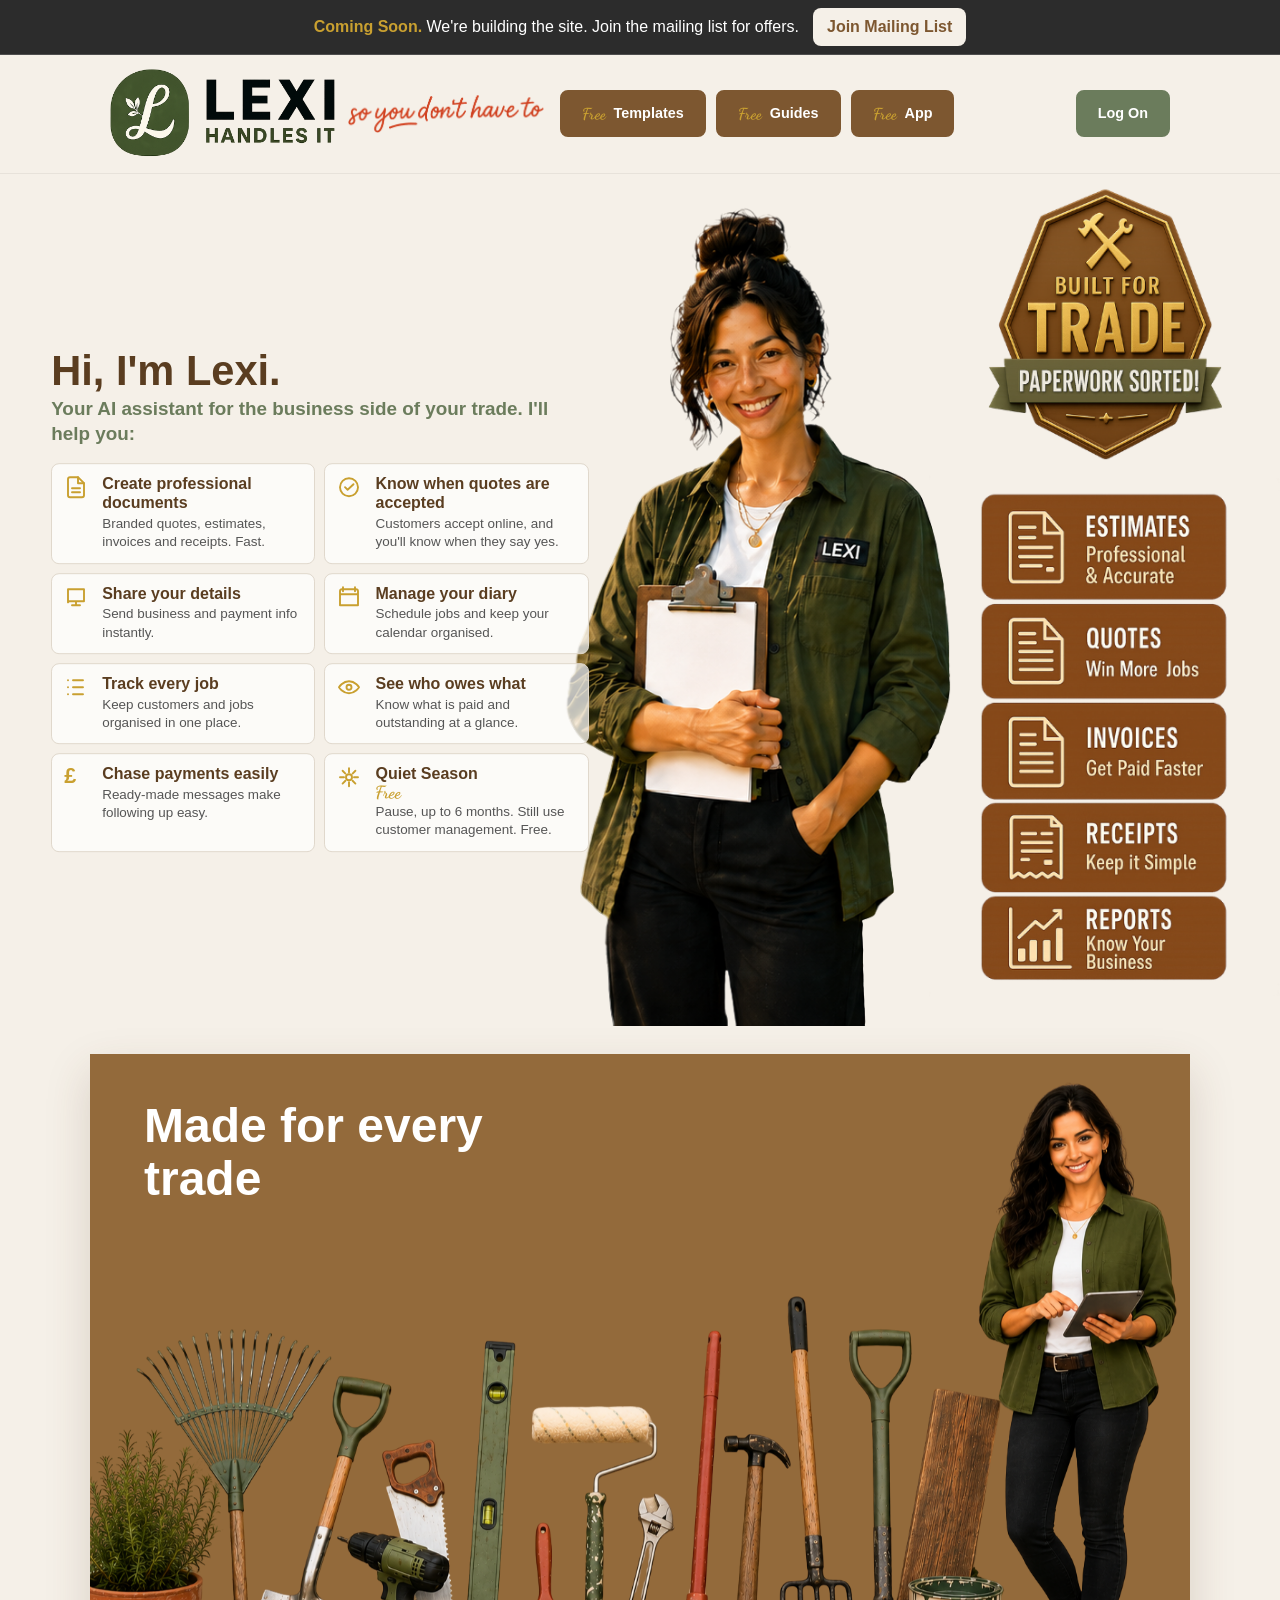
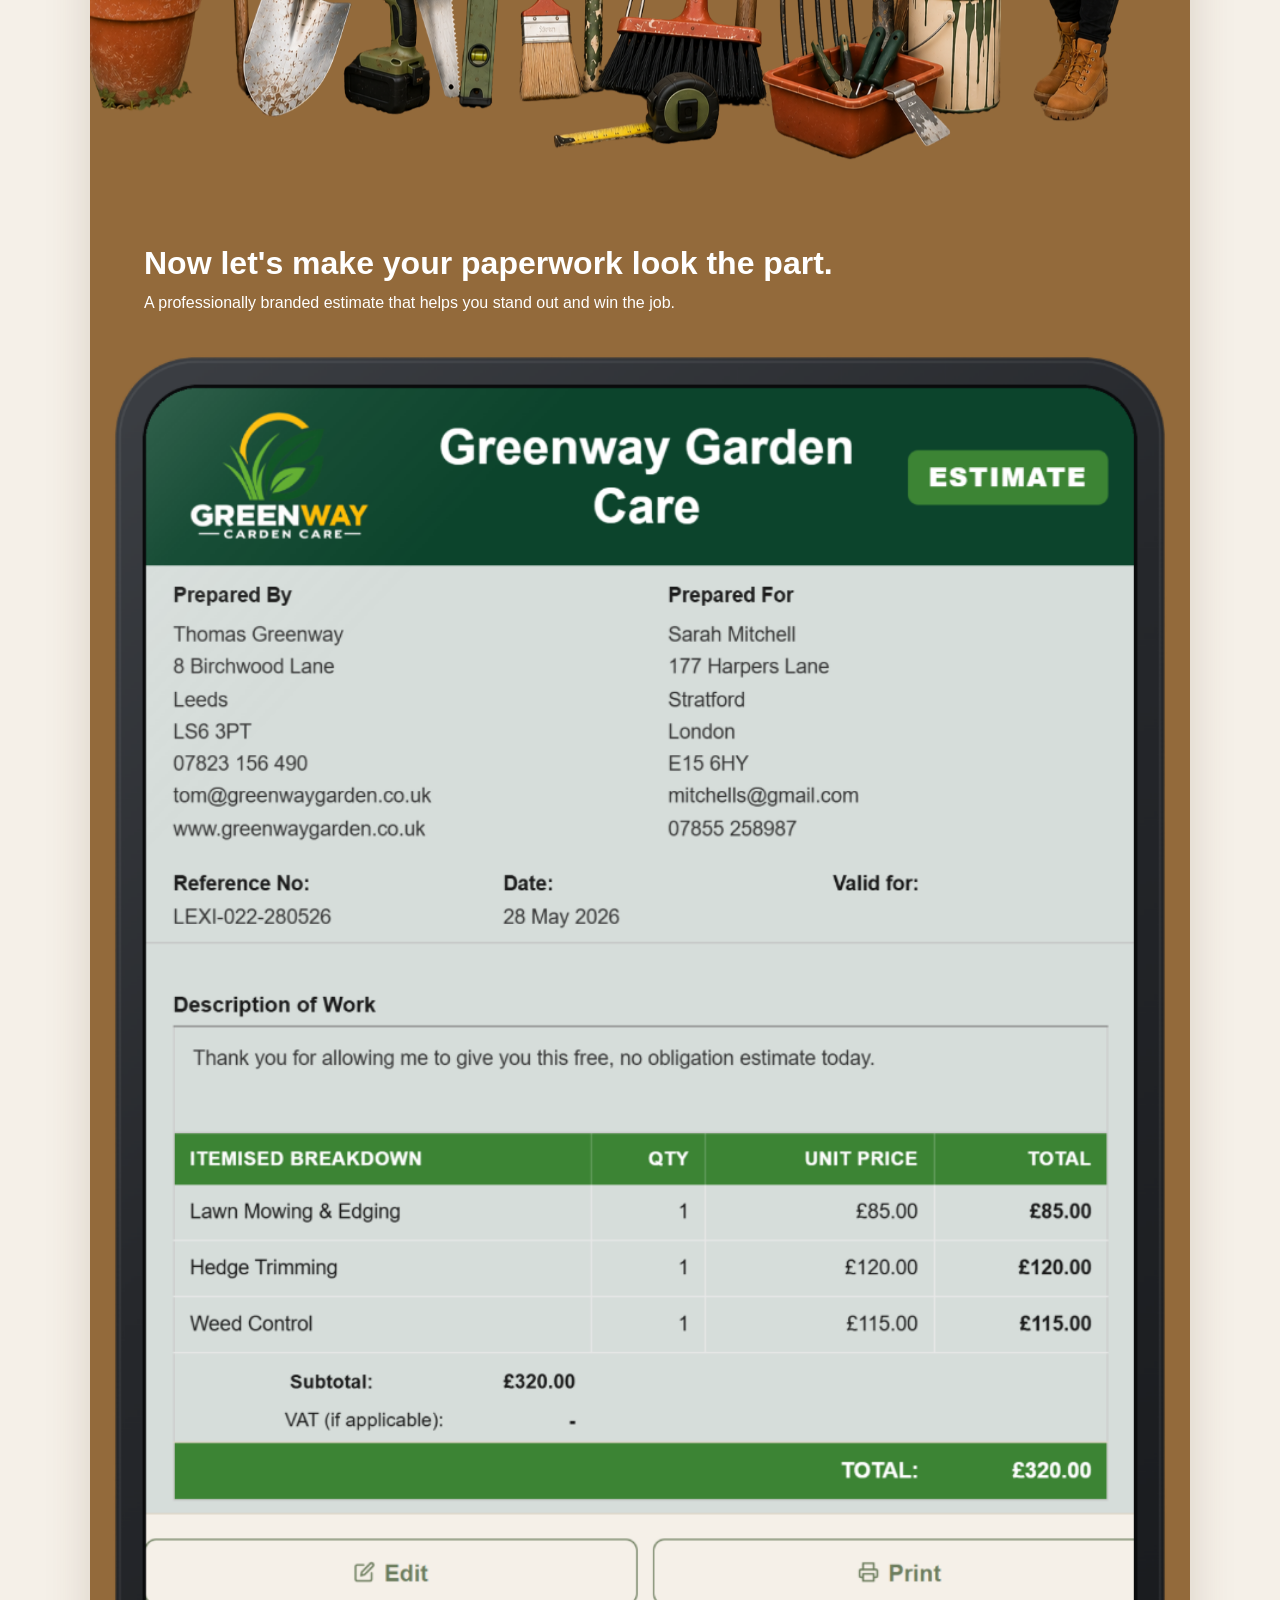
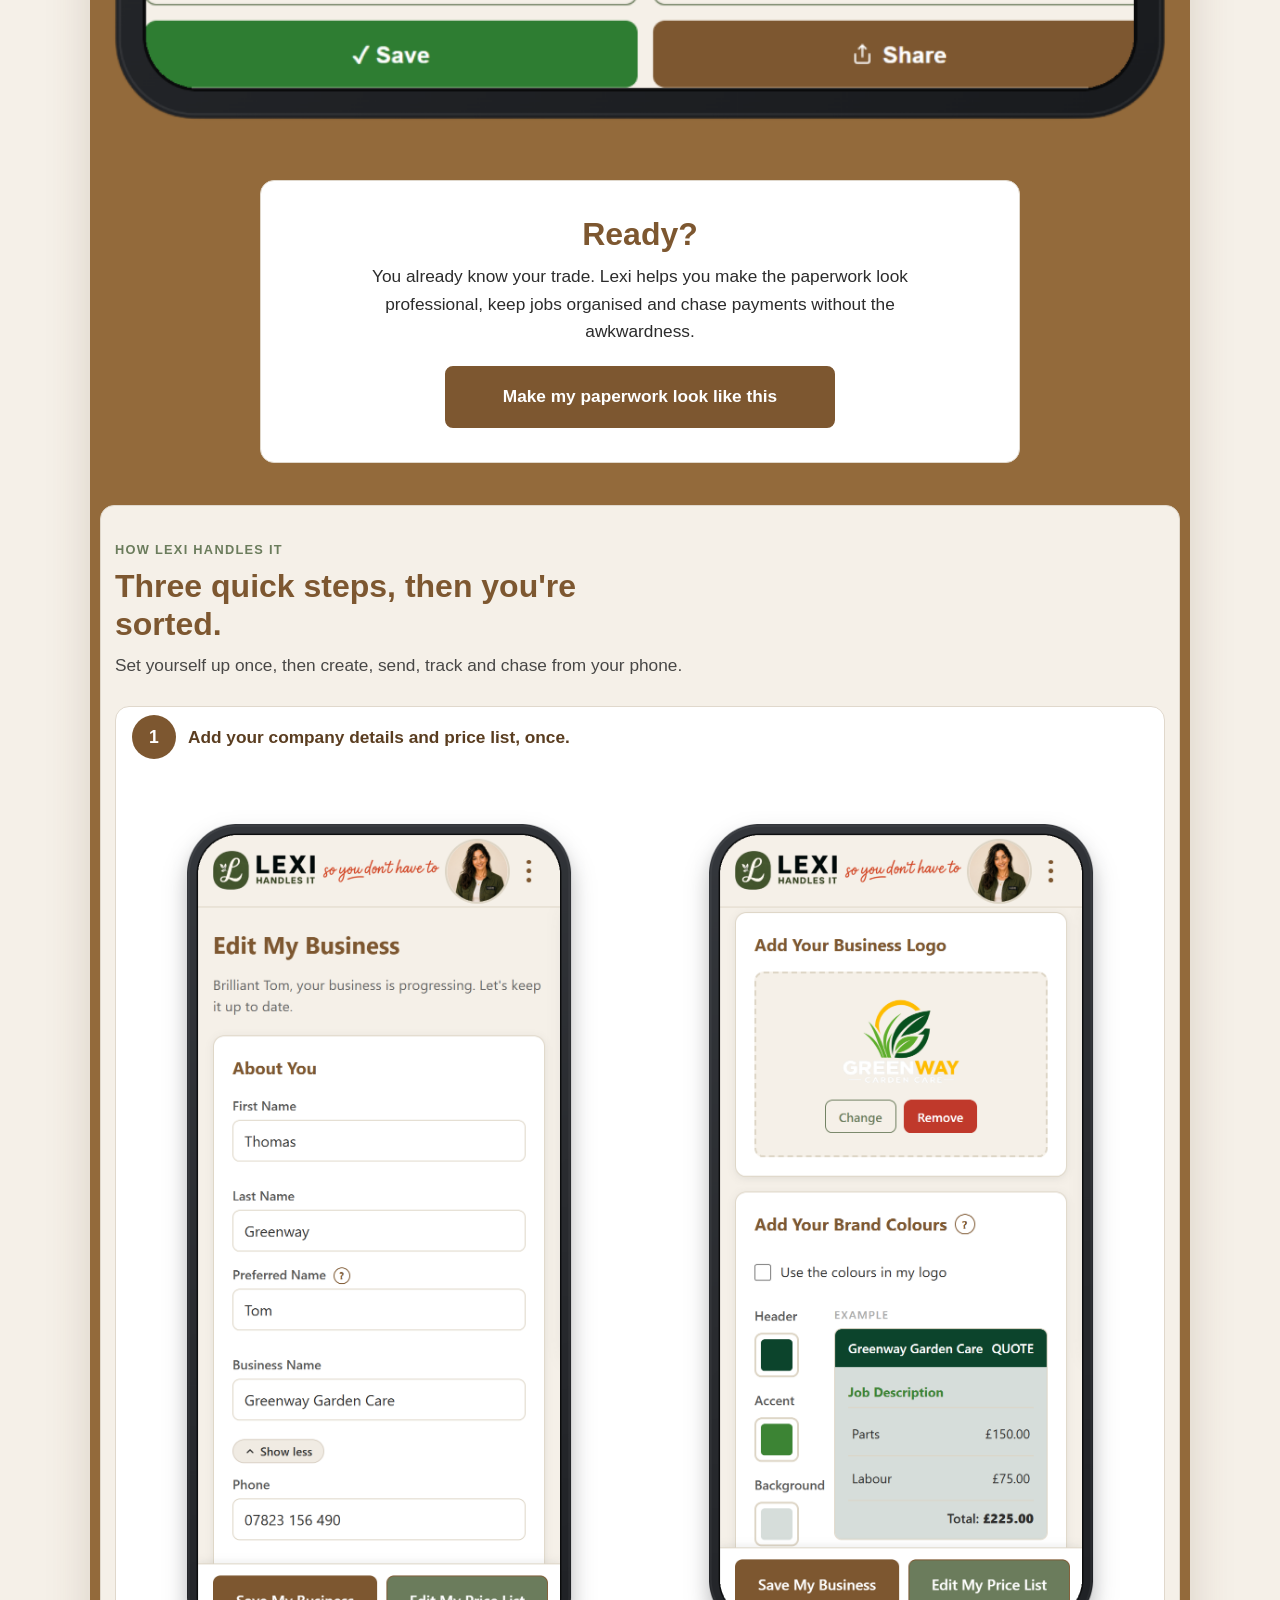
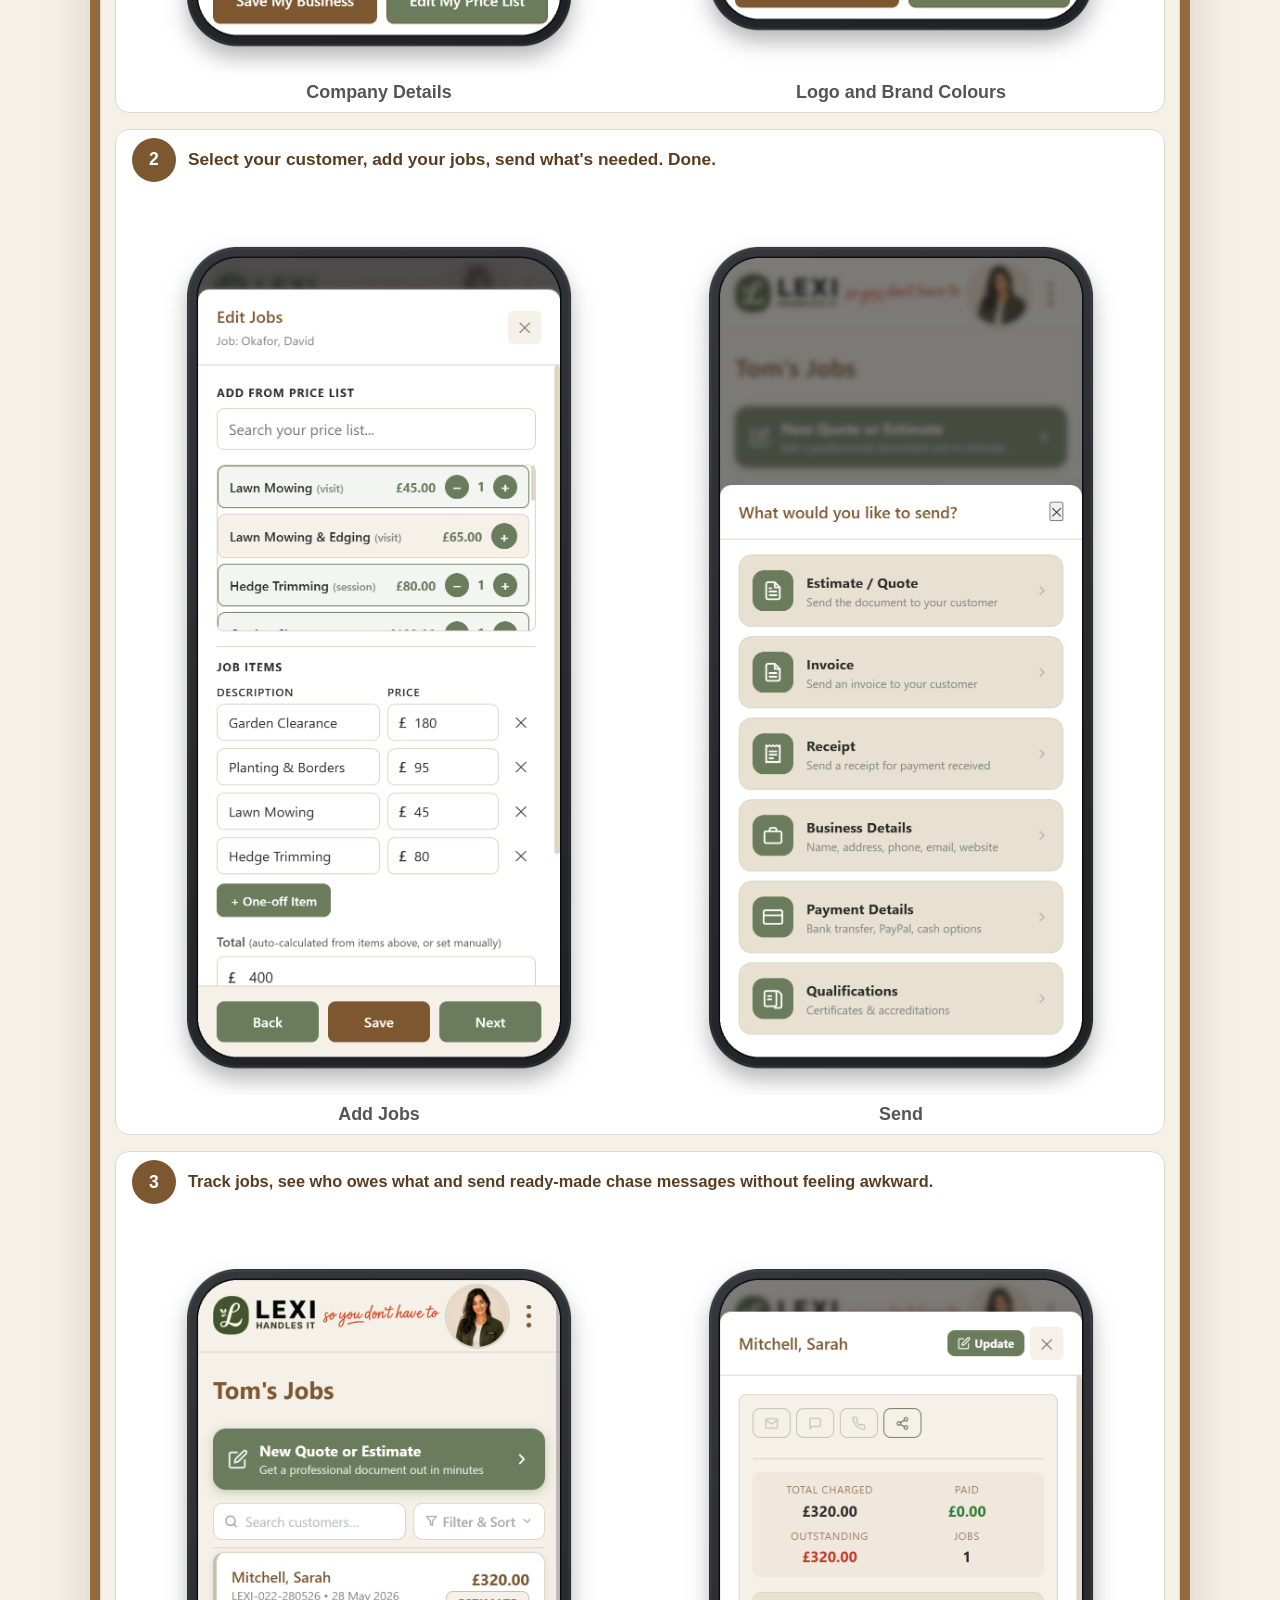
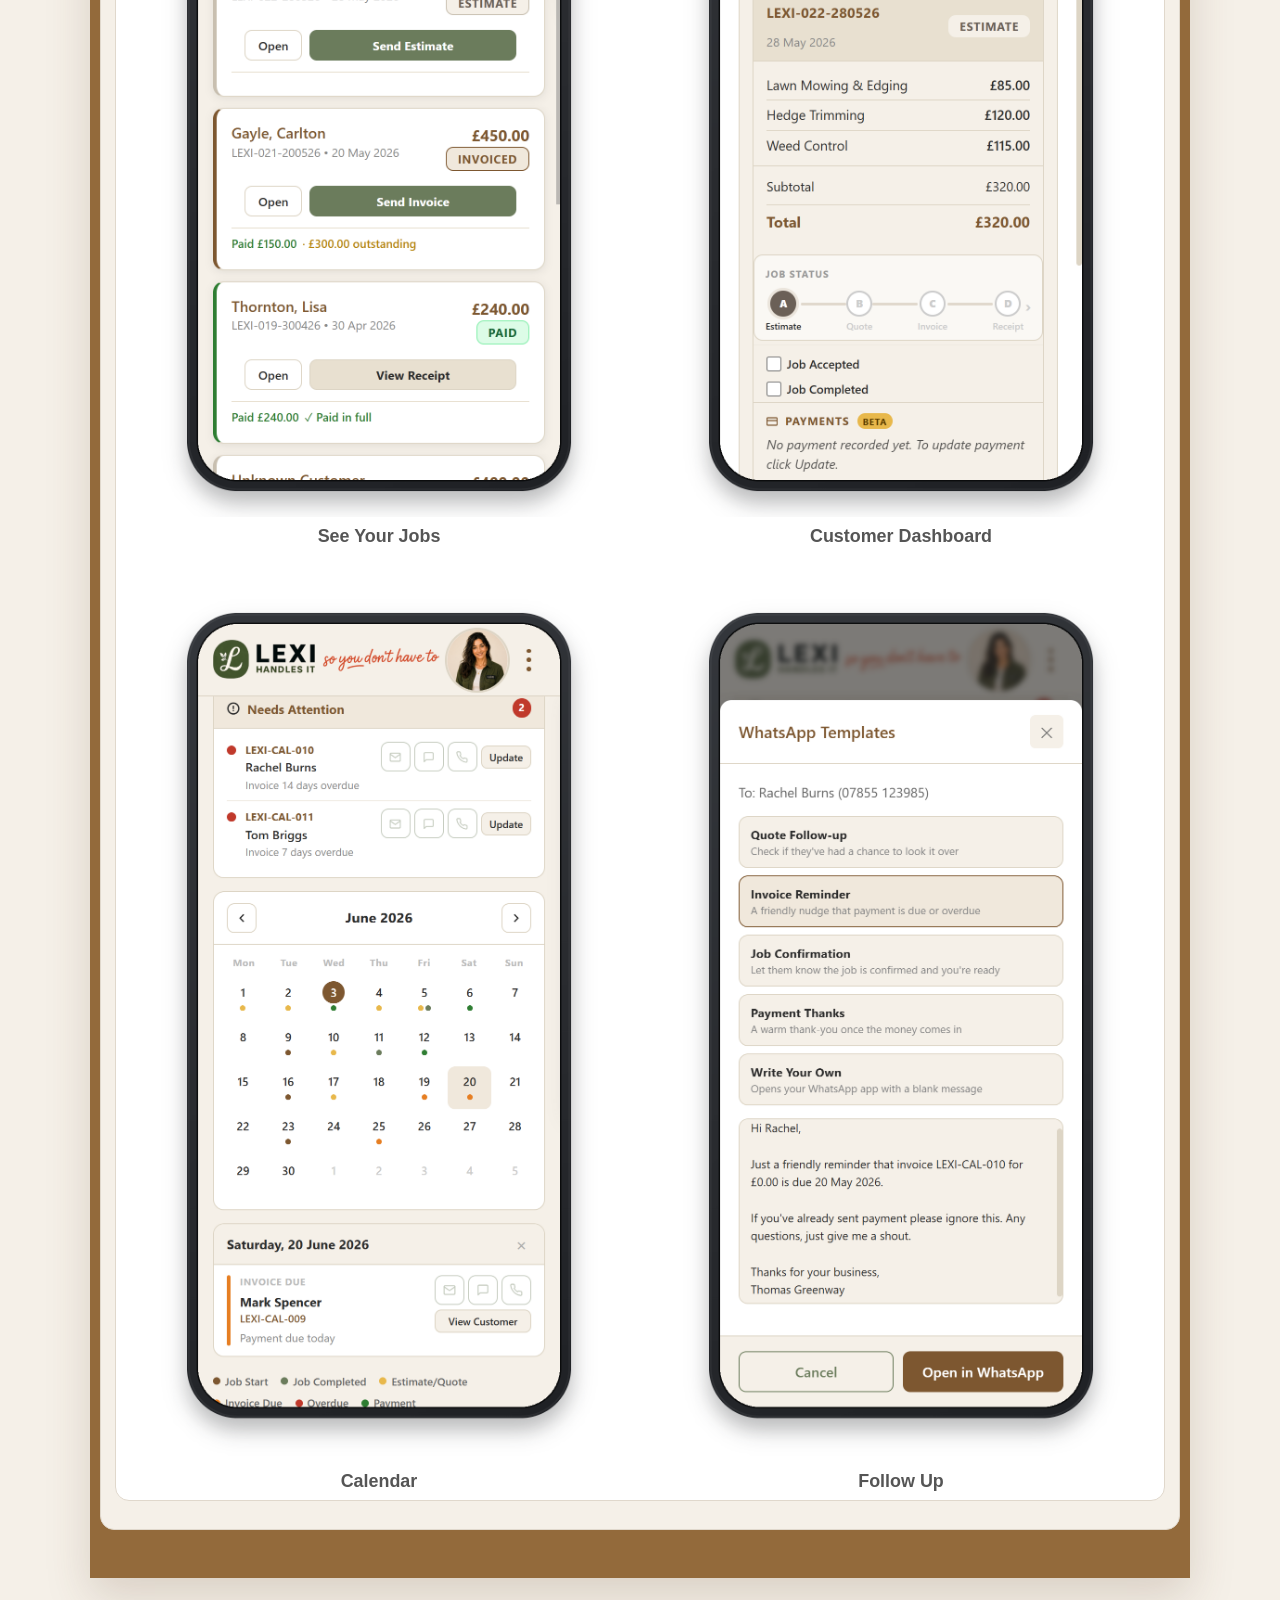
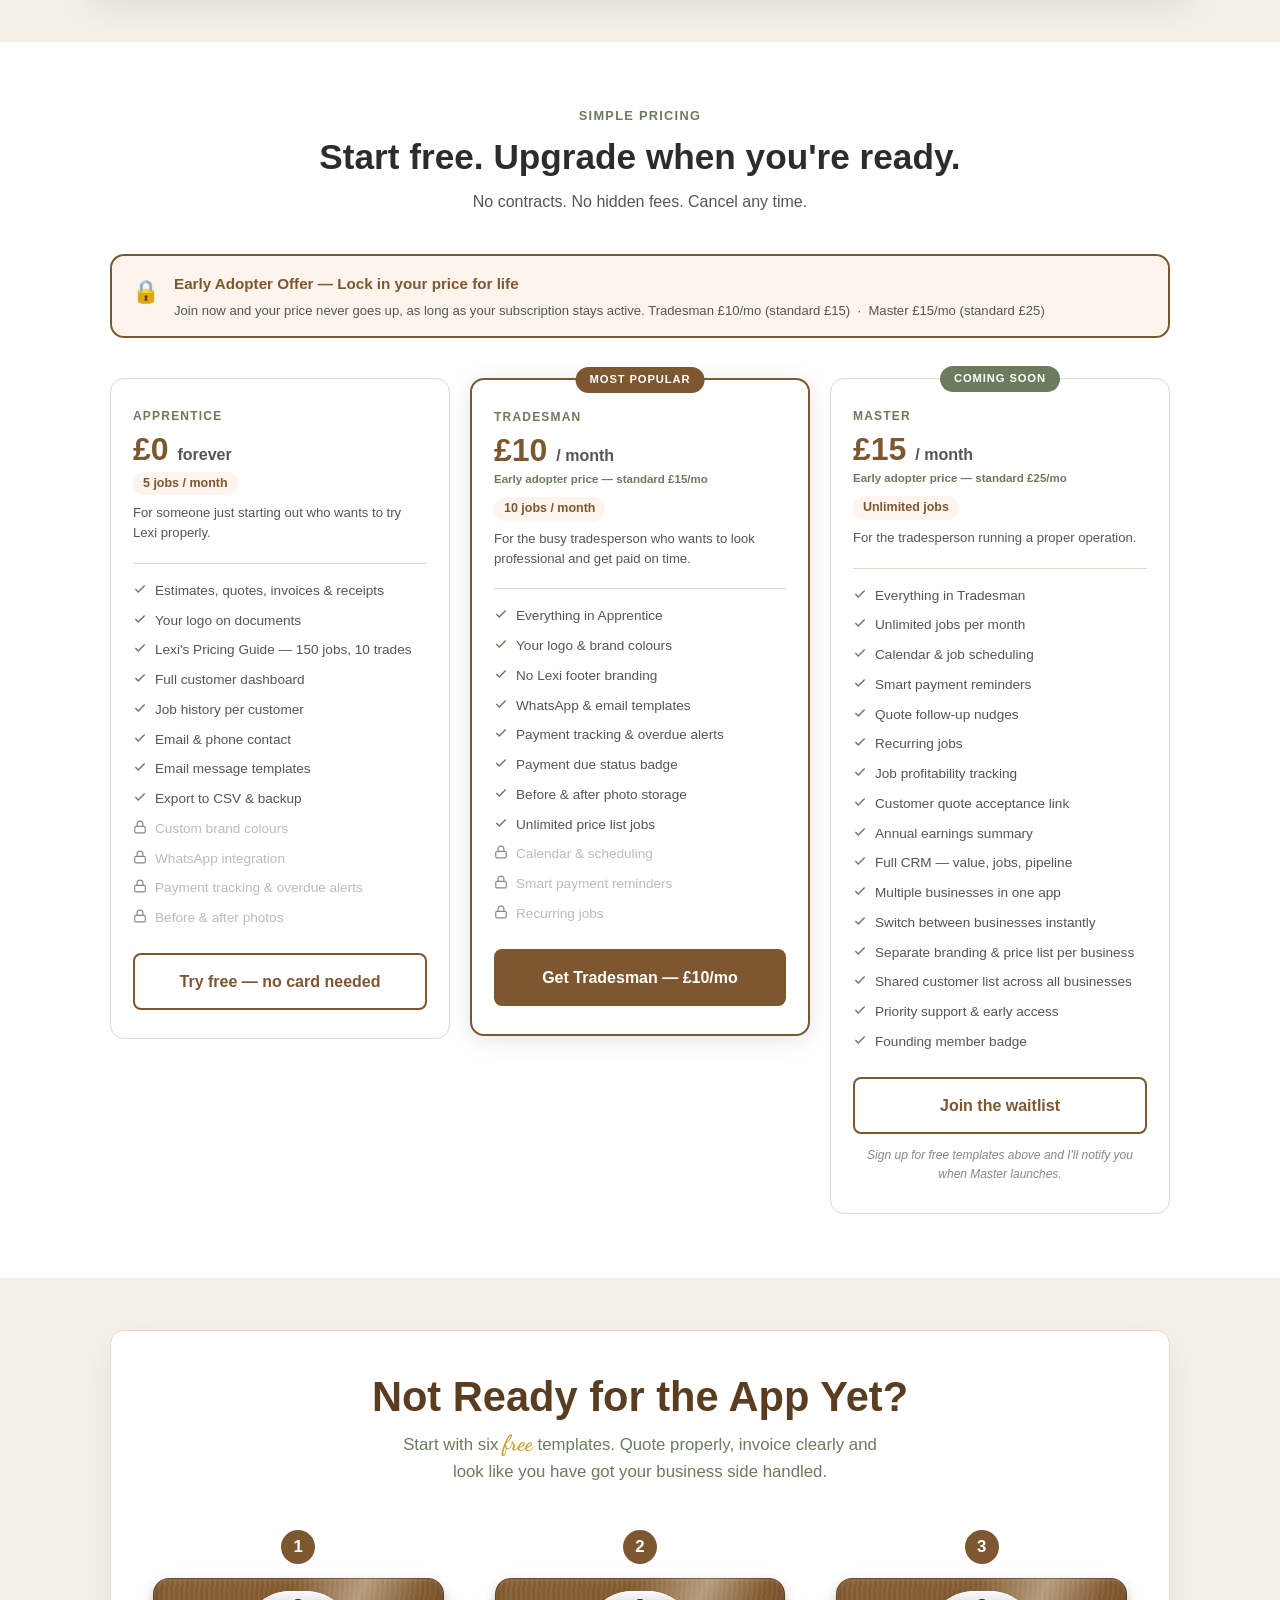
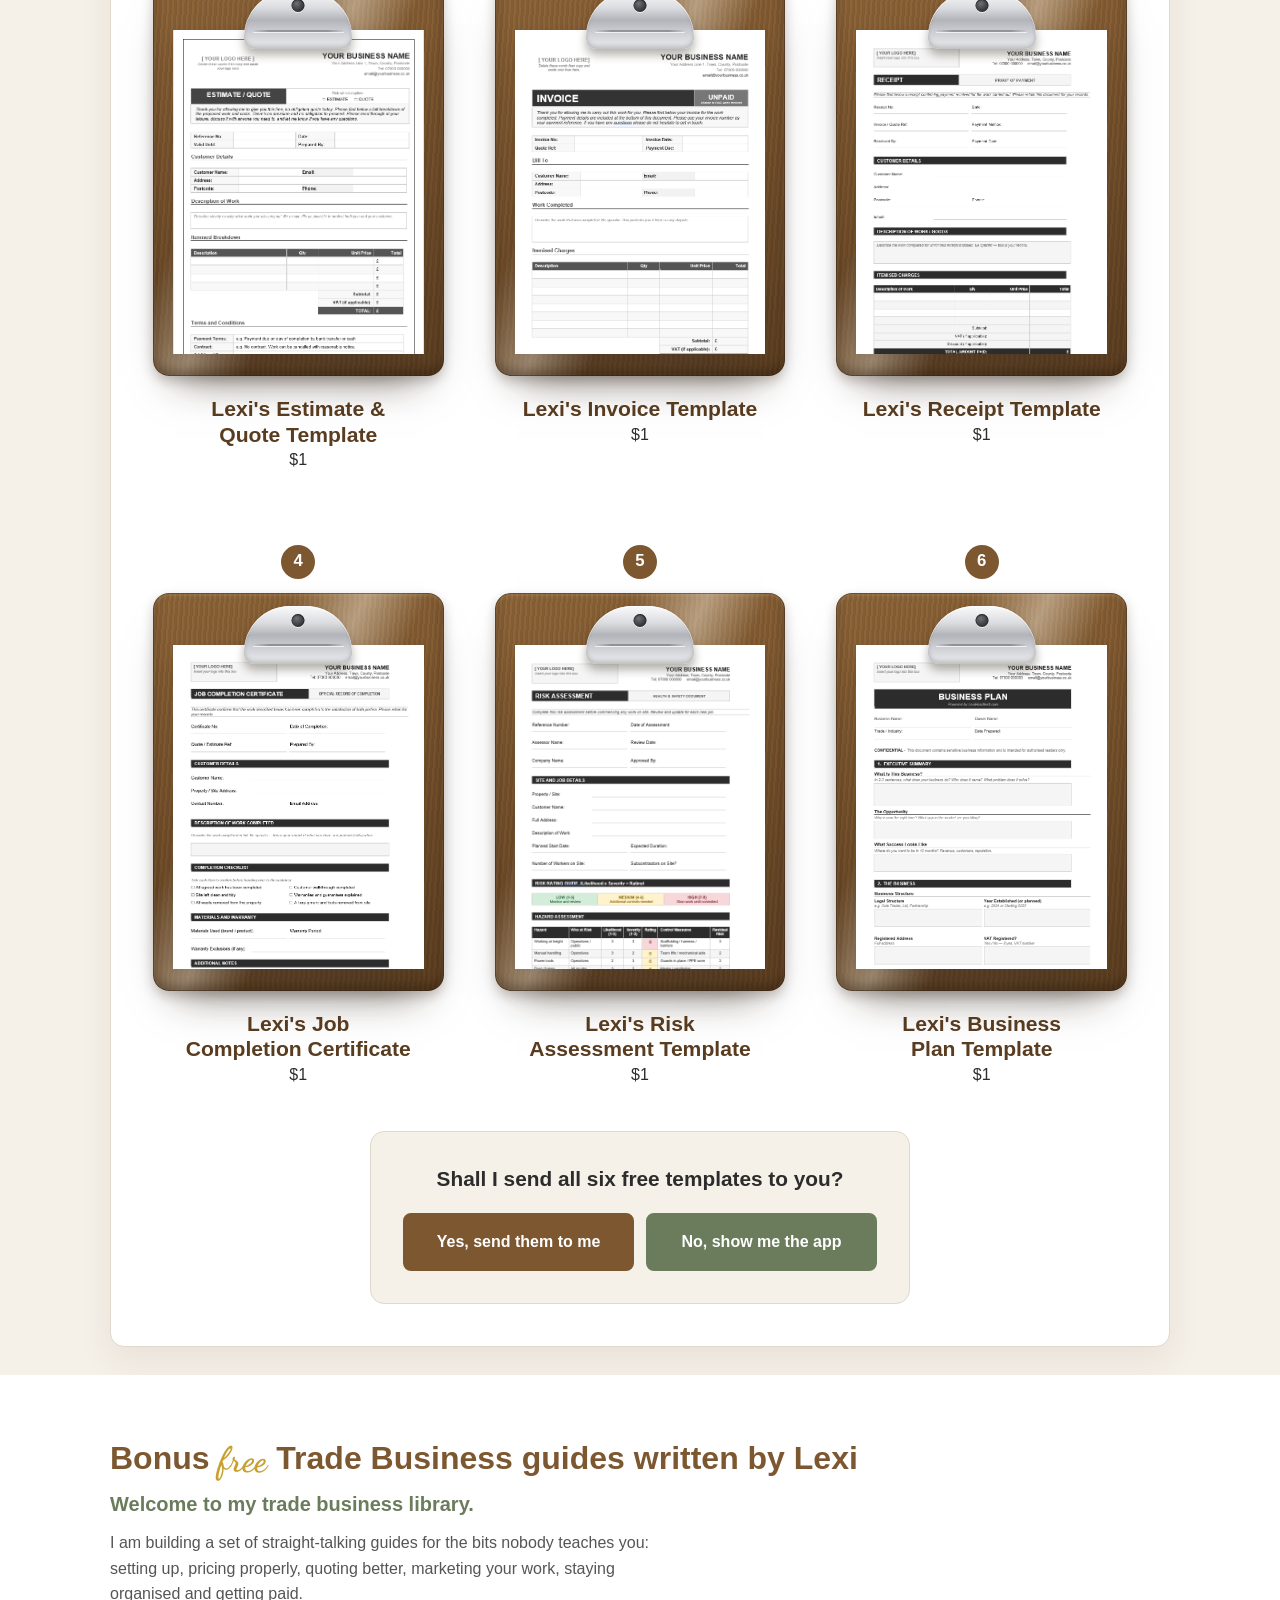
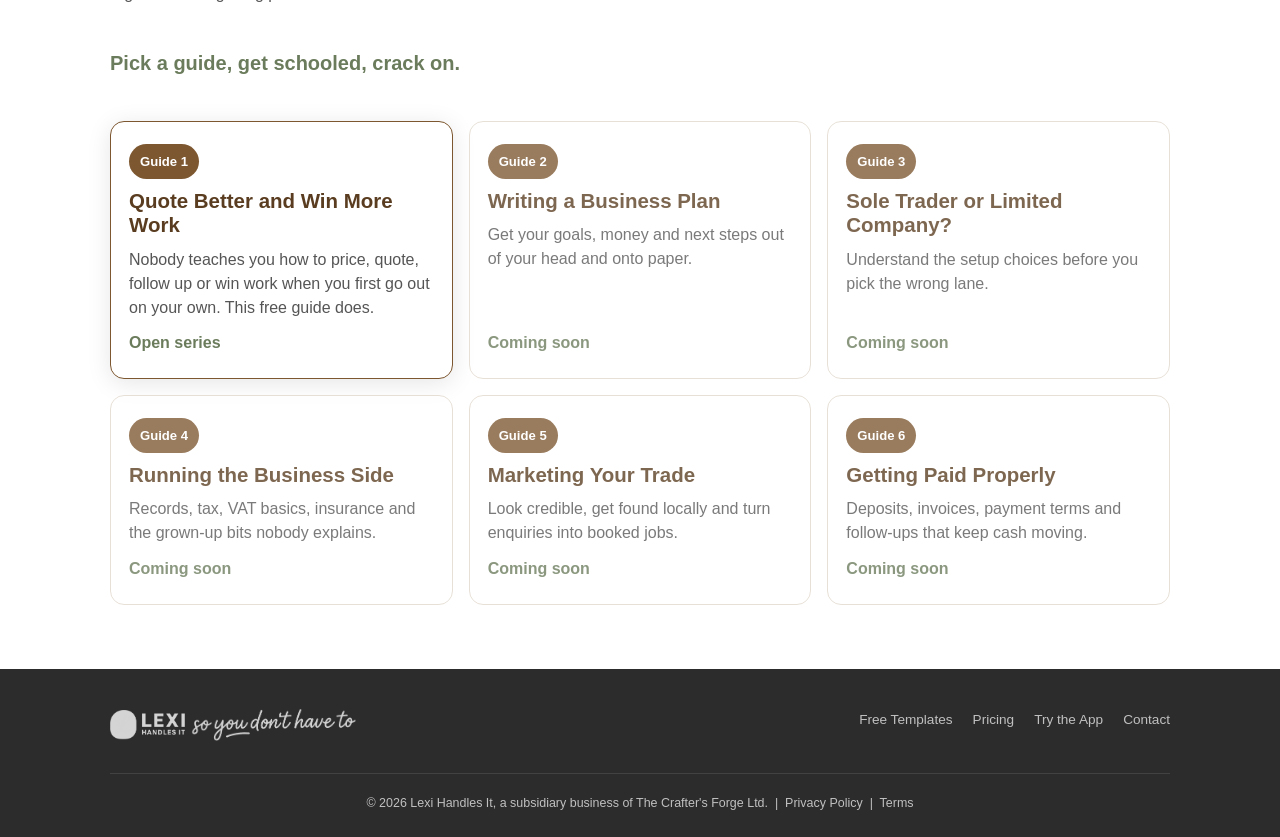
==== commit d39db411: "Add files via upload" ====
--- a/index.html
+++ b/index.html
@@ -8,7 +8,7 @@
   <link rel="preconnect" href="https://fonts.googleapis.com">
   <link rel="preconnect" href="https://fonts.gstatic.com" crossorigin>
   <link href="https://fonts.googleapis.com/css2?family=Dancing+Script:wght@600;700&family=Cormorant+Garamond:ital,wght@0,300;0,400;0,500;0,600;0,700;1,400&family=Mulish:wght@300;400;500;600&display=swap" rel="stylesheet">
-  <link rel="stylesheet" href="style.css?v=20260605-lessons-library-copy">
+  <link rel="stylesheet" href="style.css?v=20260605-no-template-downloads">
 </head>
 <body>  <div class="launch-banner">
     <div class="container launch-banner-inner">
@@ -51,7 +51,7 @@
           <div class="hero-feature hero-feature-walnut"><svg viewBox="0 0 24 24" aria-hidden="true"><path d="M9 5h10M9 12h10M9 19h10M4 5h.01M4 12h.01M4 19h.01"/></svg><span><strong>Track every job</strong><small>Keep customers and jobs organised in one place.</small></span></div>
           <div class="hero-feature hero-feature-gold"><svg viewBox="0 0 24 24" aria-hidden="true"><path d="M2 12s3.5-6 10-6 10 6 10 6-3.5 6-10 6S2 12 2 12Z"/><circle cx="12" cy="12" r="2.5"/></svg><span><strong>See who owes what</strong><small>Know what is paid and outstanding at a glance.</small></span></div>
           <div class="hero-feature hero-feature-sage"><span class="hero-pound-icon" aria-hidden="true">&pound;</span><span><strong>Chase payments easily</strong><small>Ready-made messages make following up easy.</small></span></div>
-          <div class="hero-feature hero-feature-gold"><svg viewBox="0 0 24 24" aria-hidden="true"><path d="M12 3v4M12 17v4M5.6 5.6l2.8 2.8M15.6 15.6l2.8 2.8M3 12h4M17 12h4M5.6 18.4l2.8-2.8M15.6 8.4l2.8-2.8"/><circle cx="12" cy="12" r="3"/></svg><span><strong>Quiet Season <span class="script-gold-sm">Free</span></strong><small>Pause, up to 6 months. Still use customer management.</small></span></div>
+          <div class="hero-feature hero-feature-gold"><svg viewBox="0 0 24 24" aria-hidden="true"><path d="M12 3v4M12 17v4M5.6 5.6l2.8 2.8M15.6 15.6l2.8 2.8M3 12h4M17 12h4M5.6 18.4l2.8-2.8M15.6 8.4l2.8-2.8"/><circle cx="12" cy="12" r="3"/></svg><span><strong>Quiet Season <span class="script-gold-sm">Free</span></strong><small>Pause, up to 6 months. Still use customer management. Free.</small></span></div>
         </div>
 
       </div>
@@ -77,14 +77,15 @@
           </div>
         </div>
         <div class="app-next-step-panel">
-          <h2>Ready to stop winging the business side?</h2>
+          <h2>Ready?</h2>
           <p>You already know your trade. Lexi helps you make the paperwork look professional, keep jobs organised and chase payments without the awkwardness.</p>
           <a href="YOUR_APP_URL" class="btn app-result-cta" target="_blank">Make my paperwork look like this</a>
         </div>
 
         <div class="app-how-block" id="how-it-works">
           <p class="section-eyebrow">How Lexi Handles It</p>
-          <h2 class="section-title">Three quick steps to set everything up. Then the business side gets a whole lot easier.</h2>
+          <h2 class="section-title">Three quick steps, then you're sorted.</h2>
+          <p class="section-sub">Set yourself up once, then create, send, track and chase from your phone.</p>
           <div class="steps-row">
             <div class="step-card">
               <div class="step-heading-row">
@@ -259,42 +260,36 @@
         <p class="section-heading-label">Not Ready for the App Yet?</p>
         <h2 class="section-title">Start with six <span class="script-gold">free</span> templates. Quote properly, invoice clearly and look like you have got your business side handled.</h2>
         <div class="fb-grid">
-          <a href="Lexi's Estimate &amp; Quote Template (Excel).xlsx" download class="fb-card">
+          <button type="button" class="fb-card" data-template-card>
             <div class="fb-num">1</div>
             <div class="fb-frame"><div class="fb-clip"></div><div class="fb-doc"><img src="1 Lexi's Estimates or Quotes Template.png" alt="Lexi's Estimate &amp; Quote Template"></div></div>
             <h3 class="fb-title">Lexi's Estimate &amp; Quote Template</h3>
-            <p class="fb-desc">Send prices that look professional before the job even starts.</p>
-          </a>
-          <a href="Lexi's Invoice Template (Excel).xlsx" download class="fb-card">
+            $1</button>
+          <button type="button" class="fb-card" data-template-card>
             <div class="fb-num">2</div>
             <div class="fb-frame"><div class="fb-clip"></div><div class="fb-doc"><img src="2 Lexi's Invoice Template.png" alt="Lexi's Invoice Template"></div></div>
             <h3 class="fb-title">Lexi's Invoice Template</h3>
-            <p class="fb-desc">Send clear invoices that help you get paid properly.</p>
-          </a>
-          <a href="Lexi's Receipt Template.xlsx" download class="fb-card">
+            $1</button>
+          <button type="button" class="fb-card" data-template-card>
             <div class="fb-num">3</div>
             <div class="fb-frame"><div class="fb-clip"></div><div class="fb-doc"><img src="3 Lexi's Reciept Template.png" alt="Lexi's Receipt Template"></div></div>
             <h3 class="fb-title">Lexi's Receipt Template</h3>
-            <p class="fb-desc">Give customers proper proof of payment every time.</p>
-          </a>
-          <a href="Lexi's Job Completion Certificate.docx" download class="fb-card">
+            $1</button>
+          <button type="button" class="fb-card" data-template-card>
             <div class="fb-num">4</div>
             <div class="fb-frame"><div class="fb-clip"></div><div class="fb-doc"><img src="4 Lexi's Job Completion Certificate.png" alt="Lexi's Job Completion Certificate"></div></div>
             <h3 class="fb-title">Lexi's Job Completion Certificate</h3>
-            <p class="fb-desc">Sign off finished work like a professional.</p>
-          </a>
-          <a href="Lexi's Risk Assessment Template.xlsx" download class="fb-card">
+            $1</button>
+          <button type="button" class="fb-card" data-template-card>
             <div class="fb-num">5</div>
             <div class="fb-frame"><div class="fb-clip"></div><div class="fb-doc"><img src="5 Lexi's Risk Assessment Template.png" alt="Lexi's Risk Assessment Template"></div></div>
             <h3 class="fb-title">Lexi's Risk Assessment Template</h3>
-            <p class="fb-desc">Cover the basics before you start the job.</p>
-          </a>
-          <a href="Lexi's Business Plan Template.docx" download class="fb-card">
+            $1</button>
+          <button type="button" class="fb-card" data-template-card>
             <div class="fb-num">6</div>
             <div class="fb-frame"><div class="fb-clip"></div><div class="fb-doc"><img src="6 Lexi's Business PLan Template.png" alt="Lexi's Business Plan Template"></div></div>
             <h3 class="fb-title">Lexi's Business Plan Template</h3>
-            <p class="fb-desc">Get your goals and next steps out of your head and onto paper.</p>
-          </a>
+            $1</button>
         </div>
         <div class="capture-box">
           <h3>Shall I send all six free templates to you?</h3>
@@ -308,9 +303,9 @@
   <section class="guides-section" id="free-guides">
     <div class="container">
       <h2 class="section-title lessons-title">Bonus <span class="script-gold-sm">free</span> Trade Business guides written by Lexi</h2>
-      <p class="lessons-lead">Straight-talking help for the business side of your trade.</p>
-      <p class="section-sub">A growing library of free trade business guides to help you set up properly, price with confidence, market your work, stay organised and get paid.</p>
-      <p class="lessons-kicker">Ready to get schooled by Lexi?</p>
+      <p class="lessons-lead">Welcome to my trade business library.</p>
+      <p class="section-sub">I am building a set of straight-talking guides for the bits nobody teaches you: setting up, pricing properly, quoting better, marketing your work, staying organised and getting paid.</p>
+      <p class="lessons-kicker">Pick a guide, get schooled, crack on.</p>
 
       <div class="lesson-library-grid" aria-label="Lexi lesson series library">
         <button type="button" class="lesson-series-card lesson-series-card-live" data-modal-target="quote-journey-modal">
@@ -364,7 +359,7 @@
           <a href="#free-templates">Free Templates</a>
           <a href="#pricing">Pricing</a>
           <a href="YOUR_APP_URL" target="_blank">Try the App</a>
-          <a href="mailto:hello@lexihandlesit.com">Contact</a>
+          <a href="mailto:Lexi@LexiHandlesIt.com?subject=Lexi%20Handles%20It%20enquiry" title="Email Lexi@LexiHandlesIt.com">Contact</a>
         </div>
       </div>
       <p class="footer-copy">&copy; 2026 Lexi Handles It, a subsidiary business of The Crafter's Forge Ltd. &nbsp;|&nbsp; <a href="#" style="color:inherit">Privacy Policy</a> &nbsp;|&nbsp; <a href="#" style="color:inherit">Terms</a></p>
@@ -446,6 +441,25 @@
       </div>
     </div>
   </div>
+  <!-- Template preview modal -->
+  <div class="template-preview-modal" id="template-preview-modal" hidden>
+    <div class="template-preview-backdrop" data-template-close></div>
+    <div class="template-preview-panel" role="dialog" aria-modal="true" aria-labelledby="template-preview-title">
+      <div class="template-preview-toolbar">
+        <button type="button" class="template-preview-control" id="template-preview-prev">Previous</button>
+        <h3 id="template-preview-title">Template preview</h3>
+        <button type="button" class="template-preview-control" id="template-preview-next">Next</button>
+        <a href="YOUR_MAILCHIMP_FORM_URL" class="template-preview-download" id="template-preview-download" target="_blank" rel="noopener">Send me this</a>
+        <button type="button" class="template-preview-close" data-template-close aria-label="Close template preview">Close</button>
+      </div>
+      <div class="template-preview-stage">
+        <div class="template-preview-clipboard">
+          <div class="fb-clip"></div>
+          <div class="template-preview-doc"><img id="template-preview-img" src="" alt=""></div>
+        </div>
+      </div>
+    </div>
+  </div>
   <!-- Podcast mini player -->
   <div class="podcast-player" id="podcast-player" hidden>
     <audio id="podcast-audio" preload="metadata"></audio>
@@ -508,6 +522,61 @@
         closeOpenGuideModal();
       }
     });
+    /* Template preview modal */
+    const templateCards = Array.from(document.querySelectorAll('.fb-card'));
+    const templateModal = document.getElementById('template-preview-modal');
+    const templatePreviewTitle = document.getElementById('template-preview-title');
+    const templatePreviewImg = document.getElementById('template-preview-img');
+    const templatePreviewDownload = document.getElementById('template-preview-download');
+    const templatePreviewDesktop = window.matchMedia('(min-width: 769px) and (hover: hover)');
+    const templatePreviewPrev = document.getElementById('template-preview-prev');
+    const templatePreviewNext = document.getElementById('template-preview-next');
+    let activeTemplateIndex = 0;
+
+    function showTemplatePreview(index) {
+      const card = templateCards[index];
+      if (!card || !templateModal) return;
+      const img = card.querySelector('.fb-doc img');
+      const title = card.querySelector('.fb-title')?.textContent?.trim() || 'Template preview';
+      activeTemplateIndex = index;
+      templatePreviewTitle.textContent = title;
+      templatePreviewImg.src = img?.getAttribute('src') || '';
+      templatePreviewImg.alt = img?.getAttribute('alt') || title;
+      templatePreviewDownload.href = 'YOUR_MAILCHIMP_FORM_URL';
+      templateModal.hidden = false;
+      document.body.style.overflow = 'hidden';
+    }
+
+    function closeTemplatePreview() {
+      if (!templateModal) return;
+      templateModal.hidden = true;
+      document.body.style.overflow = '';
+    }
+
+    function moveTemplatePreview(delta) {
+      const nextIndex = (activeTemplateIndex + delta + templateCards.length) % templateCards.length;
+      showTemplatePreview(nextIndex);
+    }
+
+    templateCards.forEach((card, index) => {
+      card.addEventListener('click', event => {
+        event.preventDefault();
+        showTemplatePreview(index);
+      });
+    });
+
+    document.querySelectorAll('[data-template-close]').forEach(button => {
+      button.addEventListener('click', closeTemplatePreview);
+    });
+    templatePreviewPrev?.addEventListener('click', () => moveTemplatePreview(-1));
+    templatePreviewNext?.addEventListener('click', () => moveTemplatePreview(1));
+
+    document.addEventListener('keydown', event => {
+      if (!templateModal || templateModal.hidden) return;
+      if (event.key === 'Escape') closeTemplatePreview();
+      if (event.key === 'ArrowLeft') moveTemplatePreview(-1);
+      if (event.key === 'ArrowRight') moveTemplatePreview(1);
+    });
     /* Podcast mini player */
     const podcastPlayer = document.getElementById('podcast-player');
     const podcastAudio = document.getElementById('podcast-audio');
--- a/style.css
+++ b/style.css
@@ -3297,4 +3297,276 @@
   .launch-banner-btn {
     width: min(100%, 240px);
   }
+}
+/* Light connected How Lexi Handles It panel */
+.app-how-block {
+  width: min(calc(100% - 32px), 960px);
+  margin: clamp(22px, 5vw, 42px) auto clamp(28px, 5vw, 48px);
+  padding: clamp(22px, 4vw, 34px) clamp(12px, 3vw, 22px) clamp(18px, 4vw, 28px) !important;
+  background: var(--cream);
+  border: 1.5px solid var(--border);
+  border-radius: var(--radius);
+  text-align: left !important;
+}
+.app-how-block .section-eyebrow {
+  color: var(--sage) !important;
+  text-align: left !important;
+  margin-bottom: 8px;
+}
+.app-how-block .section-title {
+  color: var(--walnut) !important;
+  text-align: left !important;
+  max-width: 30rem;
+  margin: 0 0 8px !important;
+  font-size: clamp(1.45rem, 3vw, 2rem) !important;
+  line-height: 1.18 !important;
+}
+.app-how-block .section-sub {
+  color: var(--charcoal) !important;
+  text-align: left !important;
+  max-width: 42rem;
+  margin: 0 0 clamp(18px, 4vw, 28px) !important;
+  font-size: clamp(0.98rem, 1.8vw, 1.08rem) !important;
+  line-height: 1.55 !important;
+}
+.app-how-block .steps-row {
+  margin-top: 0 !important;
+  gap: 16px !important;
+}
+.app-how-block .step-card {
+  background: var(--white);
+}
+@media (max-width: 520px) {
+  .app-how-block {
+    width: calc(100% - 18px);
+    padding: 18px 8px 12px !important;
+  }
+}
+/* Give the How panel mockups more room again */
+.app-how-block {
+  width: min(calc(100% - 12px), 1080px) !important;
+  padding-left: clamp(8px, 2vw, 14px) !important;
+  padding-right: clamp(8px, 2vw, 14px) !important;
+}
+.app-how-block .step-card {
+  padding-left: 6px !important;
+  padding-right: 6px !important;
+}
+@media (max-width: 520px) {
+  .app-how-block {
+    width: calc(100% - 8px) !important;
+    padding-left: 5px !important;
+    padding-right: 5px !important;
+  }
+}
+/* Larger labels under step mockups */
+.step-img-label {
+  font-size: clamp(0.98rem, 1.8vw, 1.12rem) !important;
+  line-height: 1.25 !important;
+}
+/* Compact the gap between step headings and mockups */
+.app-how-block .step-card {
+  padding-top: 8px !important;
+}
+.app-how-block .step-heading-row {
+  margin-bottom: 0 !important;
+}
+.app-how-block .step-card:has(.step-heading-row) .step-mockup-pair,
+.app-how-block .step-card:has(.step-heading-row-long) .step-mockup-pair {
+  margin-top: 0 !important;
+}
+.app-how-block .step-mockup-pair {
+  margin-top: 0 !important;
+}
+@media (max-width: 640px) {
+  .app-how-block .step-card {
+    padding-top: 7px !important;
+  }
+}
+/* Desktop-only template clipboard zoom for clearer preview */
+@media (min-width: 769px) and (hover: hover) {
+  .fb-card {
+    position: relative;
+    z-index: 1;
+  }
+  .fb-card .fb-frame {
+    transform-origin: center top;
+    transition: transform 0.22s ease, box-shadow 0.22s ease;
+  }
+  .fb-card:hover,
+  .fb-card:focus-visible {
+    z-index: 8;
+  }
+  .fb-card:hover .fb-frame,
+  .fb-card:focus-visible .fb-frame {
+    transform: scale(1.18);
+  }
+}
+/* Full-page template clipboard preview */
+.template-preview-modal[hidden] {
+  display: none;
+}
+.template-preview-modal {
+  position: fixed;
+  inset: 0;
+  z-index: 1500;
+  background: rgba(20, 16, 12, 0.78);
+}
+.template-preview-backdrop {
+  position: absolute;
+  inset: 0;
+}
+.template-preview-panel {
+  position: relative;
+  z-index: 1;
+  width: 100%;
+  height: 100%;
+  display: grid;
+  grid-template-rows: auto 1fr;
+  background: var(--cream);
+}
+.template-preview-toolbar {
+  min-height: 58px;
+  display: grid;
+  grid-template-columns: auto minmax(0, 1fr) auto auto auto;
+  gap: 10px;
+  align-items: center;
+  padding: 10px 14px;
+  background: var(--charcoal);
+  color: var(--white);
+}
+.template-preview-toolbar h3 {
+  color: var(--white);
+  font-size: clamp(1rem, 2vw, 1.25rem);
+  line-height: 1.2;
+  margin: 0;
+  text-align: center;
+}
+.template-preview-control,
+.template-preview-close,
+.template-preview-download {
+  min-height: 36px;
+  border: 1px solid rgba(255,255,255,0.28);
+  border-radius: var(--radius-sm);
+  background: rgba(255,255,255,0.08);
+  color: var(--white);
+  padding: 8px 12px;
+  font: inherit;
+  font-weight: 800;
+  text-decoration: none;
+  cursor: pointer;
+}
+.template-preview-download {
+  background: var(--cream);
+  color: var(--walnut);
+  border-color: var(--cream);
+}
+.template-preview-stage {
+  min-height: 0;
+  overflow: auto;
+  display: flex;
+  justify-content: center;
+  align-items: flex-start;
+  padding: clamp(16px, 3vw, 30px);
+}
+.template-preview-clipboard {
+  position: relative;
+  width: min(94vw, 760px);
+  min-height: calc(100vh - 108px);
+  padding: clamp(52px, 7vw, 82px) clamp(18px, 3vw, 34px) clamp(20px, 3vw, 34px);
+  display: flex;
+  justify-content: center;
+  border-radius: 18px;
+  background:
+    linear-gradient(115deg, rgba(255,245,225,0) 30%, rgba(255,247,230,.42) 45%, rgba(255,248,232,0) 58%),
+    linear-gradient(90deg, rgba(255,255,255,.08), rgba(0,0,0,.12)),
+    #8a5d32;
+  box-shadow: 0 34px 70px rgba(20, 16, 12, 0.34);
+}
+.template-preview-clipboard .fb-clip {
+  top: clamp(12px, 2vw, 22px);
+  width: clamp(90px, 14vw, 138px);
+  height: clamp(50px, 8vw, 74px);
+}
+.template-preview-doc {
+  width: min(100%, 620px);
+  background: var(--white);
+  box-shadow: 0 24px 44px -24px rgba(44,42,38,.42), 0 3px 10px rgba(44,42,38,.08);
+}
+.template-preview-doc img {
+  display: block;
+  width: 100%;
+  height: auto;
+}
+@media (max-width: 768px) {
+  .template-preview-modal {
+    display: none !important;
+  }
+}
+/* Mobile template CTA prompt: no direct downloads */
+@media (max-width: 768px) {
+  .template-preview-modal[hidden] {
+    display: none !important;
+  }
+  .template-preview-modal:not([hidden]) {
+    display: block !important;
+  }
+  .template-preview-panel {
+    position: absolute;
+    left: 12px;
+    right: 12px;
+    bottom: 12px;
+    width: auto;
+    height: auto;
+    border-radius: var(--radius);
+    overflow: hidden;
+    box-shadow: 0 24px 60px rgba(20, 16, 12, 0.36);
+  }
+  .template-preview-toolbar {
+    grid-template-columns: 1fr;
+    gap: 10px;
+    padding: 18px;
+    background: var(--cream);
+    color: var(--walnut);
+  }
+  .template-preview-toolbar h3 {
+    color: var(--walnut);
+    font-size: 1.2rem;
+  }
+  .template-preview-control {
+    display: none;
+  }
+  .template-preview-download {
+    width: 100%;
+    background: var(--walnut);
+    color: var(--white);
+    border-color: var(--walnut);
+  }
+  .template-preview-close {
+    width: 100%;
+    background: var(--white);
+    color: var(--walnut);
+    border-color: var(--border);
+  }
+  .template-preview-stage {
+    display: none;
+  }
+}
+/* Brand green read-guide buttons for Guide 1-5 */
+.quote-journey-modal .journey-card:nth-child(-n+5) .dl-guide {
+  background: var(--sage) !important;
+  color: var(--white) !important;
+}
+.quote-journey-modal .journey-card:nth-child(-n+5) .dl-guide:hover {
+  background: var(--sage-d) !important;
+}
+/* Clipboard cards are buttons, never direct download links */
+button.fb-card {
+  appearance: none;
+  border: 0;
+  background: transparent;
+  font: inherit;
+  width: 100%;
+  padding: 0;
+  text-align: center;
 }
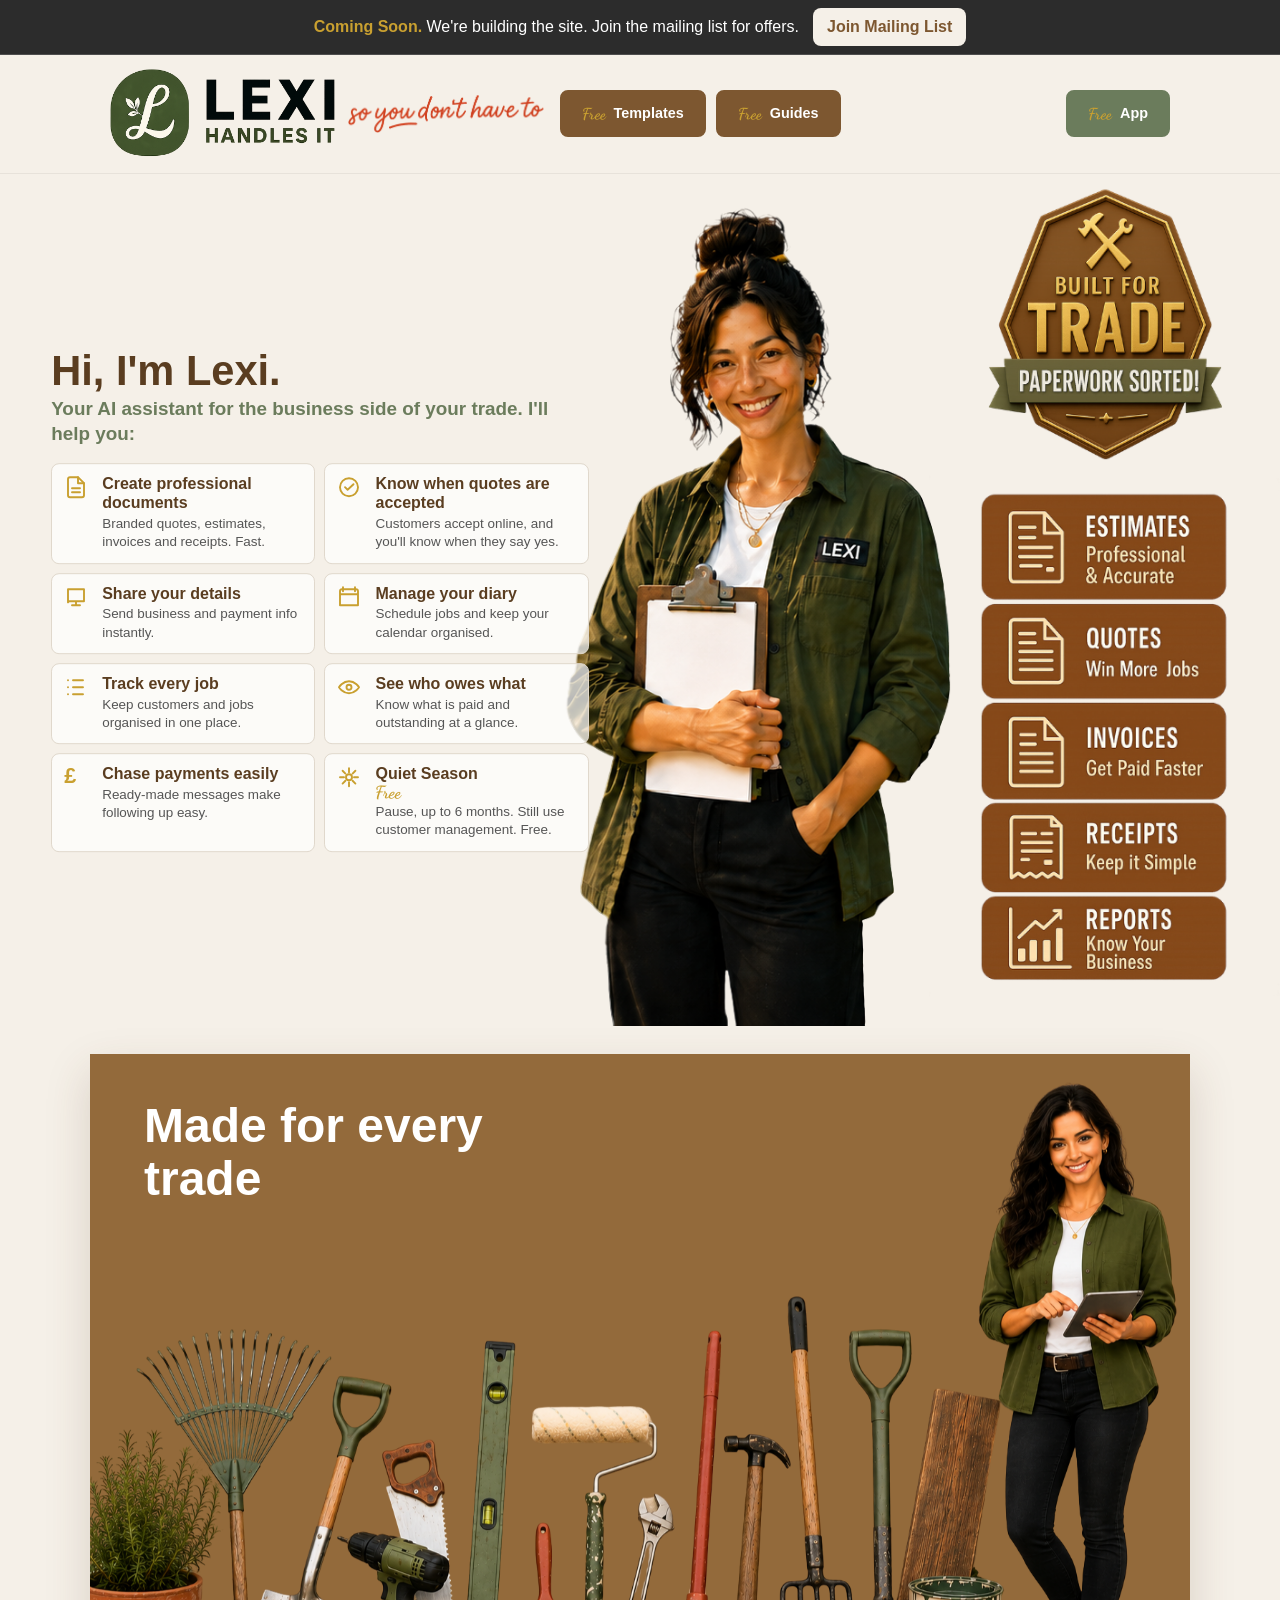
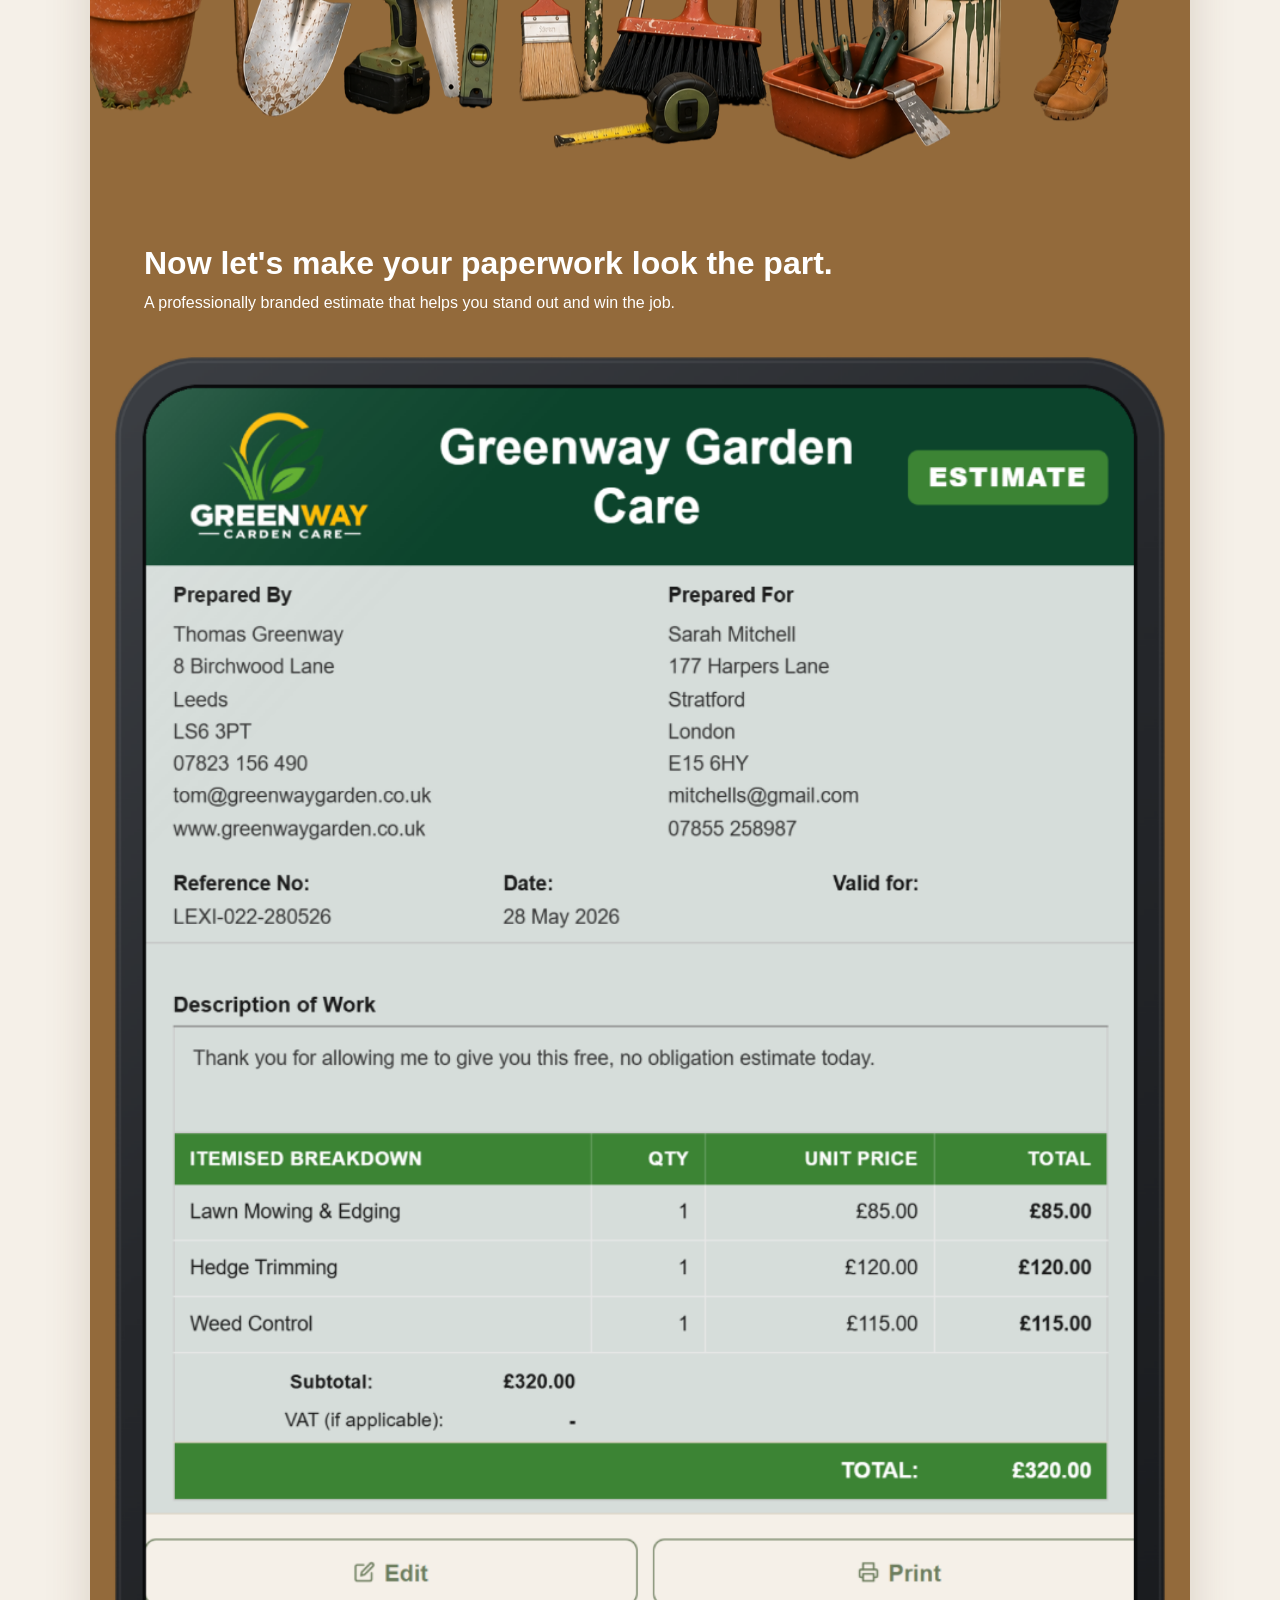
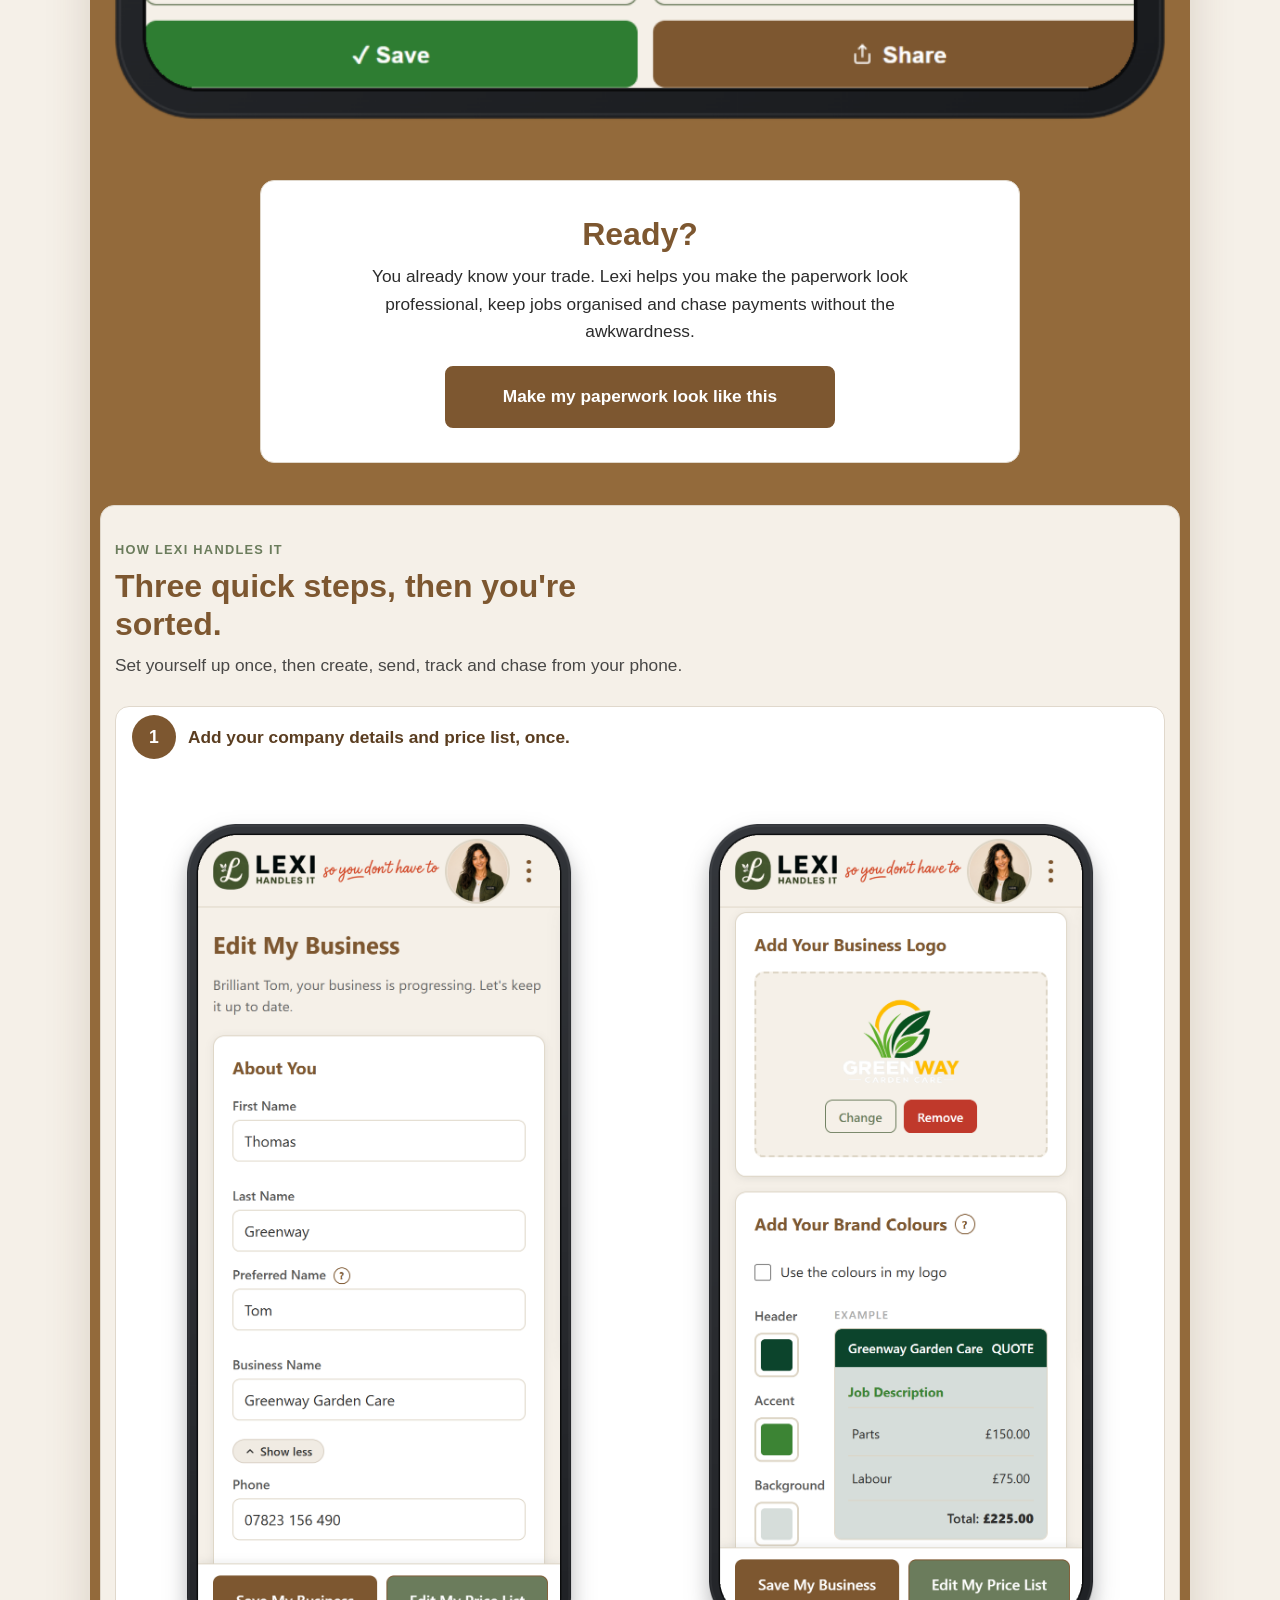
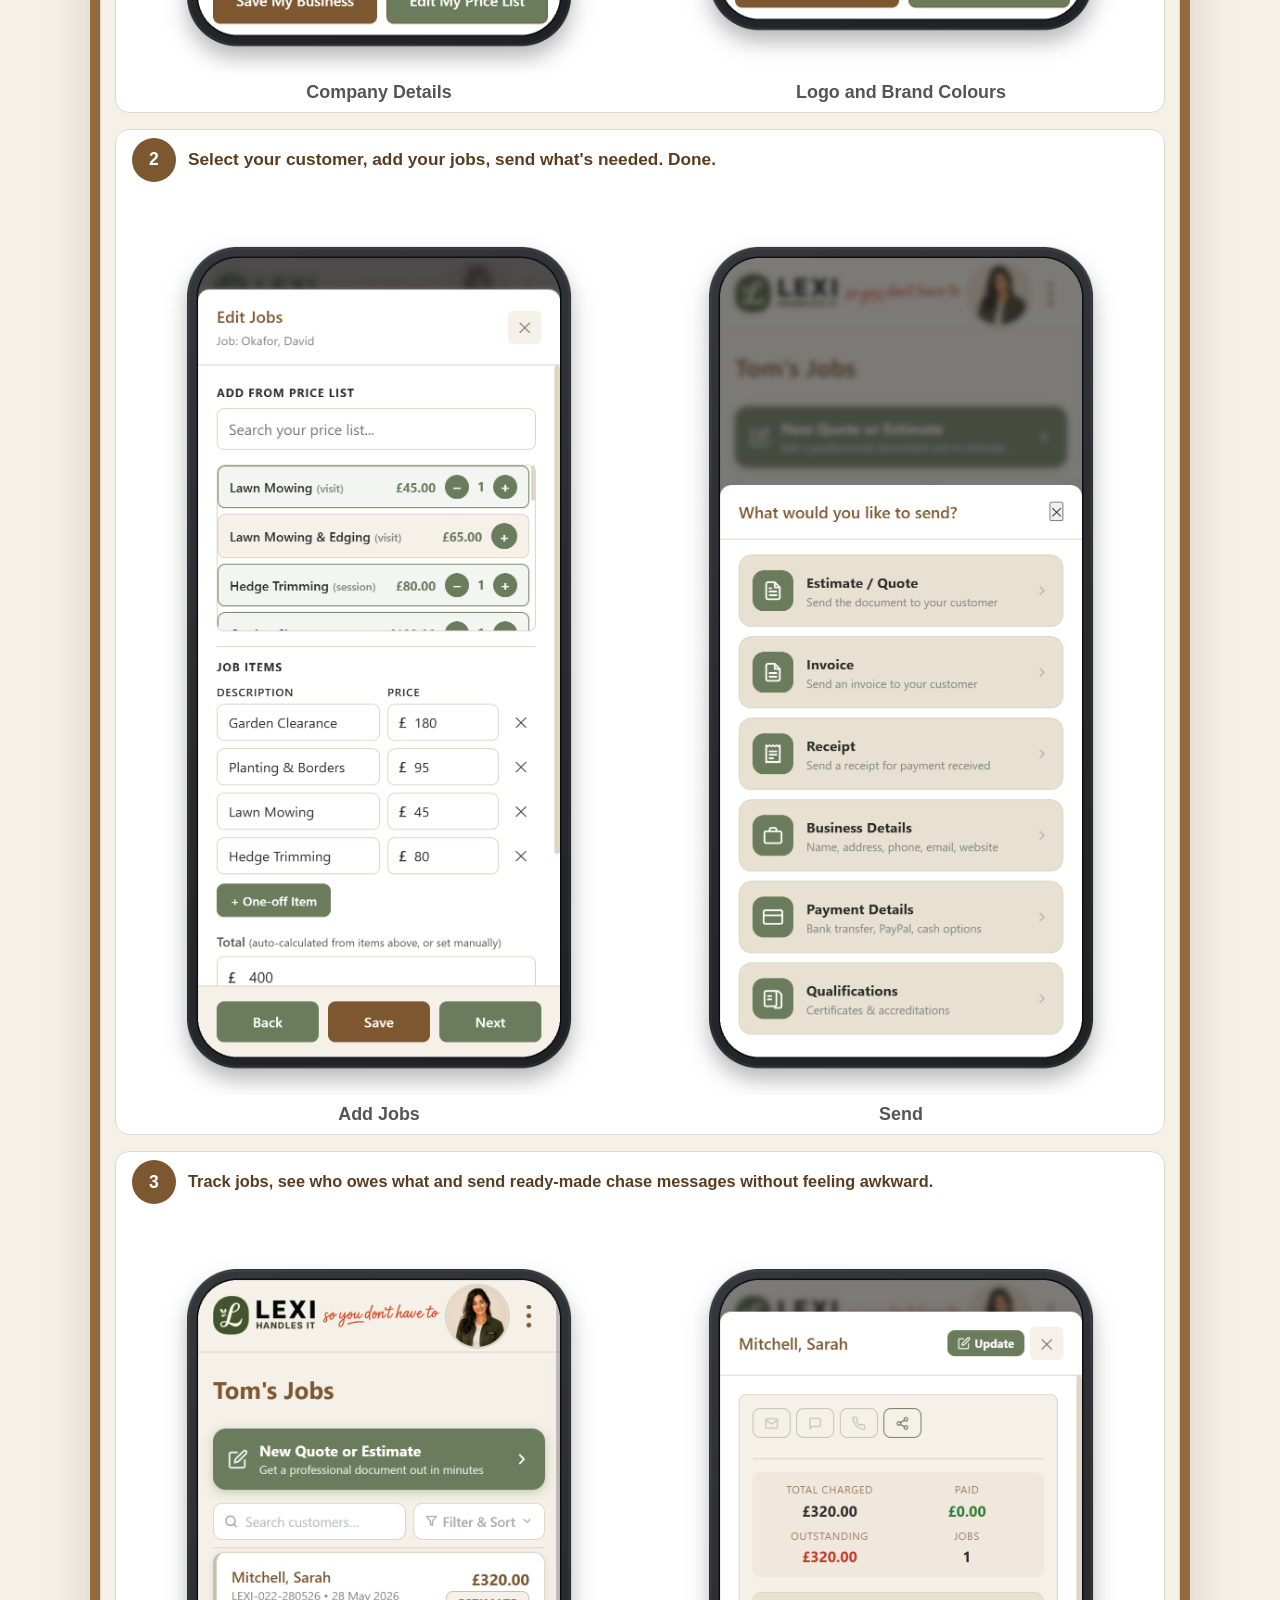
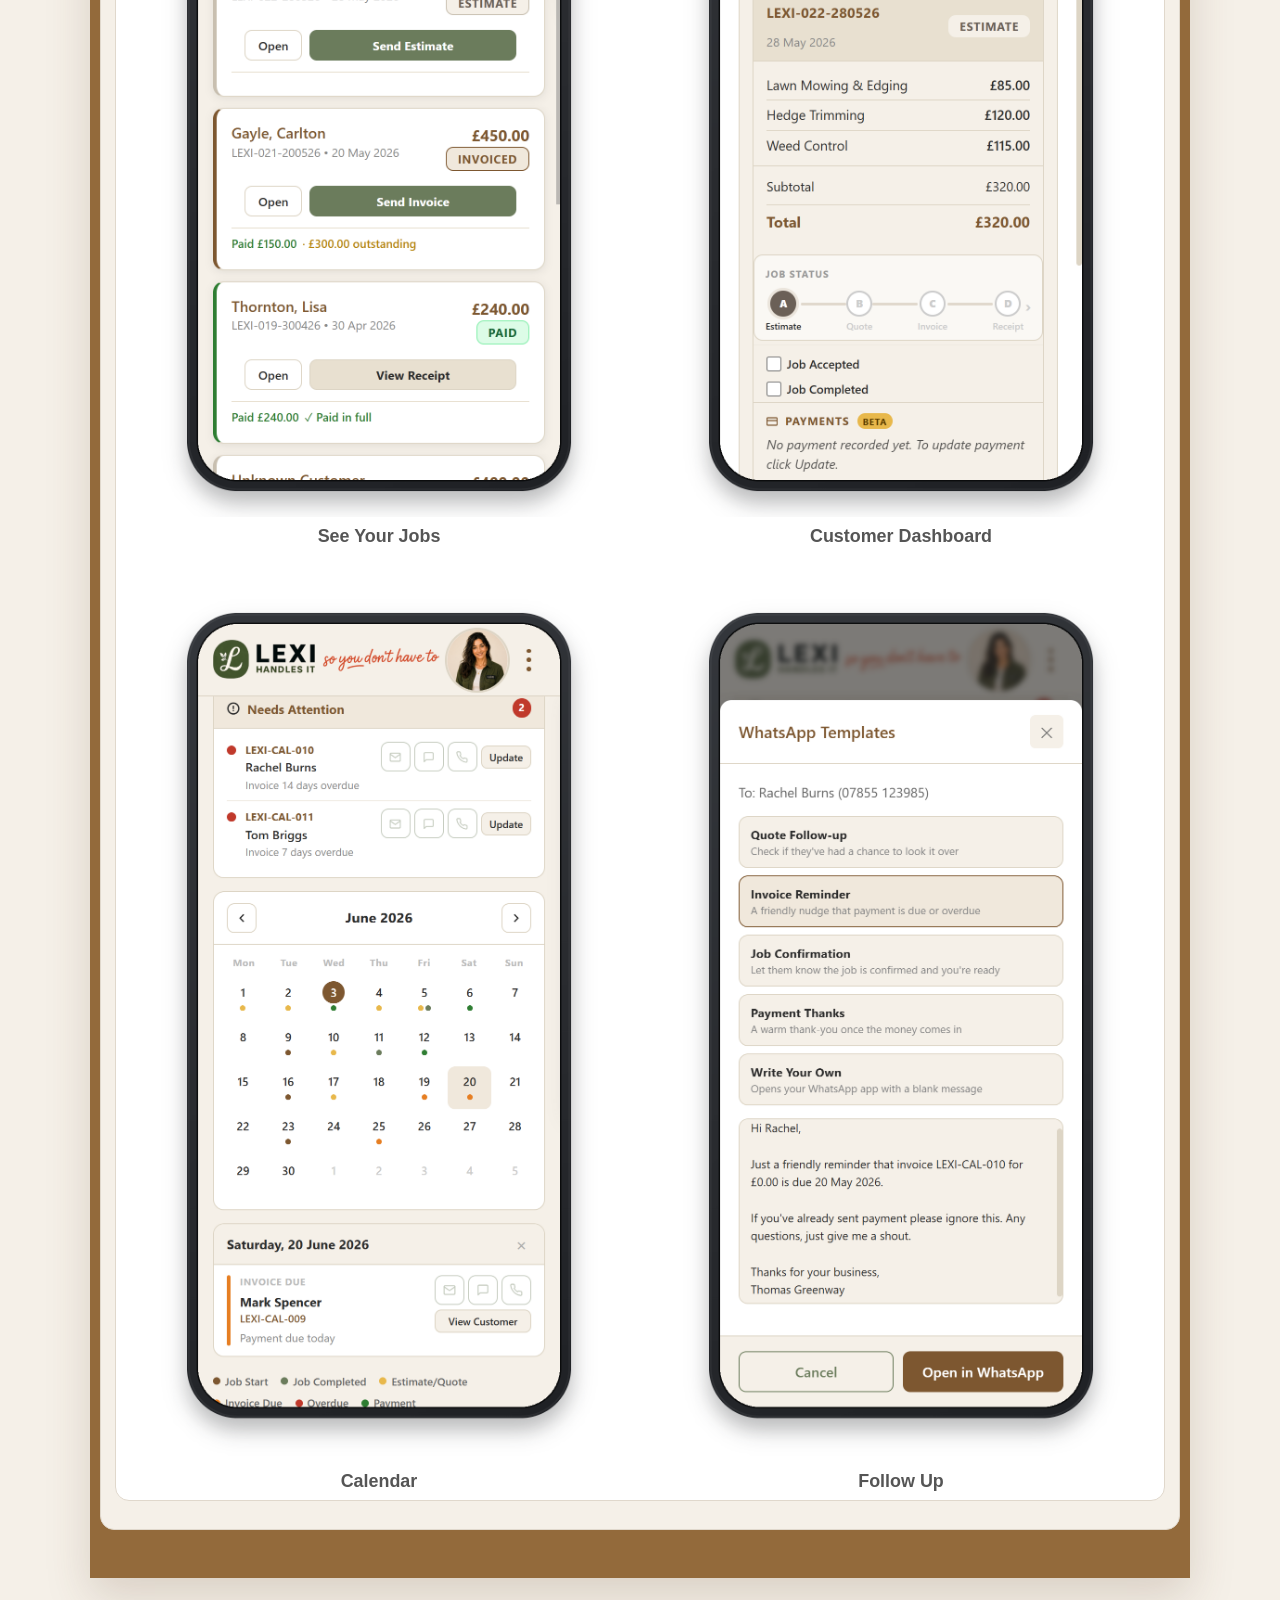
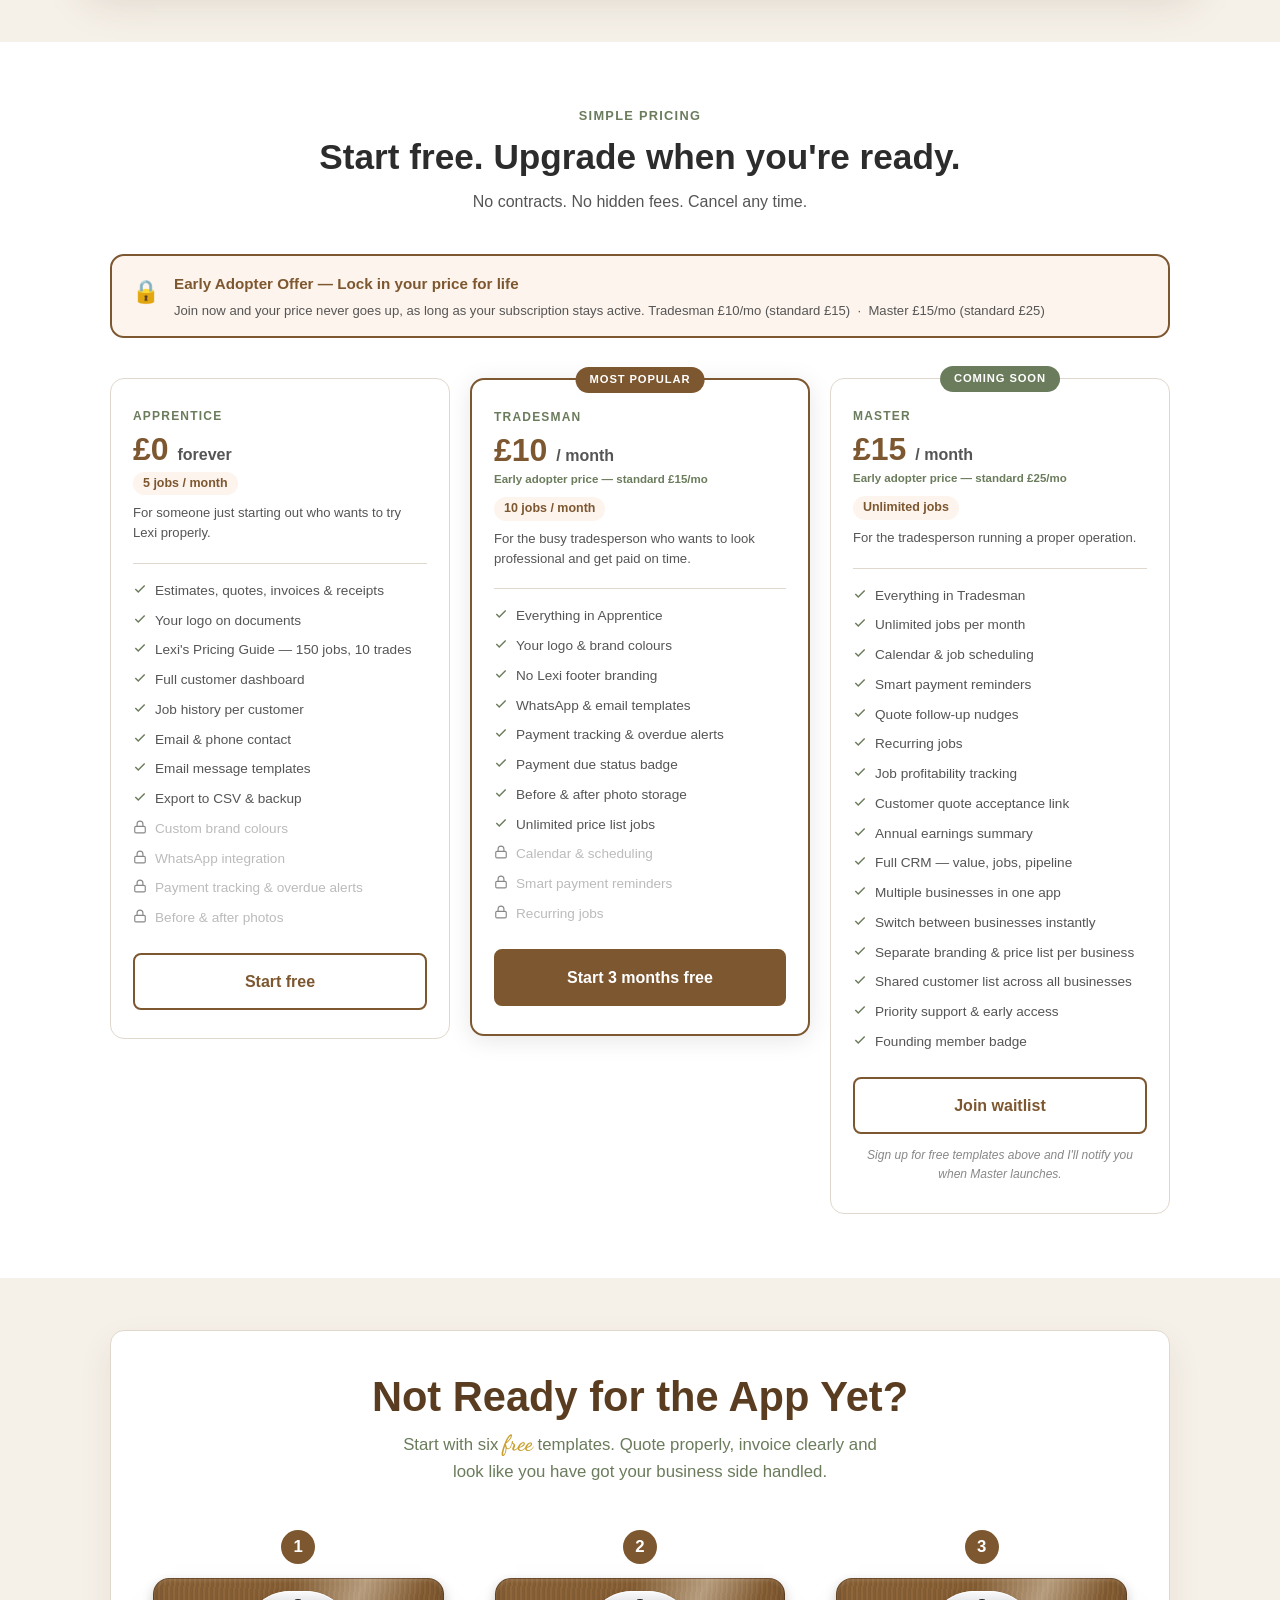
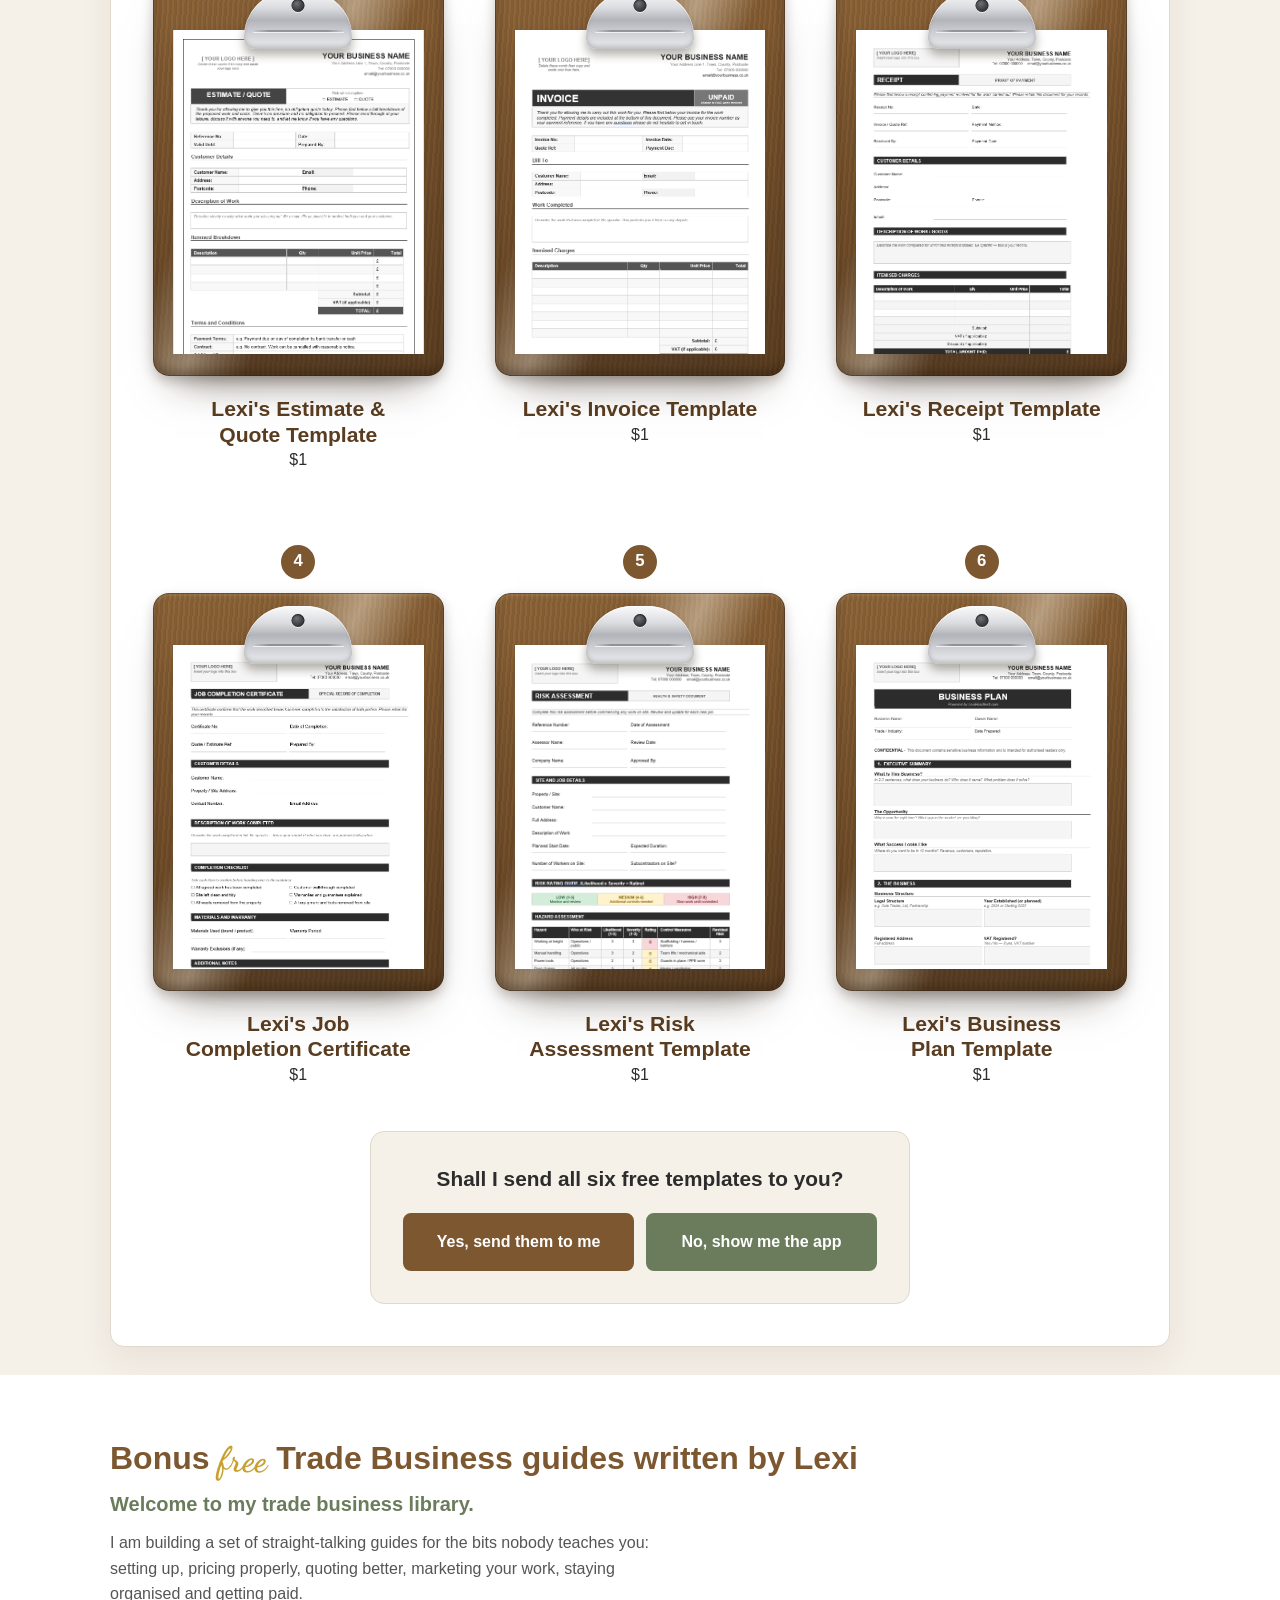
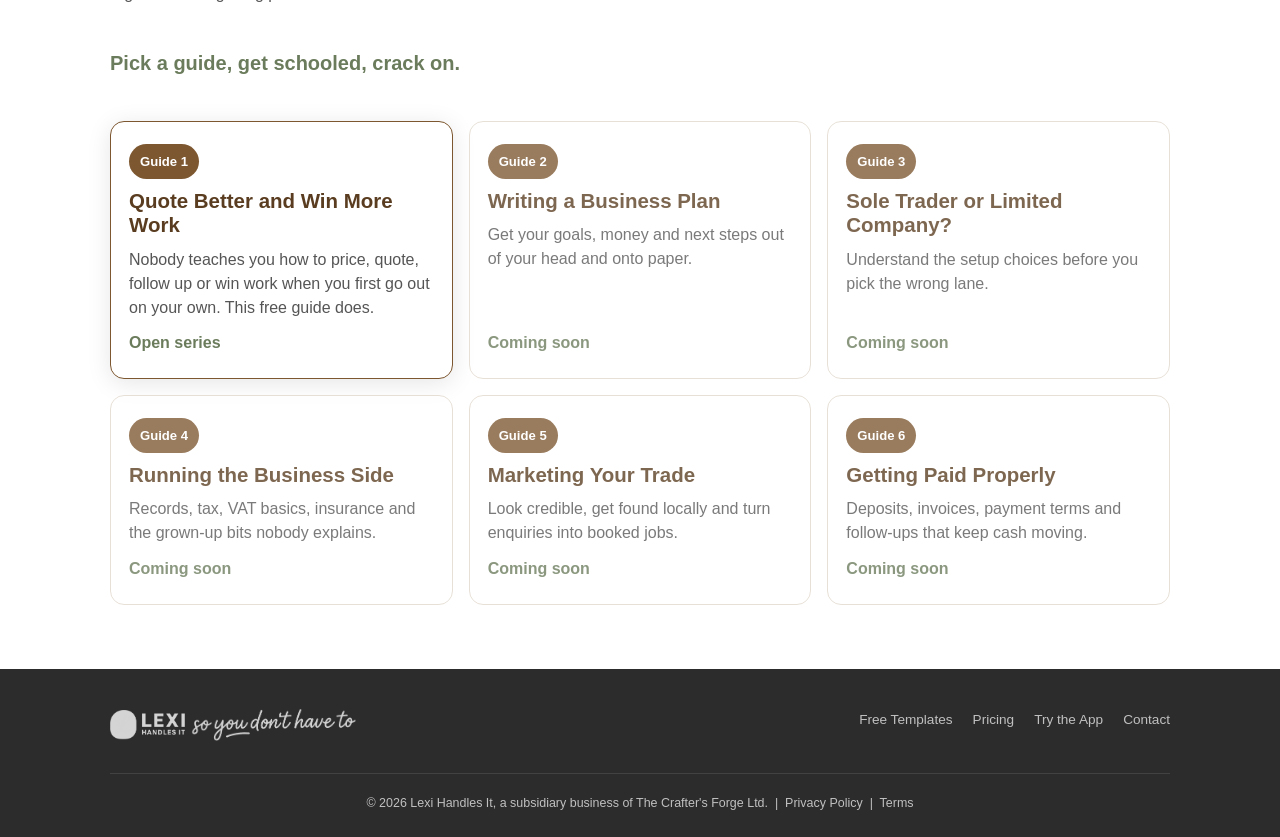
==== commit 27eb802d: "Add files via upload" ====
--- a/index.html
+++ b/index.html
@@ -8,7 +8,7 @@
   <link rel="preconnect" href="https://fonts.googleapis.com">
   <link rel="preconnect" href="https://fonts.gstatic.com" crossorigin>
   <link href="https://fonts.googleapis.com/css2?family=Dancing+Script:wght@600;700&family=Cormorant+Garamond:ital,wght@0,300;0,400;0,500;0,600;0,700;1,400&family=Mulish:wght@300;400;500;600&display=swap" rel="stylesheet">
-  <link rel="stylesheet" href="style.css?v=20260605-no-template-downloads">
+  <link rel="stylesheet" href="style.css?v=20260606-app-nav-pricing-flow">
 </head>
 <body>  <div class="launch-banner">
     <div class="container launch-banner-inner">
@@ -29,8 +29,7 @@
         <div class="nav-actions">
           <a href="#free-templates" class="btn btn-walnut nav-btn"><span class="script-gold-sm">Free</span> Templates</a>
           <a href="#free-guides" class="btn btn-walnut nav-btn"><span class="script-gold-sm">Free</span> Guides</a>
-          <a href="#pricing" class="btn btn-walnut nav-btn"><span class="script-gold-sm">Free</span> App</a>
-          <a href="YOUR_APP_URL" class="btn btn-sage nav-btn nav-btn-logon" target="_blank">Log On</a>
+          <a href="YOUR_APP_URL" class="btn btn-sage nav-btn nav-btn-app" target="_blank" rel="noopener"><span class="script-gold-sm">Free</span> App</a>
         </div>
       </div>
     </div>
@@ -189,7 +188,7 @@
             <li class="locked"><svg class="lock" width="14" height="14" viewBox="0 0 24 24" fill="none" stroke="currentColor" stroke-width="2"><rect x="3" y="11" width="18" height="11" rx="2"/><path d="M7 11V7a5 5 0 0 1 10 0v4"/></svg> Payment tracking &amp; overdue alerts</li>
             <li class="locked"><svg class="lock" width="14" height="14" viewBox="0 0 24 24" fill="none" stroke="currentColor" stroke-width="2"><rect x="3" y="11" width="18" height="11" rx="2"/><path d="M7 11V7a5 5 0 0 1 10 0v4"/></svg> Before &amp; after photos</li>
           </ul>
-          <a href="YOUR_APP_URL" class="btn btn-outline btn-full" target="_blank">Try free — no card needed</a>
+          <a href="YOUR_APP_URL" class="btn btn-outline btn-full" target="_blank" rel="noopener">Start free</a>
         </div>
 
         <!-- TRADESMAN -->
@@ -214,7 +213,7 @@
             <li class="locked"><svg class="lock" width="14" height="14" viewBox="0 0 24 24" fill="none" stroke="currentColor" stroke-width="2"><rect x="3" y="11" width="18" height="11" rx="2"/><path d="M7 11V7a5 5 0 0 1 10 0v4"/></svg> Smart payment reminders</li>
             <li class="locked"><svg class="lock" width="14" height="14" viewBox="0 0 24 24" fill="none" stroke="currentColor" stroke-width="2"><rect x="3" y="11" width="18" height="11" rx="2"/><path d="M7 11V7a5 5 0 0 1 10 0v4"/></svg> Recurring jobs</li>
           </ul>
-          <a href="YOUR_STRIPE_TRADESMAN_LINK" class="btn btn-walnut btn-full">Get Tradesman — £10/mo</a>
+          <a href="YOUR_APP_URL" class="btn btn-walnut btn-full" target="_blank" rel="noopener">Start 3 months free</a>
         </div>
 
         <!-- MASTER -->
@@ -244,7 +243,7 @@
             <li><svg class="tick" width="14" height="14" viewBox="0 0 24 24" fill="none" stroke="currentColor" stroke-width="2.5"><polyline points="20 6 9 17 4 12"/></svg> Priority support &amp; early access</li>
             <li><svg class="tick" width="14" height="14" viewBox="0 0 24 24" fill="none" stroke="currentColor" stroke-width="2.5"><polyline points="20 6 9 17 4 12"/></svg> Founding member badge</li>
           </ul>
-          <a href="#free-templates" class="btn btn-outline btn-full">Join the waitlist</a>
+          <a href="https://tally.so/r/yP1JXg" class="btn btn-outline btn-full" target="_blank" rel="noopener">Join waitlist</a>
           <p class="price-coming">Sign up for free templates above and I'll notify you when Master launches.</p>
         </div>
 
--- a/style.css
+++ b/style.css
@@ -3569,4 +3569,20 @@
   width: 100%;
   padding: 0;
   text-align: center;
+}
+/* Website app doorway nav */
+.nav-actions .nav-btn-app {
+  margin-left: auto;
+  background: var(--sage) !important;
+  border-color: var(--sage) !important;
+  color: var(--white) !important;
+}
+.nav-actions .nav-btn-app:hover {
+  background: var(--sage-d) !important;
+  border-color: var(--sage-d) !important;
+}
+@media (max-width: 680px) {
+  .nav-actions .nav-btn-app {
+    margin-left: 0;
+  }
 }
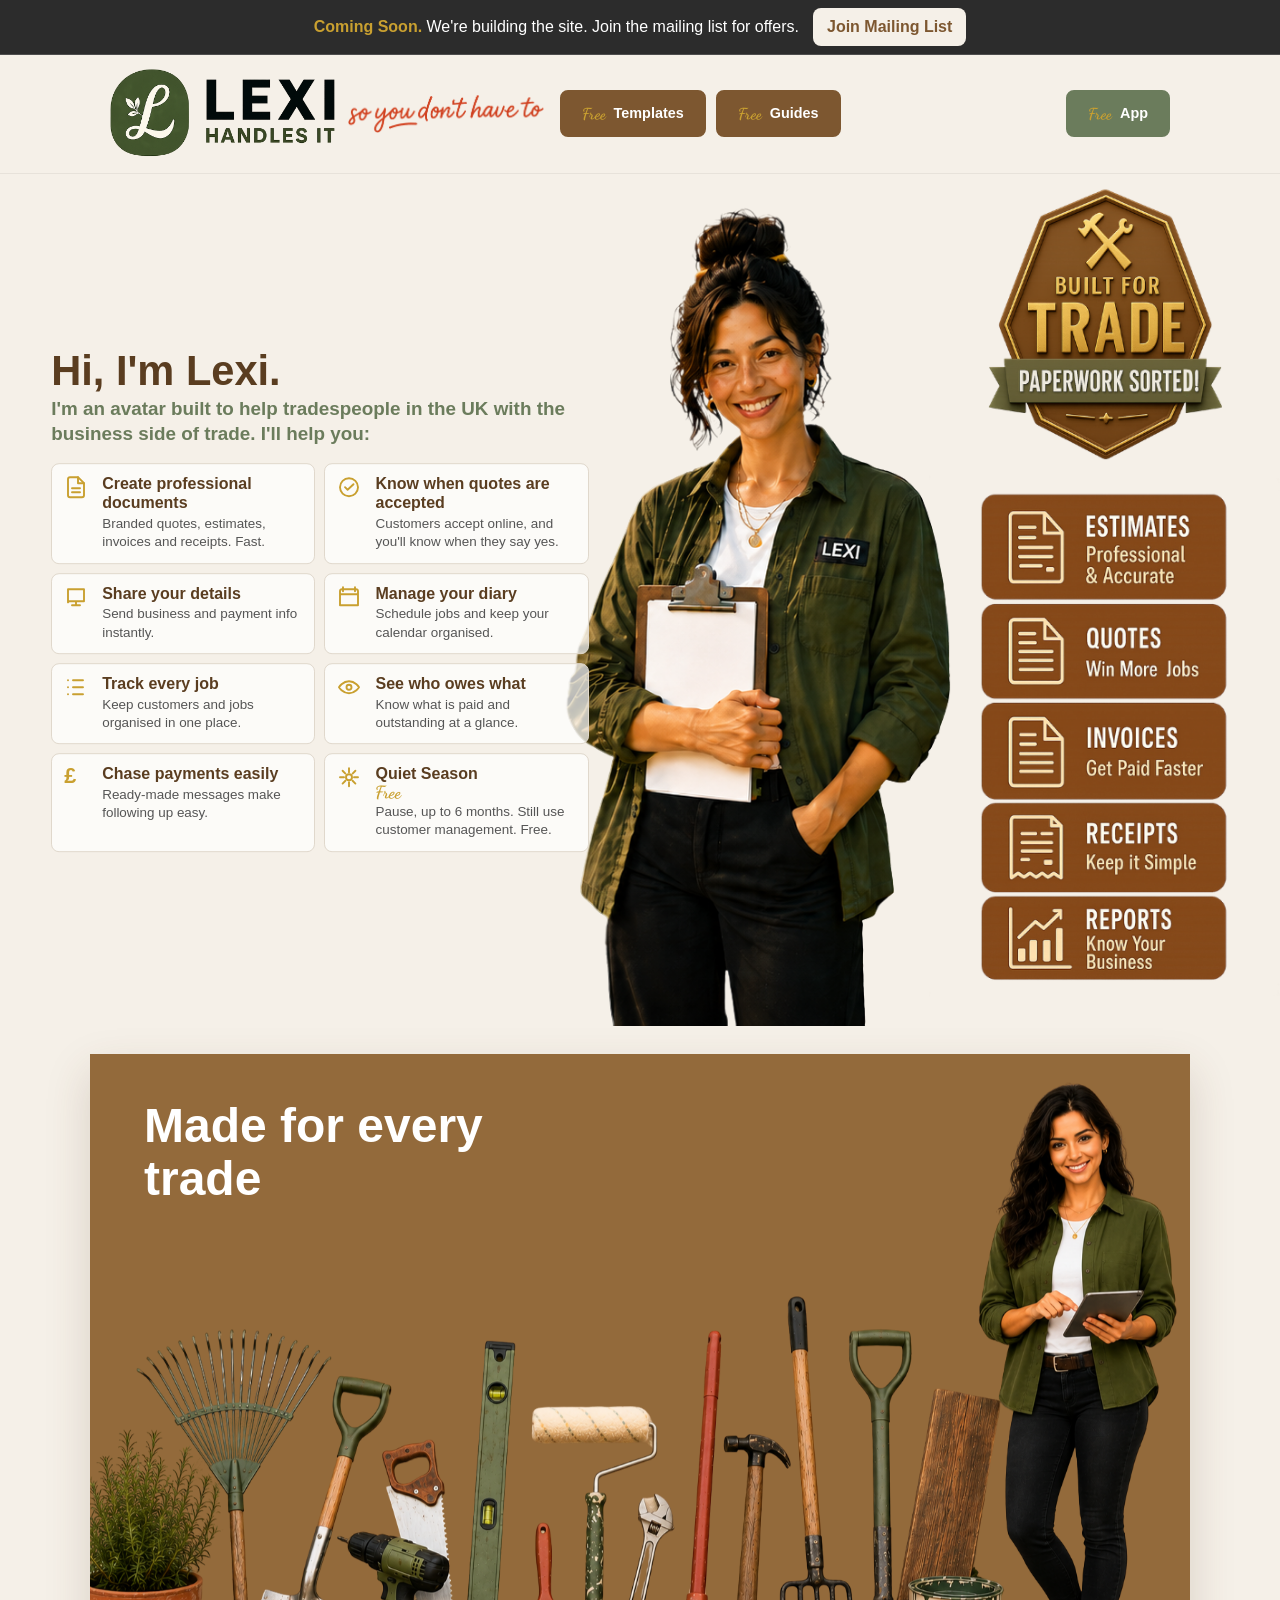
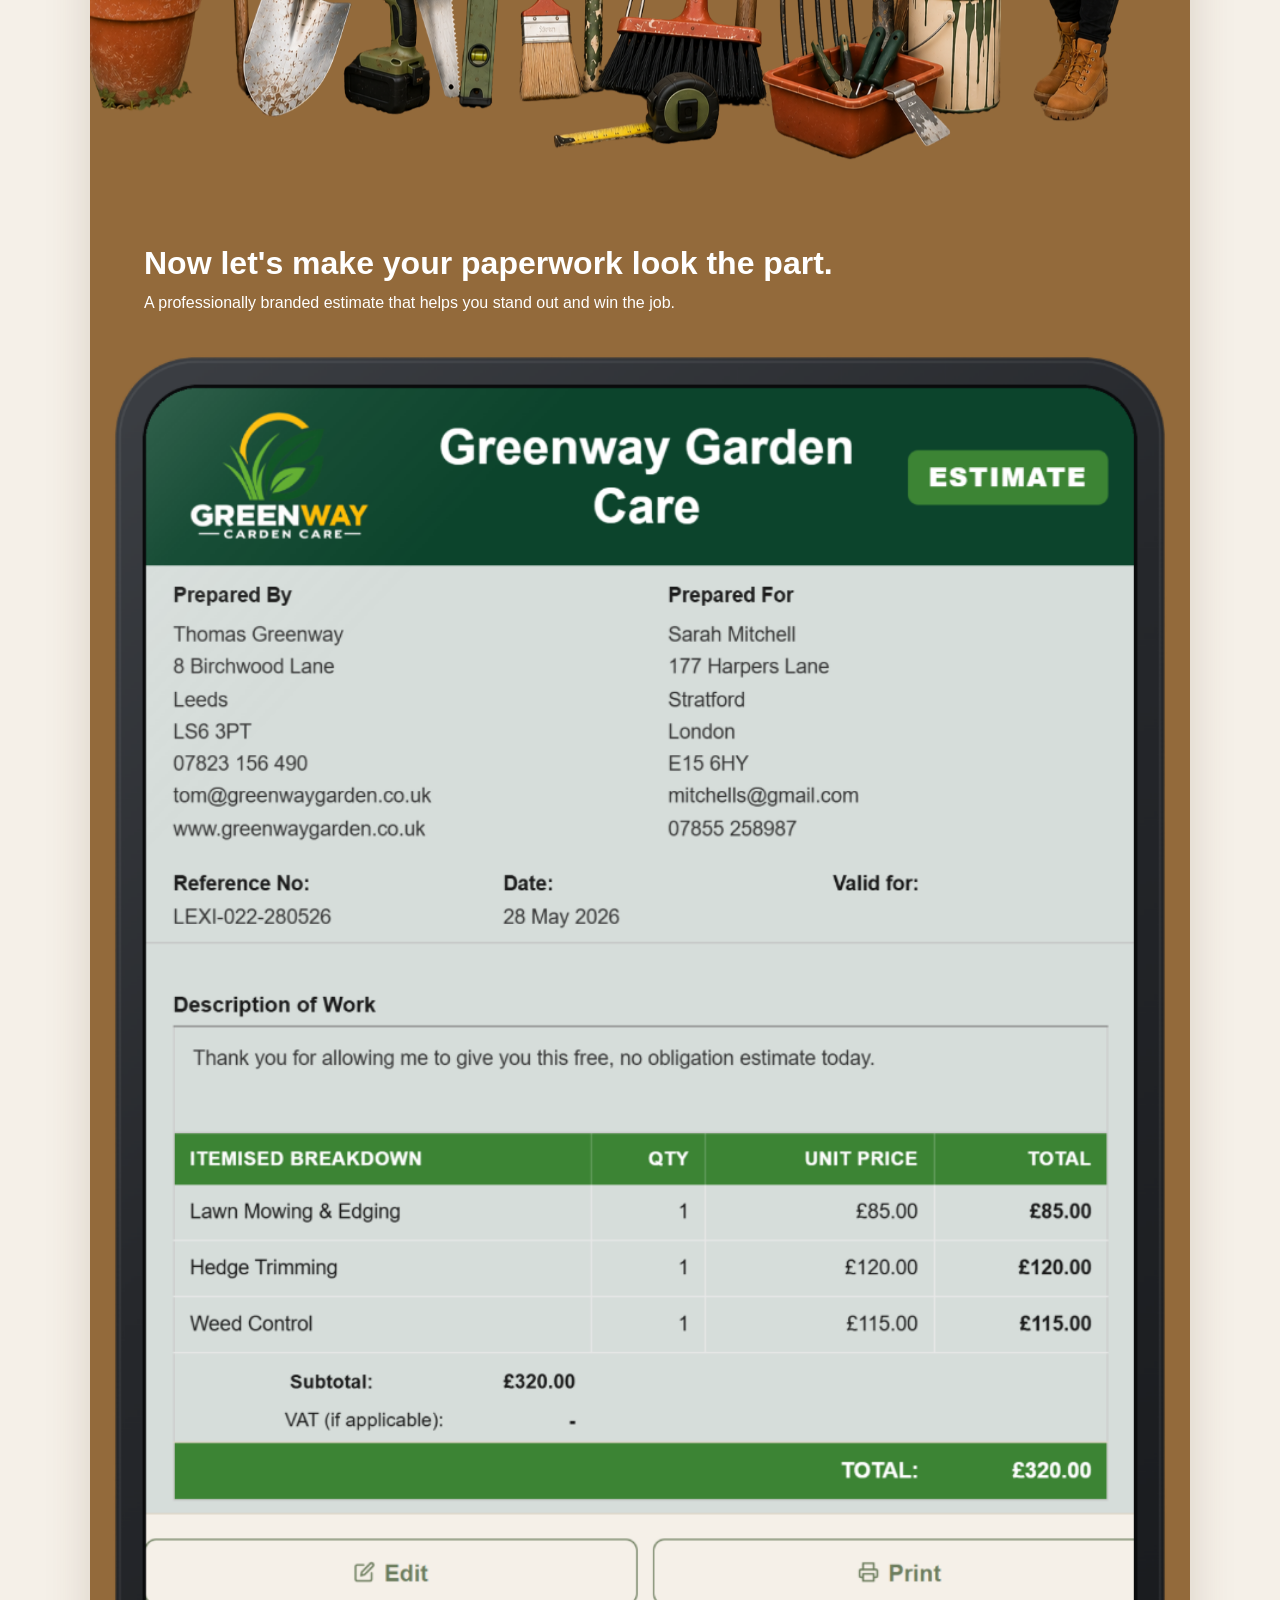
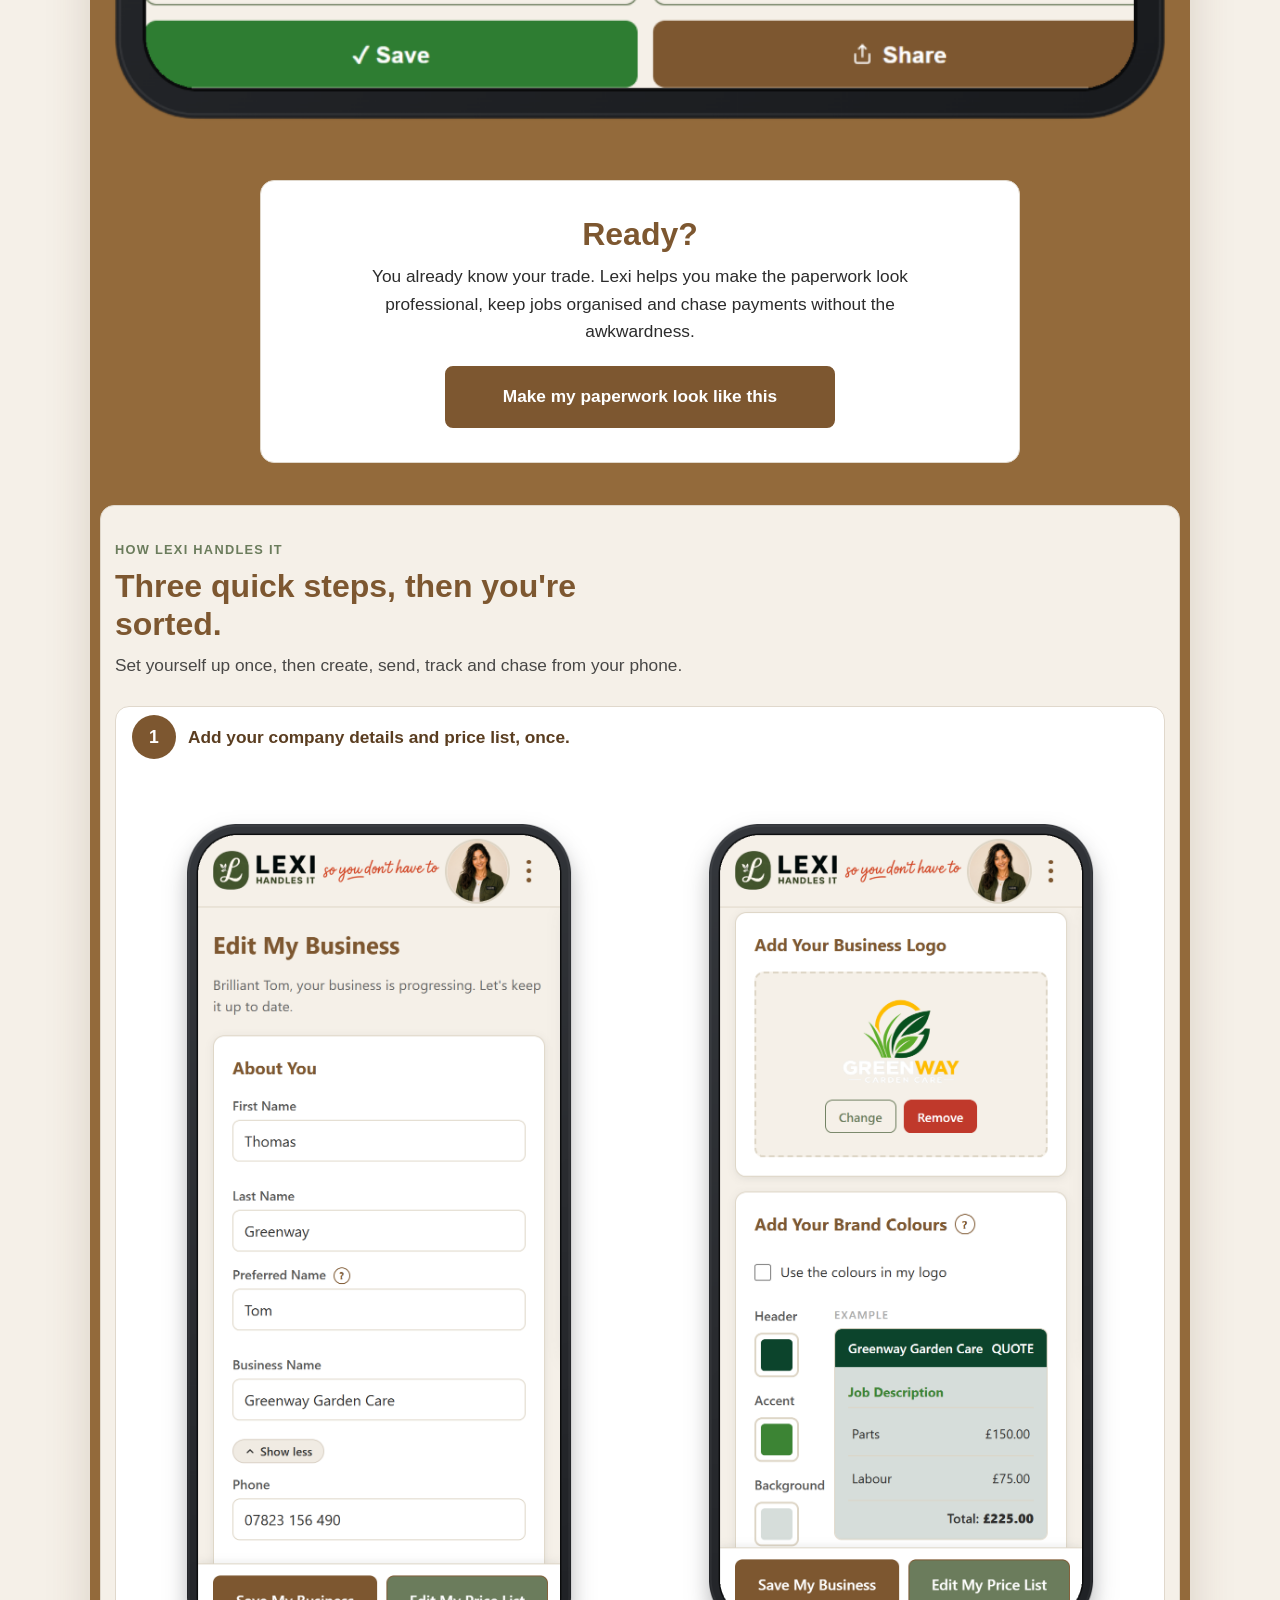
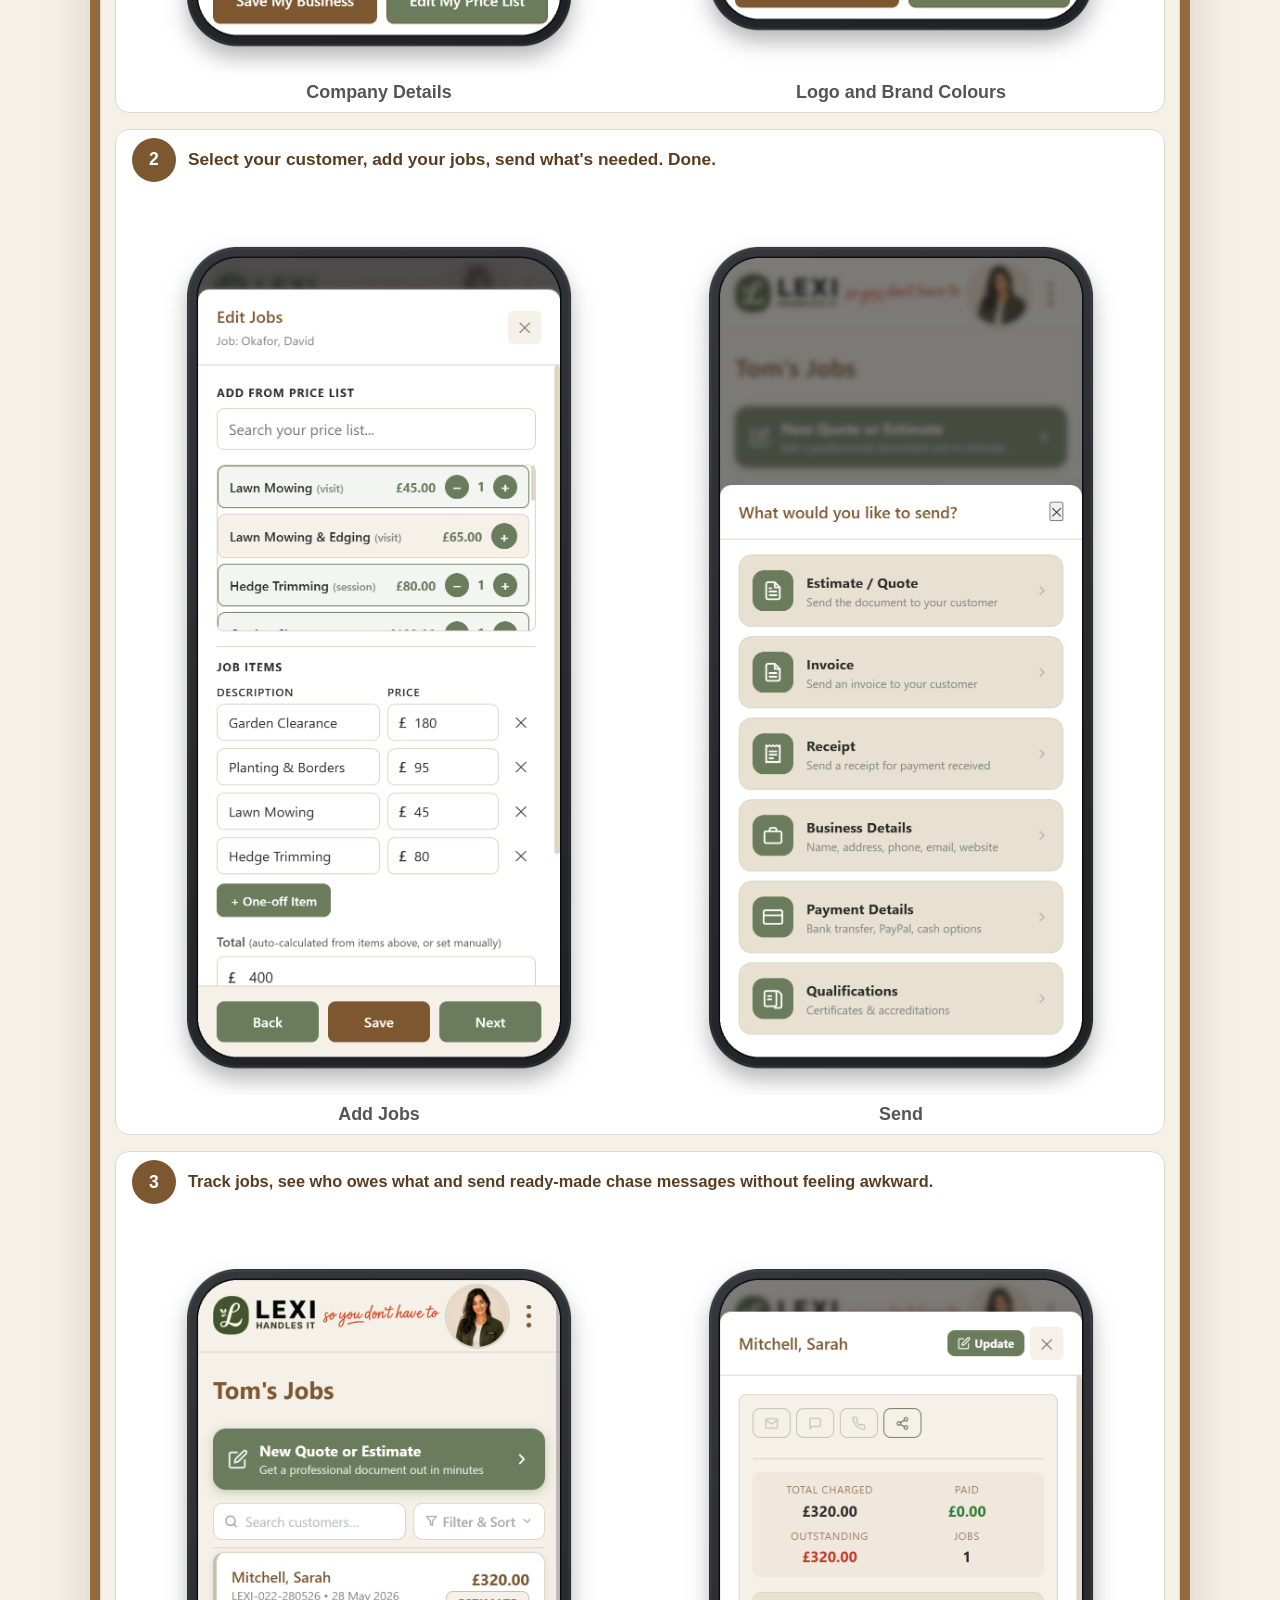
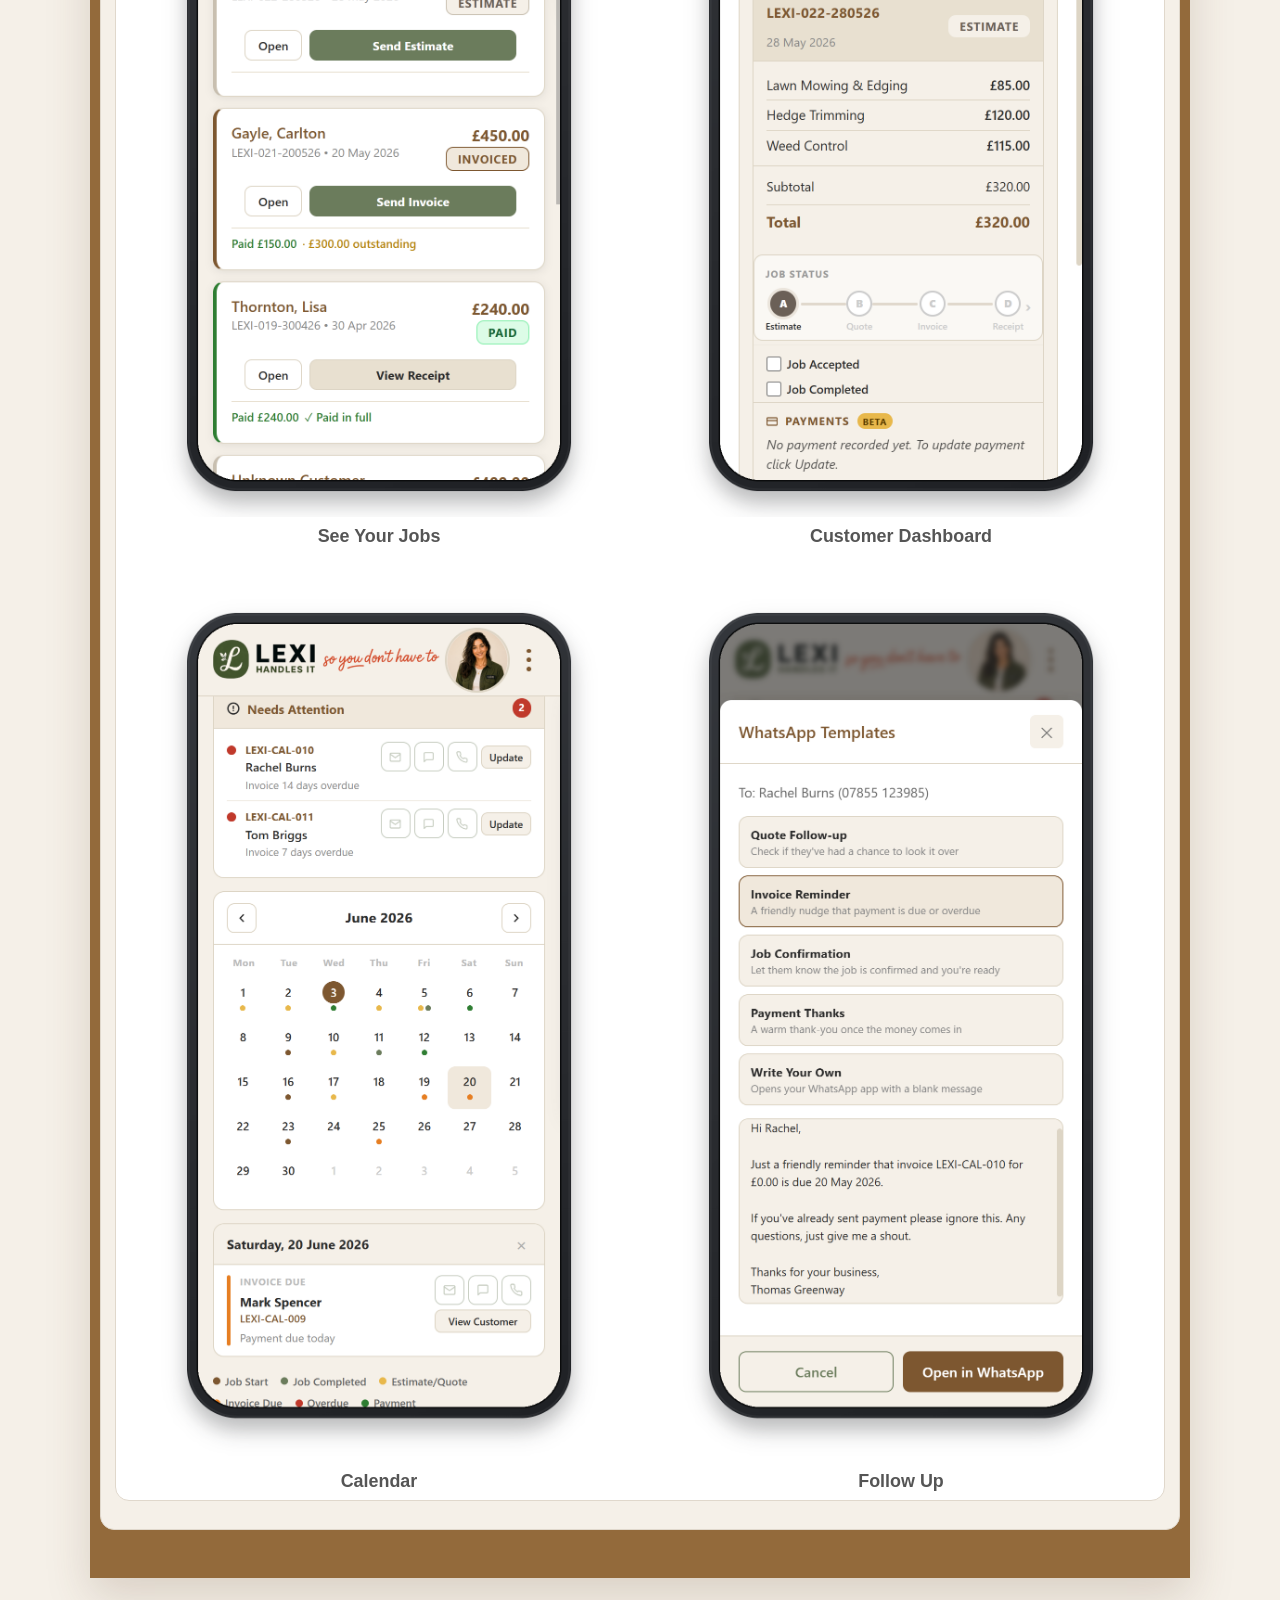
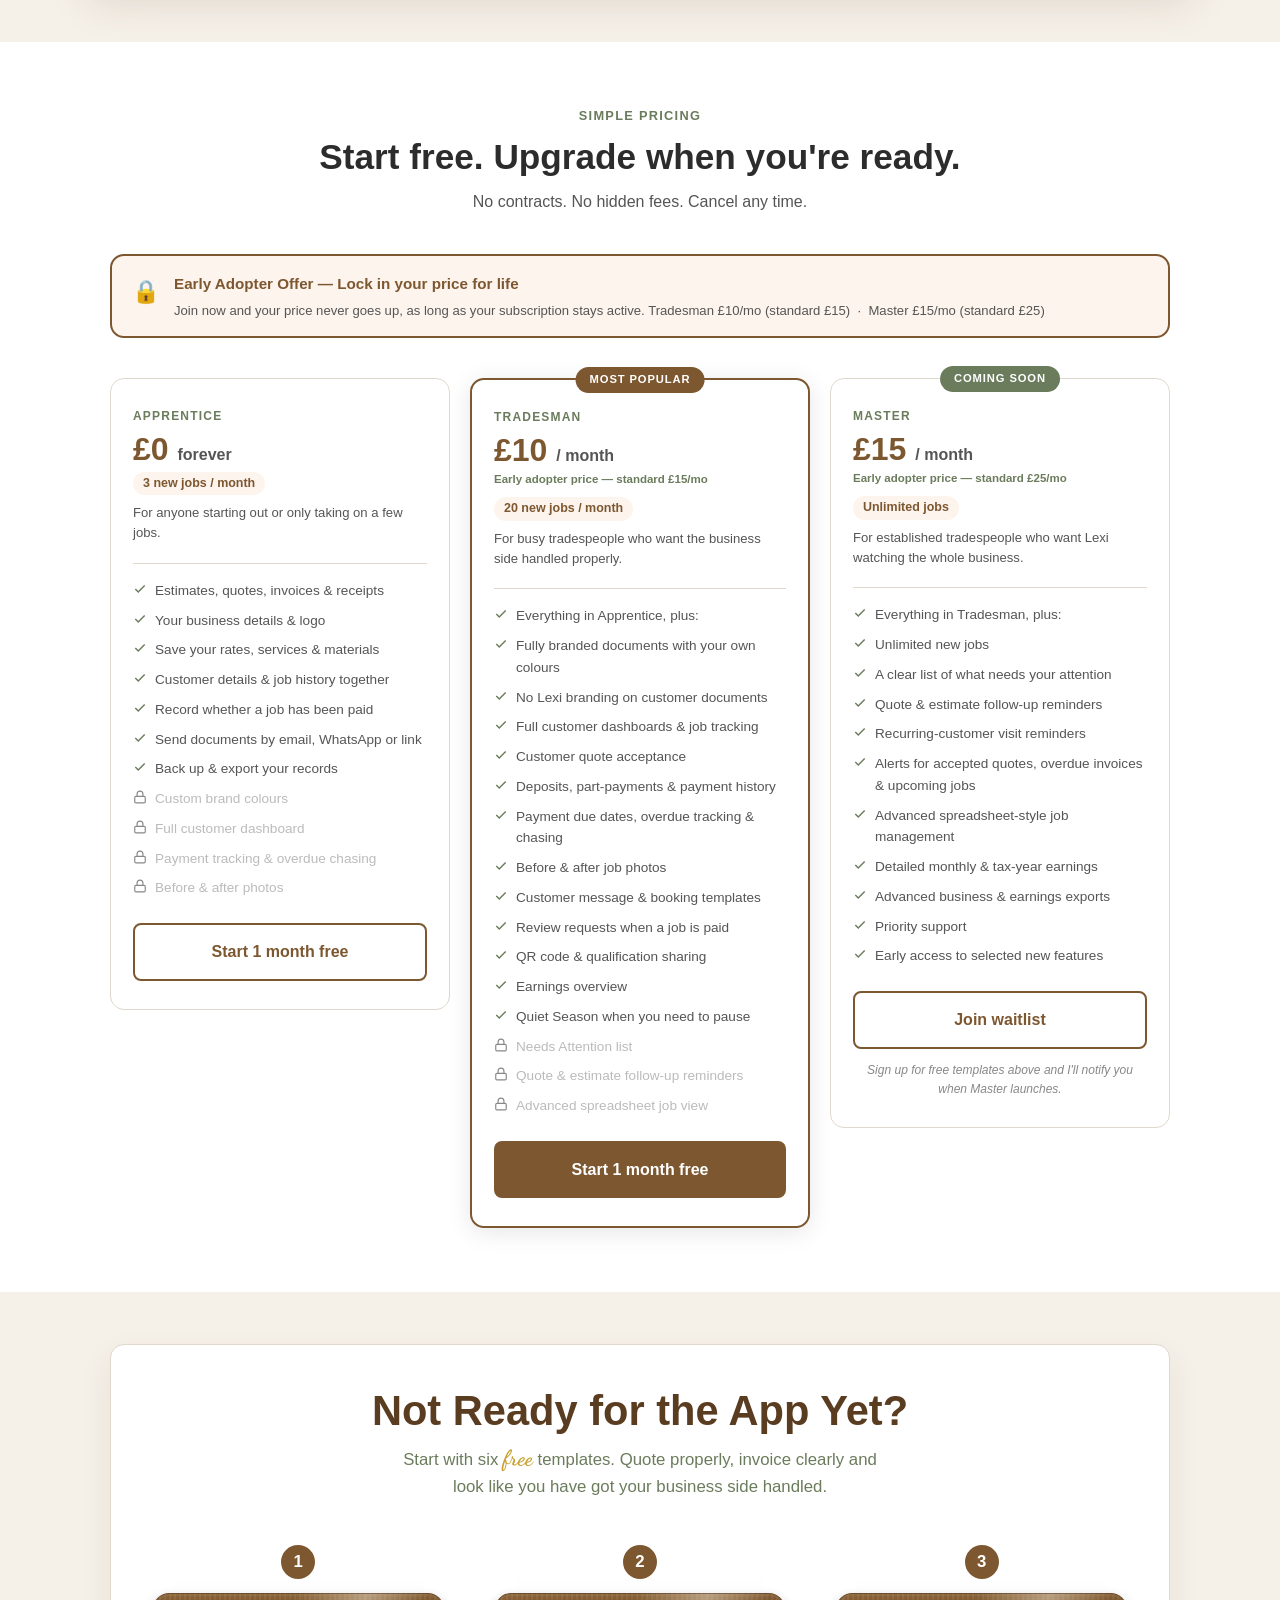
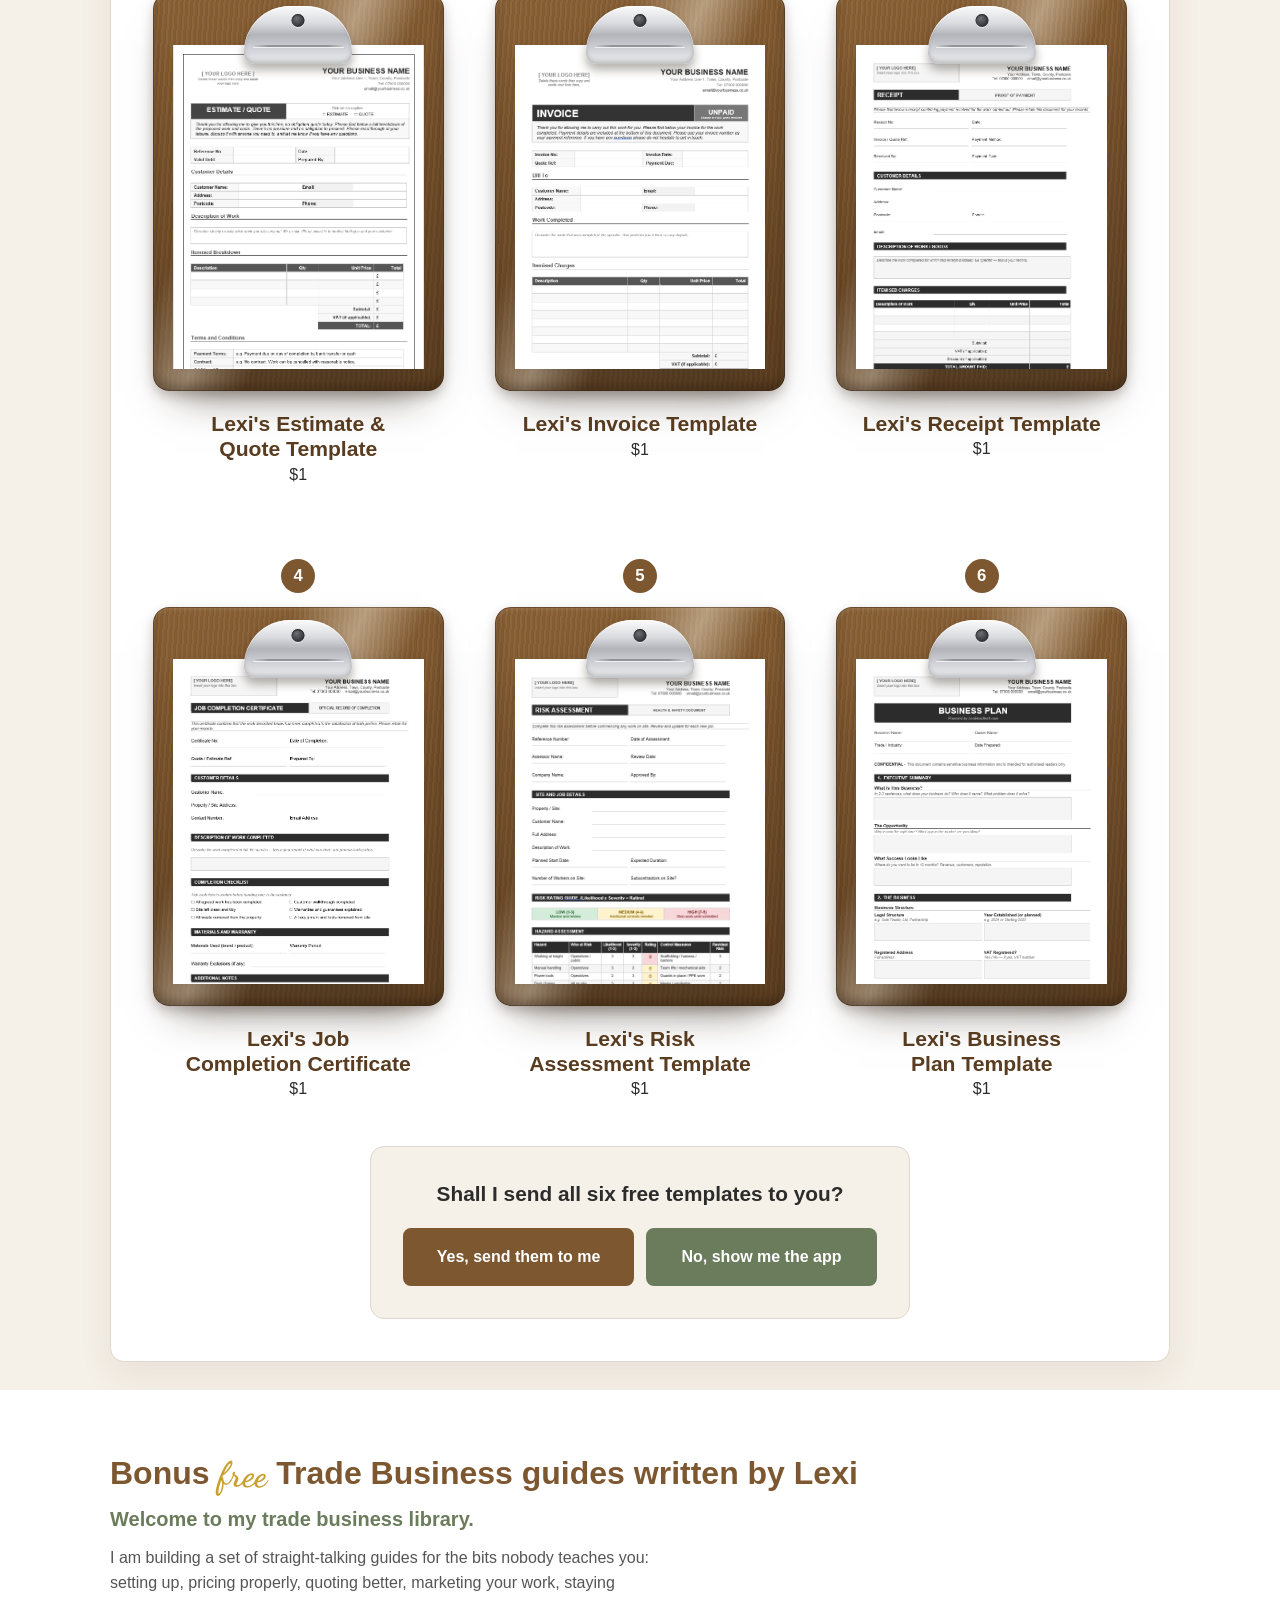
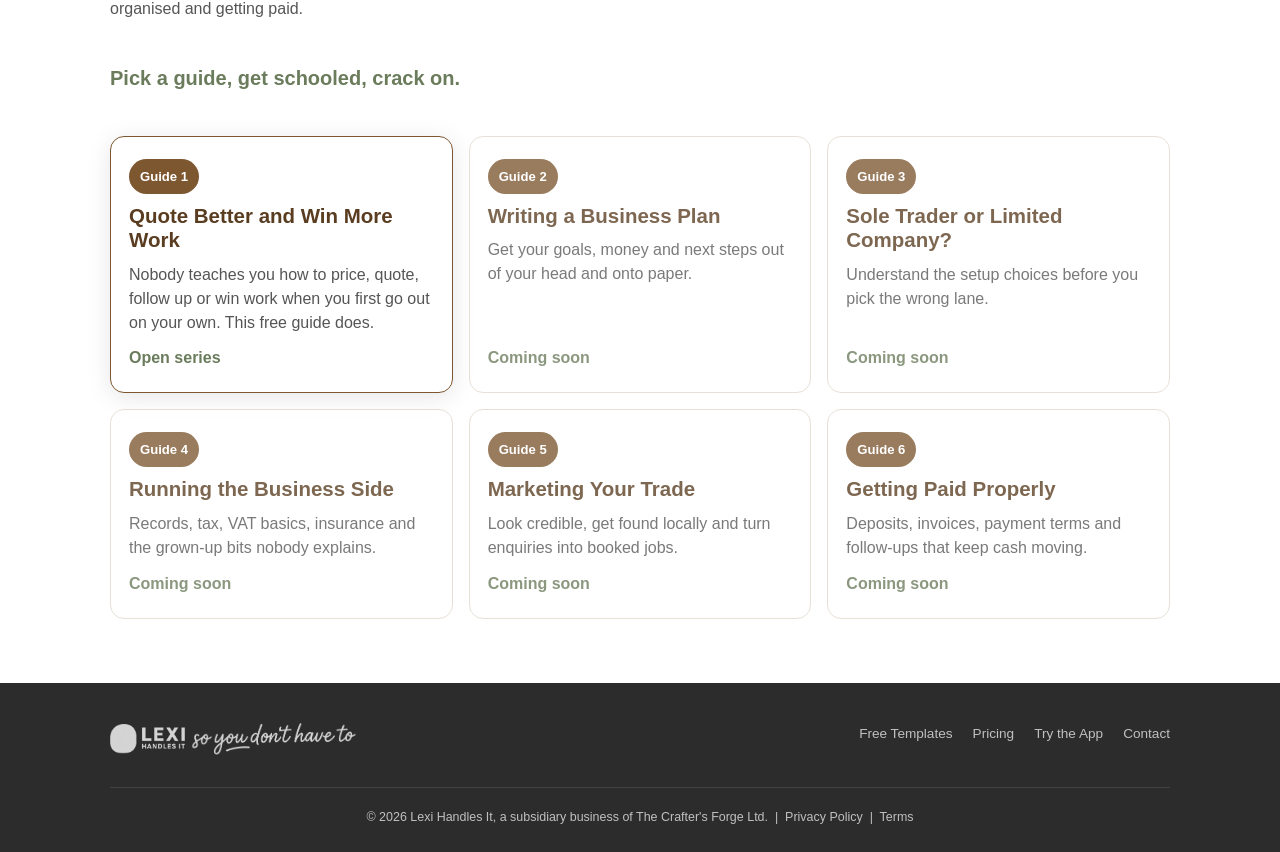
==== commit 560438c4: "Add files via upload" ====
--- a/index.html
+++ b/index.html
@@ -41,16 +41,16 @@
       <img src="Opening Image.png" alt="You know your trade. Lexi's your upgrade." class="hero-full-img">
       <div class="hero-text-overlay">
         <h1>Hi, I'm Lexi.</h1>
-        <p class="hero-ai-line">Your AI assistant for the business side of your trade. I'll help you:</p>
-        <div class="hero-feature-grid" aria-label="What Lexi helps with">
-          <div class="hero-feature hero-feature-gold hero-feature-documents"><svg viewBox="0 0 24 24" aria-hidden="true"><path d="M14 2H6a2 2 0 0 0-2 2v16a2 2 0 0 0 2 2h12a2 2 0 0 0 2-2V8Z"/><path d="M14 2v6h6M8 13h8M8 17h8"/></svg><span><strong>Create professional documents</strong><small>Branded quotes, estimates, invoices and receipts. Fast.</small></span></div>
-          <div class="hero-feature hero-feature-gold"><svg viewBox="0 0 24 24" aria-hidden="true"><circle cx="12" cy="12" r="9"/><path d="m8 12 2.6 2.6L16.5 9"/></svg><span><strong>Know when quotes are accepted</strong><small>Customers accept online, and you'll know when they say yes.</small></span></div>
-          <div class="hero-feature hero-feature-walnut"><svg viewBox="0 0 24 24" aria-hidden="true"><path d="M4 4h16v12H5.2L4 17.2V4ZM8 20h8M12 16v4"/></svg><span><strong>Share your details</strong><small>Send business and payment info instantly.</small></span></div>
-          <div class="hero-feature hero-feature-sage"><svg viewBox="0 0 24 24" aria-hidden="true"><path d="M6 2v4M18 2v4M3 9h18M5 4h14a2 2 0 0 1 2 2v14H3V6a2 2 0 0 1 2-2Z"/></svg><span><strong>Manage your diary</strong><small>Schedule jobs and keep your calendar organised.</small></span></div>
-          <div class="hero-feature hero-feature-walnut"><svg viewBox="0 0 24 24" aria-hidden="true"><path d="M9 5h10M9 12h10M9 19h10M4 5h.01M4 12h.01M4 19h.01"/></svg><span><strong>Track every job</strong><small>Keep customers and jobs organised in one place.</small></span></div>
-          <div class="hero-feature hero-feature-gold"><svg viewBox="0 0 24 24" aria-hidden="true"><path d="M2 12s3.5-6 10-6 10 6 10 6-3.5 6-10 6S2 12 2 12Z"/><circle cx="12" cy="12" r="2.5"/></svg><span><strong>See who owes what</strong><small>Know what is paid and outstanding at a glance.</small></span></div>
-          <div class="hero-feature hero-feature-sage"><span class="hero-pound-icon" aria-hidden="true">&pound;</span><span><strong>Chase payments easily</strong><small>Ready-made messages make following up easy.</small></span></div>
-          <div class="hero-feature hero-feature-gold"><svg viewBox="0 0 24 24" aria-hidden="true"><path d="M12 3v4M12 17v4M5.6 5.6l2.8 2.8M15.6 15.6l2.8 2.8M3 12h4M17 12h4M5.6 18.4l2.8-2.8M15.6 8.4l2.8-2.8"/><circle cx="12" cy="12" r="3"/></svg><span><strong>Quiet Season <span class="script-gold-sm">Free</span></strong><small>Pause, up to 6 months. Still use customer management. Free.</small></span></div>
+        <p class="hero-ai-line">I'm an avatar built to help tradespeople in the UK with the business side of trade. I'll help you:</p>
+        <div class="hero-feature-grid" aria-label="What Lexi helps with">
+          <div class="hero-feature hero-feature-gold hero-feature-documents"><svg viewBox="0 0 24 24" aria-hidden="true"><path d="M14 2H6a2 2 0 0 0-2 2v16a2 2 0 0 0 2 2h12a2 2 0 0 0 2-2V8Z"/><path d="M14 2v6h6M8 13h8M8 17h8"/></svg><span><strong>Create professional documents</strong><small>Branded quotes, estimates, invoices and receipts. Fast.</small></span></div>
+          <div class="hero-feature hero-feature-gold"><svg viewBox="0 0 24 24" aria-hidden="true"><circle cx="12" cy="12" r="9"/><path d="m8 12 2.6 2.6L16.5 9"/></svg><span><strong>Know when quotes are accepted</strong><small>Customers accept online, and you'll know when they say yes.</small></span></div>
+          <div class="hero-feature hero-feature-walnut"><svg viewBox="0 0 24 24" aria-hidden="true"><path d="M4 4h16v12H5.2L4 17.2V4ZM8 20h8M12 16v4"/></svg><span><strong>Share your details</strong><small>Send business and payment info instantly.</small></span></div>
+          <div class="hero-feature hero-feature-sage"><svg viewBox="0 0 24 24" aria-hidden="true"><path d="M6 2v4M18 2v4M3 9h18M5 4h14a2 2 0 0 1 2 2v14H3V6a2 2 0 0 1 2-2Z"/></svg><span><strong>Manage your diary</strong><small>Schedule jobs and keep your calendar organised.</small></span></div>
+          <div class="hero-feature hero-feature-walnut"><svg viewBox="0 0 24 24" aria-hidden="true"><path d="M9 5h10M9 12h10M9 19h10M4 5h.01M4 12h.01M4 19h.01"/></svg><span><strong>Track every job</strong><small>Keep customers and jobs organised in one place.</small></span></div>
+          <div class="hero-feature hero-feature-gold"><svg viewBox="0 0 24 24" aria-hidden="true"><path d="M2 12s3.5-6 10-6 10 6 10 6-3.5 6-10 6S2 12 2 12Z"/><circle cx="12" cy="12" r="2.5"/></svg><span><strong>See who owes what</strong><small>Know what is paid and outstanding at a glance.</small></span></div>
+          <div class="hero-feature hero-feature-sage"><span class="hero-pound-icon" aria-hidden="true">&pound;</span><span><strong>Chase payments easily</strong><small>Ready-made messages make following up easy.</small></span></div>
+          <div class="hero-feature hero-feature-gold"><svg viewBox="0 0 24 24" aria-hidden="true"><path d="M12 3v4M12 17v4M5.6 5.6l2.8 2.8M15.6 15.6l2.8 2.8M3 12h4M17 12h4M5.6 18.4l2.8-2.8M15.6 8.4l2.8-2.8"/><circle cx="12" cy="12" r="3"/></svg><span><strong>Quiet Season <span class="script-gold-sm">Free</span></strong><small>Pause, up to 6 months. Still use customer management. Free.</small></span></div>
         </div>
 
       </div>
@@ -64,10 +64,10 @@
           <img src="Lexi with tools.png" alt="Lexi standing beside tools for a range of trades" class="app-tools-image" />
           <div class="app-tools-copy">
             <h2>Made for every trade</h2>
-          </div>
-        </div>
-        <div class="app-estimate-intro">
-          <h2>Now let's make your paperwork look the part.</h2>
+          </div>
+        </div>
+        <div class="app-estimate-intro">
+          <h2>Now let's make your paperwork look the part.</h2>
           <p>A professionally branded estimate that helps you stand out and win the job.</p>
         </div>
         <div class="hero-tablet-wrap">
@@ -83,13 +83,13 @@
 
         <div class="app-how-block" id="how-it-works">
           <p class="section-eyebrow">How Lexi Handles It</p>
-          <h2 class="section-title">Three quick steps, then you're sorted.</h2>
+          <h2 class="section-title">Three quick steps, then you're sorted.</h2>
           <p class="section-sub">Set yourself up once, then create, send, track and chase from your phone.</p>
           <div class="steps-row">
             <div class="step-card">
-              <div class="step-heading-row">
-                <div class="step-num">1</div>
-                <h3>Add your company details and price list, once.</h3>
+              <div class="step-heading-row">
+                <div class="step-num">1</div>
+                <h3>Add your company details and price list, once.</h3>
               </div>
               <div class="step-mockup-pair" aria-hidden="true">
                 <div class="step-mockup-col">
@@ -103,9 +103,9 @@
               </div>
             </div>
             <div class="step-card">
-              <div class="step-heading-row">
-                <div class="step-num">2</div>
-                <h3>Select your customer, add your jobs, send what's needed. Done.</h3>
+              <div class="step-heading-row">
+                <div class="step-num">2</div>
+                <h3>Select your customer, add your jobs, send what's needed. Done.</h3>
               </div>
               <div class="step-mockup-pair" aria-hidden="true">
                 <div class="step-mockup-col">
@@ -119,9 +119,9 @@
               </div>
             </div>
             <div class="step-card">
-              <div class="step-heading-row step-heading-row-long">
-                <div class="step-num">3</div>
-                <h3>Track jobs, see who owes what and send ready-made chase messages without feeling awkward.</h3>
+              <div class="step-heading-row step-heading-row-long">
+                <div class="step-num">3</div>
+                <h3>Track jobs, see who owes what and send ready-made chase messages without feeling awkward.</h3>
               </div>
               <div class="step-mockup-pair" aria-hidden="true">
                 <div class="step-mockup-col">
@@ -171,24 +171,23 @@
         <div class="price-card">
           <p class="price-tier">Apprentice</p>
           <div class="price-amount">£0 <span>forever</span></div>
-          <p class="price-limit">5 jobs / month</p>
-          <p class="price-desc">For someone just starting out who wants to try Lexi properly.</p>
+          <p class="price-limit">3 new jobs / month</p>
+          <p class="price-desc">For anyone starting out or only taking on a few jobs.</p>
           <hr class="price-divider">
           <ul class="price-features">
             <li><svg class="tick" width="14" height="14" viewBox="0 0 24 24" fill="none" stroke="currentColor" stroke-width="2.5"><polyline points="20 6 9 17 4 12"/></svg> Estimates, quotes, invoices &amp; receipts</li>
-            <li><svg class="tick" width="14" height="14" viewBox="0 0 24 24" fill="none" stroke="currentColor" stroke-width="2.5"><polyline points="20 6 9 17 4 12"/></svg> Your logo on documents</li>
-            <li><svg class="tick" width="14" height="14" viewBox="0 0 24 24" fill="none" stroke="currentColor" stroke-width="2.5"><polyline points="20 6 9 17 4 12"/></svg> Lexi's Pricing Guide — 150 jobs, 10 trades</li>
-            <li><svg class="tick" width="14" height="14" viewBox="0 0 24 24" fill="none" stroke="currentColor" stroke-width="2.5"><polyline points="20 6 9 17 4 12"/></svg> Full customer dashboard</li>
-            <li><svg class="tick" width="14" height="14" viewBox="0 0 24 24" fill="none" stroke="currentColor" stroke-width="2.5"><polyline points="20 6 9 17 4 12"/></svg> Job history per customer</li>
-            <li><svg class="tick" width="14" height="14" viewBox="0 0 24 24" fill="none" stroke="currentColor" stroke-width="2.5"><polyline points="20 6 9 17 4 12"/></svg> Email &amp; phone contact</li>
-            <li><svg class="tick" width="14" height="14" viewBox="0 0 24 24" fill="none" stroke="currentColor" stroke-width="2.5"><polyline points="20 6 9 17 4 12"/></svg> Email message templates</li>
-            <li><svg class="tick" width="14" height="14" viewBox="0 0 24 24" fill="none" stroke="currentColor" stroke-width="2.5"><polyline points="20 6 9 17 4 12"/></svg> Export to CSV &amp; backup</li>
+            <li><svg class="tick" width="14" height="14" viewBox="0 0 24 24" fill="none" stroke="currentColor" stroke-width="2.5"><polyline points="20 6 9 17 4 12"/></svg> Your business details &amp; logo</li>
+            <li><svg class="tick" width="14" height="14" viewBox="0 0 24 24" fill="none" stroke="currentColor" stroke-width="2.5"><polyline points="20 6 9 17 4 12"/></svg> Save your rates, services &amp; materials</li>
+            <li><svg class="tick" width="14" height="14" viewBox="0 0 24 24" fill="none" stroke="currentColor" stroke-width="2.5"><polyline points="20 6 9 17 4 12"/></svg> Customer details &amp; job history together</li>
+            <li><svg class="tick" width="14" height="14" viewBox="0 0 24 24" fill="none" stroke="currentColor" stroke-width="2.5"><polyline points="20 6 9 17 4 12"/></svg> Record whether a job has been paid</li>
+            <li><svg class="tick" width="14" height="14" viewBox="0 0 24 24" fill="none" stroke="currentColor" stroke-width="2.5"><polyline points="20 6 9 17 4 12"/></svg> Send documents by email, WhatsApp or link</li>
+            <li><svg class="tick" width="14" height="14" viewBox="0 0 24 24" fill="none" stroke="currentColor" stroke-width="2.5"><polyline points="20 6 9 17 4 12"/></svg> Back up &amp; export your records</li>
             <li class="locked"><svg class="lock" width="14" height="14" viewBox="0 0 24 24" fill="none" stroke="currentColor" stroke-width="2"><rect x="3" y="11" width="18" height="11" rx="2"/><path d="M7 11V7a5 5 0 0 1 10 0v4"/></svg> Custom brand colours</li>
-            <li class="locked"><svg class="lock" width="14" height="14" viewBox="0 0 24 24" fill="none" stroke="currentColor" stroke-width="2"><rect x="3" y="11" width="18" height="11" rx="2"/><path d="M7 11V7a5 5 0 0 1 10 0v4"/></svg> WhatsApp integration</li>
-            <li class="locked"><svg class="lock" width="14" height="14" viewBox="0 0 24 24" fill="none" stroke="currentColor" stroke-width="2"><rect x="3" y="11" width="18" height="11" rx="2"/><path d="M7 11V7a5 5 0 0 1 10 0v4"/></svg> Payment tracking &amp; overdue alerts</li>
+            <li class="locked"><svg class="lock" width="14" height="14" viewBox="0 0 24 24" fill="none" stroke="currentColor" stroke-width="2"><rect x="3" y="11" width="18" height="11" rx="2"/><path d="M7 11V7a5 5 0 0 1 10 0v4"/></svg> Full customer dashboard</li>
+            <li class="locked"><svg class="lock" width="14" height="14" viewBox="0 0 24 24" fill="none" stroke="currentColor" stroke-width="2"><rect x="3" y="11" width="18" height="11" rx="2"/><path d="M7 11V7a5 5 0 0 1 10 0v4"/></svg> Payment tracking &amp; overdue chasing</li>
             <li class="locked"><svg class="lock" width="14" height="14" viewBox="0 0 24 24" fill="none" stroke="currentColor" stroke-width="2"><rect x="3" y="11" width="18" height="11" rx="2"/><path d="M7 11V7a5 5 0 0 1 10 0v4"/></svg> Before &amp; after photos</li>
           </ul>
-          <a href="YOUR_APP_URL" class="btn btn-outline btn-full" target="_blank" rel="noopener">Start free</a>
+          <a href="YOUR_APP_URL" class="btn btn-outline btn-full" target="_blank" rel="noopener">Start 1 month free</a>
         </div>
 
         <!-- TRADESMAN -->
@@ -197,23 +196,28 @@
           <p class="price-tier">Tradesman</p>
           <div class="price-amount">£10 <span>/ month</span></div>
           <div class="price-was">Early adopter price — standard £15/mo</div>
-          <p class="price-limit">10 jobs / month</p>
-          <p class="price-desc">For the busy tradesperson who wants to look professional and get paid on time.</p>
+          <p class="price-limit">20 new jobs / month</p>
+          <p class="price-desc">For busy tradespeople who want the business side handled properly.</p>
           <hr class="price-divider">
           <ul class="price-features">
-            <li><svg class="tick" width="14" height="14" viewBox="0 0 24 24" fill="none" stroke="currentColor" stroke-width="2.5"><polyline points="20 6 9 17 4 12"/></svg> Everything in Apprentice</li>
-            <li><svg class="tick" width="14" height="14" viewBox="0 0 24 24" fill="none" stroke="currentColor" stroke-width="2.5"><polyline points="20 6 9 17 4 12"/></svg> Your logo &amp; brand colours</li>
-            <li><svg class="tick" width="14" height="14" viewBox="0 0 24 24" fill="none" stroke="currentColor" stroke-width="2.5"><polyline points="20 6 9 17 4 12"/></svg> No Lexi footer branding</li>
-            <li><svg class="tick" width="14" height="14" viewBox="0 0 24 24" fill="none" stroke="currentColor" stroke-width="2.5"><polyline points="20 6 9 17 4 12"/></svg> WhatsApp &amp; email templates</li>
-            <li><svg class="tick" width="14" height="14" viewBox="0 0 24 24" fill="none" stroke="currentColor" stroke-width="2.5"><polyline points="20 6 9 17 4 12"/></svg> Payment tracking &amp; overdue alerts</li>
-            <li><svg class="tick" width="14" height="14" viewBox="0 0 24 24" fill="none" stroke="currentColor" stroke-width="2.5"><polyline points="20 6 9 17 4 12"/></svg> Payment due status badge</li>
-            <li><svg class="tick" width="14" height="14" viewBox="0 0 24 24" fill="none" stroke="currentColor" stroke-width="2.5"><polyline points="20 6 9 17 4 12"/></svg> Before &amp; after photo storage</li>
-            <li><svg class="tick" width="14" height="14" viewBox="0 0 24 24" fill="none" stroke="currentColor" stroke-width="2.5"><polyline points="20 6 9 17 4 12"/></svg> Unlimited price list jobs</li>
-            <li class="locked"><svg class="lock" width="14" height="14" viewBox="0 0 24 24" fill="none" stroke="currentColor" stroke-width="2"><rect x="3" y="11" width="18" height="11" rx="2"/><path d="M7 11V7a5 5 0 0 1 10 0v4"/></svg> Calendar &amp; scheduling</li>
-            <li class="locked"><svg class="lock" width="14" height="14" viewBox="0 0 24 24" fill="none" stroke="currentColor" stroke-width="2"><rect x="3" y="11" width="18" height="11" rx="2"/><path d="M7 11V7a5 5 0 0 1 10 0v4"/></svg> Smart payment reminders</li>
-            <li class="locked"><svg class="lock" width="14" height="14" viewBox="0 0 24 24" fill="none" stroke="currentColor" stroke-width="2"><rect x="3" y="11" width="18" height="11" rx="2"/><path d="M7 11V7a5 5 0 0 1 10 0v4"/></svg> Recurring jobs</li>
+            <li><svg class="tick" width="14" height="14" viewBox="0 0 24 24" fill="none" stroke="currentColor" stroke-width="2.5"><polyline points="20 6 9 17 4 12"/></svg> Everything in Apprentice, plus:</li>
+            <li><svg class="tick" width="14" height="14" viewBox="0 0 24 24" fill="none" stroke="currentColor" stroke-width="2.5"><polyline points="20 6 9 17 4 12"/></svg> Fully branded documents with your own colours</li>
+            <li><svg class="tick" width="14" height="14" viewBox="0 0 24 24" fill="none" stroke="currentColor" stroke-width="2.5"><polyline points="20 6 9 17 4 12"/></svg> No Lexi branding on customer documents</li>
+            <li><svg class="tick" width="14" height="14" viewBox="0 0 24 24" fill="none" stroke="currentColor" stroke-width="2.5"><polyline points="20 6 9 17 4 12"/></svg> Full customer dashboards &amp; job tracking</li>
+            <li><svg class="tick" width="14" height="14" viewBox="0 0 24 24" fill="none" stroke="currentColor" stroke-width="2.5"><polyline points="20 6 9 17 4 12"/></svg> Customer quote acceptance</li>
+            <li><svg class="tick" width="14" height="14" viewBox="0 0 24 24" fill="none" stroke="currentColor" stroke-width="2.5"><polyline points="20 6 9 17 4 12"/></svg> Deposits, part-payments &amp; payment history</li>
+            <li><svg class="tick" width="14" height="14" viewBox="0 0 24 24" fill="none" stroke="currentColor" stroke-width="2.5"><polyline points="20 6 9 17 4 12"/></svg> Payment due dates, overdue tracking &amp; chasing</li>
+            <li><svg class="tick" width="14" height="14" viewBox="0 0 24 24" fill="none" stroke="currentColor" stroke-width="2.5"><polyline points="20 6 9 17 4 12"/></svg> Before &amp; after job photos</li>
+            <li><svg class="tick" width="14" height="14" viewBox="0 0 24 24" fill="none" stroke="currentColor" stroke-width="2.5"><polyline points="20 6 9 17 4 12"/></svg> Customer message &amp; booking templates</li>
+            <li><svg class="tick" width="14" height="14" viewBox="0 0 24 24" fill="none" stroke="currentColor" stroke-width="2.5"><polyline points="20 6 9 17 4 12"/></svg> Review requests when a job is paid</li>
+            <li><svg class="tick" width="14" height="14" viewBox="0 0 24 24" fill="none" stroke="currentColor" stroke-width="2.5"><polyline points="20 6 9 17 4 12"/></svg> QR code &amp; qualification sharing</li>
+            <li><svg class="tick" width="14" height="14" viewBox="0 0 24 24" fill="none" stroke="currentColor" stroke-width="2.5"><polyline points="20 6 9 17 4 12"/></svg> Earnings overview</li>
+            <li><svg class="tick" width="14" height="14" viewBox="0 0 24 24" fill="none" stroke="currentColor" stroke-width="2.5"><polyline points="20 6 9 17 4 12"/></svg> Quiet Season when you need to pause</li>
+            <li class="locked"><svg class="lock" width="14" height="14" viewBox="0 0 24 24" fill="none" stroke="currentColor" stroke-width="2"><rect x="3" y="11" width="18" height="11" rx="2"/><path d="M7 11V7a5 5 0 0 1 10 0v4"/></svg> Needs Attention list</li>
+            <li class="locked"><svg class="lock" width="14" height="14" viewBox="0 0 24 24" fill="none" stroke="currentColor" stroke-width="2"><rect x="3" y="11" width="18" height="11" rx="2"/><path d="M7 11V7a5 5 0 0 1 10 0v4"/></svg> Quote &amp; estimate follow-up reminders</li>
+            <li class="locked"><svg class="lock" width="14" height="14" viewBox="0 0 24 24" fill="none" stroke="currentColor" stroke-width="2"><rect x="3" y="11" width="18" height="11" rx="2"/><path d="M7 11V7a5 5 0 0 1 10 0v4"/></svg> Advanced spreadsheet job view</li>
           </ul>
-          <a href="YOUR_APP_URL" class="btn btn-walnut btn-full" target="_blank" rel="noopener">Start 3 months free</a>
+          <a href="YOUR_APP_URL" class="btn btn-walnut btn-full" target="_blank" rel="noopener">Start 1 month free</a>
         </div>
 
         <!-- MASTER -->
@@ -223,25 +227,20 @@
           <div class="price-amount">£15 <span>/ month</span></div>
           <div class="price-was">Early adopter price — standard £25/mo</div>
           <p class="price-limit">Unlimited jobs</p>
-          <p class="price-desc">For the tradesperson running a proper operation.</p>
+          <p class="price-desc">For established tradespeople who want Lexi watching the whole business.</p>
           <hr class="price-divider">
           <ul class="price-features">
-            <li><svg class="tick" width="14" height="14" viewBox="0 0 24 24" fill="none" stroke="currentColor" stroke-width="2.5"><polyline points="20 6 9 17 4 12"/></svg> Everything in Tradesman</li>
-            <li><svg class="tick" width="14" height="14" viewBox="0 0 24 24" fill="none" stroke="currentColor" stroke-width="2.5"><polyline points="20 6 9 17 4 12"/></svg> Unlimited jobs per month</li>
-            <li><svg class="tick" width="14" height="14" viewBox="0 0 24 24" fill="none" stroke="currentColor" stroke-width="2.5"><polyline points="20 6 9 17 4 12"/></svg> Calendar &amp; job scheduling</li>
-            <li><svg class="tick" width="14" height="14" viewBox="0 0 24 24" fill="none" stroke="currentColor" stroke-width="2.5"><polyline points="20 6 9 17 4 12"/></svg> Smart payment reminders</li>
-            <li><svg class="tick" width="14" height="14" viewBox="0 0 24 24" fill="none" stroke="currentColor" stroke-width="2.5"><polyline points="20 6 9 17 4 12"/></svg> Quote follow-up nudges</li>
-            <li><svg class="tick" width="14" height="14" viewBox="0 0 24 24" fill="none" stroke="currentColor" stroke-width="2.5"><polyline points="20 6 9 17 4 12"/></svg> Recurring jobs</li>
-            <li><svg class="tick" width="14" height="14" viewBox="0 0 24 24" fill="none" stroke="currentColor" stroke-width="2.5"><polyline points="20 6 9 17 4 12"/></svg> Job profitability tracking</li>
-            <li><svg class="tick" width="14" height="14" viewBox="0 0 24 24" fill="none" stroke="currentColor" stroke-width="2.5"><polyline points="20 6 9 17 4 12"/></svg> Customer quote acceptance link</li>
-            <li><svg class="tick" width="14" height="14" viewBox="0 0 24 24" fill="none" stroke="currentColor" stroke-width="2.5"><polyline points="20 6 9 17 4 12"/></svg> Annual earnings summary</li>
-            <li><svg class="tick" width="14" height="14" viewBox="0 0 24 24" fill="none" stroke="currentColor" stroke-width="2.5"><polyline points="20 6 9 17 4 12"/></svg> Full CRM — value, jobs, pipeline</li>
-            <li><svg class="tick" width="14" height="14" viewBox="0 0 24 24" fill="none" stroke="currentColor" stroke-width="2.5"><polyline points="20 6 9 17 4 12"/></svg> Multiple businesses in one app</li>
-            <li><svg class="tick" width="14" height="14" viewBox="0 0 24 24" fill="none" stroke="currentColor" stroke-width="2.5"><polyline points="20 6 9 17 4 12"/></svg> Switch between businesses instantly</li>
-            <li><svg class="tick" width="14" height="14" viewBox="0 0 24 24" fill="none" stroke="currentColor" stroke-width="2.5"><polyline points="20 6 9 17 4 12"/></svg> Separate branding &amp; price list per business</li>
-            <li><svg class="tick" width="14" height="14" viewBox="0 0 24 24" fill="none" stroke="currentColor" stroke-width="2.5"><polyline points="20 6 9 17 4 12"/></svg> Shared customer list across all businesses</li>
-            <li><svg class="tick" width="14" height="14" viewBox="0 0 24 24" fill="none" stroke="currentColor" stroke-width="2.5"><polyline points="20 6 9 17 4 12"/></svg> Priority support &amp; early access</li>
-            <li><svg class="tick" width="14" height="14" viewBox="0 0 24 24" fill="none" stroke="currentColor" stroke-width="2.5"><polyline points="20 6 9 17 4 12"/></svg> Founding member badge</li>
+            <li><svg class="tick" width="14" height="14" viewBox="0 0 24 24" fill="none" stroke="currentColor" stroke-width="2.5"><polyline points="20 6 9 17 4 12"/></svg> Everything in Tradesman, plus:</li>
+            <li><svg class="tick" width="14" height="14" viewBox="0 0 24 24" fill="none" stroke="currentColor" stroke-width="2.5"><polyline points="20 6 9 17 4 12"/></svg> Unlimited new jobs</li>
+            <li><svg class="tick" width="14" height="14" viewBox="0 0 24 24" fill="none" stroke="currentColor" stroke-width="2.5"><polyline points="20 6 9 17 4 12"/></svg> A clear list of what needs your attention</li>
+            <li><svg class="tick" width="14" height="14" viewBox="0 0 24 24" fill="none" stroke="currentColor" stroke-width="2.5"><polyline points="20 6 9 17 4 12"/></svg> Quote &amp; estimate follow-up reminders</li>
+            <li><svg class="tick" width="14" height="14" viewBox="0 0 24 24" fill="none" stroke="currentColor" stroke-width="2.5"><polyline points="20 6 9 17 4 12"/></svg> Recurring-customer visit reminders</li>
+            <li><svg class="tick" width="14" height="14" viewBox="0 0 24 24" fill="none" stroke="currentColor" stroke-width="2.5"><polyline points="20 6 9 17 4 12"/></svg> Alerts for accepted quotes, overdue invoices &amp; upcoming jobs</li>
+            <li><svg class="tick" width="14" height="14" viewBox="0 0 24 24" fill="none" stroke="currentColor" stroke-width="2.5"><polyline points="20 6 9 17 4 12"/></svg> Advanced spreadsheet-style job management</li>
+            <li><svg class="tick" width="14" height="14" viewBox="0 0 24 24" fill="none" stroke="currentColor" stroke-width="2.5"><polyline points="20 6 9 17 4 12"/></svg> Detailed monthly &amp; tax-year earnings</li>
+            <li><svg class="tick" width="14" height="14" viewBox="0 0 24 24" fill="none" stroke="currentColor" stroke-width="2.5"><polyline points="20 6 9 17 4 12"/></svg> Advanced business &amp; earnings exports</li>
+            <li><svg class="tick" width="14" height="14" viewBox="0 0 24 24" fill="none" stroke="currentColor" stroke-width="2.5"><polyline points="20 6 9 17 4 12"/></svg> Priority support</li>
+            <li><svg class="tick" width="14" height="14" viewBox="0 0 24 24" fill="none" stroke="currentColor" stroke-width="2.5"><polyline points="20 6 9 17 4 12"/></svg> Early access to selected new features</li>
           </ul>
           <a href="https://tally.so/r/yP1JXg" class="btn btn-outline btn-full" target="_blank" rel="noopener">Join waitlist</a>
           <p class="price-coming">Sign up for free templates above and I'll notify you when Master launches.</p>
@@ -374,7 +373,7 @@
       <button type="button" class="guide-modal-close" data-modal-close aria-label="Close Quote Better and Win More Work guide series">Close</button>
       <span class="guides-badge">Guide 1</span>
       <h3 id="quote-journey-title">Quote Better and Win More Work</h3>
-      <p>Nobody teaches you how to price, quote, follow up or win work when you first go out on your own. This free guide does. Read it or listen as short podcasts.</p>
+      <p>Nobody teaches you how to price, quote, follow up or win work when you first go out on your own. This free guide does. Read it or listen as short podcasts.</p>
       <!-- Quote Better and Win More Work - Guides 1-6 -->
       <div class="guides-block">
         <div class="journey-grid">
@@ -526,7 +525,7 @@
     const templateModal = document.getElementById('template-preview-modal');
     const templatePreviewTitle = document.getElementById('template-preview-title');
     const templatePreviewImg = document.getElementById('template-preview-img');
-    const templatePreviewDownload = document.getElementById('template-preview-download');
+    const templatePreviewDownload = document.getElementById('template-preview-download');
     const templatePreviewDesktop = window.matchMedia('(min-width: 769px) and (hover: hover)');
     const templatePreviewPrev = document.getElementById('template-preview-prev');
     const templatePreviewNext = document.getElementById('template-preview-next');
@@ -540,7 +539,7 @@
       activeTemplateIndex = index;
       templatePreviewTitle.textContent = title;
       templatePreviewImg.src = img?.getAttribute('src') || '';
-      templatePreviewImg.alt = img?.getAttribute('alt') || title;
+      templatePreviewImg.alt = img?.getAttribute('alt') || title;
       templatePreviewDownload.href = 'YOUR_MAILCHIMP_FORM_URL';
       templateModal.hidden = false;
       document.body.style.overflow = 'hidden';
